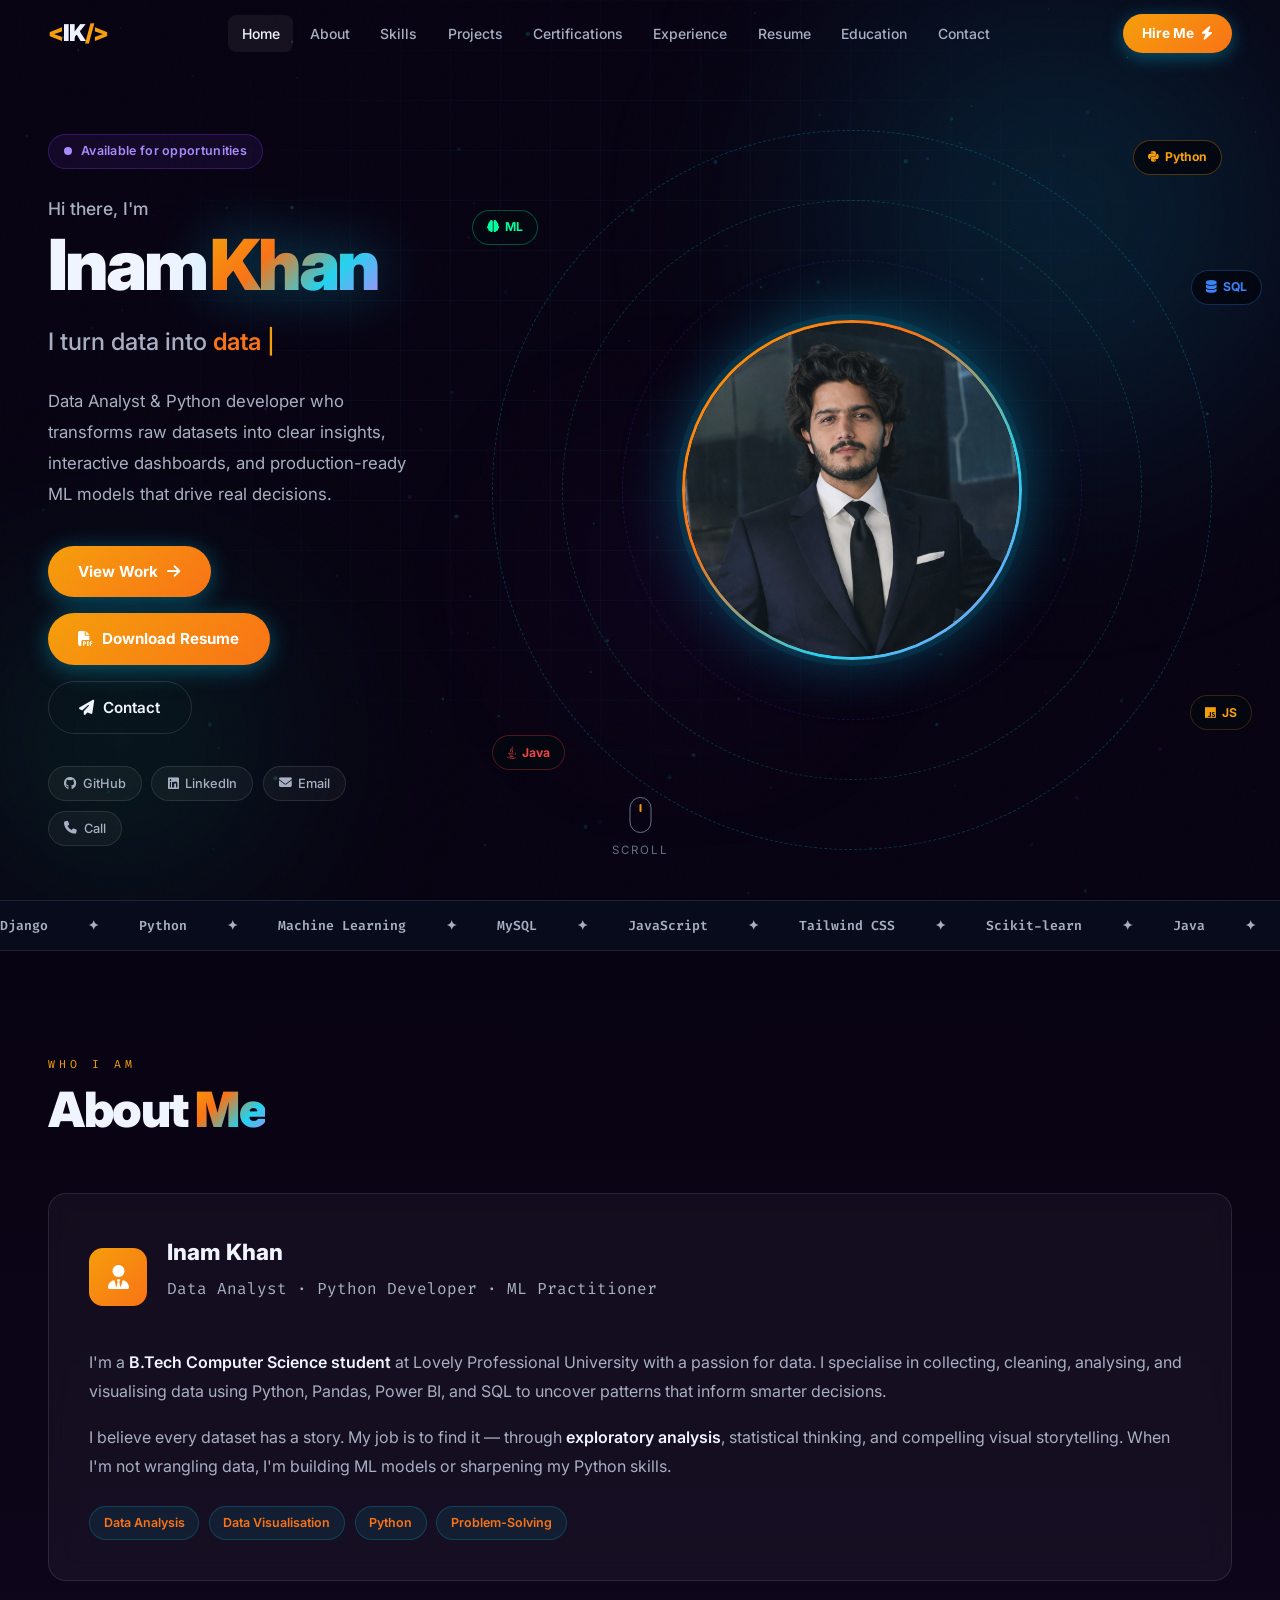
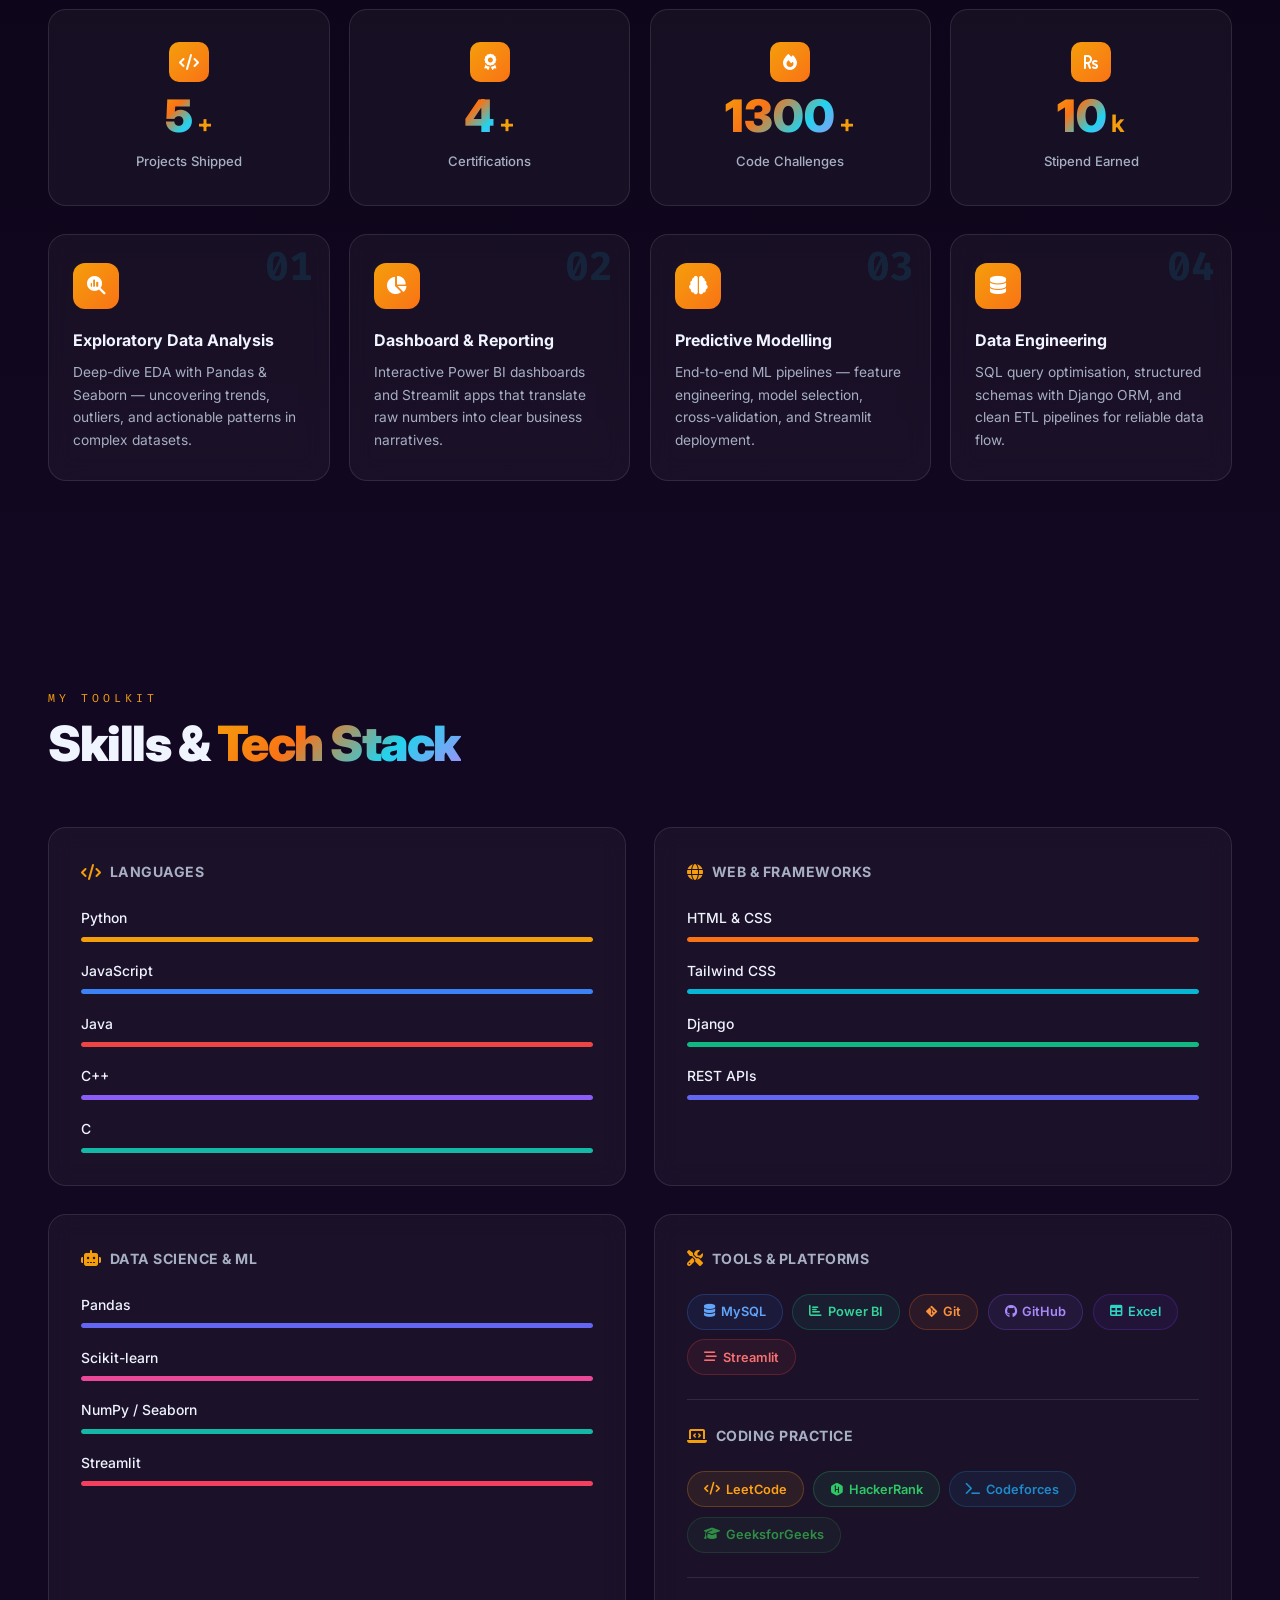
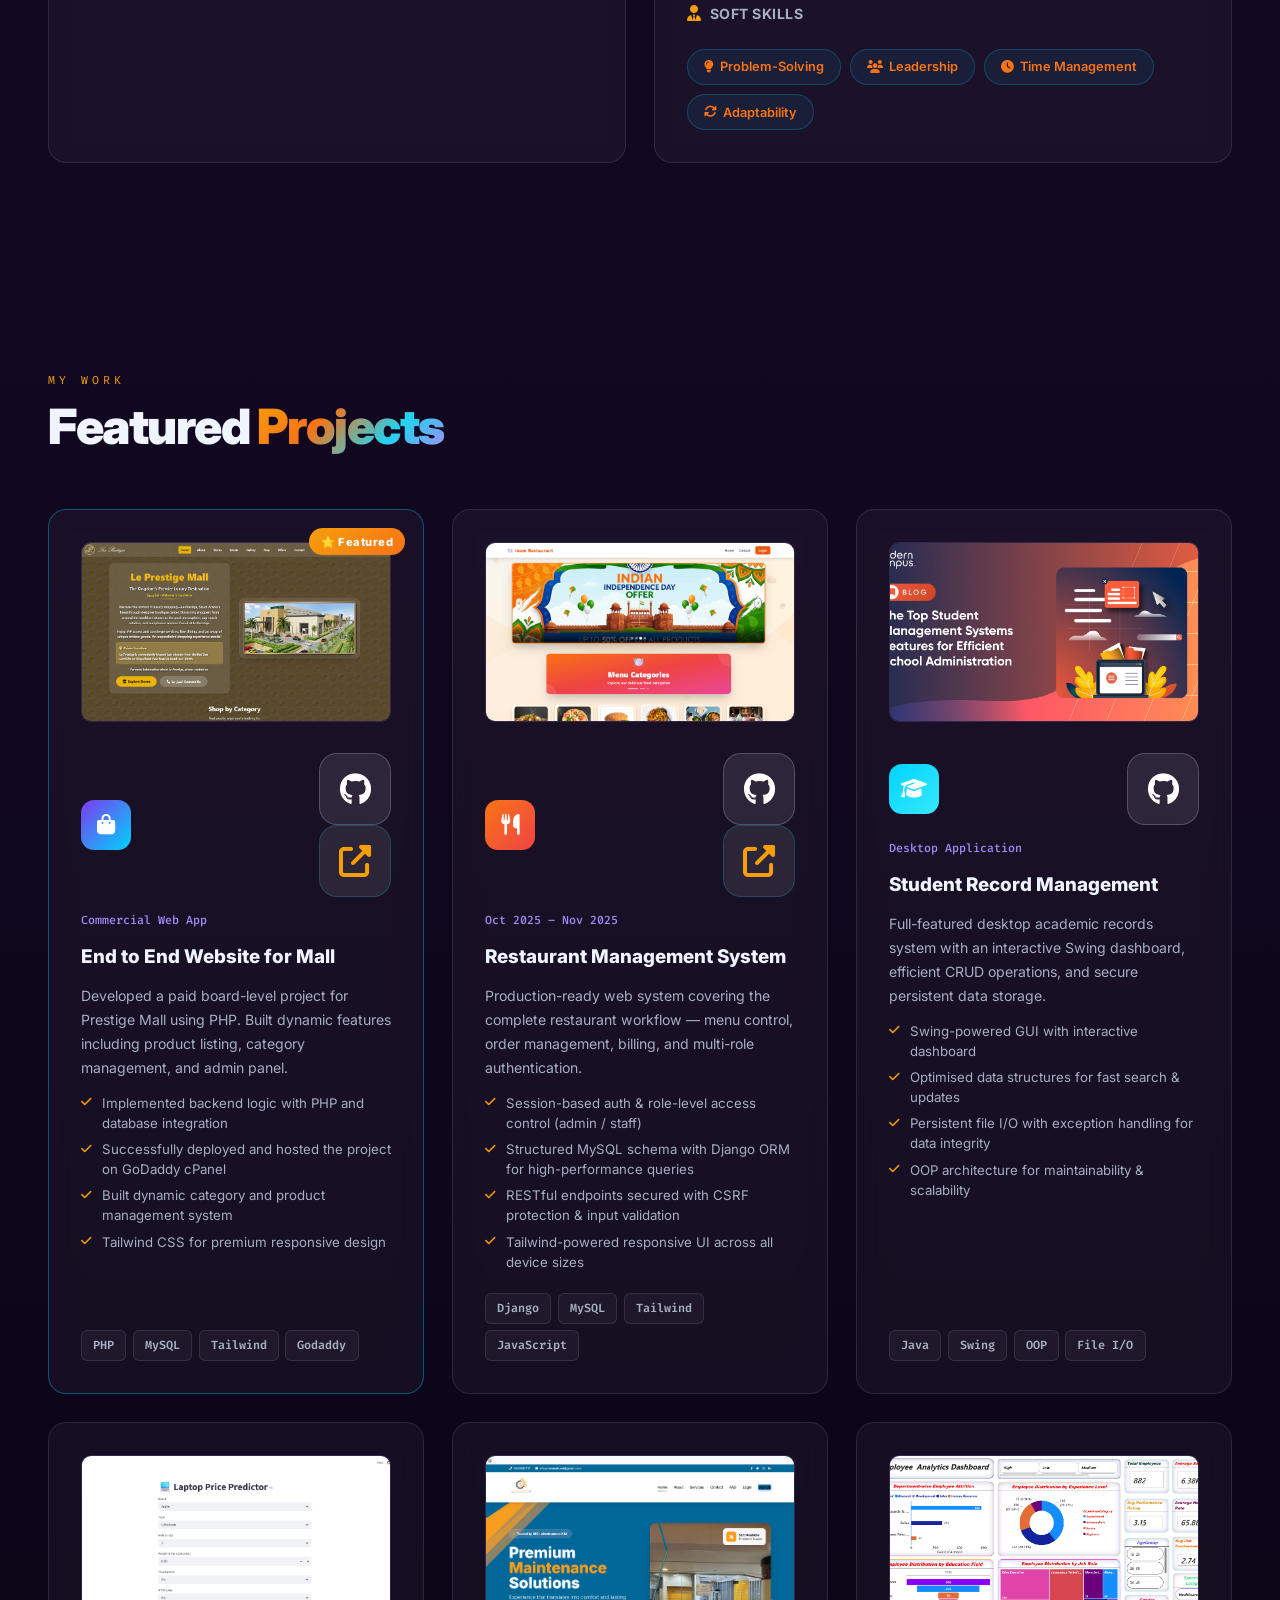
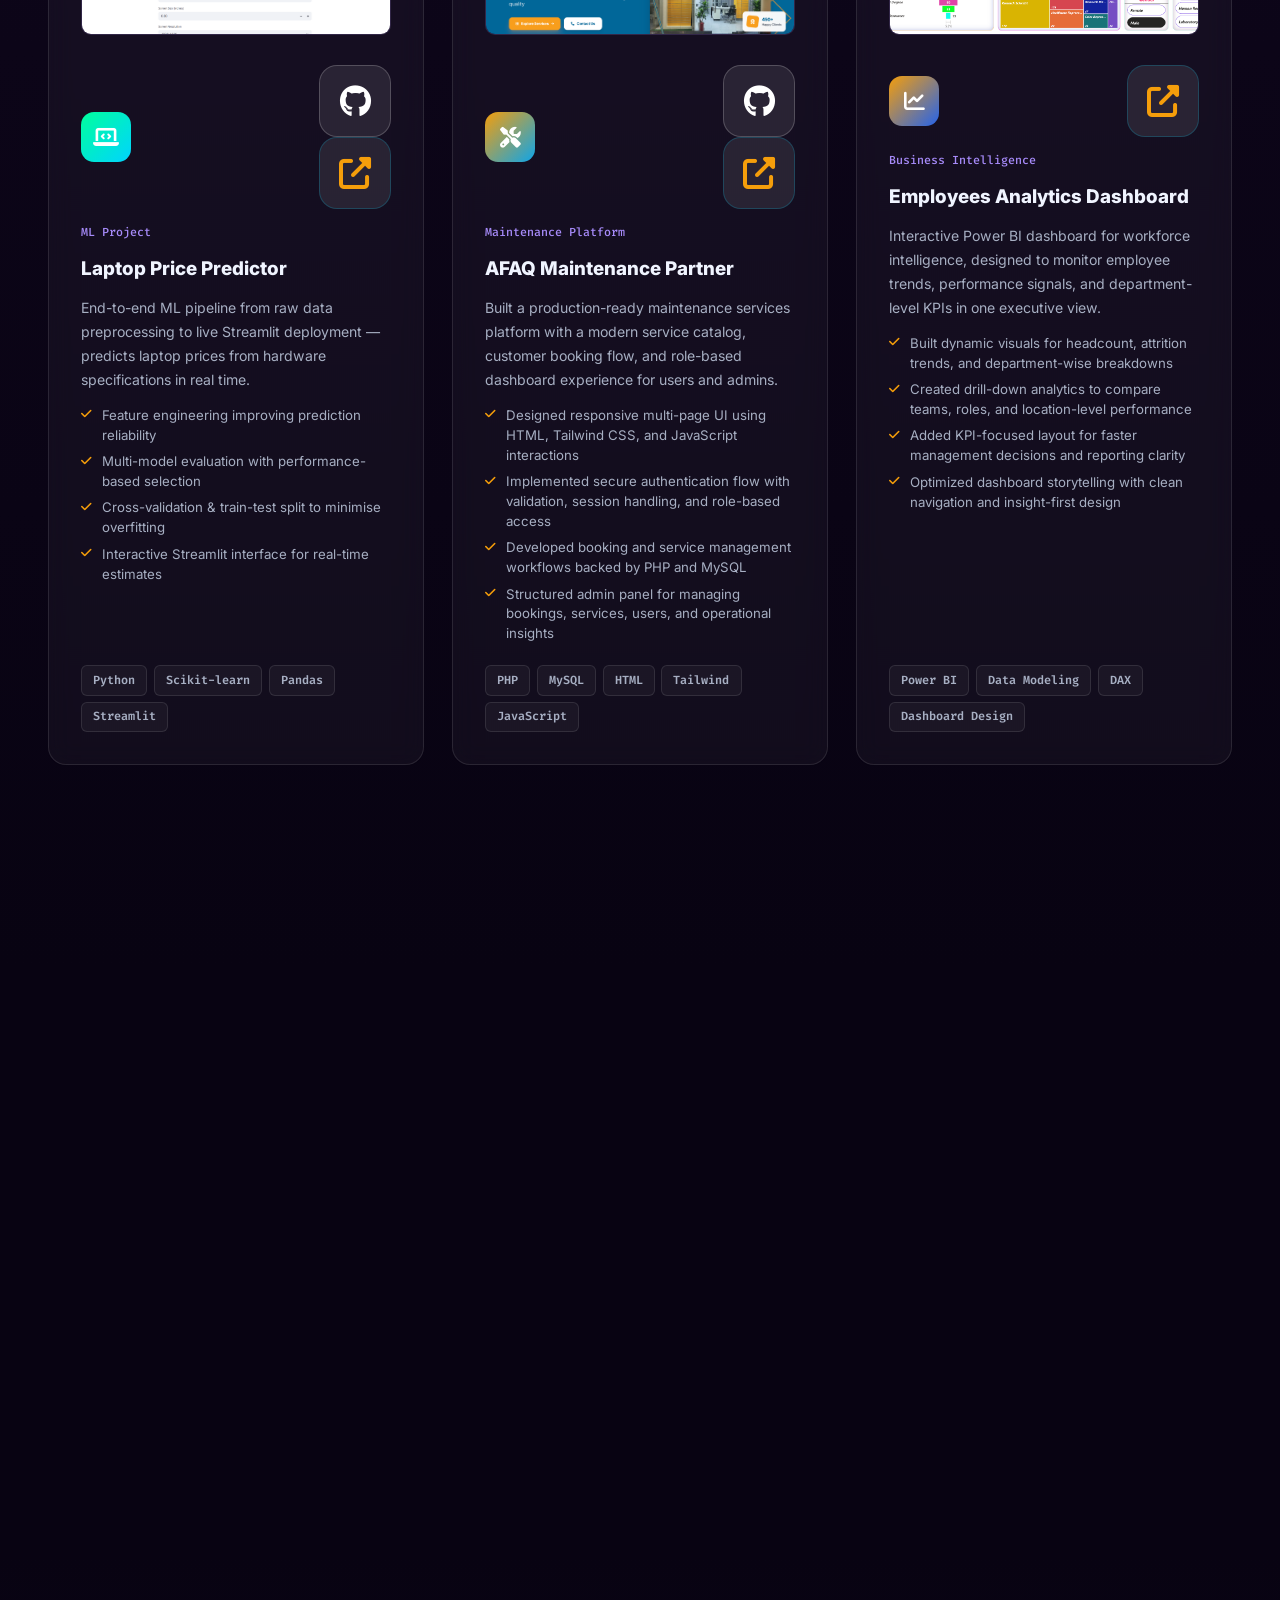
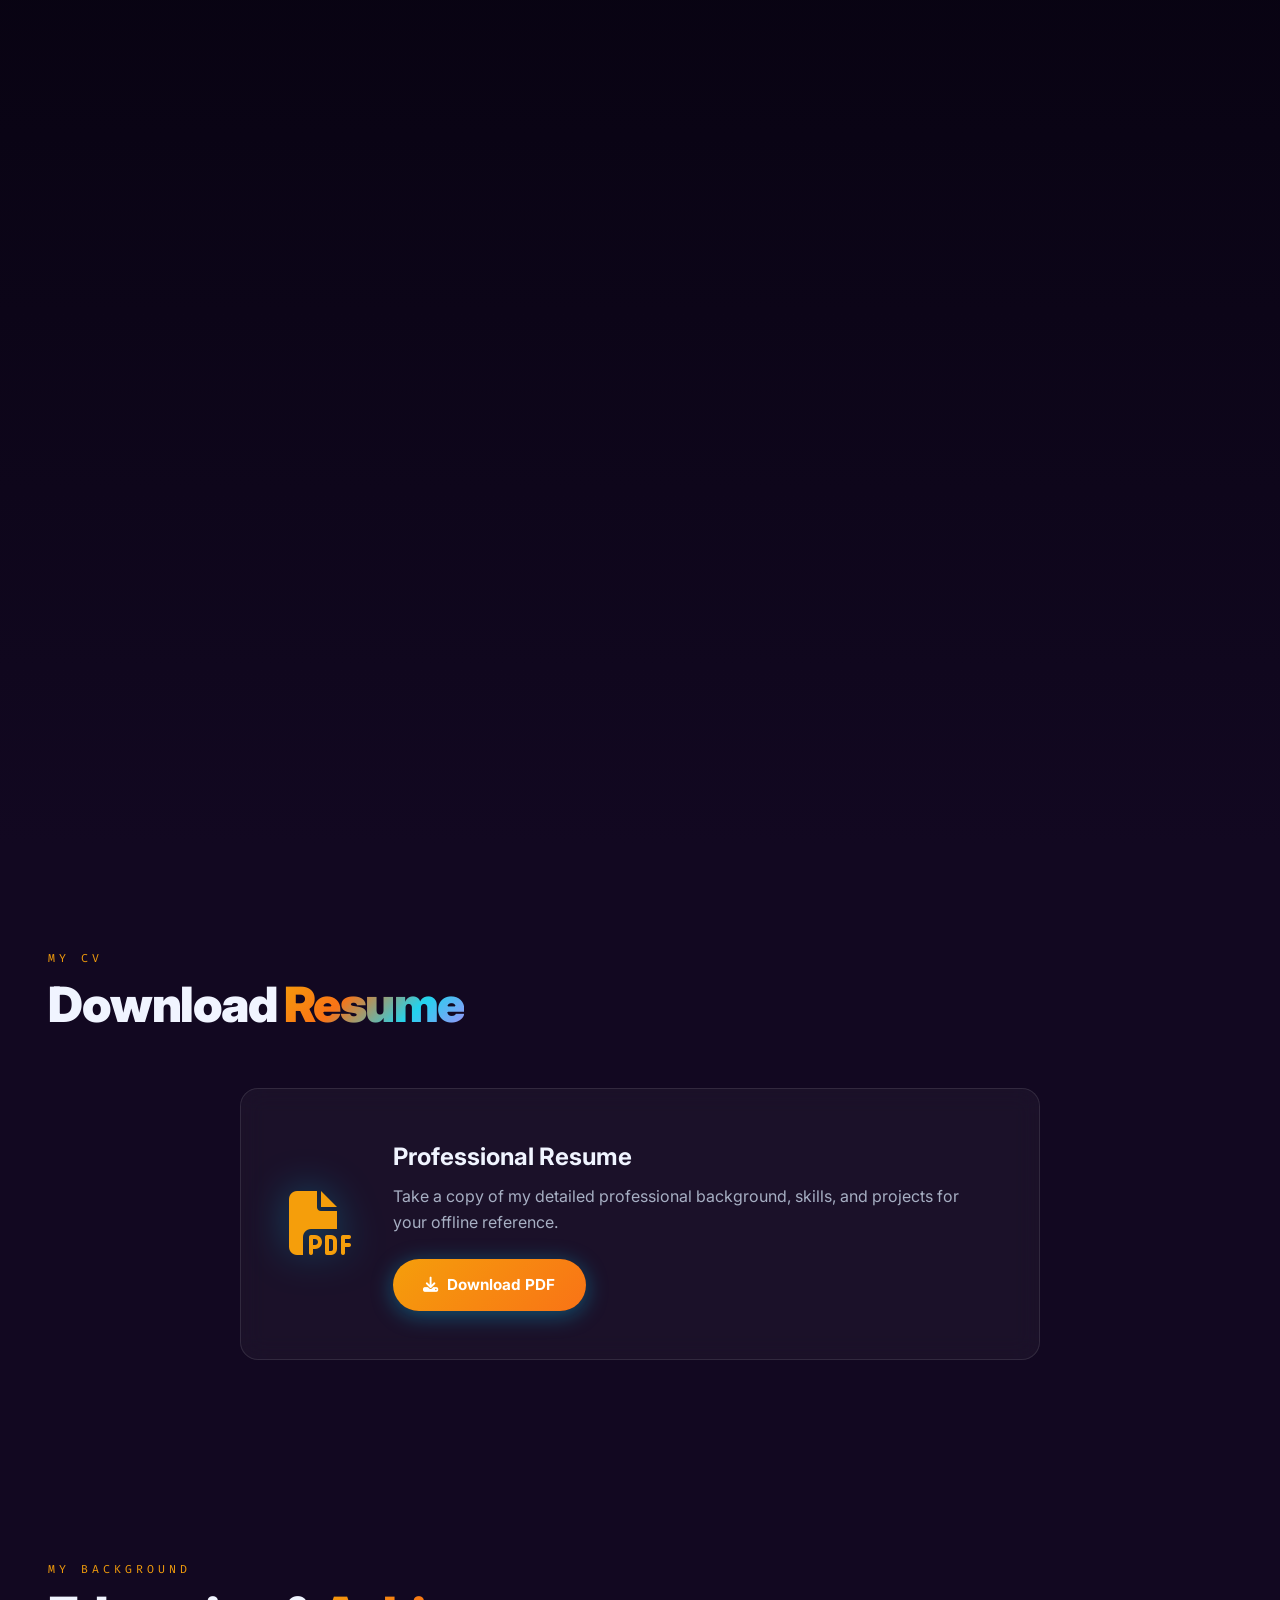
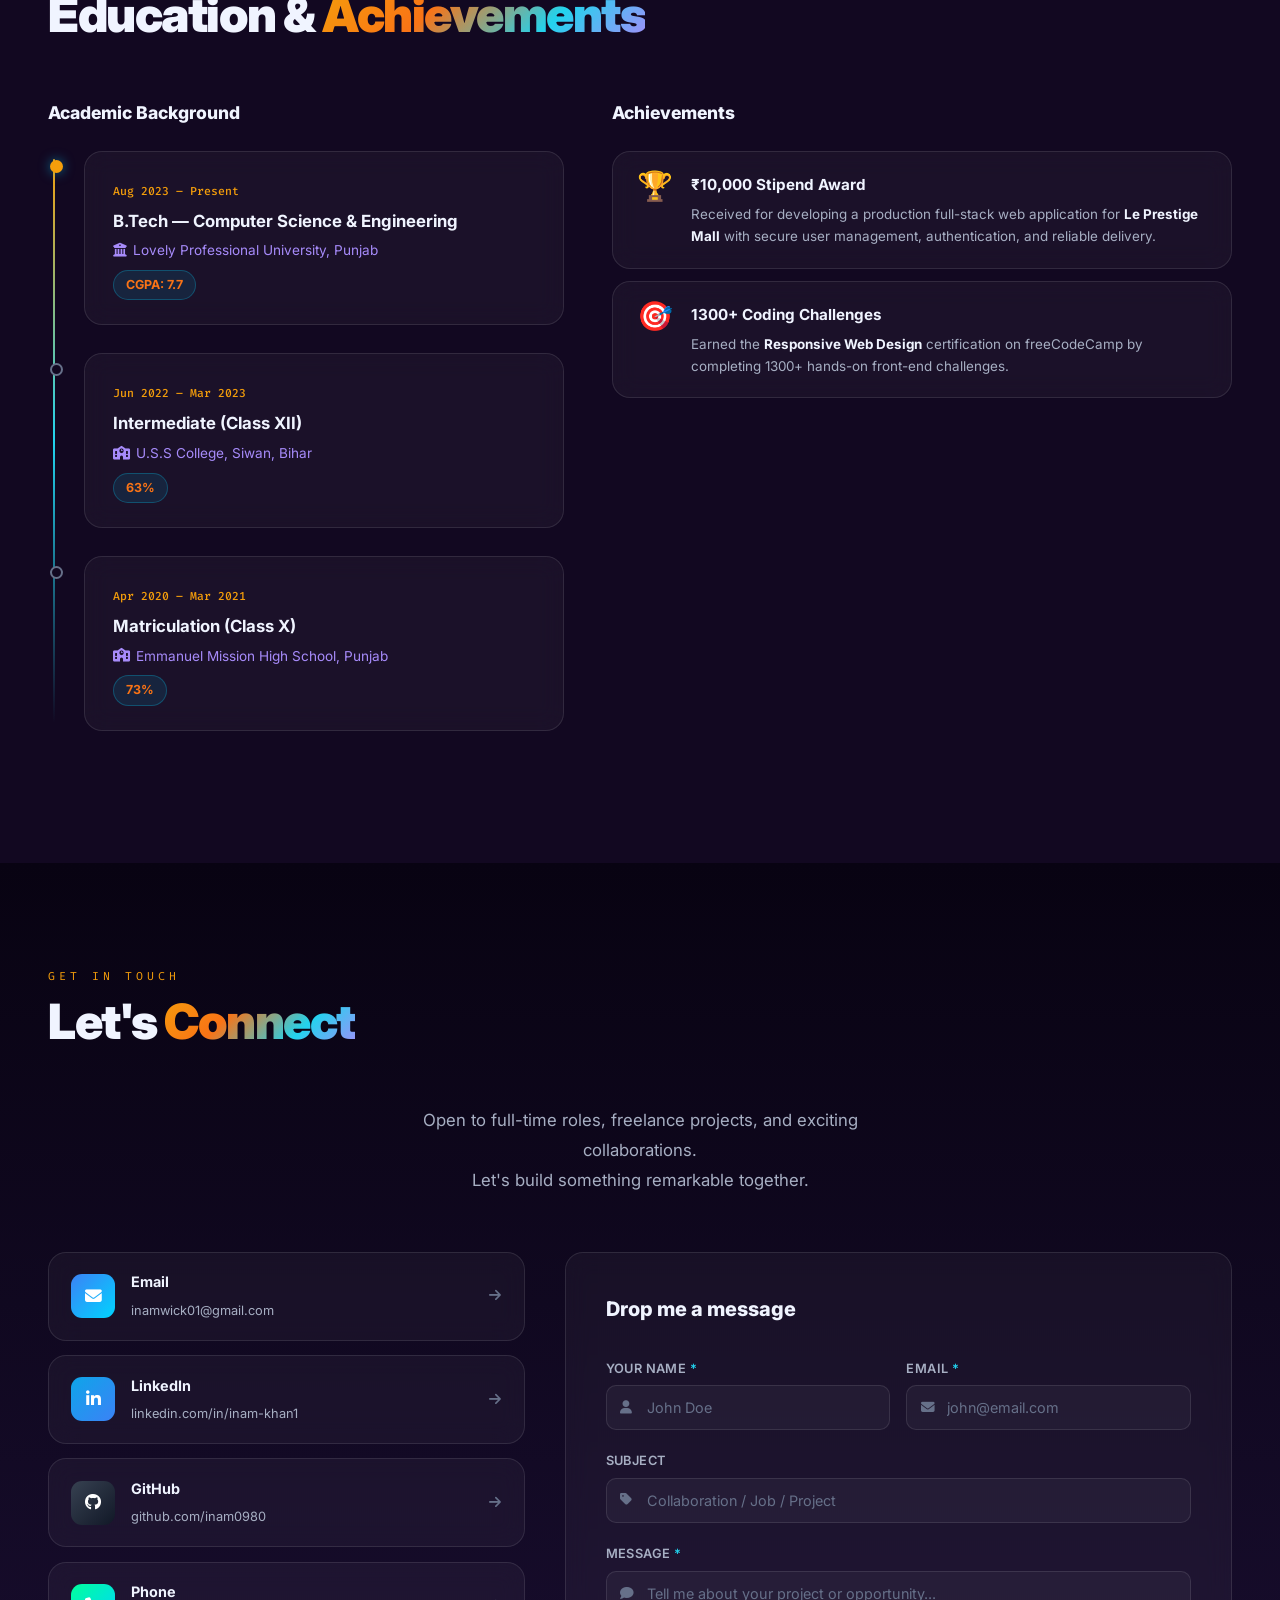
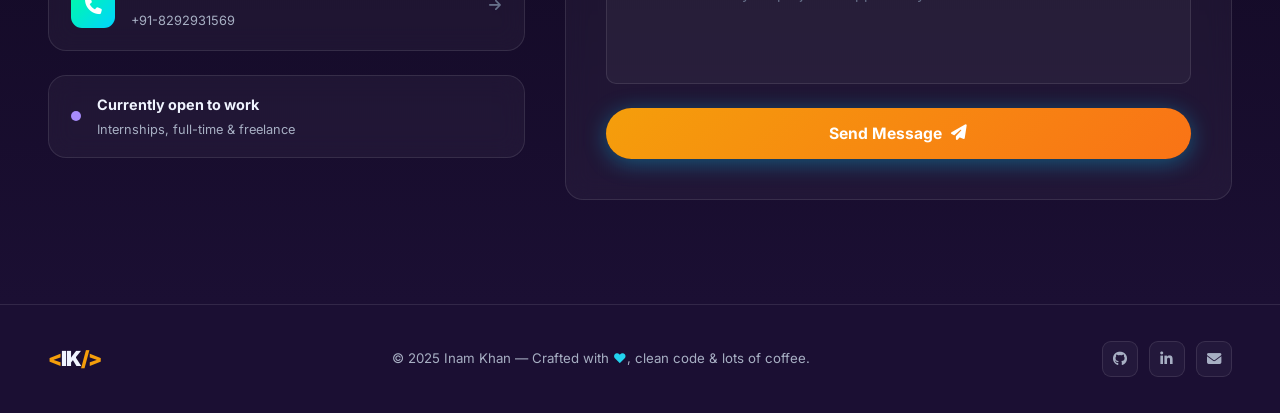
==== index.html @ 1fb95ab7 "iann" ====
<!DOCTYPE html>
<html lang="en">
<head>
  <meta charset="UTF-8">
  <meta name="viewport" content="width=device-width, initial-scale=1.0">
  <title>Inam Khan — Data Analyst & Python Developer</title>
  <link rel="stylesheet" href="style.css">
  <link rel="preconnect" href="https://fonts.googleapis.com">
  <link href="https://fonts.googleapis.com/css2?family=Inter:wght@300;400;500;600;700;800;900&family=Fira+Code:wght@400;500;600&display=swap" rel="stylesheet">
  <link rel="stylesheet" href="https://cdnjs.cloudflare.com/ajax/libs/font-awesome/6.5.0/css/all.min.css">
</head>
<body>

<!-- ░░ NOISE OVERLAY ░░ -->
<div class="noise"></div>

<!-- ░░ CUSTOM CURSOR ░░ -->
<div id="cursorDot"></div>
<div id="cursorRing"></div>

<!-- ░░ PROGRESS BAR ░░ -->
<div class="scroll-progress" id="scrollProgress"></div>

<!-- ░░ CANVAS ░░ -->
<canvas id="bg-canvas"></canvas>

<!-- ░░ NAV ░░ -->
<nav class="nav" id="nav">
  <div class="nav-wrap">
    <a href="#home" class="nav-logo">
      <span class="bracket">&lt;</span>IK<span class="bracket">/&gt;</span>
    </a>
    <div class="nav-center" id="navCenter">
      <a href="#home"      class="nl">Home</a>
      <a href="#about"     class="nl">About</a>
      <a href="#skills"    class="nl">Skills</a>
      <a href="#projects"  class="nl">Projects</a>
      <a href="#certifications" class="nl">Certifications</a>
      <a href="#experience" class="nl">Experience</a>
      <a href="#resume"     class="nl">Resume</a>
      <a href="#education"  class="nl">Education</a>
      <a href="#contact"   class="nl">Contact</a>
    </div>
    <a href="mailto:inamwick01@gmail.com" class="nav-hire magnetic">Hire Me <i class="fas fa-bolt"></i></a>
    <button class="burger" id="burger" aria-label="Menu">
      <span></span><span></span><span></span>
    </button>
  </div>
</nav>

<!-- ░░░░░░░░░░░░  HERO  ░░░░░░░░░░░░ -->
<section id="home" class="hero">
  <div class="hero-grid-overlay"></div>

  <!-- Orbs -->
  <div class="orb orb-1"></div>
  <div class="orb orb-2"></div>
  <div class="orb orb-3"></div>

  <div class="hero-wrap">
    <div class="hero-left">
      <!-- Available badge -->
      <div class="avail-badge slide-up" style="--d:0.1s">
        <span class="avail-dot"></span> Available for opportunities
      </div>

      <div class="hero-name-wrap slide-up" style="--d:0.25s">
        <span class="hero-hi">Hi there, I'm</span>
        <h1 class="hero-name">
          <span class="char-reveal">Inam</span>
          <span class="char-reveal accent-name"> Khan</span>
        </h1>
      </div>

      <div class="typewriter-wrap slide-up" style="--d:0.4s">
        <span class="tw-prefix">I turn data into</span>
        <span class="tw-word" id="twWord"></span>
        <span class="tw-cursor">|</span>
      </div>

      <p class="hero-sub slide-up" style="--d:0.55s">
        Data Analyst &amp; Python developer who transforms raw datasets into clear insights, interactive dashboards, and production-ready ML models that drive real decisions.
      </p>

      <div class="hero-btns slide-up" style="--d:0.7s">
        <a href="#projects" class="btn-primary magnetic">
          <span>View Work</span>
          <i class="fas fa-arrow-right"></i>
        </a>
        <a href="resume.pdf" target="_blank" class="btn-primary magnetic">
          <i class="fas fa-file-pdf"></i>
          <span>Download Resume</span>
        </a>
        <a href="#contact" class="btn-ghost magnetic">
          <i class="fas fa-paper-plane"></i>
          <span>Contact</span>
        </a>
      </div>

      <div class="hero-pills slide-up" style="--d:0.85s">
        <a href="https://github.com/inam0980" target="_blank" class="pill magnetic"><i class="fab fa-github"></i> GitHub</a>
        <a href="https://www.linkedin.com/in/inam-khan1/" target="_blank" class="pill magnetic"><i class="fab fa-linkedin"></i> LinkedIn</a>
        <a href="mailto:inamwick01@gmail.com" class="pill magnetic"><i class="fas fa-envelope"></i> Email</a>
        <a href="tel:+918292931569" class="pill magnetic"><i class="fas fa-phone"></i> Call</a>
      </div>
    </div>

    <div class="hero-right slide-up" style="--d:0.4s">
      <div class="avatar-shell">
        <!-- Rotating dashed rings -->
        <div class="av-ring r1"></div>
        <div class="av-ring r2"></div>
        <div class="av-ring r3"></div>
        <!-- Glow blob -->
        <div class="av-glow"></div>
        <!-- Avatar circle -->
        <div class="av-circle">
          <img src="images/profile.png" alt="Inam Khan">
        </div>
        <!-- Floating chips -->
        <div class="chip c1"><i class="fab fa-python"></i> Python</div>
        <div class="chip c2"><i class="fas fa-database"></i> SQL</div>
        <div class="chip c3"><i class="fab fa-js"></i> JS</div>
        <div class="chip c4"><i class="fas fa-brain"></i> ML</div>
        <div class="chip c5"><i class="fab fa-java"></i> Java</div>
      </div>
    </div>
  </div>

  <div class="hero-scroll">
    <div class="mouse-icon"><div class="mouse-dot"></div></div>
    <span>Scroll</span>
  </div>
</section>

<!-- ░░░░░░░░░░░░  MARQUEE  ░░░░░░░░░░░░ -->
<div class="marquee-strip">
  <div class="marquee-track">
    <span>Django</span><span>&#10022;</span>
    <span>Python</span><span>&#10022;</span>
    <span>Machine Learning</span><span>&#10022;</span>
    <span>MySQL</span><span>&#10022;</span>
    <span>JavaScript</span><span>&#10022;</span>
    <span>Tailwind CSS</span><span>&#10022;</span>
    <span>Scikit-learn</span><span>&#10022;</span>
    <span>Java</span><span>&#10022;</span>
    <span>Pandas</span><span>&#10022;</span>
    <span>Power BI</span><span>&#10022;</span>
    <span>C++</span><span>&#10022;</span>
    <span>Streamlit</span><span>&#10022;</span>
    <span>Django</span><span>&#10022;</span>
    <span>Python</span><span>&#10022;</span>
    <span>Machine Learning</span><span>&#10022;</span>
    <span>MySQL</span><span>&#10022;</span>
    <span>JavaScript</span><span>&#10022;</span>
    <span>Tailwind CSS</span><span>&#10022;</span>
    <span>Scikit-learn</span><span>&#10022;</span>
    <span>Java</span><span>&#10022;</span>
    <span>Pandas</span><span>&#10022;</span>
    <span>Power BI</span><span>&#10022;</span>
  </div>
</div>

<!-- ░░░░░░░░░░░░  ABOUT  ░░░░░░░░░░░░ -->
<section id="about" class="section about">
  <div class="container">
    <div class="sec-tag reveal">WHO I AM</div>
    <h2 class="sec-title reveal">About <span class="g-text">Me</span></h2>

    <div class="about-layout">
      <div class="about-bio glass reveal">
        <div class="bio-header">
          <div class="bio-avatar"><i class="fas fa-user-tie"></i></div>
          <div>
            <h3>Inam Khan</h3>
            <p class="bio-role">Data Analyst · Python Developer · ML Practitioner</p>
          </div>
        </div>
        <p>I'm a <strong>B.Tech Computer Science student</strong> at Lovely Professional University with a passion for data. I specialise in collecting, cleaning, analysing, and visualising data using Python, Pandas, Power BI, and SQL to uncover patterns that inform smarter decisions.</p>
        <p>I believe every dataset has a story. My job is to find it — through <strong>exploratory analysis</strong>, statistical thinking, and compelling visual storytelling. When I'm not wrangling data, I'm building ML models or sharpening my Python skills.</p>
        <div class="bio-tags">
          <span>Data Analysis</span><span>Data Visualisation</span><span>Python</span><span>Problem-Solving</span>
        </div>
      </div>

      <div class="stats-wrap reveal">
        <div class="stat-card sc1">
          <div class="sc-icon"><i class="fas fa-code"></i></div>
          <div class="sc-num" data-target="5">0</div>
          <div class="sc-suffix">+</div>
          <div class="sc-label">Projects Shipped</div>
        </div>
        <div class="stat-card sc2">
          <div class="sc-icon"><i class="fas fa-award"></i></div>
          <div class="sc-num" data-target="4">0</div>
          <div class="sc-suffix">+</div>
          <div class="sc-label">Certifications</div>
        </div>
        <div class="stat-card sc3">
          <div class="sc-icon"><i class="fas fa-fire"></i></div>
          <div class="sc-num" data-target="1300">0</div>
          <div class="sc-suffix">+</div>
          <div class="sc-label">Code Challenges</div>
        </div>
        <div class="stat-card sc4">
          <div class="sc-icon"><i class="fas fa-rupee-sign"></i></div>
          <div class="sc-num" data-target="10">0</div>
          <div class="sc-suffix">k</div>
          <div class="sc-label">Stipend Earned</div>
        </div>
      </div>

      <div class="services reveal">
        <div class="service-card glass">
          <div class="svc-num">01</div>
          <div class="svc-icon"><i class="fas fa-magnifying-glass-chart"></i></div>
          <h4>Exploratory Data Analysis</h4>
          <p>Deep-dive EDA with Pandas &amp; Seaborn — uncovering trends, outliers, and actionable patterns in complex datasets.</p>
        </div>
        <div class="service-card glass">
          <div class="svc-num">02</div>
          <div class="svc-icon"><i class="fas fa-chart-pie"></i></div>
          <h4>Dashboard &amp; Reporting</h4>
          <p>Interactive Power BI dashboards and Streamlit apps that translate raw numbers into clear business narratives.</p>
        </div>
        <div class="service-card glass">
          <div class="svc-num">03</div>
          <div class="svc-icon"><i class="fas fa-brain"></i></div>
          <h4>Predictive Modelling</h4>
          <p>End-to-end ML pipelines — feature engineering, model selection, cross-validation, and Streamlit deployment.</p>
        </div>
        <div class="service-card glass">
          <div class="svc-num">04</div>
          <div class="svc-icon"><i class="fas fa-database"></i></div>
          <h4>Data Engineering</h4>
          <p>SQL query optimisation, structured schemas with Django ORM, and clean ETL pipelines for reliable data flow.</p>
        </div>
      </div>
    </div>
  </div>
</section>

<!-- ░░░░░░░░░░░░  SKILLS  ░░░░░░░░░░░░ -->
<section id="skills" class="section skills">
  <div class="container">
    <div class="sec-tag reveal">MY TOOLKIT</div>
    <h2 class="sec-title reveal">Skills &amp; <span class="g-text">Tech Stack</span></h2>

    <div class="skills-grid">
      <!-- Languages -->
      <div class="skill-panel glass reveal">
        <div class="sp-head"><i class="fas fa-code"></i> Languages</div>
        <div class="bar-list">
          <div class="bar-row" data-pct="100" data-color="#f59e0b">
            <div class="br-meta"><span>Python</span></div>
            <div class="br-track"><div class="br-fill"></div></div>
          </div>
          <div class="bar-row" data-pct="100" data-color="#3b82f6">
            <div class="br-meta"><span>JavaScript</span></div>
            <div class="br-track"><div class="br-fill"></div></div>
          </div>
          <div class="bar-row" data-pct="100" data-color="#ef4444">
            <div class="br-meta"><span>Java</span></div>
            <div class="br-track"><div class="br-fill"></div></div>
          </div>
          <div class="bar-row" data-pct="100" data-color="#8b5cf6">
            <div class="br-meta"><span>C++</span></div>
            <div class="br-track"><div class="br-fill"></div></div>
          </div>
          <div class="bar-row" data-pct="100" data-color="#14b8a6">
            <div class="br-meta"><span>C</span></div>
            <div class="br-track"><div class="br-fill"></div></div>
          </div>
        </div>
      </div>

      <!-- Web -->
      <div class="skill-panel glass reveal">
        <div class="sp-head"><i class="fas fa-globe"></i> Web &amp; Frameworks</div>
        <div class="bar-list">
          <div class="bar-row" data-pct="100" data-color="#f97316">
            <div class="br-meta"><span>HTML &amp; CSS</span></div>
            <div class="br-track"><div class="br-fill"></div></div>
          </div>
          <div class="bar-row" data-pct="100" data-color="#06b6d4">
            <div class="br-meta"><span>Tailwind CSS</span></div>
            <div class="br-track"><div class="br-fill"></div></div>
          </div>
          <div class="bar-row" data-pct="100" data-color="#10b981">
            <div class="br-meta"><span>Django</span></div>
            <div class="br-track"><div class="br-fill"></div></div>
          </div>
          <div class="bar-row" data-pct="100" data-color="#6366f1">
            <div class="br-meta"><span>REST APIs</span></div>
            <div class="br-track"><div class="br-fill"></div></div>
          </div>
        </div>
      </div>

      <!-- ML -->
      <div class="skill-panel glass reveal">
        <div class="sp-head"><i class="fas fa-robot"></i> Data Science &amp; ML</div>
        <div class="bar-list">
          <div class="bar-row" data-pct="100" data-color="#6366f1">
            <div class="br-meta"><span>Pandas</span></div>
            <div class="br-track"><div class="br-fill"></div></div>
          </div>
          <div class="bar-row" data-pct="100" data-color="#ec4899">
            <div class="br-meta"><span>Scikit-learn</span></div>
            <div class="br-track"><div class="br-fill"></div></div>
          </div>
          <div class="bar-row" data-pct="100" data-color="#14b8a6">
            <div class="br-meta"><span>NumPy / Seaborn</span></div>
            <div class="br-track"><div class="br-fill"></div></div>
          </div>
          <div class="bar-row" data-pct="100" data-color="#f43f5e">
            <div class="br-meta"><span>Streamlit</span></div>
            <div class="br-track"><div class="br-fill"></div></div>
          </div>
        </div>
      </div>

      <!-- Tools + Platforms -->
      <div class="skill-panel glass reveal tags-panel">
        <div class="sp-head"><i class="fas fa-tools"></i> Tools &amp; Platforms</div>
        <div class="tag-cloud">
          <span class="tag t-blue"><i class="fas fa-database"></i> MySQL</span>
          <span class="tag t-green"><i class="fas fa-chart-bar"></i> Power BI</span>
          <span class="tag t-orange"><i class="fab fa-git-alt"></i> Git</span>
          <span class="tag t-purple"><i class="fab fa-github"></i> GitHub</span>
          <span class="tag t-teal"><i class="fas fa-table"></i> Excel</span>
          <span class="tag t-red"><i class="fas fa-stream"></i> Streamlit</span>
        </div>
        <div class="sp-divider"></div>
        <div class="sp-head"><i class="fas fa-laptop-code"></i> Coding Practice</div>
        <div class="tag-cloud">
          <a href="https://leetcode.com/u/inampathan0000000/" target="_blank" rel="noopener noreferrer" class="tag t-leetcode"><i class="fas fa-code"></i> LeetCode</a>
          <a href="https://www.hackerrank.com/profile/inampathan000001" target="_blank" rel="noopener noreferrer" class="tag t-hackerrank"><i class="fab fa-hackerrank"></i> HackerRank</a>
          <a href="https://codeforces.com/profile/inampathan0000000" target="_blank" rel="noopener noreferrer" class="tag t-codeforces"><i class="fas fa-terminal"></i> Codeforces</a>
          <a href="https://www.geeksforgeeks.org/profile/inampathaqgrl" target="_blank" rel="noopener noreferrer" class="tag t-gfg"><i class="fas fa-graduation-cap"></i> GeeksforGeeks</a>
        </div>
        <div class="sp-divider"></div>
        <div class="sp-head"><i class="fas fa-user-tie"></i> Soft Skills</div>
        <div class="tag-cloud">
          <span class="tag t-soft"><i class="fas fa-lightbulb"></i> Problem-Solving</span>
          <span class="tag t-soft"><i class="fas fa-users"></i> Leadership</span>
          <span class="tag t-soft"><i class="fas fa-clock"></i> Time Management</span>
          <span class="tag t-soft"><i class="fas fa-sync-alt"></i> Adaptability</span>
        </div>
      </div>
    </div>
  </div>
</section>

<!-- ░░░░░░░░░░░░  PROJECTS  ░░░░░░░░░░░░ -->
<section id="projects" class="section projects">
  <div class="container">
    <div class="sec-tag reveal">MY WORK</div>
    <h2 class="sec-title reveal">Featured <span class="g-text">Projects</span></h2>

    <div class="proj-grid">

      <!-- Project 1: Le Prestige Mall -->
      <div class="proj-card glass featured reveal">
        <div class="feat-ribbon">&#11088; Featured</div>
        <div class="proj-img">
          <img src="projects/le_prestige_mall.png" alt="Le Prestige Mall">
        </div>
        <div class="proj-top">
          <div class="proj-icon" style="background: linear-gradient(135deg, #7c3aed, #00d4ff);"><i class="fas fa-shopping-bag"></i></div>
          <div class="proj-links">
            <a href="https://github.com/inam0980/Le-Prestigemall" target="_blank" class="proj-link-btn btn-github magnetic" title="View Code"><i class="fab fa-github"></i></a>
            <a href="https://leprestigemall.com/" target="_blank" class="proj-link-btn btn-live magnetic" title="Live Demo"><i class="fas fa-external-link-alt"></i></a>
          </div>
        </div>
        <div class="proj-tag-date">Commercial Web App</div>
        <h3 class="proj-title">End to End Website for Mall</h3>
        <p class="proj-desc">Developed a paid board-level project for Prestige Mall using PHP. Built dynamic features including product listing, category management, and admin panel.</p>
        <ul class="proj-feats">
          <li><i class="fas fa-check"></i> Implemented backend logic with PHP and database integration</li>
          <li><i class="fas fa-check"></i> Successfully deployed and hosted the project on GoDaddy cPanel</li>
          <li><i class="fas fa-check"></i> Built dynamic category and product management system</li>
          <li><i class="fas fa-check"></i> Tailwind CSS for premium responsive design</li>
        </ul>
        <div class="proj-stack">
          <span>PHP</span><span>MySQL</span><span>Tailwind</span><span>Godaddy</span>
        </div>
      </div>

      <!-- Project 2 -->
      <div class="proj-card glass reveal">
        <div class="proj-img">
          <img src="projects/restaurant_management.png" alt="Restaurant Management System">
        </div>
        <div class="proj-top">
          <div class="proj-icon pi-1"><i class="fas fa-utensils"></i></div>
          <div class="proj-links">
            <a href="https://github.com/inam0980/Django--Restro---psql" target="_blank" class="proj-link-btn btn-github magnetic" title="View Code"><i class="fab fa-github"></i></a>
            <a href="https://inam0980.pythonanywhere.com/" target="_blank" class="proj-link-btn btn-live magnetic" title="Live Demo"><i class="fas fa-external-link-alt"></i></a>
          </div>
        </div>
        <div class="proj-tag-date">Oct 2025 – Nov 2025</div>
        <h3 class="proj-title">Restaurant Management System</h3>
        <p class="proj-desc">Production-ready web system covering the complete restaurant workflow — menu control, order management, billing, and multi-role authentication.</p>
        <ul class="proj-feats">
          <li><i class="fas fa-check"></i> Session-based auth &amp; role-level access control (admin / staff)</li>
          <li><i class="fas fa-check"></i> Structured MySQL schema with Django ORM for high-performance queries</li>
          <li><i class="fas fa-check"></i> RESTful endpoints secured with CSRF protection &amp; input validation</li>
          <li><i class="fas fa-check"></i> Tailwind-powered responsive UI across all device sizes</li>
        </ul>
        <div class="proj-stack">
          <span>Django</span><span>MySQL</span><span>Tailwind</span><span>JavaScript</span>
        </div>
      </div>

      <!-- Project 3 -->
      <div class="proj-card glass reveal">
        <div class="proj-img">
          <img src="projects/student_record.png" alt="Student Record Management System">
        </div>
        <div class="proj-top">
          <div class="proj-icon pi-2"><i class="fas fa-graduation-cap"></i></div>
          <div class="proj-links">
            <a href="https://github.com/inam0980/Student-Record-Management-System-Using-Java" target="_blank" class="proj-link-btn btn-github magnetic" title="View Code"><i class="fab fa-github"></i></a>
          </div>
        </div>
        <div class="proj-tag-date">Desktop Application</div>
        <h3 class="proj-title">Student Record Management</h3>
        <p class="proj-desc">Full-featured desktop academic records system with an interactive Swing dashboard, efficient CRUD operations, and secure persistent data storage.</p>
        <ul class="proj-feats">
          <li><i class="fas fa-check"></i> Swing-powered GUI with interactive dashboard</li>
          <li><i class="fas fa-check"></i> Optimised data structures for fast search &amp; updates</li>
          <li><i class="fas fa-check"></i> Persistent file I/O with exception handling for data integrity</li>
          <li><i class="fas fa-check"></i> OOP architecture for maintainability &amp; scalability</li>
        </ul>
        <div class="proj-stack">
          <span>Java</span><span>Swing</span><span>OOP</span><span>File I/O</span>
        </div>
      </div>

      <!-- Project 4 -->
      <div class="proj-card glass reveal">
        <div class="proj-img">
          <img src="projects/laptop_price_predictor.png" alt="Laptop Price Predictor">
        </div>
        <div class="proj-top">
          <div class="proj-icon pi-3"><i class="fas fa-laptop-code"></i></div>
          <div class="proj-links">
            <a href="https://github.com/inam0980/Laptop-Price-Predictor" target="_blank" class="proj-link-btn btn-github magnetic" title="View Code"><i class="fab fa-github"></i></a>
            <a href="https://laptop1price1predictor.streamlit.app/" target="_blank" class="proj-link-btn btn-live magnetic" title="Live Demo"><i class="fas fa-external-link-alt"></i></a>
          </div>
        </div>
        <div class="proj-tag-date">ML Project</div>
        <h3 class="proj-title">Laptop Price Predictor</h3>
        <p class="proj-desc">End-to-end ML pipeline from raw data preprocessing to live Streamlit deployment — predicts laptop prices from hardware specifications in real time.</p>
        <ul class="proj-feats">
          <li><i class="fas fa-check"></i> Feature engineering improving prediction reliability</li>
          <li><i class="fas fa-check"></i> Multi-model evaluation with performance-based selection</li>
          <li><i class="fas fa-check"></i> Cross-validation &amp; train-test split to minimise overfitting</li>
          <li><i class="fas fa-check"></i> Interactive Streamlit interface for real-time estimates</li>
        </ul>
        <div class="proj-stack">
          <span>Python</span><span>Scikit-learn</span><span>Pandas</span><span>Streamlit</span>
        </div>
      </div>

      <!-- Project 5 -->
      <div class="proj-card glass reveal">
        <div class="proj-img">
          <img src="projects/afaq_maintenance.png" alt="AFAQ Maintenance Partner">
        </div>
        <div class="proj-top">
          <div class="proj-icon" style="background: linear-gradient(135deg, #f59e0b, #0ea5e9);"><i class="fas fa-screwdriver-wrench"></i></div>
          <div class="proj-links">
            <a href="https://github.com/inam0980/AFAQ-ALSIYANAH-" target="_blank" class="proj-link-btn btn-github magnetic" title="View Code"><i class="fab fa-github"></i></a>
            <a href="https://afaqalsiyanah.com/" target="_blank" class="proj-link-btn btn-live magnetic" title="Live Demo"><i class="fas fa-external-link-alt"></i></a>
          </div>
        </div>
        <div class="proj-tag-date">Maintenance Platform</div>
        <h3 class="proj-title">AFAQ Maintenance Partner</h3>
        <p class="proj-desc">Built a production-ready maintenance services platform with a modern service catalog, customer booking flow, and role-based dashboard experience for users and admins.</p>
        <ul class="proj-feats">
          <li><i class="fas fa-check"></i> Designed responsive multi-page UI using HTML, Tailwind CSS, and JavaScript interactions</li>
          <li><i class="fas fa-check"></i> Implemented secure authentication flow with validation, session handling, and role-based access</li>
          <li><i class="fas fa-check"></i> Developed booking and service management workflows backed by PHP and MySQL</li>
          <li><i class="fas fa-check"></i> Structured admin panel for managing bookings, services, users, and operational insights</li>
        </ul>
        <div class="proj-stack">
          <span>PHP</span><span>MySQL</span><span>HTML</span><span>Tailwind</span><span>JavaScript</span>
        </div>
      </div>

      <!-- Project 6 -->
      <div class="proj-card glass reveal">
        <div class="proj-img">
          <img src="projects/employee_analytics.png" alt="Employees Analytics Dashboard">
        </div>
        <div class="proj-top">
          <div class="proj-icon" style="background: linear-gradient(135deg, #f59e0b, #2563eb);"><i class="fas fa-chart-line"></i></div>
          <div class="proj-links">
            <a href="https://app.powerbi.com/groups/me/reports/e61ce62b-ca5c-4963-99bb-9cf7e737f116/2ce4f5c696d7c8c0c4a8?experience=power-bi" target="_blank" class="proj-link-btn btn-live magnetic" title="View Dashboard"><i class="fas fa-external-link-alt"></i></a>
          </div>
        </div>
        <div class="proj-tag-date">Business Intelligence</div>
        <h3 class="proj-title">Employees Analytics Dashboard</h3>
        <p class="proj-desc">Interactive Power BI dashboard for workforce intelligence, designed to monitor employee trends, performance signals, and department-level KPIs in one executive view.</p>
        <ul class="proj-feats">
          <li><i class="fas fa-check"></i> Built dynamic visuals for headcount, attrition trends, and department-wise breakdowns</li>
          <li><i class="fas fa-check"></i> Created drill-down analytics to compare teams, roles, and location-level performance</li>
          <li><i class="fas fa-check"></i> Added KPI-focused layout for faster management decisions and reporting clarity</li>
          <li><i class="fas fa-check"></i> Optimized dashboard storytelling with clean navigation and insight-first design</li>
        </ul>
        <div class="proj-stack">
          <span>Power BI</span><span>Data Modeling</span><span>DAX</span><span>Dashboard Design</span>
        </div>
      </div>

    </div>

    <div class="proj-cta reveal">
      <a href="https://github.com/inam0980" target="_blank" class="btn-primary magnetic">
        <i class="fab fa-github"></i><span>See All Projects on GitHub</span>
      </a>
    </div>
  </div>
</section>

<!-- ░░░░░░░░░░░░  CERTIFICATIONS  ░░░░░░░░░░░░ -->
<section id="certifications" class="section certifications">
  <div class="container">
    <div class="sec-tag reveal">MY CREDENTIALS</div>
    <h2 class="sec-title reveal">Certifications &amp; <span class="g-text">Awards</span></h2>
    <div class="certs-grid reveal">
      <div class="cert-card glass">
        <div class="cc-icon bg-blue"><i class="fas fa-cloud"></i></div>
        <div class="cc-info">
          <h4>Cloud Computing</h4>
          <span>NPTEL &middot; Jun – Jul 2025</span>
        </div>
        <button type="button" class="cc-proof" data-cert-src="certificate/cloud_computing.png" aria-label="View Cloud Computing certificate">
          <img src="certificate/cloud_computing.png" alt="Cloud Computing certificate" class="cc-cert-img">
        </button>
        <span class="cc-badge">NPTEL</span>
      </div>
      <div class="cert-card glass">
        <div class="cc-icon bg-green"><i class="fab fa-google"></i></div>
        <div class="cc-info">
          <h4>Bits &amp; Bytes of Networking</h4>
          <span>Google / Coursera &middot; Oct 2024</span>
        </div>
        <button type="button" class="cc-proof" data-cert-src="certificate/bits_bytes.png" aria-label="View Bits and Bytes certificate">
          <img src="certificate/bits_bytes.png" alt="Bits and Bytes of Networking certificate" class="cc-cert-img">
        </button>
        <span class="cc-badge">Google</span>
      </div>
      <div class="cert-card glass">
        <div class="cc-icon bg-orange"><i class="fas fa-code"></i></div>
        <div class="cc-info">
          <h4>C Programming</h4>
          <span>CSE Pathshala &middot; Sep 2024</span>
        </div>
        <button type="button" class="cc-proof" data-cert-src="certificate/c_programming.png" aria-label="View C Programming certificate">
          <img src="certificate/c_programming.png" alt="C Programming Certificate from CSE Pathshala" class="cc-cert-img">
        </button>
        <span class="cc-badge">CSE</span>
      </div>
      <div class="cert-card glass">
        <div class="cc-icon bg-pink"><i class="fas fa-mobile-screen"></i></div>
        <div class="cc-info">
          <h4>Responsive Web Design</h4>
          <span>freeCodeCamp &middot; 1300+ Challenges</span>
        </div>
        <button type="button" class="cc-proof" data-cert-src="certificate/responsive_web.png" aria-label="View Responsive Web Design certificate">
          <img src="certificate/responsive_web.png" alt="Responsive Web Design certificate" class="cc-cert-img">
        </button>
        <span class="cc-badge">fCC</span>
      </div>
      <div class="cert-card glass">
        <div class="cc-icon bg-purple"><i class="fas fa-sitemap"></i></div>
        <div class="cc-info">
          <h4>Fundamentals of Data Structures</h4>
          <span>LPU &middot; May – Jun 2025</span>
        </div>
        <button type="button" class="cc-proof" data-cert-src="certificate/data_structures.png" aria-label="View Data Structures certificate">
          <img src="certificate/data_structures.png" alt="Fundamentals of Data Structures certificate" class="cc-cert-img">
        </button>
        <span class="cc-badge">LPU</span>
      </div>
    </div>
  </div>
</section>

<!-- ░░░░░░░░░░░░  EXPERIENCE  ░░░░░░░░░░░░ -->
<section id="experience" class="section experience">
  <div class="container">
    <div class="sec-tag reveal">MY JOURNEY</div>
    <h2 class="sec-title reveal">Work <span class="g-text">Experience</span></h2>

    <div class="exp-timeline reveal">
      <div class="exp-item glass">
        <div class="exp-header">
          <div class="exp-dot"></div>
          <div class="exp-title-wrap">
            <h3 class="exp-role">Application Developer</h3>
            <div class="exp-meta">
              <span class="exp-company"><i class="fas fa-building"></i> Alkawthar International Schools</span>
              <span class="exp-loc"><i class="fas fa-map-marker-alt"></i> Jeddah, Saudi Arabia (Remote)</span>
              <span class="exp-date"><i class="fas fa-calendar-alt"></i> Present</span>
            </div>
          </div>
        </div>
        <div class="exp-body">
          <p>Leading the development of educational and commercial web applications, focusing on scalable architecture and user-centric design.</p>
          <ul class="exp-projects">
            <li>
              <strong>Le Prestige Mall:</strong> 
              <a href="https://leprestigemall.com/" target="_blank">leprestigemall.com <i class="fas fa-external-link-alt"></i></a>
              <p>Developed a production full-stack web application with secure auth and reliable delivery systems.</p>
            </li>
            <li>
              <strong>Afaq Al-siyanah:</strong> 
              <a href="https://afaqalsiyanah.com/about.php" target="_blank">afaqalsiyanah.com <i class="fas fa-external-link-alt"></i></a>
              <p>Architected and deployed a professional corporate platform for maintenance services.</p>
            </li>
            <li>
              <strong>School Management System:</strong>
              <span class="badge-status">In-Progress</span>
              <p>Designing an end-to-end management portal for Alkawthar International Schools.</p>
            </li>
          </ul>
        </div>
      </div>
    </div>
  </div>
</section>

<!-- ░░░░░░░░░░░░  RESUME  ░░░░░░░░░░░░ -->
<section id="resume" class="section resume-sec">
  <div class="container">
    <div class="sec-tag reveal">MY CV</div>
    <h2 class="sec-title reveal">Download <span class="g-text">Resume</span></h2>
    
    <div class="resume-card glass reveal">
      <div class="rc-icon"><i class="fas fa-file-pdf"></i></div>
      <div class="rc-info">
        <h3>Professional Resume</h3>
        <p>Take a copy of my detailed professional background, skills, and projects for your offline reference.</p>
        <a href="resume.pdf" target="_blank" class="btn-primary magnetic">
          <i class="fas fa-download"></i> <span>Download PDF</span>
        </a>
      </div>
    </div>
  </div>
</section>


<!-- ░░░░░░░░░░░░  EDUCATION  ░░░░░░░░░░░░ -->
<section id="education" class="section education">
  <div class="container">
    <div class="sec-tag reveal">MY BACKGROUND</div>
    <h2 class="sec-title reveal">Education &amp; <span class="g-text">Achievements</span></h2>

    <div class="edu-layout">

      <!-- Timeline -->
      <div class="edu-timeline reveal">
        <h3 class="sub-h">Academic Background</h3>

        <div class="tl">
          <div class="tl-line"></div>

          <div class="tl-entry active-entry">
            <div class="tl-node"></div>
            <div class="tl-body glass">
              <span class="tl-period">Aug 2023 – Present</span>
              <h4>B.Tech — Computer Science &amp; Engineering</h4>
              <p class="tl-place"><i class="fas fa-university"></i> Lovely Professional University, Punjab</p>
              <div class="tl-grade-pill">CGPA: 7.7</div>
            </div>
          </div>

          <div class="tl-entry">
            <div class="tl-node"></div>
            <div class="tl-body glass">
              <span class="tl-period">Jun 2022 – Mar 2023</span>
              <h4>Intermediate (Class XII)</h4>
              <p class="tl-place"><i class="fas fa-school"></i> U.S.S College, Siwan, Bihar</p>
              <div class="tl-grade-pill">63%</div>
            </div>
          </div>

          <div class="tl-entry">
            <div class="tl-node"></div>
            <div class="tl-body glass">
              <span class="tl-period">Apr 2020 – Mar 2021</span>
              <h4>Matriculation (Class X)</h4>
              <p class="tl-place"><i class="fas fa-school"></i> Emmanuel Mission High School, Punjab</p>
              <div class="tl-grade-pill">73%</div>
            </div>
          </div>
        </div>
      </div>

      <!-- Achievements -->
      <div class="certs-col reveal">
        <h3 class="sub-h">Achievements</h3>
        <div class="ach-list">
          <div class="ach-item glass">
            <div class="ach-emoji">&#127942;</div>
            <div>
              <h4>&#8377;10,000 Stipend Award</h4>
              <p>Received for developing a production full-stack web application for <strong>Le Prestige Mall</strong> with secure user management, authentication, and reliable delivery.</p>
            </div>
          </div>
          <div class="ach-item glass">
            <div class="ach-emoji">&#127919;</div>
            <div>
              <h4>1300+ Coding Challenges</h4>
              <p>Earned the <strong>Responsive Web Design</strong> certification on freeCodeCamp by completing 1300+ hands-on front-end challenges.</p>
            </div>
          </div>
        </div>
      </div>


    </div>
  </div>
</section>

<!-- ░░░░░░░░░░░░  CONTACT  ░░░░░░░░░░░░ -->
<section id="contact" class="section contact">
  <div class="container">
    <div class="sec-tag reveal">GET IN TOUCH</div>
    <h2 class="sec-title reveal">Let's <span class="g-text">Connect</span></h2>
    <p class="contact-lead reveal">Open to full-time roles, freelance projects, and exciting collaborations.<br>Let's build something remarkable together.</p>

    <div class="contact-layout">

      <div class="contact-left reveal">
        <div class="contact-links">
          <a href="mailto:inamwick01@gmail.com" class="cl-item glass magnetic">
            <div class="cl-icon bg-blue"><i class="fas fa-envelope"></i></div>
            <div class="cl-text"><h4>Email</h4><span>inamwick01@gmail.com</span></div>
            <i class="fas fa-arrow-right cl-arrow"></i>
          </a>
          <a href="https://www.linkedin.com/in/inam-khan1/" target="_blank" class="cl-item glass magnetic">
            <div class="cl-icon bg-linkedin"><i class="fab fa-linkedin-in"></i></div>
            <div class="cl-text"><h4>LinkedIn</h4><span>linkedin.com/in/inam-khan1</span></div>
            <i class="fas fa-arrow-right cl-arrow"></i>
          </a>
          <a href="https://github.com/inam0980" target="_blank" class="cl-item glass magnetic">
            <div class="cl-icon bg-dark"><i class="fab fa-github"></i></div>
            <div class="cl-text"><h4>GitHub</h4><span>github.com/inam0980</span></div>
            <i class="fas fa-arrow-right cl-arrow"></i>
          </a>
          <a href="tel:+918292931569" class="cl-item glass magnetic">
            <div class="cl-icon bg-green"><i class="fas fa-phone"></i></div>
            <div class="cl-text"><h4>Phone</h4><span>+91-8292931569</span></div>
            <i class="fas fa-arrow-right cl-arrow"></i>
          </a>
        </div>

        <div class="contact-status glass">
          <div class="cs-dot"></div>
          <div>
            <p class="cs-title">Currently open to work</p>
            <p class="cs-sub">Internships, full-time &amp; freelance</p>
          </div>
        </div>
      </div>

      <div class="contact-right reveal">
        <form class="cf glass" id="contactForm" novalidate>
          <h3>Drop me a message</h3>
          <div class="cf-row">
            <div class="cf-field">
              <label>Your Name <span>*</span></label>
              <div class="cf-input-wrap">
                <i class="fas fa-user"></i>
                <input type="text" id="cfName" placeholder="John Doe" autocomplete="off">
              </div>
            </div>
            <div class="cf-field">
              <label>Email <span>*</span></label>
              <div class="cf-input-wrap">
                <i class="fas fa-envelope"></i>
                <input type="email" id="cfEmail" placeholder="john@email.com" autocomplete="off">
              </div>
            </div>
          </div>
          <div class="cf-field">
            <label>Subject</label>
            <div class="cf-input-wrap">
              <i class="fas fa-tag"></i>
              <input type="text" id="cfSubject" placeholder="Collaboration / Job / Project" autocomplete="off">
            </div>
          </div>
          <div class="cf-field">
            <label>Message <span>*</span></label>
            <div class="cf-input-wrap ta">
              <i class="fas fa-comment"></i>
              <textarea id="cfMessage" rows="5" placeholder="Tell me about your project or opportunity..."></textarea>
            </div>
          </div>
          <button type="submit" class="cf-submit btn-primary magnetic">
            <span>Send Message</span><i class="fas fa-paper-plane"></i>
          </button>
          <div class="cf-status" id="cfStatus"></div>
        </form>
      </div>

    </div>
  </div>
</section>

<!-- ░░ FOOTER ░░ -->
<footer class="footer">
  <div class="footer-wrap">
    <div class="ft-logo">
      <span class="bracket">&lt;</span>IK<span class="bracket">/&gt;</span>
    </div>
    <p class="ft-copy">&copy; 2025 Inam Khan &mdash; Crafted with <span class="heart">&#9829;</span>, clean code &amp; lots of coffee.</p>
    <div class="ft-social">
      <a href="https://github.com/inam0980" target="_blank" class="magnetic"><i class="fab fa-github"></i></a>
      <a href="https://www.linkedin.com/in/inam-khan1/" target="_blank" class="magnetic"><i class="fab fa-linkedin-in"></i></a>
      <a href="mailto:inamwick01@gmail.com" class="magnetic"><i class="fas fa-envelope"></i></a>
    </div>
  </div>
</footer>

<button class="back-top" id="backTop" aria-label="Back to top"><i class="fas fa-chevron-up"></i></button>

<div class="cert-modal" id="certModal" aria-hidden="true" role="dialog" aria-label="Certificate preview">
  <button class="cert-modal-close" id="certModalClose" aria-label="Close certificate preview">
    <span aria-hidden="true">&times;</span>
  </button>
  <img id="certModalImage" class="cert-modal-image" alt="Certificate preview">
</div>

<script src="script.js"></script>
</body>
</html>
---- style.css ----
/* =============================================
   INAM KHAN PORTFOLIO — ADVANCED STYLESHEET
   ============================================= */

/* ---------- TOKENS ---------- */
:root {
  --bg:       #080312;
  --bg2:      #120821;
  --bg3:      #1b0f33;
  --glass:    rgba(255,255,255,0.04);
  --glass-b:  rgba(255,255,255,0.085);
  --border:   rgba(255,255,255,0.10);
  --border-h: rgba(249,115,22,0.58);

  --p:        #f59e0b;
  --p-l:      #f97316;
  --pk:       #22d3ee;
  --teal:     #a78bfa;

  --g-main:   linear-gradient(135deg,#f59e0b 0%,#f97316 35%,#22d3ee 70%,#a78bfa 100%);
  --g-12:     linear-gradient(135deg,#f59e0b,#f97316);
  --g-23:     linear-gradient(135deg,#22d3ee,#a78bfa);

  --text:     #f0f4ff;
  --muted:    #a7afc3;
  --dim:      #667089;

  --radius:   18px;
  --r-sm:     10px;
  --r-pill:   100px;

  --glow:     0 0 42px rgba(249,115,22,0.24);
  --shadow:   0 24px 64px rgba(0,0,0,0.5);

  --ff:       'Inter', sans-serif;
  --mono:     'Fira Code', monospace;
}

/* ---------- BASE ---------- */
*, *::before, *::after { margin:0; padding:0; box-sizing:border-box; }
html { scroll-behavior:smooth; font-size:16px; }
body {
  font-family: var(--ff);
  background: var(--bg);
  color: var(--text);
  overflow-x: hidden;
  line-height: 1.65;
}
body.modal-open { overflow: hidden; }
a { text-decoration:none; color:inherit; }
ul { list-style:none; }
button { font-family:inherit; cursor:pointer; }

/* Scrollbar */
::-webkit-scrollbar { width:5px; }
::-webkit-scrollbar-track { background:var(--bg); }
::-webkit-scrollbar-thumb { background:var(--p); border-radius:3px; }

/* ---------- NOISE ---------- */
.noise {
  position: fixed; inset:0; z-index: 9999; pointer-events:none;
  background-image: url("data:image/svg+xml,%3Csvg viewBox='0 0 256 256' xmlns='http://www.w3.org/2000/svg'%3E%3Cfilter id='noise'%3E%3CfeTurbulence type='fractalNoise' baseFrequency='0.9' numOctaves='4' stitchTiles='stitch'/%3E%3C/filter%3E%3Crect width='100%25' height='100%25' filter='url(%23noise)' opacity='0.04'/%3E%3C/svg%3E");
  opacity: 0.35; mix-blend-mode: overlay;
}

/* ---------- SCROLL PROGRESS ---------- */
.scroll-progress {
  position:fixed; top:0; left:0; height:2.5px; width:0%;
  background: var(--g-main); z-index:9000; transition:width .05s;
}

/* ---------- CURSOR ---------- */
#cursorDot {
  width:7px; height:7px; background:var(--p); border-radius:50%;
  position:fixed; top:0; left:0; pointer-events:none; z-index:9998;
  transform:translate(-50%,-50%); transition:transform .08s;
}
#cursorRing {
  width:38px; height:38px; border:1.5px solid rgba(0,212,255,.5);
  border-radius:50%; position:fixed; top:0; left:0; pointer-events:none;
  z-index:9997; transform:translate(-50%,-50%);
  transition:width .3s, height .3s, border-color .3s;
}
#cursorRing.expand { width:60px; height:60px; border-color:var(--p); }
@media(hover:none) { #cursorDot,#cursorRing { display:none; } }

/* ---------- PRELOADER ---------- */
.preloader {
  position:fixed; inset:0; background:var(--bg);
  z-index:10000; display:flex; align-items:center; justify-content:center;
  transition: opacity .6s ease, visibility .6s;
}
.preloader.out { opacity:0; visibility:hidden; }
.pre-content { text-align:center; }
.pre-logo { width:100px; height:100px; margin-bottom:2rem; }
.pre-circle {
  fill:none; stroke:url(#pg); stroke-width:3;
  stroke-dasharray:283; stroke-dashoffset:283;
  animation: circleAnim 1.8s ease forwards;
}
@keyframes circleAnim { to { stroke-dashoffset:0; } }
.pre-text {
  font-family:var(--ff); font-size:28px; font-weight:900;
  fill:url(#pg2);
}
.pre-bar {
  width:220px; height:2px; background:var(--border);
  border-radius:2px; overflow:hidden; margin:0 auto 1rem;
}
.pre-bar-fill {
  height:100%; background:var(--g-main);
  border-radius:2px; width:0; transition:width .05s;
}
.pre-percent { font-size:.8rem; color:var(--muted); font-family:var(--mono); }

/* ---------- BG CANVAS ---------- */
#bg-canvas {
  position:fixed; inset:0; z-index:0;
  pointer-events:none; opacity:.35;
}

/* ---------- NAV ---------- */
.nav {
  position:fixed; top:0; left:0; right:0; z-index:1000;
  padding:.9rem 0; transition:all .35s ease;
}
.nav.glassy {
  background:rgba(4,6,15,0.82);
  backdrop-filter:blur(24px) saturate(180%);
  border-bottom:1px solid var(--border);
  box-shadow:0 4px 30px rgba(0,0,0,.35);
  padding:.7rem 0;
}
.nav-wrap {
  max-width:1240px; margin:0 auto; padding:0 1.75rem;
  display:flex; align-items:center; gap:1.5rem;
}
.nav-logo {
  font-size:1.45rem; font-weight:900; letter-spacing:-1px;
  white-space:nowrap; flex-shrink:0;
}
.bracket { color:var(--p); }
.nav-center {
  display:flex; gap:.2rem; margin:0 auto;
}
.nl {
  padding:.45rem .85rem; border-radius:8px;
  font-size:.875rem; font-weight:500; color:var(--muted);
  transition:all .2s; white-space:nowrap;
}
.nl:hover, .nl.on { color:var(--text); background:rgba(255,255,255,.06); }
.nav-hire {
  display:inline-flex; align-items:center; gap:.4rem;
  padding:.5rem 1.2rem; border-radius:var(--r-pill);
  background:var(--g-12); color:#fff; font-size:.85rem;
  font-weight:700; white-space:nowrap; flex-shrink:0;
  box-shadow:0 4px 18px rgba(0,212,255,.35);
  transition:all .3s;
}
.nav-hire:hover { transform:translateY(-2px); box-shadow:0 8px 28px rgba(0,212,255,.5); }
.burger {
  display:none; flex-direction:column; gap:5px;
  background:none; border:none; padding:.25rem; flex-shrink:0;
}
.burger span {
  width:22px; height:2px; background:var(--text);
  border-radius:2px; transition:all .3s;
}

/* ---------- HERO ---------- */
.hero {
  min-height:100vh; display:flex; flex-direction:column;
  justify-content:center; position:relative; overflow:hidden; padding-top:5rem;
}
.hero-grid-overlay {
  position:absolute; inset:0; z-index:0;
  background-image:
    linear-gradient(rgba(0,212,255,.04) 1px, transparent 1px),
    linear-gradient(90deg, rgba(0,212,255,.04) 1px, transparent 1px);
  background-size:50px 50px;
  mask-image:radial-gradient(ellipse 70% 80% at 50% 40%, black 30%, transparent 70%);
}
.orb {
  position:absolute; border-radius:50%;
  filter:blur(90px); pointer-events:none; z-index:0;
}
.orb-1 {
  width:700px; height:700px;
  background:radial-gradient(circle, rgba(0,212,255,.18) 0%, transparent 70%);
  top:-15%; right:-10%; animation:drift1 12s ease-in-out infinite;
}
.orb-2 {
  width:500px; height:500px;
  background:radial-gradient(circle, rgba(0,255,157,.13) 0%, transparent 70%);
  bottom:-10%; left:-10%; animation:drift2 15s ease-in-out infinite;
}
.orb-3 {
  width:350px; height:350px;
  background:radial-gradient(circle, rgba(124,58,237,.10) 0%, transparent 70%);
  top:45%; left:40%; animation:drift3 10s ease-in-out infinite;
}
@keyframes drift1 { 0%,100%{transform:translate(0,0) scale(1)} 50%{transform:translate(-40px,30px) scale(1.05)} }
@keyframes drift2 { 0%,100%{transform:translate(0,0) scale(1)} 50%{transform:translate(30px,-25px) scale(1.08)} }
@keyframes drift3 { 0%,100%{transform:translate(0,0) scale(1)} 50%{transform:translate(-20px,20px) scale(.95)} }

.hero-wrap {
  max-width:1240px; margin:0 auto; padding:0 1.75rem;
  display:grid; grid-template-columns:1.1fr 0.9fr;
  align-items:center; gap:3rem; position:relative; z-index:1; width:100%;
}
.hero-left { display:flex; flex-direction:column; }

/* slide-up entrance */
.slide-up { opacity:0; transform:translateY(30px); animation:slideUp .7s ease forwards; animation-delay:var(--d,0s); }
@keyframes slideUp { to { opacity:1; transform:none; } }

.avail-badge {
  display:inline-flex; align-items:center; gap:.55rem;
  padding:.38rem .95rem; border-radius:var(--r-pill);
  background:rgba(124,58,237,.1); border:1px solid rgba(124,58,237,.3);
  font-size:.78rem; color:var(--teal); font-weight:600;
  letter-spacing:.3px; width:fit-content; margin-bottom:1.6rem;
}
.avail-dot {
  width:8px; height:8px; background:var(--teal); border-radius:50%;
  animation:blink 2s infinite;
}
@keyframes blink { 0%,100%{box-shadow:0 0 0 0 rgba(124,58,237,.5)} 50%{box-shadow:0 0 0 6px rgba(124,58,237,0)} }

.hero-hi {
  display:block; font-size:1.1rem; color:var(--muted);
  font-weight:500; margin-bottom:.3rem;
}
.hero-name {
  font-size:clamp(3rem,5.5vw,5.5rem); font-weight:900;
  line-height:1.05; letter-spacing:-3px; margin-bottom:1.25rem;
  display:flex; flex-wrap:wrap; gap:.25rem; align-items:baseline;
}
.accent-name {
  background:var(--g-main); -webkit-background-clip:text;
  -webkit-text-fill-color:transparent; background-clip:text;
  display:inline; filter:drop-shadow(0 0 30px rgba(0,212,255,.4));
}
.typewriter-wrap {
  font-size:clamp(1.1rem,2vw,1.5rem); color:var(--muted);
  font-weight:500; margin-bottom:1.5rem; min-height:2.2rem;
}
.tw-prefix { color:var(--muted); }
.tw-word { color:var(--p-l); font-weight:600; }
.tw-cursor { color:var(--p); animation:cur .7s step-end infinite; }
@keyframes cur { 0%,100%{opacity:1} 50%{opacity:0} }

.hero-sub {
  font-size:1.05rem; color:var(--muted); line-height:1.85;
  max-width:530px; margin-bottom:2.25rem;
}
.hero-btns { display:flex; gap:1rem; margin-bottom:2rem; flex-wrap:wrap; }
.hero-pills { display:flex; gap:.6rem; flex-wrap:wrap; }
.pill {
  display:inline-flex; align-items:center; gap:.4rem;
  padding:.38rem .95rem; border-radius:var(--r-pill);
  background:var(--glass); border:1px solid var(--border);
  font-size:.8rem; font-weight:500; color:var(--muted);
  backdrop-filter:blur(6px); transition:all .25s;
}
.pill:hover { border-color:var(--p); color:var(--p); background:rgba(0,212,255,.07); }

/* Buttons */
.btn-primary {
  display:inline-flex; align-items:center; gap:.55rem;
  padding:.82rem 1.9rem; border-radius:var(--r-pill);
  background:var(--g-12); color:#fff; font-weight:700; font-size:.95rem;
  border:none; transition:all .3s;
  box-shadow:0 4px 22px rgba(0,212,255,.35);
}
.btn-primary:hover { transform:translateY(-3px); box-shadow:0 10px 35px rgba(0,212,255,.55); }
.btn-ghost {
  display:inline-flex; align-items:center; gap:.55rem;
  padding:.82rem 1.9rem; border-radius:var(--r-pill);
  border:1.5px solid rgba(255,255,255,.12); color:var(--text);
  font-weight:600; font-size:.95rem; background:transparent;
  backdrop-filter:blur(6px); transition:all .3s;
}
.btn-ghost:hover { border-color:var(--p); background:rgba(0,212,255,.08); transform:translateY(-3px); }

/* Avatar */
.hero-right { display:flex; align-items:center; justify-content:center; }
.avatar-shell {
  position:relative; width:760px; height:760px;
  display:flex; align-items:center; justify-content:center;
}
.av-ring {
  position:absolute; border-radius:50%;
  border:1px dashed;
}
.r1 { width:720px; height:720px; border-color:rgba(0,212,255,.25); animation:spin 25s linear infinite; }
.r2 { width:580px; height:580px; border-color:rgba(0,255,157,.2); animation:spin 18s linear infinite reverse; }
.r3 { width:460px; height:460px; border-color:rgba(124,58,237,.18); animation:spin 12s linear infinite; }
@keyframes spin { to { transform:rotate(360deg); } }
.av-glow {
  position:absolute; width:320px; height:320px;
  background:radial-gradient(circle, rgba(0,212,255,.35) 0%, transparent 70%);
  border-radius:50%; filter:blur(20px);
  animation:glowPulse 3s ease-in-out infinite;
}
@keyframes glowPulse { 0%,100%{transform:scale(1)} 50%{transform:scale(1.3)} }
.av-circle {
  width:340px; height:340px;
  border-radius:50%; overflow:hidden;
  position:relative; z-index:1;
  border:3px solid transparent;
  background:
    linear-gradient(var(--bg),var(--bg)) padding-box,
    var(--g-main) border-box;
  box-shadow:0 0 60px rgba(0,212,255,.35), 0 0 0 6px rgba(0,212,255,.08);
}
.av-circle img {
  width:100%; height:100%; object-fit:cover; object-position:top;
  border-radius:50%; display:block;
}
.chip {
  position:absolute; display:flex; align-items:center; gap:.35rem;
  padding:.4rem .9rem; border-radius:var(--r-pill);
  background:rgba(4,6,15,.88); border:1px solid var(--border);
  font-size:.76rem; font-weight:700; backdrop-filter:blur(12px);
  white-space:nowrap; z-index:2;
}
.c1 { top:30px;  right:10px;  color:#f59e0b; border-color:rgba(245,158,11,.3); animation:chipFloat 3s ease-in-out infinite; }
.c2 { top:160px; right:-30px; color:#3b82f6; border-color:rgba(59,130,246,.3);  animation:chipFloat 3.5s ease-in-out infinite .5s; }
.c3 { bottom:140px; right:-20px; color:#f59e0b; border-color:rgba(245,158,11,.2); animation:chipFloat 4s ease-in-out infinite 1s; }
.c4 { top:100px; left:0px;  color:#00ff9d; border-color:rgba(0,255,157,.3);   animation:chipFloat 2.8s ease-in-out infinite 1.5s; }
.c5 { bottom:100px; left:20px; color:#ef4444; border-color:rgba(239,68,68,.3);   animation:chipFloat 3.2s ease-in-out infinite 0.8s; }
@keyframes chipFloat { 0%,100%{transform:translateY(0)} 50%{transform:translateY(-9px)} }

.hero-scroll {
  display:flex; flex-direction:column; align-items:center; gap:.5rem;
  position:absolute; bottom:2.5rem; left:50%; transform:translateX(-50%);
  color:var(--dim); font-size:.72rem; letter-spacing:2px; text-transform:uppercase;
  z-index:1;
}
.mouse-icon {
  width:22px; height:36px; border:1.5px solid var(--dim);
  border-radius:11px; display:flex; justify-content:center; padding-top:6px;
}
.mouse-dot {
  width:2px; height:8px; background:var(--p);
  border-radius:2px; animation:mdrop 2s ease infinite;
}
@keyframes mdrop { 0%{opacity:1;transform:none} 100%{opacity:0;transform:translateY(12px)} }

/* ---------- MARQUEE ---------- */
.marquee-strip {
  overflow:hidden; border-top:1px solid var(--border);
  border-bottom:1px solid var(--border);
  background:rgba(0,212,255,.04); padding:.85rem 0;
  position:relative; z-index:1;
}
.marquee-track {
  display:flex; gap:2.5rem; width:max-content;
  animation:marquee 30s linear infinite;
}
.marquee-track span {
  font-size:.82rem; font-weight:600; color:var(--muted);
  font-family:var(--mono); white-space:nowrap;
}
@keyframes marquee { from{transform:translateX(0)} to{transform:translateX(-50%)} }

/* ---------- SECTIONS ---------- */
.section { padding:6.5rem 0; position:relative; z-index:1; }
.container { max-width:1240px; margin:0 auto; padding:0 1.75rem; }
.sec-tag {
  font-family:var(--mono); font-size:.72rem; color:var(--p);
  letter-spacing:4px; text-transform:uppercase; margin-bottom:.6rem;
  opacity:.8;
}
.sec-title {
  font-size:clamp(2rem,3.8vw,3.2rem); font-weight:900;
  letter-spacing:-1.5px; margin-bottom:3.5rem; line-height:1.1;
}
.g-text {
  background:var(--g-main); -webkit-background-clip:text;
  -webkit-text-fill-color:transparent; background-clip:text;
}

/* Glass surface */
.glass {
  background:var(--glass);
  border:1px solid var(--border);
  border-radius:var(--radius);
  backdrop-filter:blur(12px);
  transition:border-color .3s, box-shadow .3s, transform .3s;
}
.glass:hover { border-color:var(--border-h); box-shadow:var(--glow); }

/* Reveal */
.reveal { opacity:0; transform:translateY(36px); transition:opacity .7s ease, transform .7s ease; }
.reveal.in { opacity:1; transform:none; }

/* ---------- ABOUT ---------- */
.about { background:linear-gradient(180deg, var(--bg) 0%, var(--bg2) 100%); }
.about-layout { display:grid; gap:1.75rem; }

/* Bio */
.about-bio { padding:2.5rem; }
.bio-header { display:flex; align-items:center; gap:1.25rem; margin-bottom:1.75rem; }
.bio-avatar {
  width:58px; height:58px; border-radius:14px;
  background:var(--g-12); display:flex; align-items:center;
  justify-content:center; font-size:1.5rem; color:#fff; flex-shrink:0;
}
.bio-header h3 { font-size:1.4rem; font-weight:800; margin-bottom:.2rem; }
.bio-role { font-size:.85rem; color:var(--muted); font-family:var(--mono); }
.about-bio p { color:var(--muted); font-size:1rem; line-height:1.85; margin-bottom:1rem; }
.about-bio strong { color:var(--text); font-weight:600; }
.bio-tags { display:flex; flex-wrap:wrap; gap:.6rem; margin-top:1.5rem; }
.bio-tags span {
  padding:.35rem .85rem; background:rgba(0,212,255,.08);
  border:1px solid rgba(0,212,255,.2); border-radius:var(--r-pill);
  font-size:.78rem; font-weight:600; color:var(--p-l);
}

/* Stats */
.stats-wrap { display:grid; grid-template-columns:repeat(4,1fr); gap:1.2rem; }
.stat-card {
  background:var(--glass); border:1px solid var(--border); border-radius:var(--radius);
  padding:2rem 1.2rem; text-align:center; position:relative; overflow:hidden;
  transition:all .3s;
}
.stat-card::after {
  content:''; position:absolute; inset:0;
  background:var(--g-main); opacity:0; transition:opacity .3s;
}
.stat-card:hover { transform:translateY(-7px); border-color:var(--border-h); box-shadow:var(--glow); }
.stat-card:hover::after { opacity:.04; }
.sc-icon {
  width:40px; height:40px; border-radius:10px; margin:0 auto .75rem;
  background:var(--g-12); display:flex; align-items:center; justify-content:center;
  font-size:1rem; color:#fff; position:relative; z-index:1;
}
.sc-num {
  font-size:2.8rem; font-weight:900; display:inline;
  background:var(--g-main); -webkit-background-clip:text;
  -webkit-text-fill-color:transparent; background-clip:text;
  line-height:1; position:relative; z-index:1;
}
.sc-suffix { display:inline; font-size:1.5rem; font-weight:700; color:var(--p); position:relative; z-index:1; }
.sc-label { font-size:.82rem; color:var(--muted); margin-top:.5rem; font-weight:500; position:relative; z-index:1; }

/* Services */
.services { display:grid; grid-template-columns:repeat(4,1fr); gap:1.2rem; }
.service-card {
  padding:1.75rem 1.5rem; position:relative; overflow:hidden;
}
.service-card:hover { transform:translateY(-6px); }
.svc-num {
  font-family:var(--mono); font-size:2.5rem; font-weight:700;
  color:rgba(0,212,255,.1); position:absolute; top:.75rem; right:1rem;
  line-height:1;
}
.svc-icon {
  width:46px; height:46px; border-radius:12px; background:var(--g-12);
  display:flex; align-items:center; justify-content:center;
  font-size:1.15rem; color:#fff; margin-bottom:1.1rem;
}
.service-card h4 { font-size:1rem; font-weight:700; margin-bottom:.5rem; }
.service-card p { font-size:.86rem; color:var(--muted); line-height:1.65; }

/* ---------- SKILLS ---------- */
.skills { background:var(--bg2); }
.skills-grid {
  display:grid;
  grid-template-columns:repeat(2,1fr);
  gap:1.75rem;
}
.skill-panel { padding:2rem; }
.sp-head {
  display:flex; align-items:center; gap:.5rem;
  font-size:.88rem; font-weight:700; color:var(--muted);
  text-transform:uppercase; letter-spacing:.5px; margin-bottom:1.5rem;
}
.sp-head i { color:var(--p); font-size:1rem; }
.bar-list { display:flex; flex-direction:column; gap:1.15rem; }
.br-meta {
  display:flex; justify-content:space-between;
  font-size:.87rem; font-weight:500; margin-bottom:.4rem;
}
.br-pct { color:var(--muted); font-family:var(--mono); font-size:.8rem; }
.br-track {
  height:5px; background:rgba(255,255,255,.05);
  border-radius:3px; overflow:hidden;
}
.br-fill {
  height:100%; width:0%; border-radius:3px;
  background:var(--bar-color, var(--p));
  transition:width 1.3s cubic-bezier(.4,0,.2,1);
  box-shadow:0 0 8px var(--bar-color, var(--p));
}
.sp-divider { height:1px; background:var(--border); margin:1.5rem 0; }
.tag-cloud { display:flex; flex-wrap:wrap; gap:.6rem; }
.tag {
  display:inline-flex; align-items:center; gap:.35rem;
  padding:.4rem 1rem; border-radius:var(--r-pill);
  font-size:.8rem; font-weight:600; transition:all .2s; cursor:default;
}
.t-blue  { background:rgba(59,130,246,.08); border:1px solid rgba(59,130,246,.25); color:#60a5fa; }
.t-green { background:rgba(16,185,129,.08); border:1px solid rgba(16,185,129,.25); color:#34d399; }
.t-orange{ background:rgba(249,115,22,.08); border:1px solid rgba(249,115,22,.25); color:#fb923c; }
.t-purple{ background:rgba(139,92,246,.08); border:1px solid rgba(139,92,246,.25); color:#a78bfa; }
.t-teal  { background:rgba(124,58,237,.08); border:1px solid rgba(124,58,237,.25); color:#2dd4bf; }
.t-red   { background:rgba(239,68,68,.08);  border:1px solid rgba(239,68,68,.25);  color:#f87171; }
.t-soft  { background:rgba(0,212,255,.07); border:1px solid rgba(0,212,255,.22); color:var(--p-l); }
.t-leetcode { background:rgba(255,161,22,.08); border:1px solid rgba(255,161,22,.25); color:#ffa116; }
.t-hackerrank { background:rgba(46,200,102,.08); border:1px solid rgba(46,200,102,.25); color:#2ec866; }
.t-codeforces { background:rgba(31,138,203,.08); border:1px solid rgba(31,138,203,.25); color:#1f8acb; }
.t-gfg { background:rgba(47,141,70,.08); border:1px solid rgba(47,141,70,.25); color:#2f8d46; }
.tag:hover { transform:scale(1.06); filter:brightness(1.2); }

/* ---------- PROJECTS ---------- */
.projects { background:linear-gradient(180deg, var(--bg2) 0%, var(--bg) 100%); }
.proj-img {
  width: 100%;
  height: 180px;
  border-radius: var(--r-sm);
  overflow: hidden;
  margin-bottom: 1rem;
  border: 1px solid var(--border);
  background: var(--bg3);
}
.proj-img img {
  width: 100%;
  height: 100%;
  object-fit: cover;
  transition: transform .5s cubic-bezier(.4, 0, .2, 1);
}
.proj-card:hover .proj-img img {
  transform: scale(1.08);
}
.proj-grid { display:grid; grid-template-columns:repeat(3,1fr); gap:1.75rem; margin-bottom:3rem; }
.proj-card {
  padding:2rem; display:flex; flex-direction:column; gap:.9rem;
  position:relative; overflow:hidden; transition:all .35s;
}
.proj-card::before {
  content:''; position:absolute; inset:-1px; border-radius:var(--radius);
  background:var(--g-main); opacity:0; z-index:-1; transition:opacity .35s;
}
.proj-card:hover { transform:translateY(-10px) scale(1.01); border-color:transparent; }
.proj-card:hover::before { opacity:.12; }
.featured { border-color:rgba(0,212,255,.35); }
.feat-ribbon {
  position:absolute; top:1.1rem; right:1.1rem;
  background:var(--g-12); color:#fff; font-size:.7rem;
  font-weight:800; padding:.28rem .75rem; border-radius:var(--r-pill);
  letter-spacing:.5px;
}
.proj-top { display:flex; justify-content:space-between; align-items:center; }
.proj-icon {
  width:50px; height:50px; border-radius:13px;
  display:flex; align-items:center; justify-content:center;
  font-size:1.3rem; color:#fff;
}
.pi-1 { background:linear-gradient(135deg,#f97316,#ef4444); }
.pi-2 { background:linear-gradient(135deg,#00d4ff,#38e8ff); }
.pi-3 { background:linear-gradient(135deg,#00ff9d,#00d4ff); }
.proj-link-btn {
  width:72px; height:72px; background:var(--glass-b);
  border:1px solid var(--border); border-radius:18px;
  display:flex; align-items:center; justify-content:center;
  font-size:2rem; transition:all .3s cubic-bezier(.4, 0, .2, 1);
}
.proj-link-btn:hover { transform: translateY(-5px); }
.btn-github { color: #fff; border-color: rgba(255,255,255,0.2); }
.btn-github:hover { border-color: #fff; background: rgba(255,255,255,0.15); box-shadow: 0 5px 20px rgba(255,255,255,0.15); }
.btn-live { color: var(--p); border-color: rgba(0,212,255,0.2); }
.btn-live:hover { border-color: var(--p); background: rgba(0,212,255,0.15); box-shadow: 0 5px 20px rgba(0,212,255,0.25); }
.proj-tag-date { font-family:var(--mono); font-size:.73rem; color:var(--teal); font-weight:500; }
.proj-title { font-size:1.18rem; font-weight:800; line-height:1.3; }
.proj-desc { font-size:.88rem; color:var(--muted); line-height:1.7; }
.proj-feats { display:flex; flex-direction:column; gap:.4rem; flex:1; }
.proj-feats li {
  display:flex; gap:.6rem; align-items:flex-start;
  font-size:.83rem; color:var(--muted); line-height:1.5;
}
.proj-feats li i { color:var(--p); margin-top:.15rem; font-size:.75rem; flex-shrink:0; }
.proj-stack { display:flex; flex-wrap:wrap; gap:.4rem; margin-top:.4rem; }
.proj-stack span {
  padding:.28rem .7rem; background:rgba(255,255,255,.04);
  border:1px solid var(--border); border-radius:6px;
  font-size:.74rem; font-weight:600; color:var(--muted);
  font-family:var(--mono);
}
.proj-cta { text-align:center; }

/* ---------- EDUCATION ---------- */
.education { background:var(--bg2); }
.edu-layout { display:grid; grid-template-columns:1fr 1.2fr; gap:3rem; }
.sub-h { font-size:1.1rem; font-weight:800; margin-bottom:1.5rem; }

/* ---------- EXPERIENCE ---------- */
.experience { background: linear-gradient(180deg, var(--bg) 0%, var(--bg2) 100%); }
.exp-timeline { position: relative; padding-left: 2rem; border-left: 2px solid var(--border); margin-left: 1rem; }
.exp-item { padding: 2rem; position: relative; margin-bottom: 2rem; }
.exp-dot {
  position: absolute; left: -2.35rem; top: 2.5rem;
  width: 14px; height: 14px; border-radius: 50%;
  background: var(--p); box-shadow: 0 0 15px var(--p);
  border: 3px solid var(--bg);
}
.exp-header { margin-bottom: 1.5rem; }
.exp-role { font-size: 1.4rem; font-weight: 800; margin-bottom: 0.5rem; }
.exp-meta { display: flex; gap: 1.5rem; flex-wrap: wrap; font-size: 0.9rem; color: var(--muted); }
.exp-meta i { color: var(--p); margin-right: 0.4rem; }
.exp-body p { color: var(--muted); margin-bottom: 1.5rem; }
.exp-projects { display: flex; flex-direction: column; gap: 1.5rem; }
.exp-projects li { position: relative; padding-left: 1.5rem; }
.exp-projects li::before {
  content: '→'; position: absolute; left: 0; color: var(--p); font-weight: bold;
}
.exp-projects strong { color: var(--text); display: block; margin-bottom: 0.2rem; }
.exp-projects a { color: var(--p-l); font-size: 0.85rem; font-weight: 600; }
.exp-projects a:hover { text-decoration: underline; }
.exp-projects p { font-size: 0.85rem; margin-top: 0.4rem; margin-bottom: 0; }
.badge-status {
  font-size: 0.7rem; padding: 0.2rem 0.6rem; border-radius: var(--r-pill);
  background: rgba(124, 58, 237, 0.1); border: 1px solid rgba(124, 58, 237, 0.3);
  color: var(--teal); font-weight: 700; margin-left: 0.5rem; vertical-align: middle;
}

/* ---------- RESUME SECTION ---------- */
.resume-sec { background: var(--bg2); padding-bottom: 6rem; }
.resume-card {
  display: flex; align-items: center; gap: 2.5rem;
  padding: 3rem; max-width: 800px; margin: 0 auto;
}
.rc-icon {
  font-size: 4rem; color: var(--p);
  filter: drop-shadow(0 0 20px rgba(0,212,255,0.3));
}
.rc-info h3 { font-size: 1.5rem; margin-bottom: 0.5rem; }
.rc-info p { color: var(--muted); margin-bottom: 1.5rem; line-height: 1.6; }
@media(max-width: 640px) {
  .resume-card { flex-direction: column; text-align: center; padding: 2rem; }
}

/* ---------- CERTIFICATIONS ---------- */
.certifications { background: var(--bg); }
.certs-grid {
  display: grid;
  grid-template-columns: repeat(3, 1fr);
  gap: 1.25rem;
}
@media(max-width: 1024px) {
  .certs-grid { grid-template-columns: repeat(2, 1fr); }
}
@media(max-width: 640px) {
  .certs-grid { grid-template-columns: 1fr; }
}

/* Timeline */
.tl { position:relative; padding-left:2.25rem; }
.tl-line {
  position:absolute; left:.3rem; top:.5rem; bottom:.5rem; width:2px;
  background:linear-gradient(180deg,var(--p),var(--pk),transparent);
  border-radius:2px;
}
.tl-entry { position:relative; margin-bottom:1.75rem; }
.tl-node {
  position:absolute; left:-2.1rem; top:.6rem;
  width:13px; height:13px; border-radius:50%;
  background:var(--bg2); border:2px solid var(--dim);
  transition:border-color .3s, background .3s, box-shadow .3s;
}
.active-entry .tl-node {
  background:var(--p); border-color:var(--p);
  box-shadow:0 0 12px rgba(0,212,255,.5);
}
.tl-body { padding:1.5rem 1.75rem; }
.tl-period { font-family:var(--mono); font-size:.72rem; color:var(--p); font-weight:500; }
.tl-body h4 { font-size:1.05rem; font-weight:700; margin:.35rem 0 .25rem; }
.tl-place { font-size:.85rem; color:var(--teal); display:flex; align-items:center; gap:.4rem; margin-bottom:.5rem; }
.tl-grade-pill {
  display:inline-block; padding:.25rem .75rem;
  background:rgba(0,212,255,.1); border:1px solid rgba(0,212,255,.25);
  border-radius:var(--r-pill); font-size:.78rem; font-weight:700; color:var(--p-l);
}

/* Certs */
.cert-cards { display:flex; flex-direction:column; gap:.75rem; }
.cert-card {
  display:flex; align-items:center; gap:1rem;
  padding:1rem 1.25rem;
}
.cc-icon {
  width:40px; height:40px; border-radius:10px; flex-shrink:0;
  display:flex; align-items:center; justify-content:center;
  font-size:.95rem; color:#fff;
}
.bg-blue    { background:linear-gradient(135deg,#3b82f6,#00d4ff); }
.bg-green   { background:linear-gradient(135deg,#00ff9d,#00d4ff); }
.bg-orange  { background:linear-gradient(135deg,#f97316,#f59e0b); }
.bg-pink    { background:linear-gradient(135deg,#00ff9d,#f43f5e); }
.bg-purple  { background:linear-gradient(135deg,#8b5cf6,#00d4ff); }
.bg-linkedin{ background:linear-gradient(135deg,#0ea5e9,#3b82f6); }
.bg-dark    { background:linear-gradient(135deg,#374151,#111827); }
.cc-info { flex:1; min-width:0; }
.cc-info h4 { font-size:.9rem; font-weight:700; white-space:nowrap; overflow:hidden; text-overflow:ellipsis; }
.cc-info span { font-size:.76rem; color:var(--muted); font-family:var(--mono); }
.cc-badge {
  padding:.2rem .55rem; background:rgba(0,212,255,.08);
  border:1px solid rgba(0,212,255,.2); border-radius:5px;
  font-size:.7rem; font-weight:700; color:var(--p-l);
  flex-shrink:0; font-family:var(--mono);
}
.cc-proof {
  flex-shrink: 0;
  display: inline-flex;
  padding: 0;
  background: transparent;
  border-radius: 8px;
  overflow: hidden;
  border: 1px solid var(--border);
  transition: all .25s;
}
.cc-proof:hover {
  border-color: var(--p);
  box-shadow: 0 0 0 3px rgba(0,212,255,.12);
  transform: translateY(-1px);
}
.cc-cert-img {
  width: 64px;
  height: 48px;
  object-fit: cover;
  display: block;
}

.cert-modal {
  position: fixed;
  inset: 0;
  z-index: 12000;
  background: rgba(2,8,16,.88);
  backdrop-filter: blur(8px);
  display: flex;
  align-items: center;
  justify-content: center;
  padding: 1.25rem;
  opacity: 0;
  pointer-events: none;
  transition: opacity .25s ease;
}
.cert-modal.open {
  opacity: 1;
  pointer-events: auto;
}
.cert-modal-image {
  max-width: min(92vw, 980px);
  max-height: 86vh;
  width: auto;
  height: auto;
  border-radius: 14px;
  border: 1px solid var(--border);
  background: var(--bg3);
  box-shadow: 0 28px 70px rgba(0,0,0,.6), 0 0 0 1px rgba(0,212,255,.12);
}
.cert-modal-close {
  position: absolute;
  top: 1rem;
  right: 1rem;
  width: 42px;
  height: 42px;
  border: 1px solid var(--border);
  border-radius: 50%;
  background: rgba(4,6,15,.85);
  color: #fff;
  display: flex;
  align-items: center;
  justify-content: center;
  font-size: 1.65rem;
  line-height: 1;
  font-weight: 700;
  transition: all .2s;
}
.cert-modal-close:hover {
  border-color: var(--p);
  color: var(--p);
  transform: scale(1.06);
}
.ach-list { display:flex; flex-direction:column; gap:.75rem; }
.ach-item {
  display:flex; align-items:flex-start; gap:1.1rem;
  padding:1.25rem 1.5rem;
}
.ach-emoji { font-size:1.8rem; line-height:1; flex-shrink:0; }
.ach-item h4 { font-size:.95rem; font-weight:700; margin-bottom:.4rem; }
.ach-item p { font-size:.84rem; color:var(--muted); line-height:1.65; }
.ach-item strong { color:var(--text); }

/* ---------- CONTACT ---------- */
.contact { background:linear-gradient(180deg,var(--bg) 0%,var(--bg3) 100%); }
.contact-lead {
  text-align:center; color:var(--muted); font-size:1.05rem;
  line-height:1.8; max-width:520px; margin:0 auto 3.5rem;
}
.contact-layout { display:grid; grid-template-columns:1fr 1.4fr; gap:2.5rem; align-items:start; }
.contact-links { display:flex; flex-direction:column; gap:.9rem; margin-bottom:1.5rem; }
.cl-item {
  display:flex; align-items:center; gap:1rem; padding:1.1rem 1.4rem; color:var(--text);
}
.cl-item:hover { transform:translateX(7px); }
.cl-icon {
  width:44px; height:44px; border-radius:11px; flex-shrink:0;
  display:flex; align-items:center; justify-content:center;
  font-size:1.05rem; color:#fff;
}
.cl-text { flex:1; min-width:0; }
.cl-text h4 { font-size:.9rem; font-weight:700; margin-bottom:.1rem; }
.cl-text span { font-size:.8rem; color:var(--muted); }
.cl-arrow { color:var(--dim); transition:all .3s; font-size:.85rem; }
.cl-item:hover .cl-arrow { color:var(--p); transform:translateX(4px); }
.contact-status {
  display:flex; align-items:center; gap:1rem;
  padding:1.1rem 1.4rem;
}
.cs-dot {
  width:10px; height:10px; background:var(--teal); border-radius:50%; flex-shrink:0;
  animation:blink 2s infinite;
}
.cs-title { font-size:.9rem; font-weight:700; }
.cs-sub { font-size:.8rem; color:var(--muted); margin-top:.1rem; }

/* Form */
.cf { padding:2.5rem; }
.cf h3 { font-size:1.25rem; font-weight:800; margin-bottom:2rem; }
.cf-row { display:grid; grid-template-columns:1fr 1fr; gap:1rem; }
.cf-field { display:flex; flex-direction:column; gap:.4rem; margin-bottom:1.25rem; }
.cf-field label {
  font-size:.8rem; font-weight:600; color:var(--muted);
  letter-spacing:.4px; text-transform:uppercase;
}
.cf-field label span { color:var(--pk); }
.cf-input-wrap {
  position:relative; display:flex; align-items:stretch;
}
.cf-input-wrap > i {
  position:absolute; left:.9rem; top:50%; transform:translateY(-50%);
  color:var(--dim); font-size:.85rem; pointer-events:none;
}
.cf-input-wrap.ta > i { top:1rem; transform:none; }
.cf-input-wrap input,
.cf-input-wrap textarea {
  width:100%; padding:.82rem .9rem .82rem 2.5rem;
  background:rgba(255,255,255,.04); border:1px solid var(--border);
  border-radius:var(--r-sm); color:var(--text); font-family:inherit;
  font-size:.9rem; transition:all .3s; outline:none; resize:none;
}
.cf-input-wrap input::placeholder, .cf-input-wrap textarea::placeholder { color:var(--dim); }
.cf-input-wrap input:focus, .cf-input-wrap textarea:focus {
  border-color:var(--p); background:rgba(0,212,255,.05);
  box-shadow:0 0 0 3px rgba(0,212,255,.12);
}
.cf-submit { width:100%; justify-content:center; padding:1rem; font-size:.98rem; margin-top:.25rem; }
.cf-status {
  margin-top:1rem; padding:.7rem 1rem; border-radius:var(--r-sm);
  font-size:.85rem; font-weight:600; display:none;
}
.cf-status.ok  { display:block; background:rgba(16,185,129,.1); border:1px solid rgba(16,185,129,.3); color:#10b981; }
.cf-status.err { display:block; background:rgba(239,68,68,.1);  border:1px solid rgba(239,68,68,.3);  color:#ef4444; }

/* ---------- FOOTER ---------- */
.footer {
  background:var(--bg3); border-top:1px solid var(--border);
  padding:2.25rem 0; position:relative; z-index:1;
}
.footer-wrap {
  max-width:1240px; margin:0 auto; padding:0 1.75rem;
  display:flex; align-items:center; justify-content:space-between;
  gap:1rem; flex-wrap:wrap;
}
.ft-logo { font-size:1.3rem; font-weight:900; letter-spacing:-1px; }
.ft-copy { font-size:.83rem; color:var(--muted); }
.heart { color:var(--pk); }
.ft-social { display:flex; gap:.7rem; }
.ft-social a {
  width:36px; height:36px; border-radius:9px;
  background:var(--glass); border:1px solid var(--border);
  display:flex; align-items:center; justify-content:center;
  color:var(--muted); font-size:.9rem; transition:all .3s;
}
.ft-social a:hover { border-color:var(--p); color:var(--p); transform:translateY(-3px); }

/* ---------- BACK-TOP ---------- */
.back-top {
  position:fixed; bottom:2rem; right:2rem; width:46px; height:46px;
  background:var(--g-12); color:#fff; border:none; border-radius:12px;
  font-size:1rem; display:flex; align-items:center; justify-content:center;
  z-index:900; opacity:0; pointer-events:none; transform:translateY(8px);
  transition:all .3s; box-shadow:0 5px 22px rgba(0,212,255,.35);
}
.back-top.show { opacity:1; pointer-events:auto; transform:none; }
.back-top:hover { transform:translateY(-3px); box-shadow:0 10px 30px rgba(0,212,255,.5); }

/* ---------- MAGNETIC ---------- */
.magnetic { transition:transform .3s ease; }

/* ---------- RESPONSIVE ---------- */
@media(max-width:1100px){
  .services { grid-template-columns:repeat(2,1fr); }
  .skills-grid { grid-template-columns:1fr; }
  .proj-grid { grid-template-columns:repeat(2,1fr); }
  .edu-layout { grid-template-columns:1fr; }
  .contact-layout { grid-template-columns:1fr; }
}
@media(max-width:900px){
  .stats-wrap { grid-template-columns:repeat(2,1fr); }
  .hero-wrap { grid-template-columns:1fr; text-align:center; }
  .hero-right { display:none; }
  .hero-btns,.hero-pills { justify-content:center; }
  .hero-sub { margin:0 auto 2rem; }
  .avail-badge { margin:0 auto 1.6rem; }
  .hero-name-wrap { align-items:center; }
}
@media(max-width:768px){
  .burger { display:flex; }
  .nav-center {
    position:fixed; top:0; right:-100%; width:72%; max-width:300px;
    height:100vh; background:rgba(4,6,15,.96); backdrop-filter:blur(24px);
    flex-direction:column; padding:5.5rem 2rem 2rem;
    border-left:1px solid var(--border); transition:right .35s ease; z-index:999;
  }
  .nav-center.open { right:0; }
  .nl { padding:.7rem 1rem; font-size:1rem; }
  .nav-hire { display:none; }
  .proj-grid { grid-template-columns:1fr; }
  .services { grid-template-columns:1fr 1fr; }
  .cf-row { grid-template-columns:1fr; }
}
@media(max-width:480px){
  .stats-wrap { grid-template-columns:repeat(2,1fr); }
  .footer-wrap { flex-direction:column; text-align:center; }
  .services { grid-template-columns:1fr; }
}
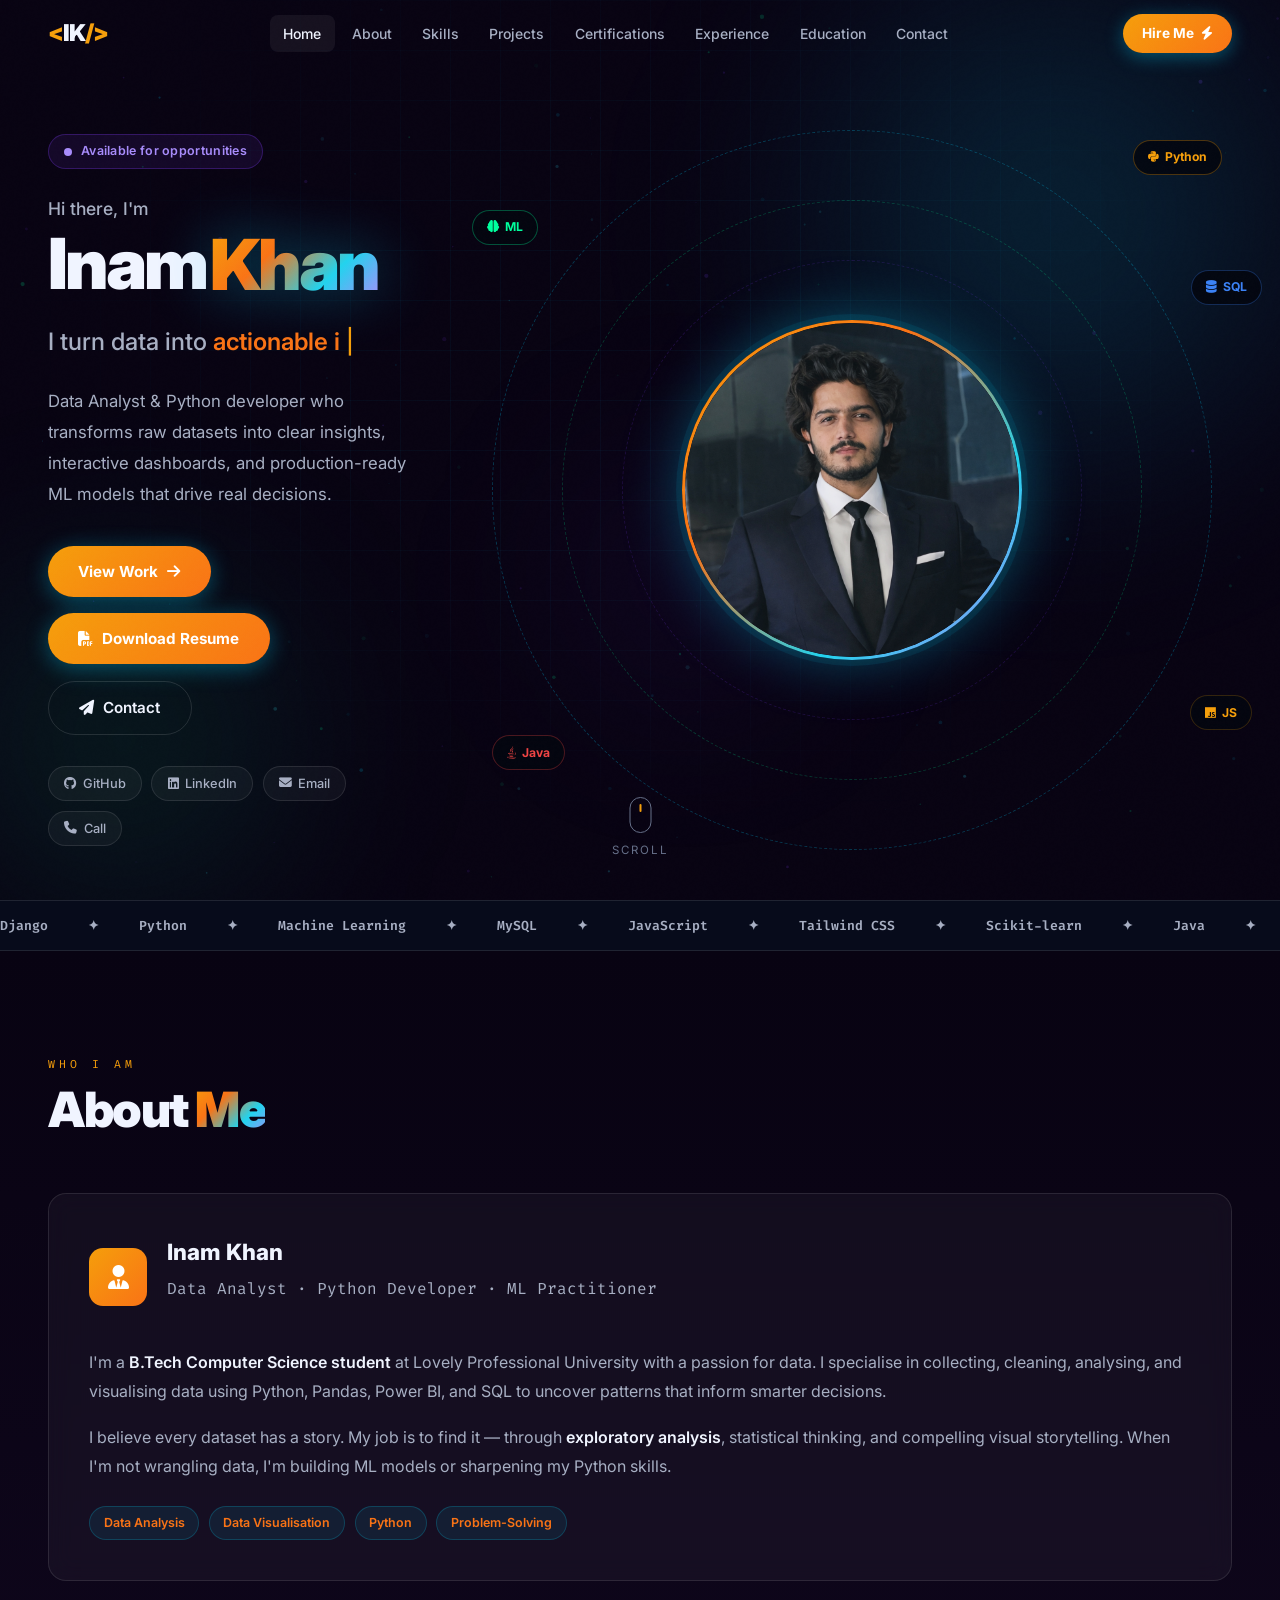
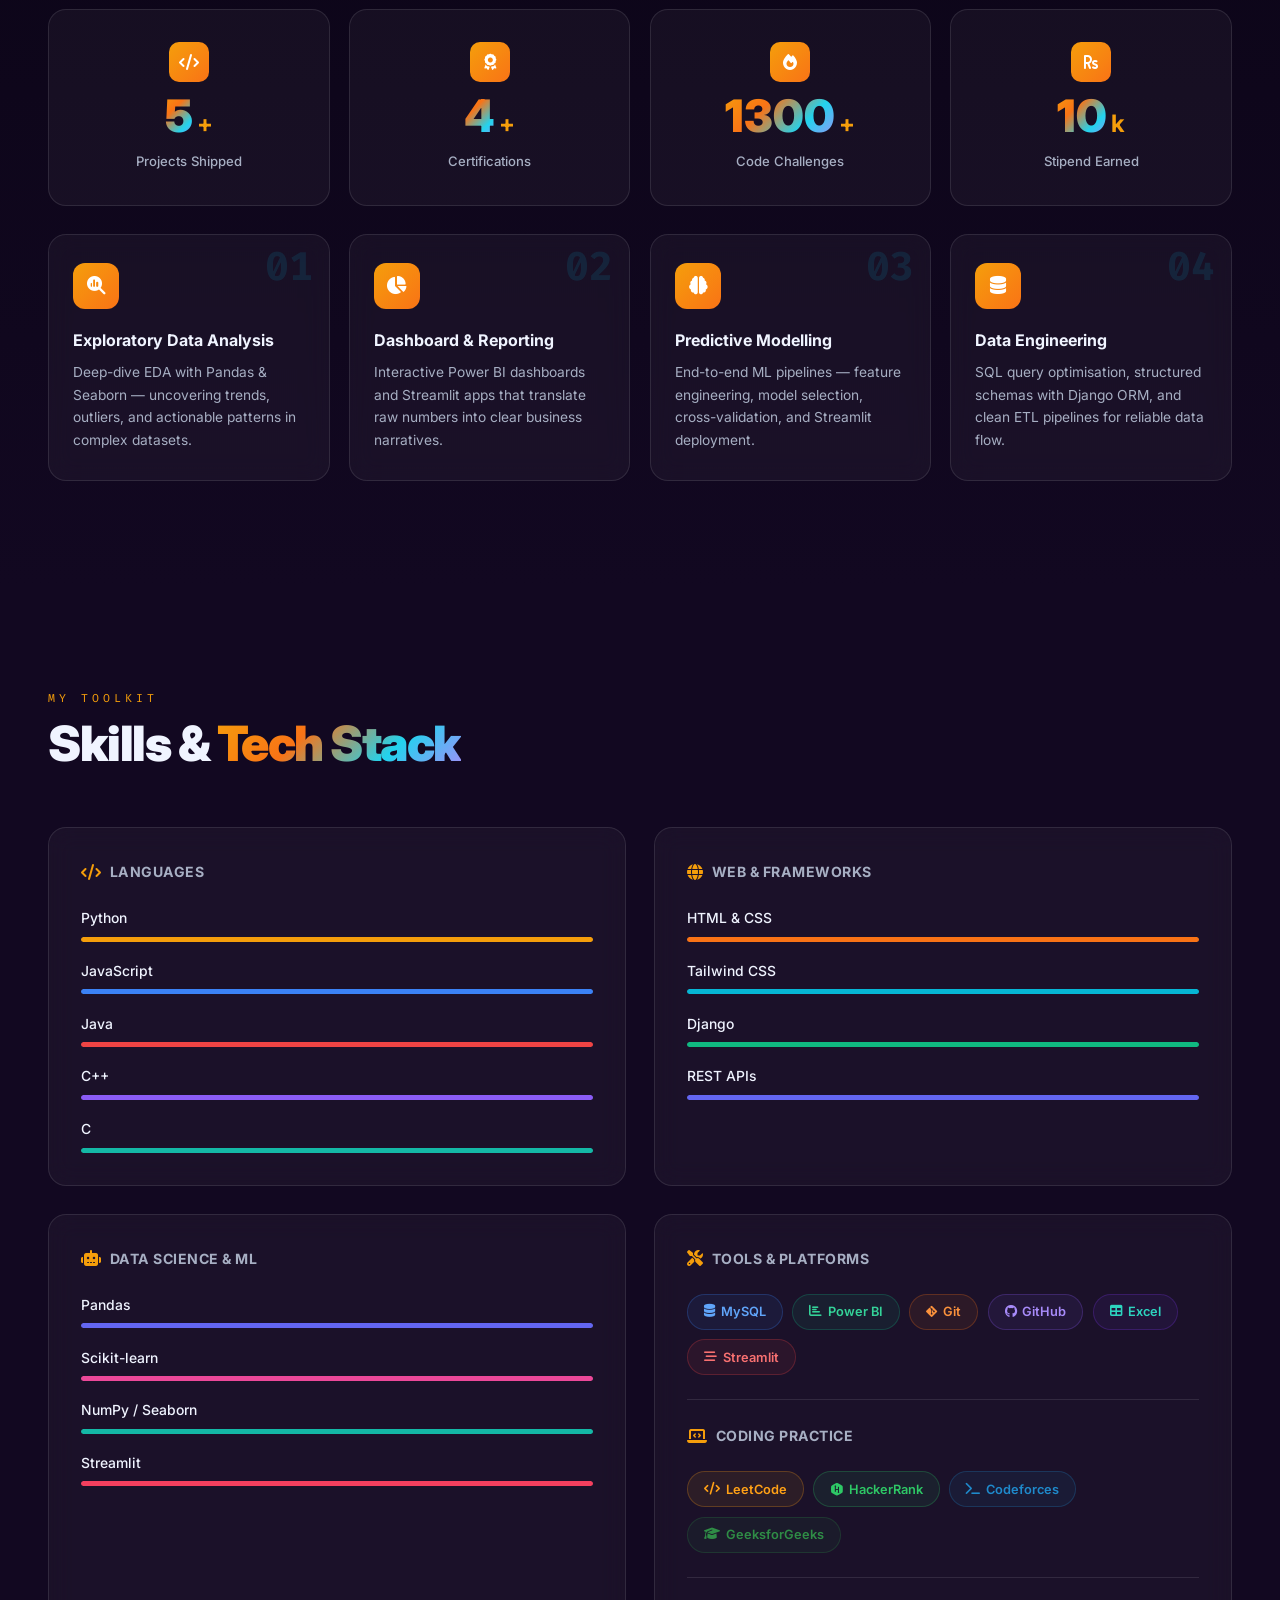
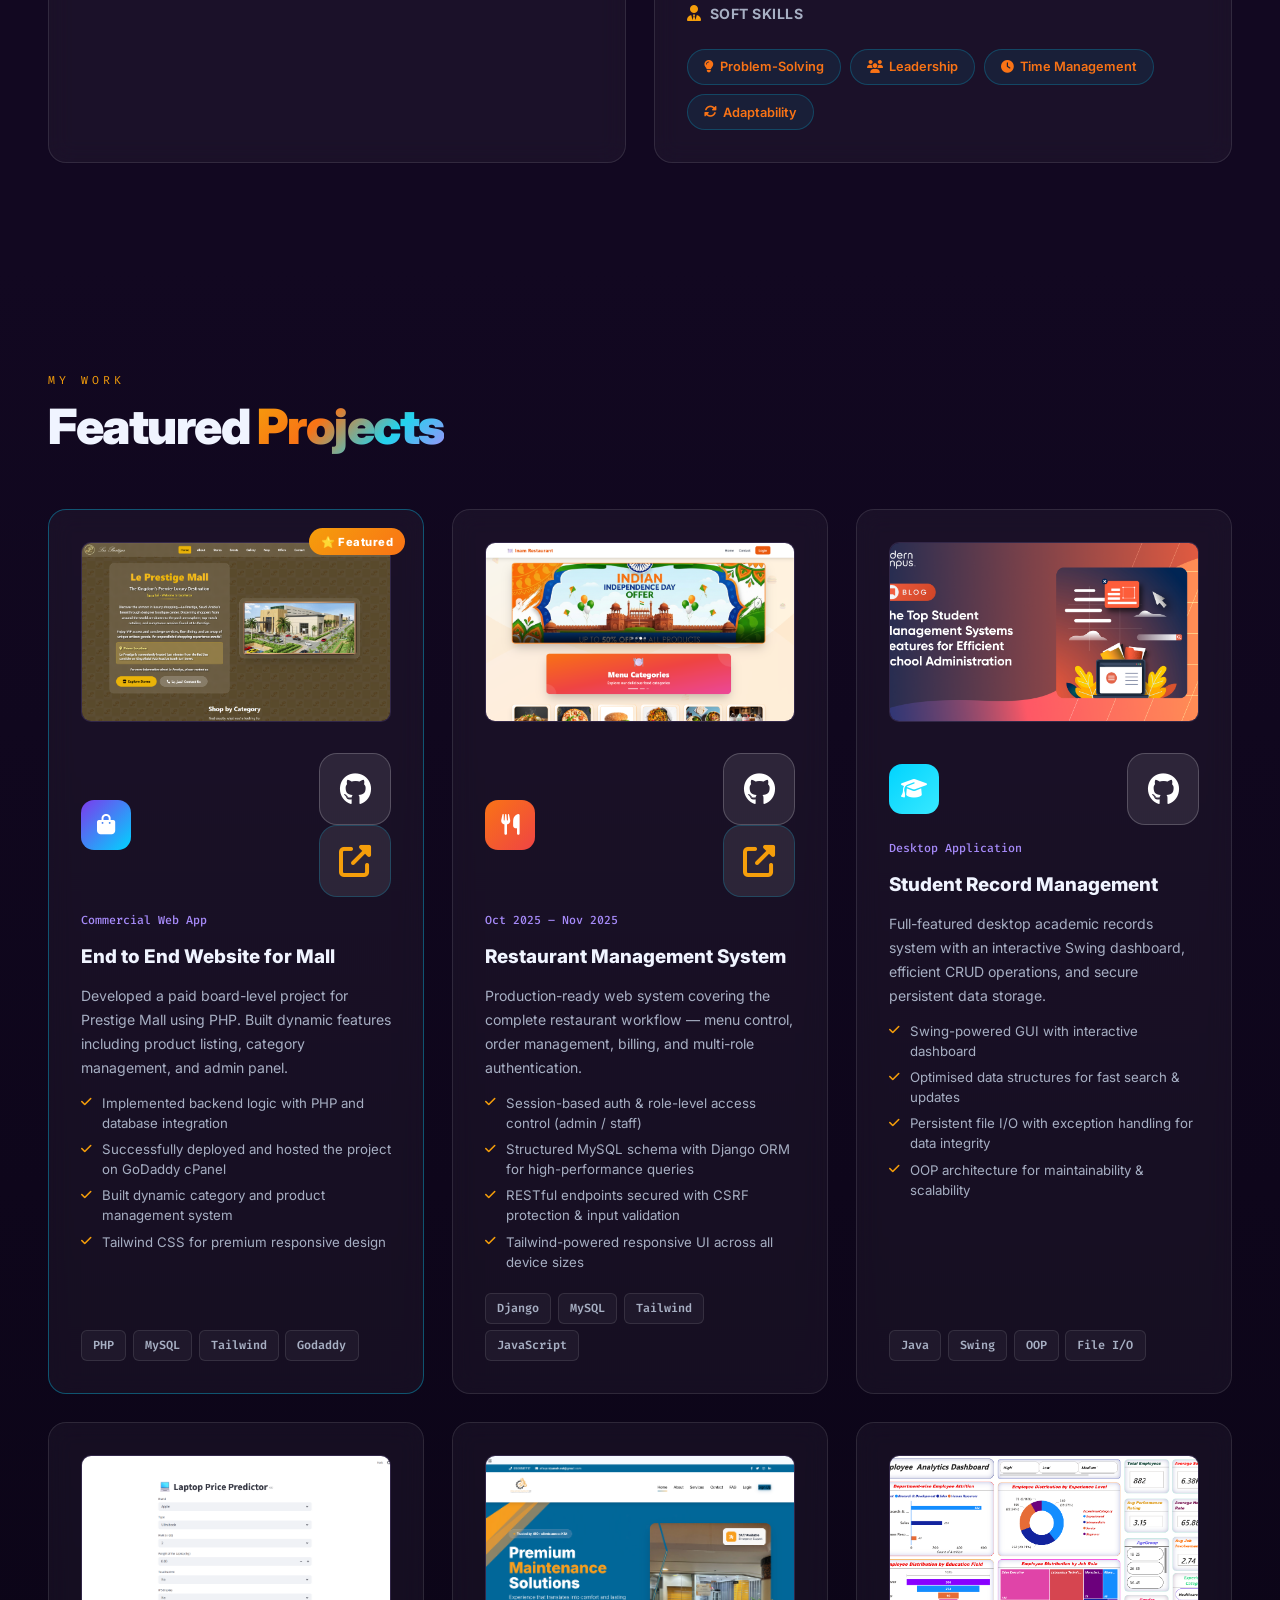
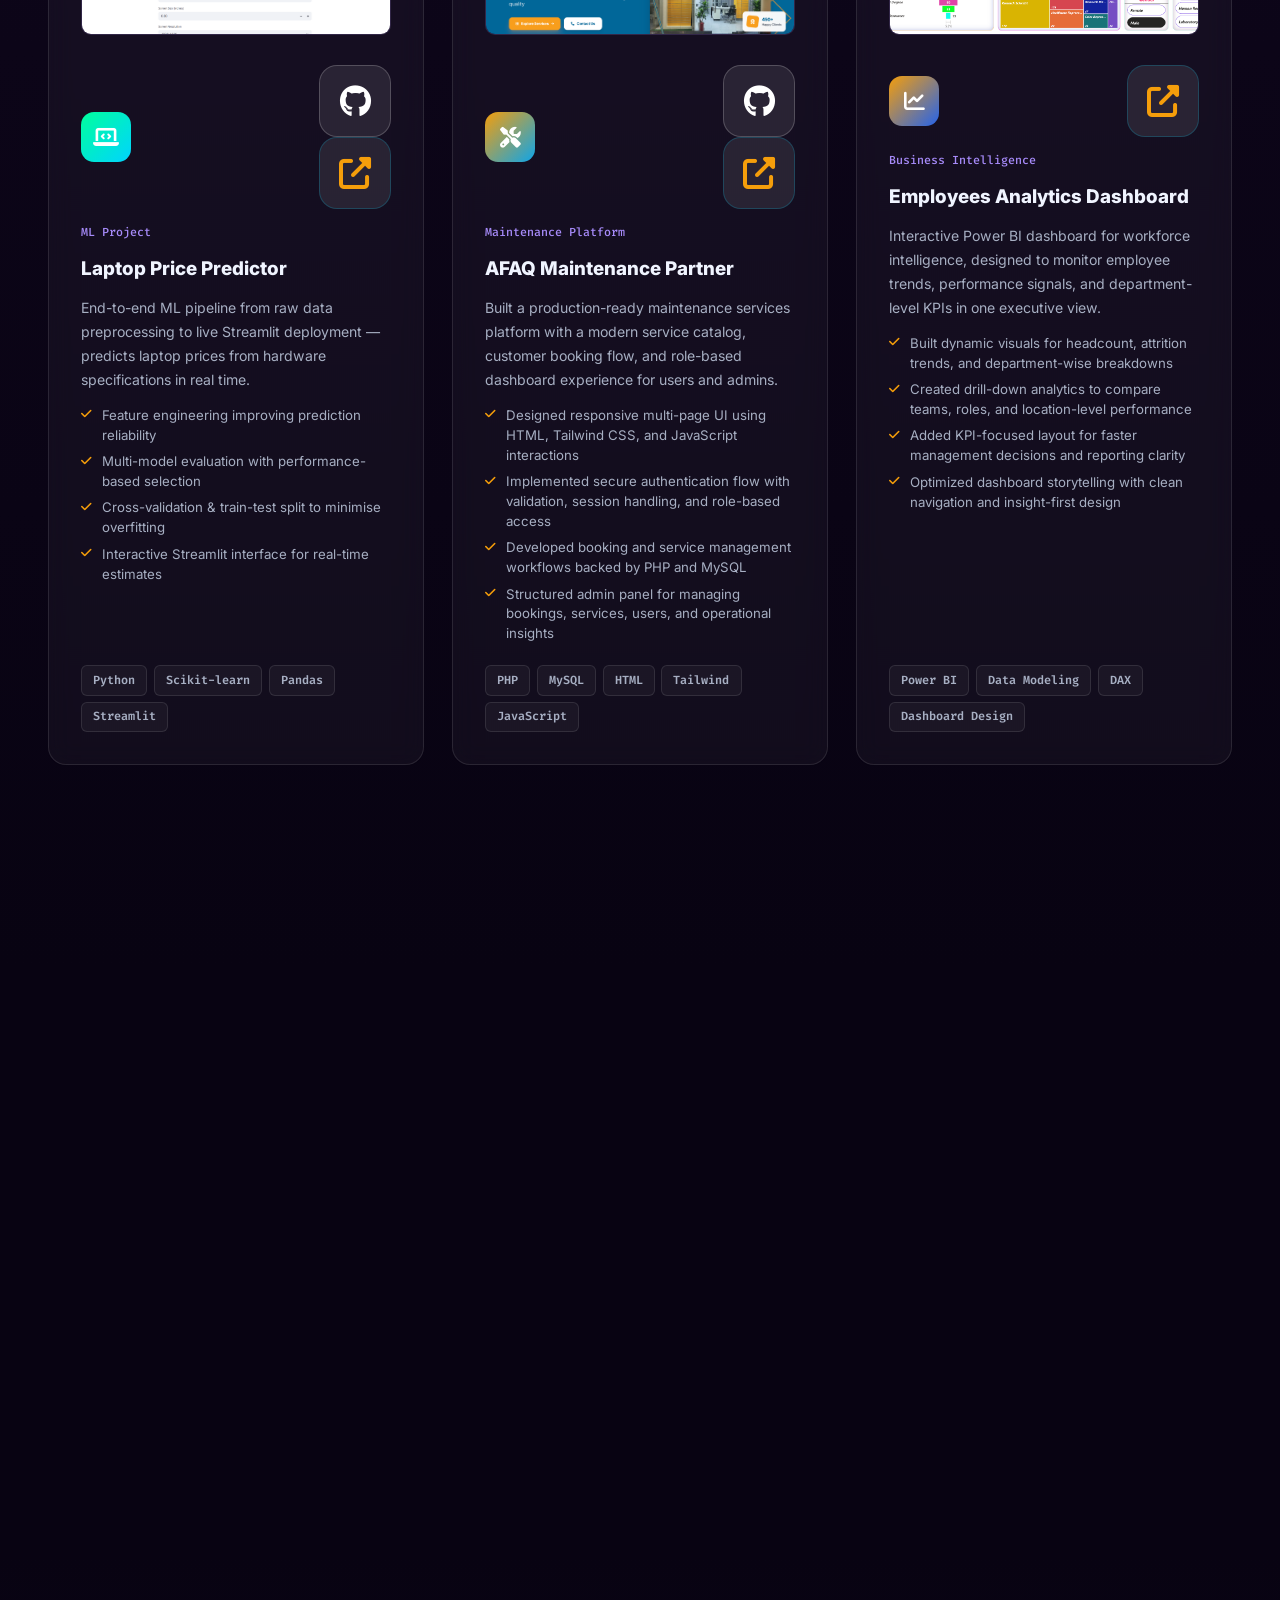
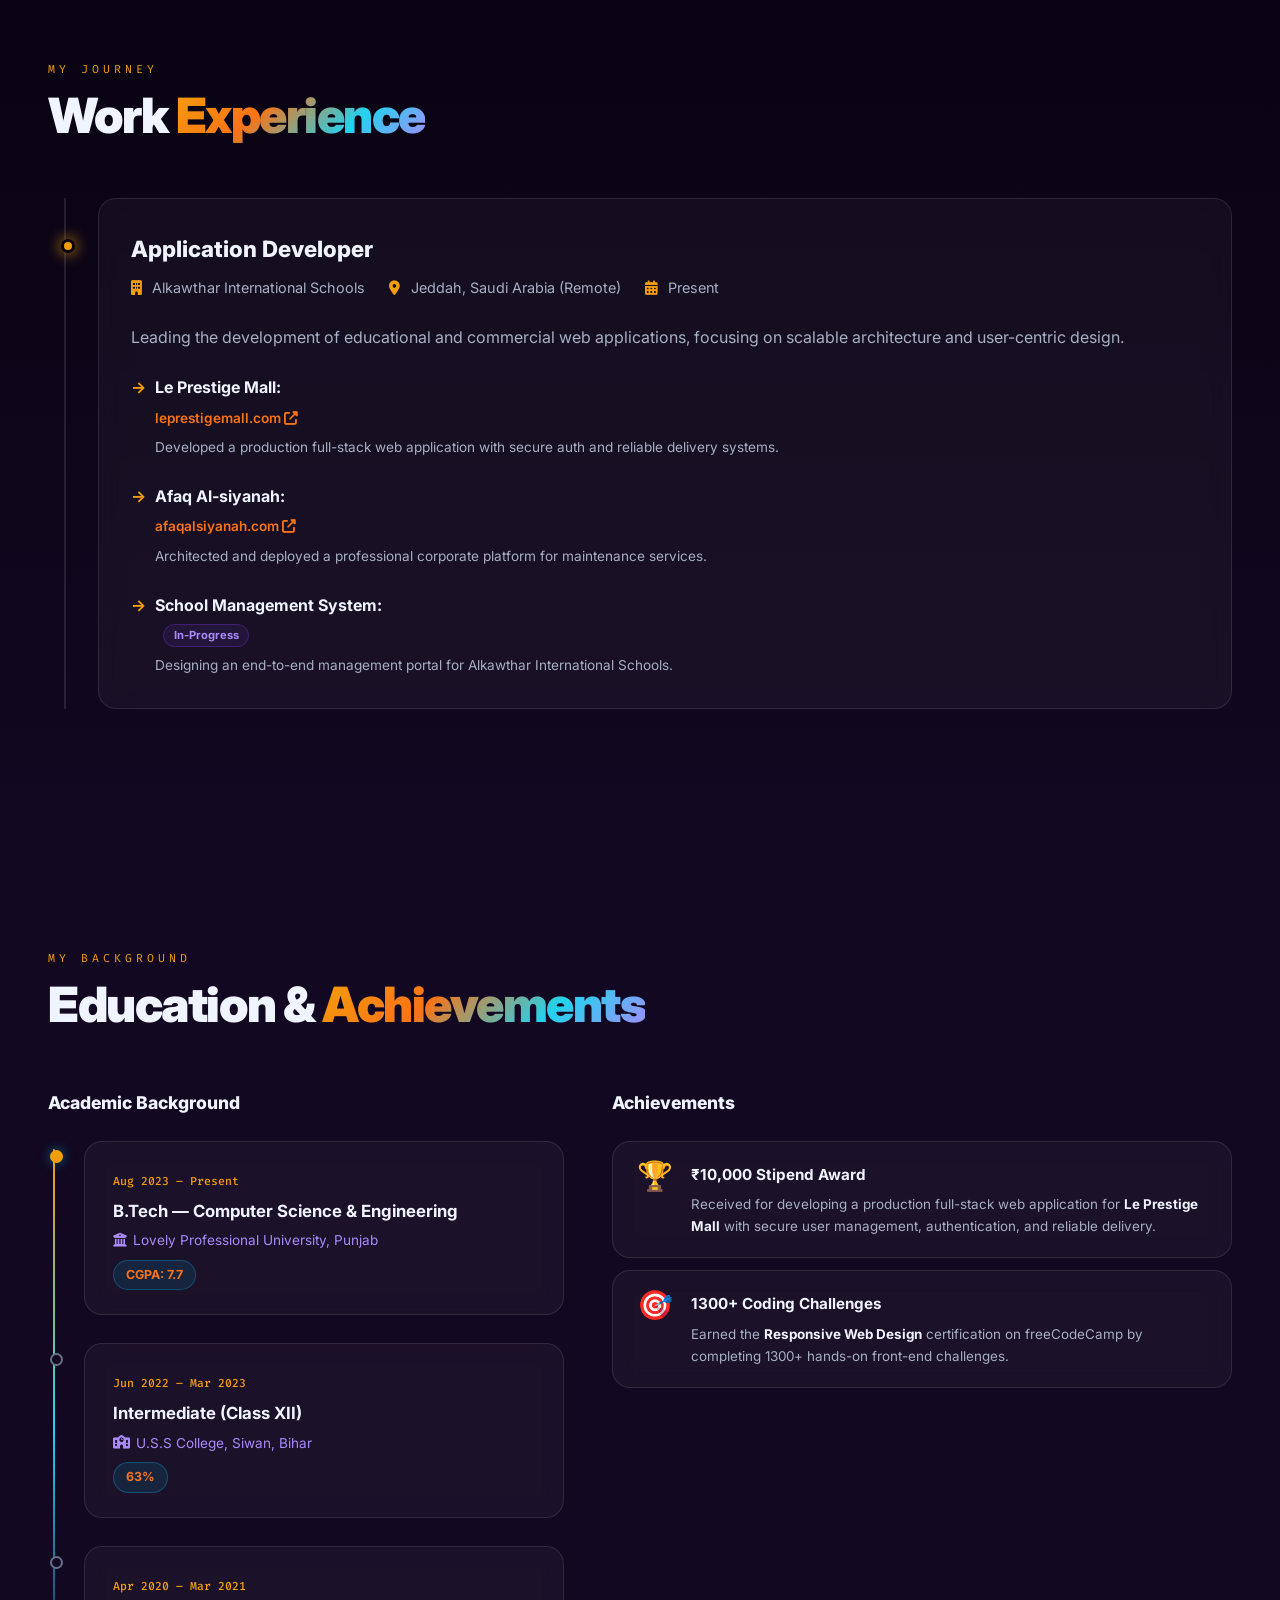
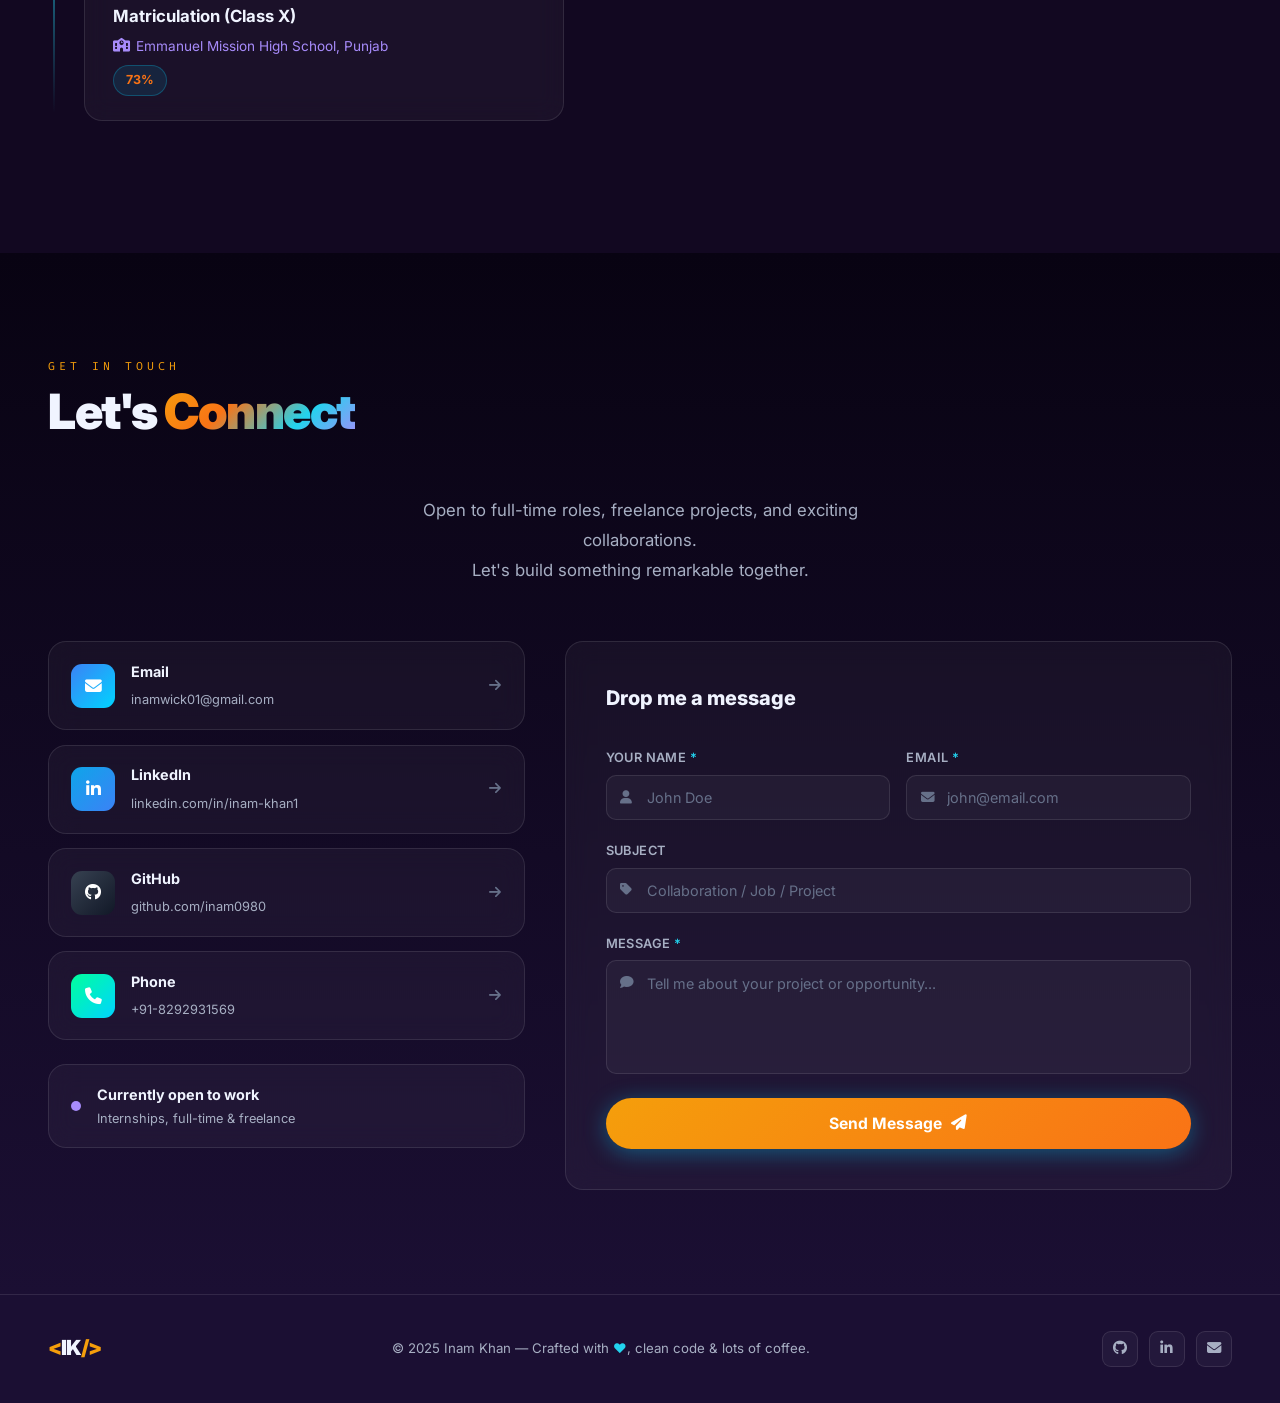
==== commit 4bafcaa9: "inan" ====
--- a/index.html
+++ b/index.html
@@ -37,7 +37,6 @@
       <a href="#projects"  class="nl">Projects</a>
       <a href="#certifications" class="nl">Certifications</a>
       <a href="#experience" class="nl">Experience</a>
-      <a href="#resume"     class="nl">Resume</a>
       <a href="#education"  class="nl">Education</a>
       <a href="#contact"   class="nl">Contact</a>
     </div>
@@ -634,26 +633,6 @@
   </div>
 </section>
 
-<!-- ░░░░░░░░░░░░  RESUME  ░░░░░░░░░░░░ -->
-<section id="resume" class="section resume-sec">
-  <div class="container">
-    <div class="sec-tag reveal">MY CV</div>
-    <h2 class="sec-title reveal">Download <span class="g-text">Resume</span></h2>
-    
-    <div class="resume-card glass reveal">
-      <div class="rc-icon"><i class="fas fa-file-pdf"></i></div>
-      <div class="rc-info">
-        <h3>Professional Resume</h3>
-        <p>Take a copy of my detailed professional background, skills, and projects for your offline reference.</p>
-        <a href="resume.pdf" target="_blank" class="btn-primary magnetic">
-          <i class="fas fa-download"></i> <span>Download PDF</span>
-        </a>
-      </div>
-    </div>
-  </div>
-</section>
-
-
 <!-- ░░░░░░░░░░░░  EDUCATION  ░░░░░░░░░░░░ -->
 <section id="education" class="section education">
   <div class="container">
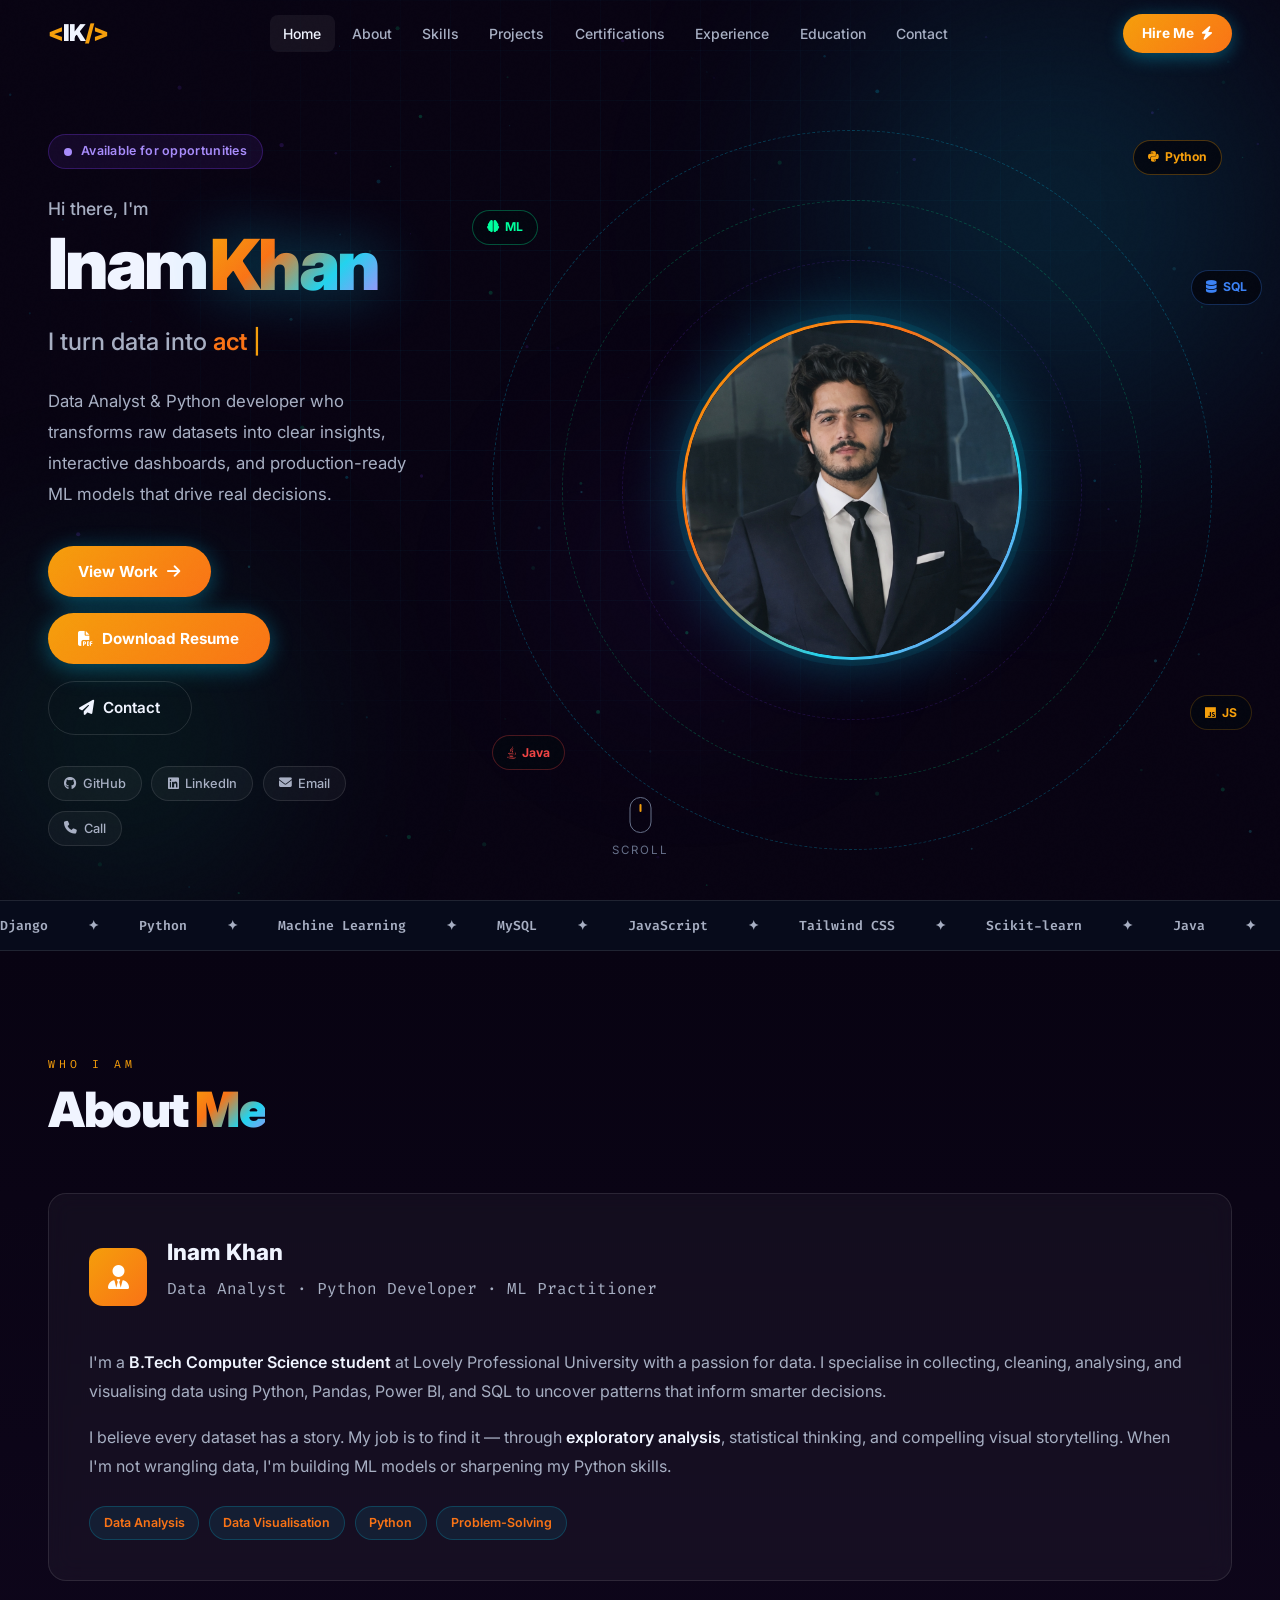
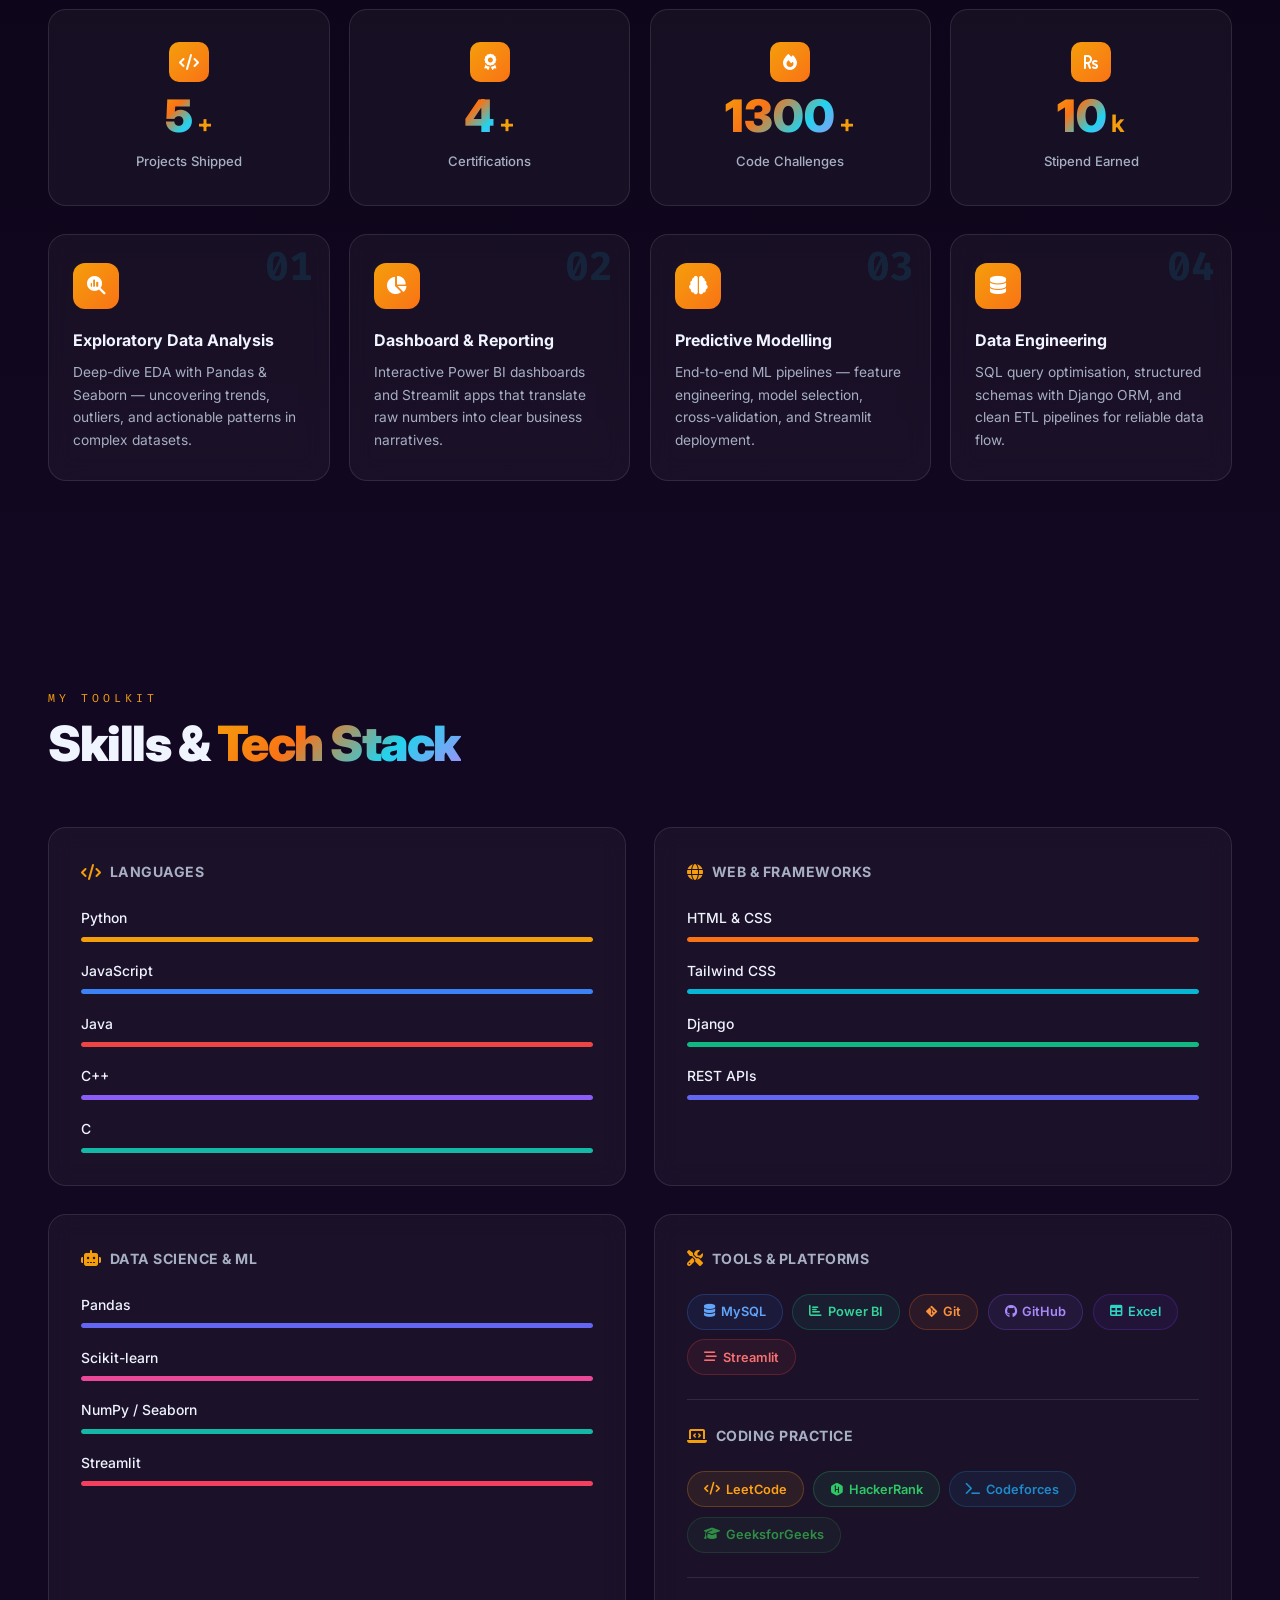
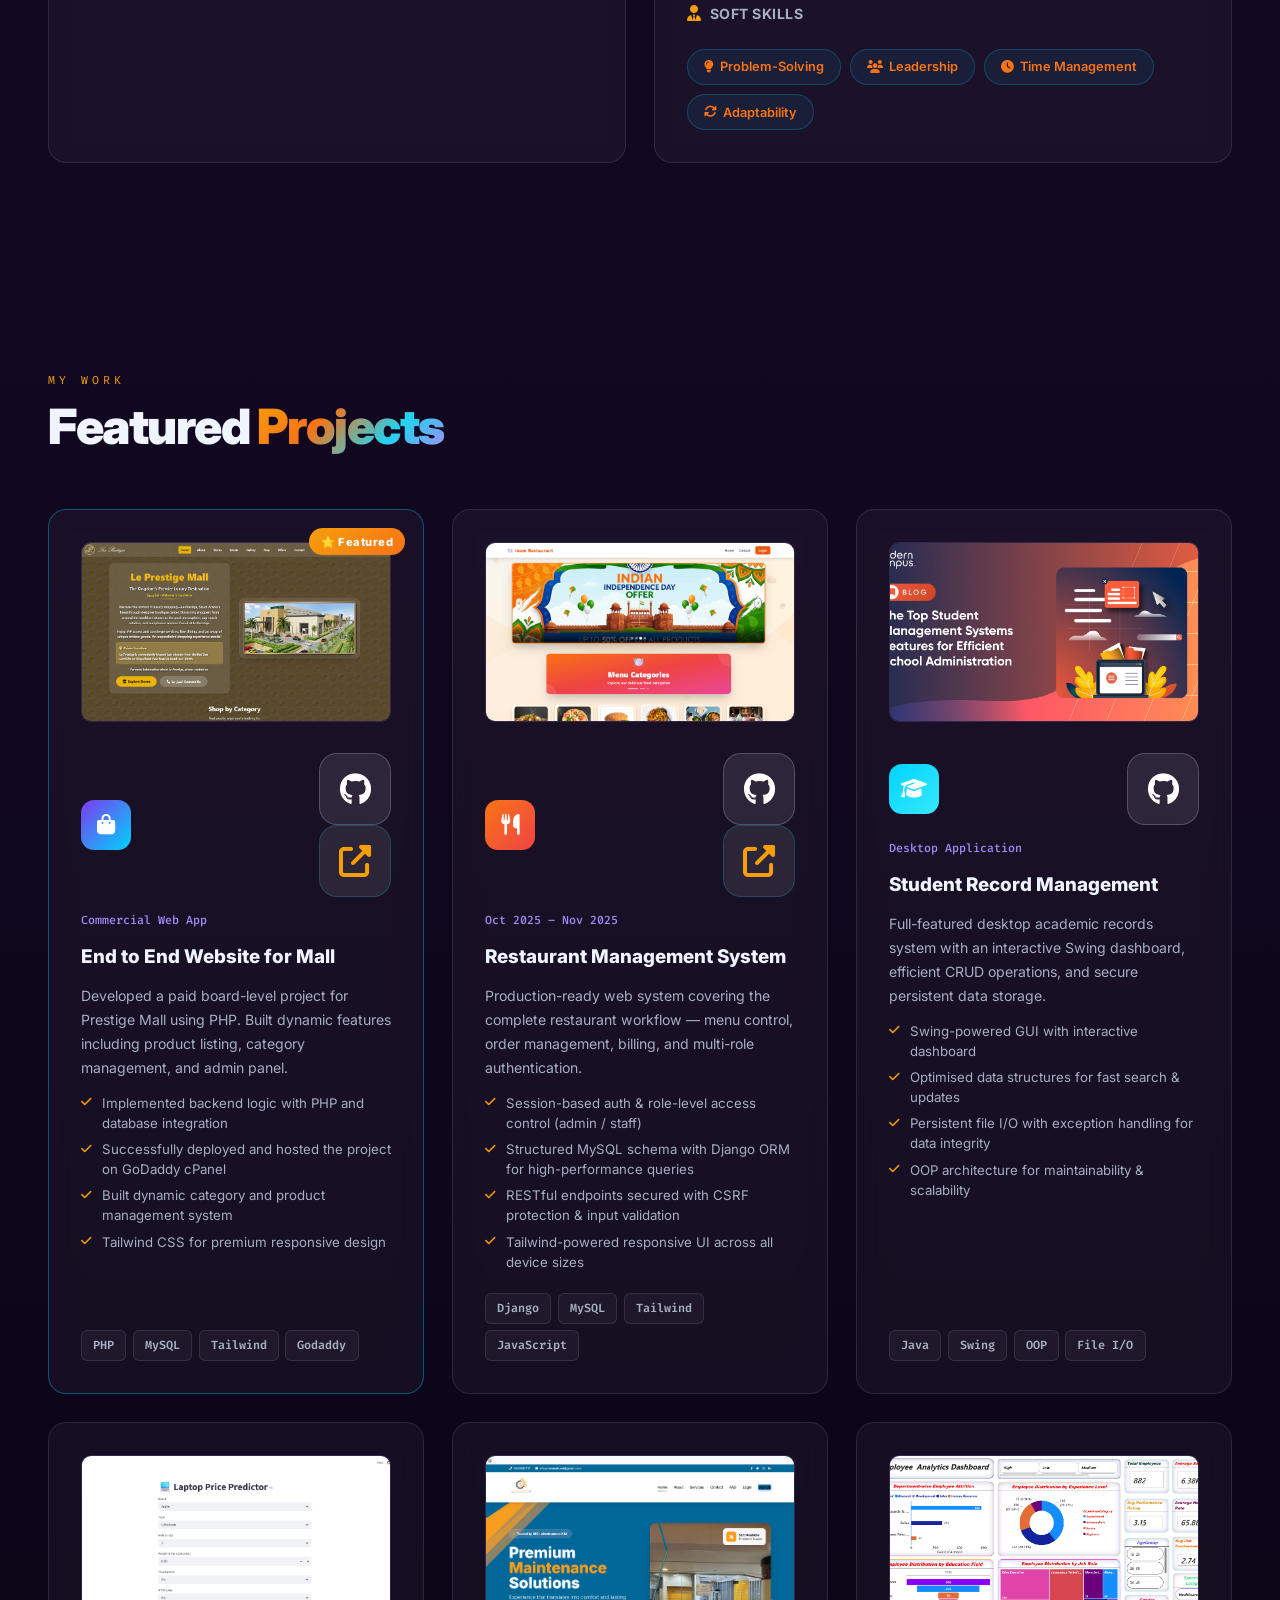
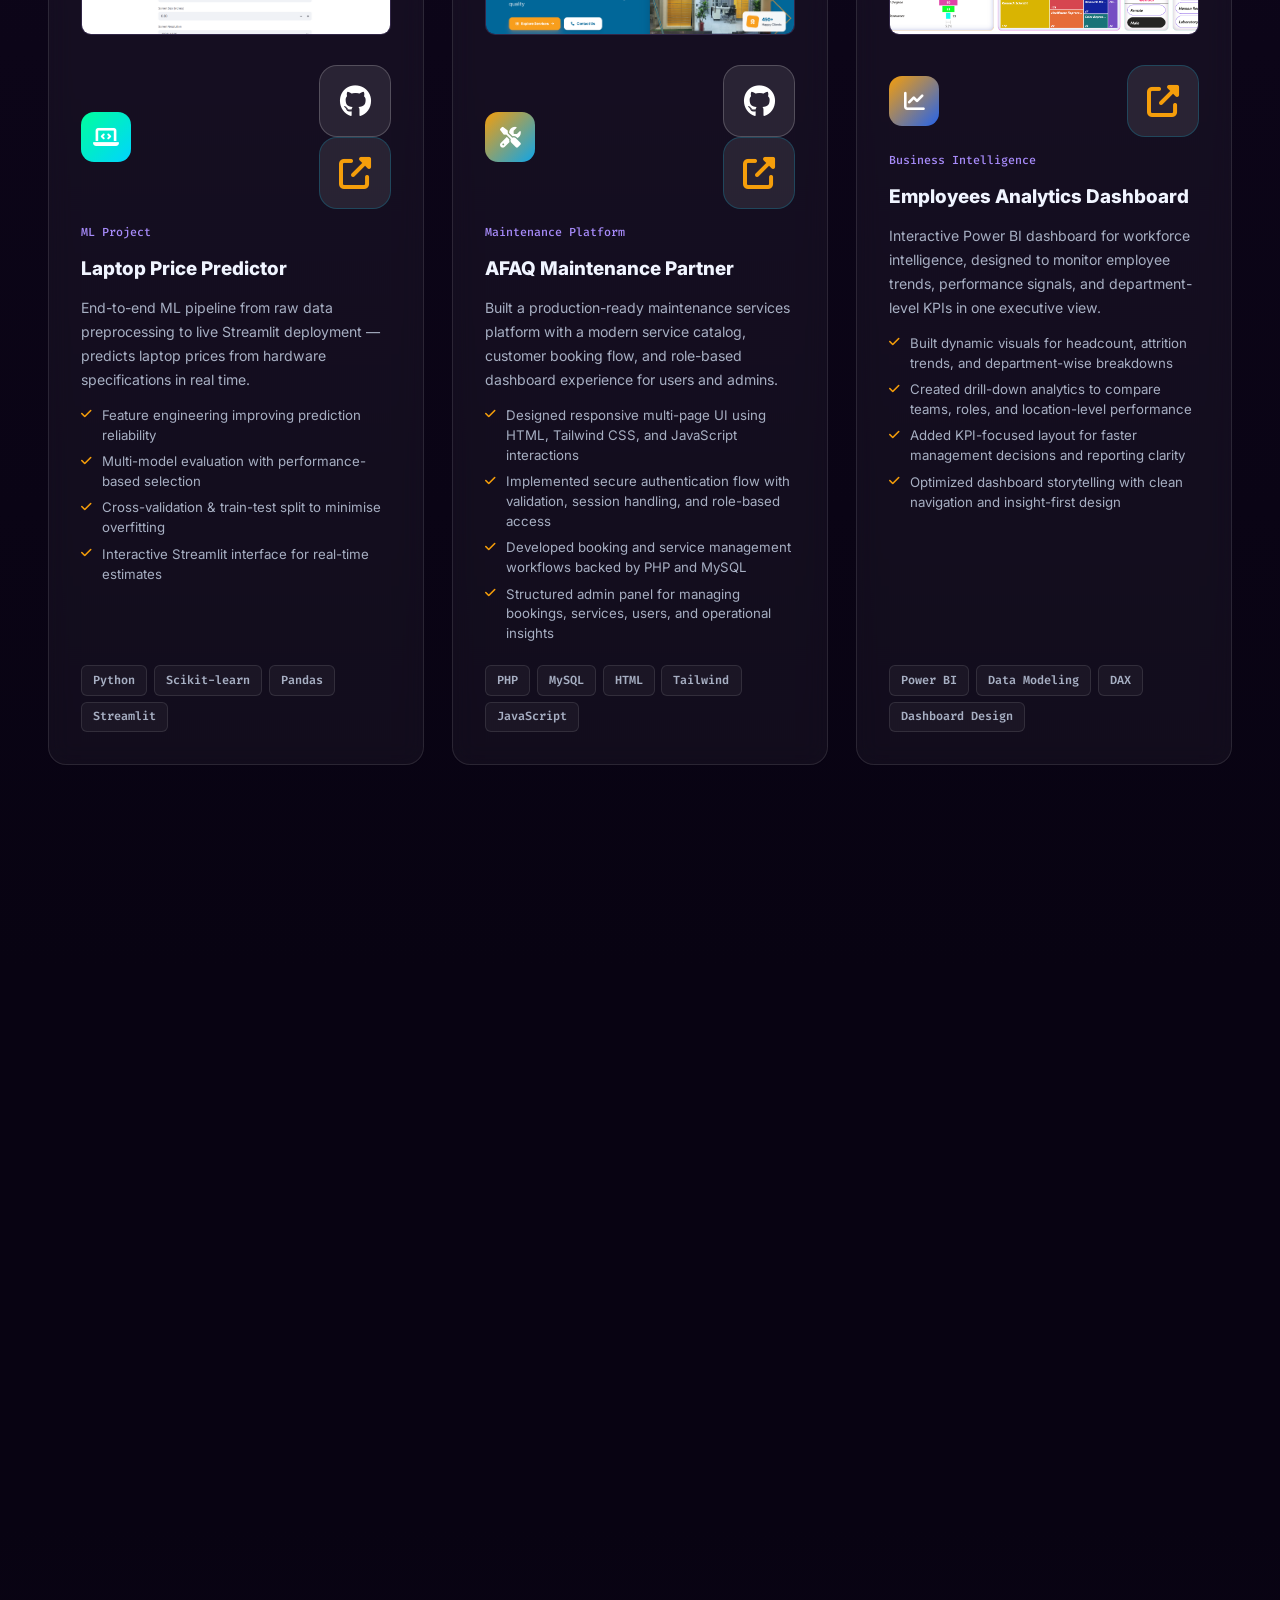
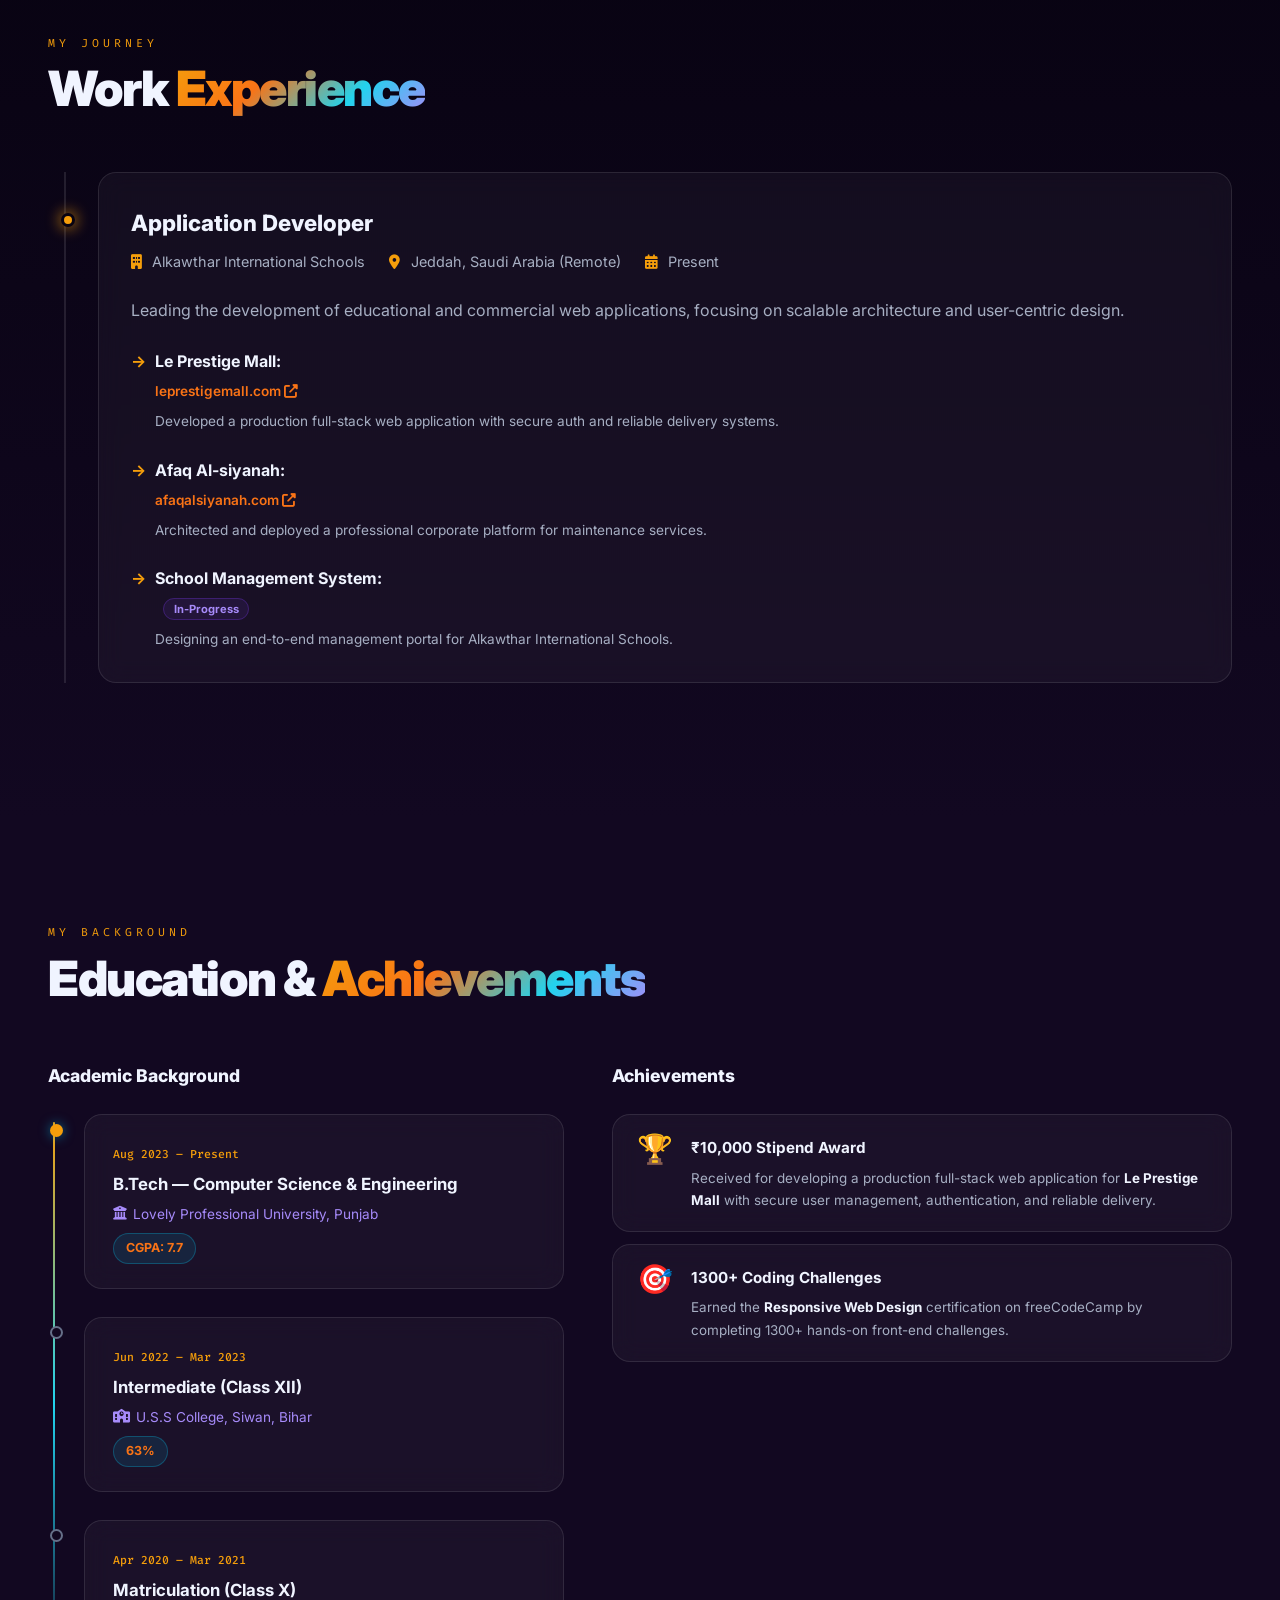
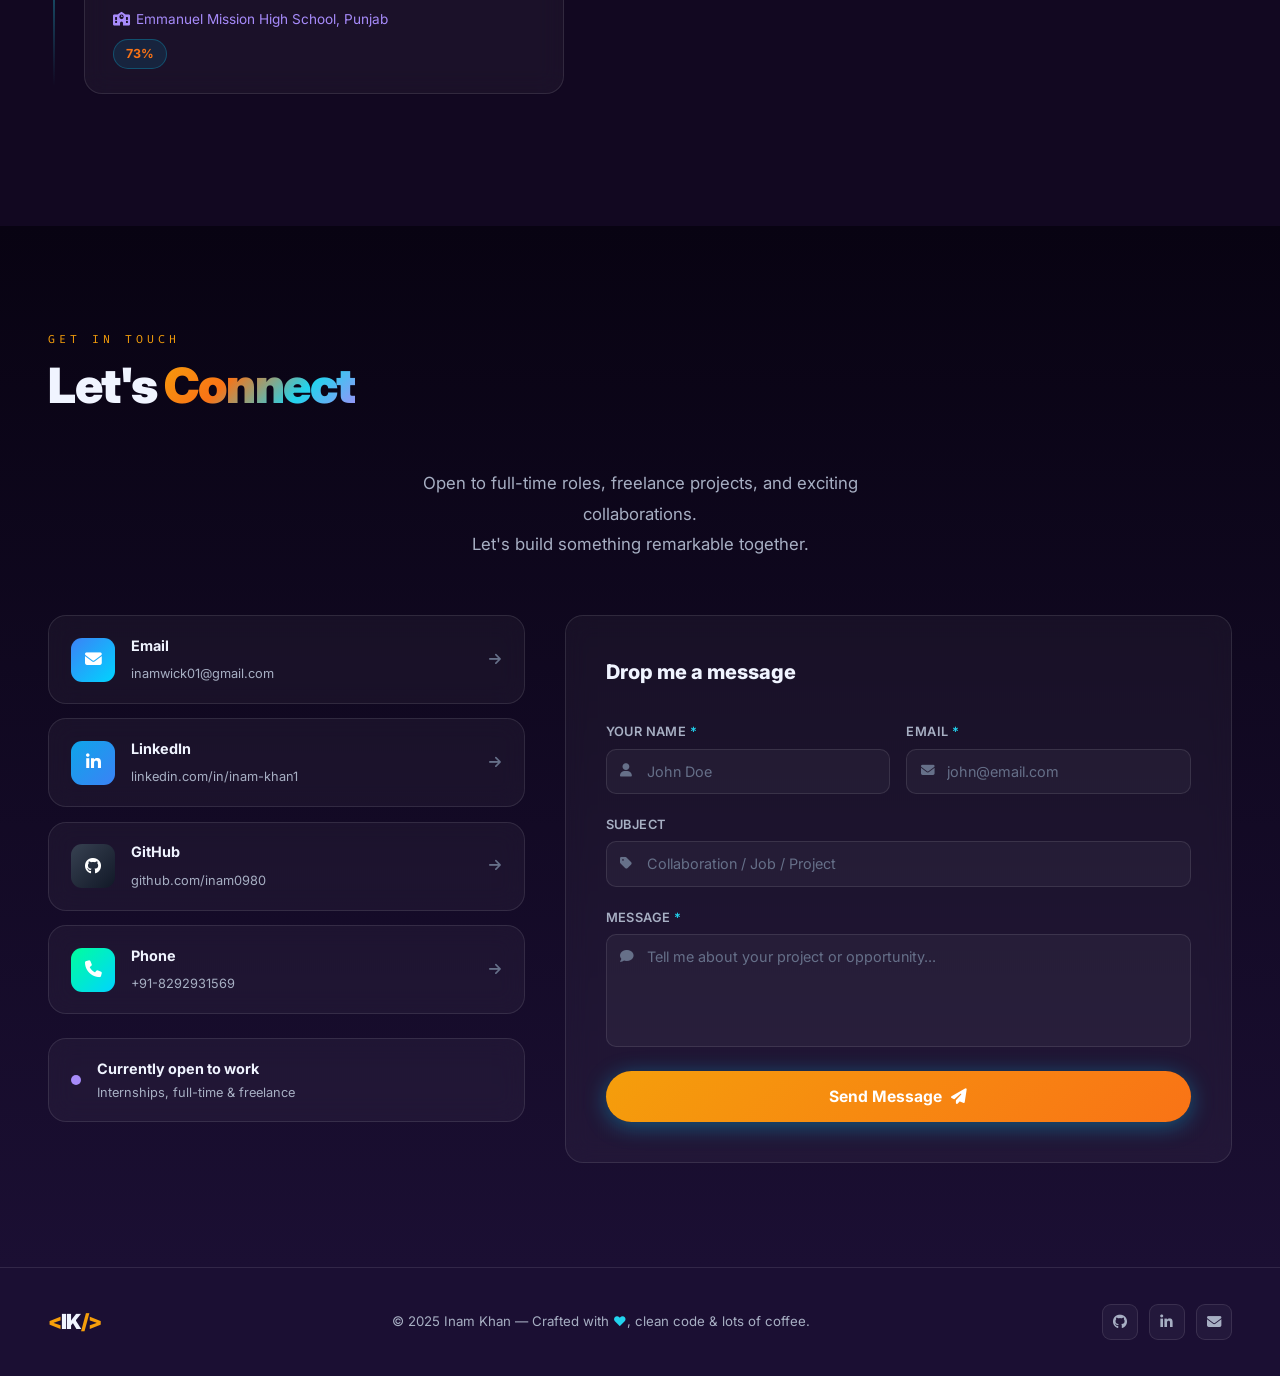
==== commit 6bccf930: "ina" ====
--- a/index.html
+++ b/index.html
@@ -585,6 +585,17 @@
         </button>
         <span class="cc-badge">LPU</span>
       </div>
+      <div class="cert-card glass">
+        <div class="cc-icon bg-gold"><i class="fas fa-chart-line"></i></div>
+        <div class="cc-info">
+          <h4>Quantitative Research Job Simulation</h4>
+          <span>JPMorgan Chase &amp; Co. &middot; 2026</span>
+        </div>
+        <button type="button" class="cc-proof" data-cert-src="certificate/image.png" aria-label="View JPMorgan Chase Quantitative Research certificate">
+          <img src="certificate/image.png" alt="JPMorgan Chase Quantitative Research Job Simulation certificate" class="cc-cert-img">
+        </button>
+        <span class="cc-badge">JPM</span>
+      </div>
     </div>
   </div>
 </section>
--- a/style.css
+++ b/style.css
@@ -700,6 +700,7 @@
 .bg-orange  { background:linear-gradient(135deg,#f97316,#f59e0b); }
 .bg-pink    { background:linear-gradient(135deg,#00ff9d,#f43f5e); }
 .bg-purple  { background:linear-gradient(135deg,#8b5cf6,#00d4ff); }
+.bg-gold    { background:linear-gradient(135deg,#fbbf24,#f59e0b); }
 .bg-linkedin{ background:linear-gradient(135deg,#0ea5e9,#3b82f6); }
 .bg-dark    { background:linear-gradient(135deg,#374151,#111827); }
 .cc-info { flex:1; min-width:0; }
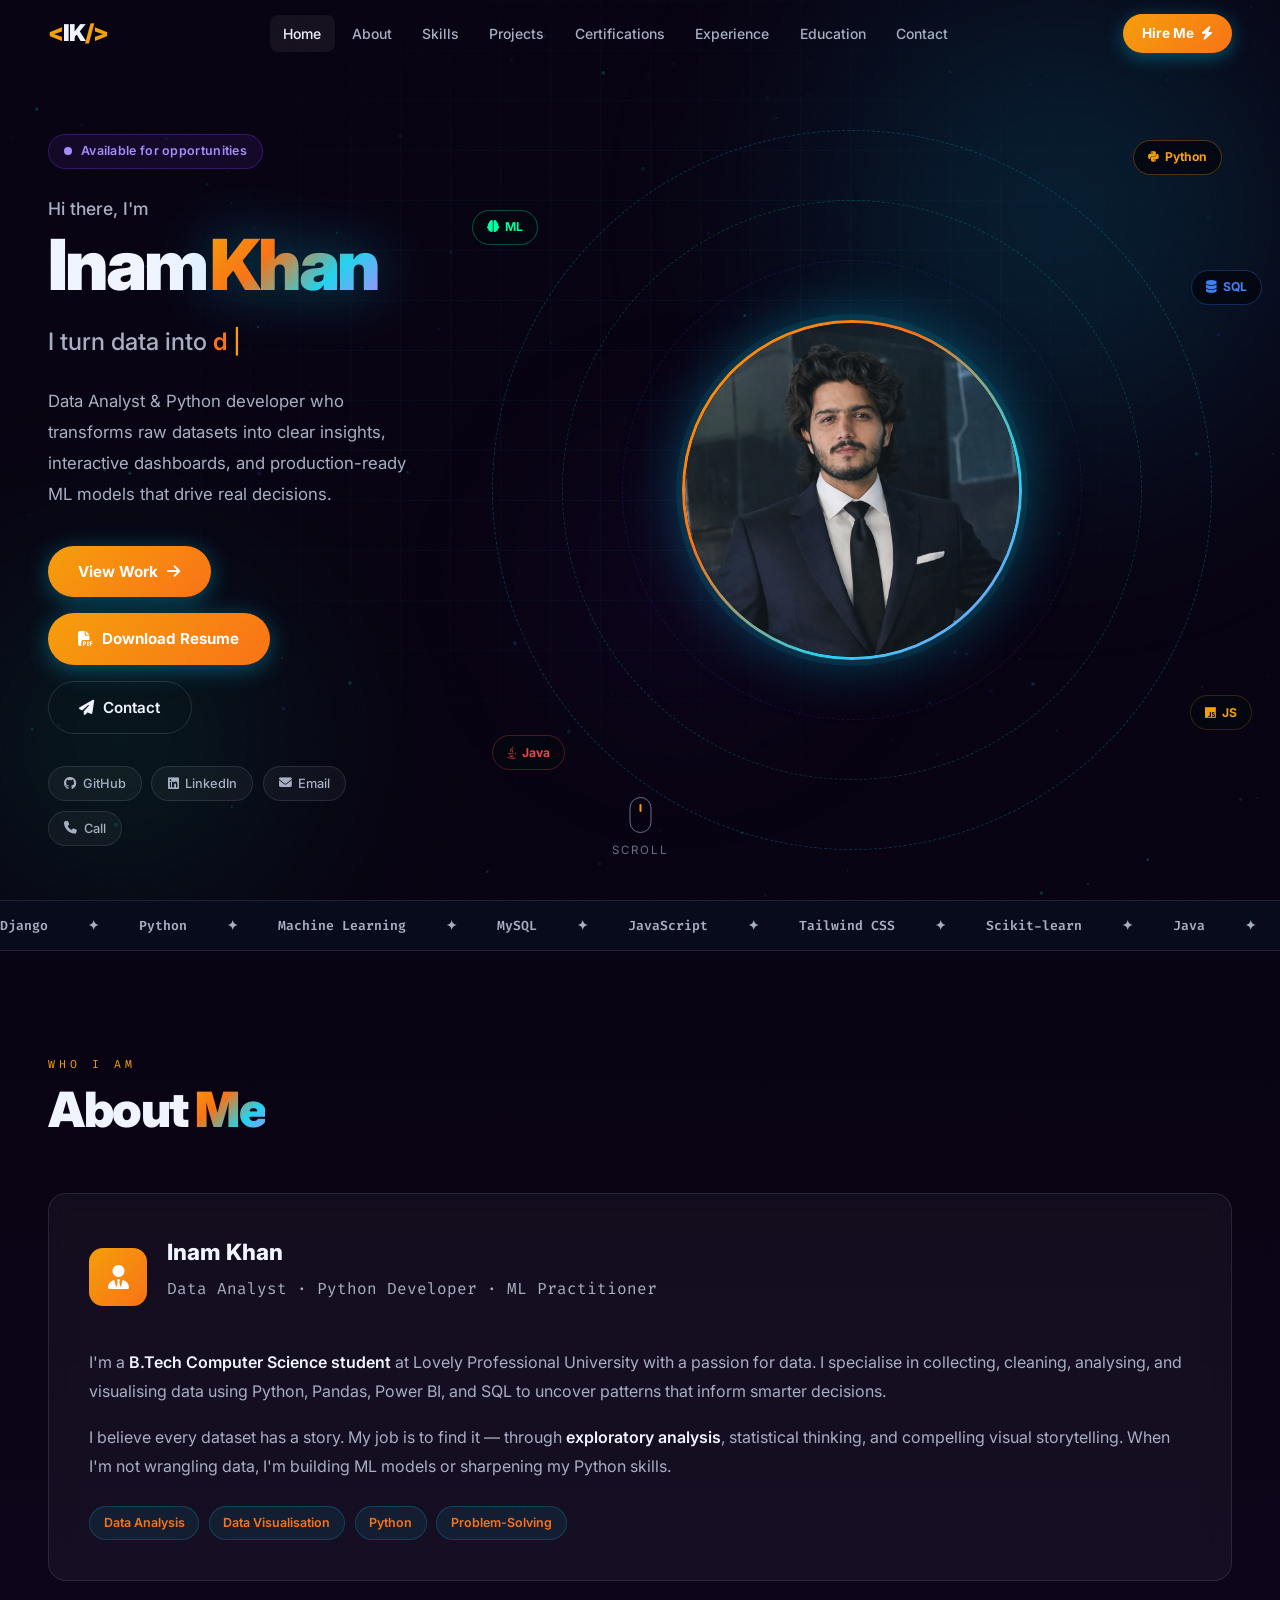
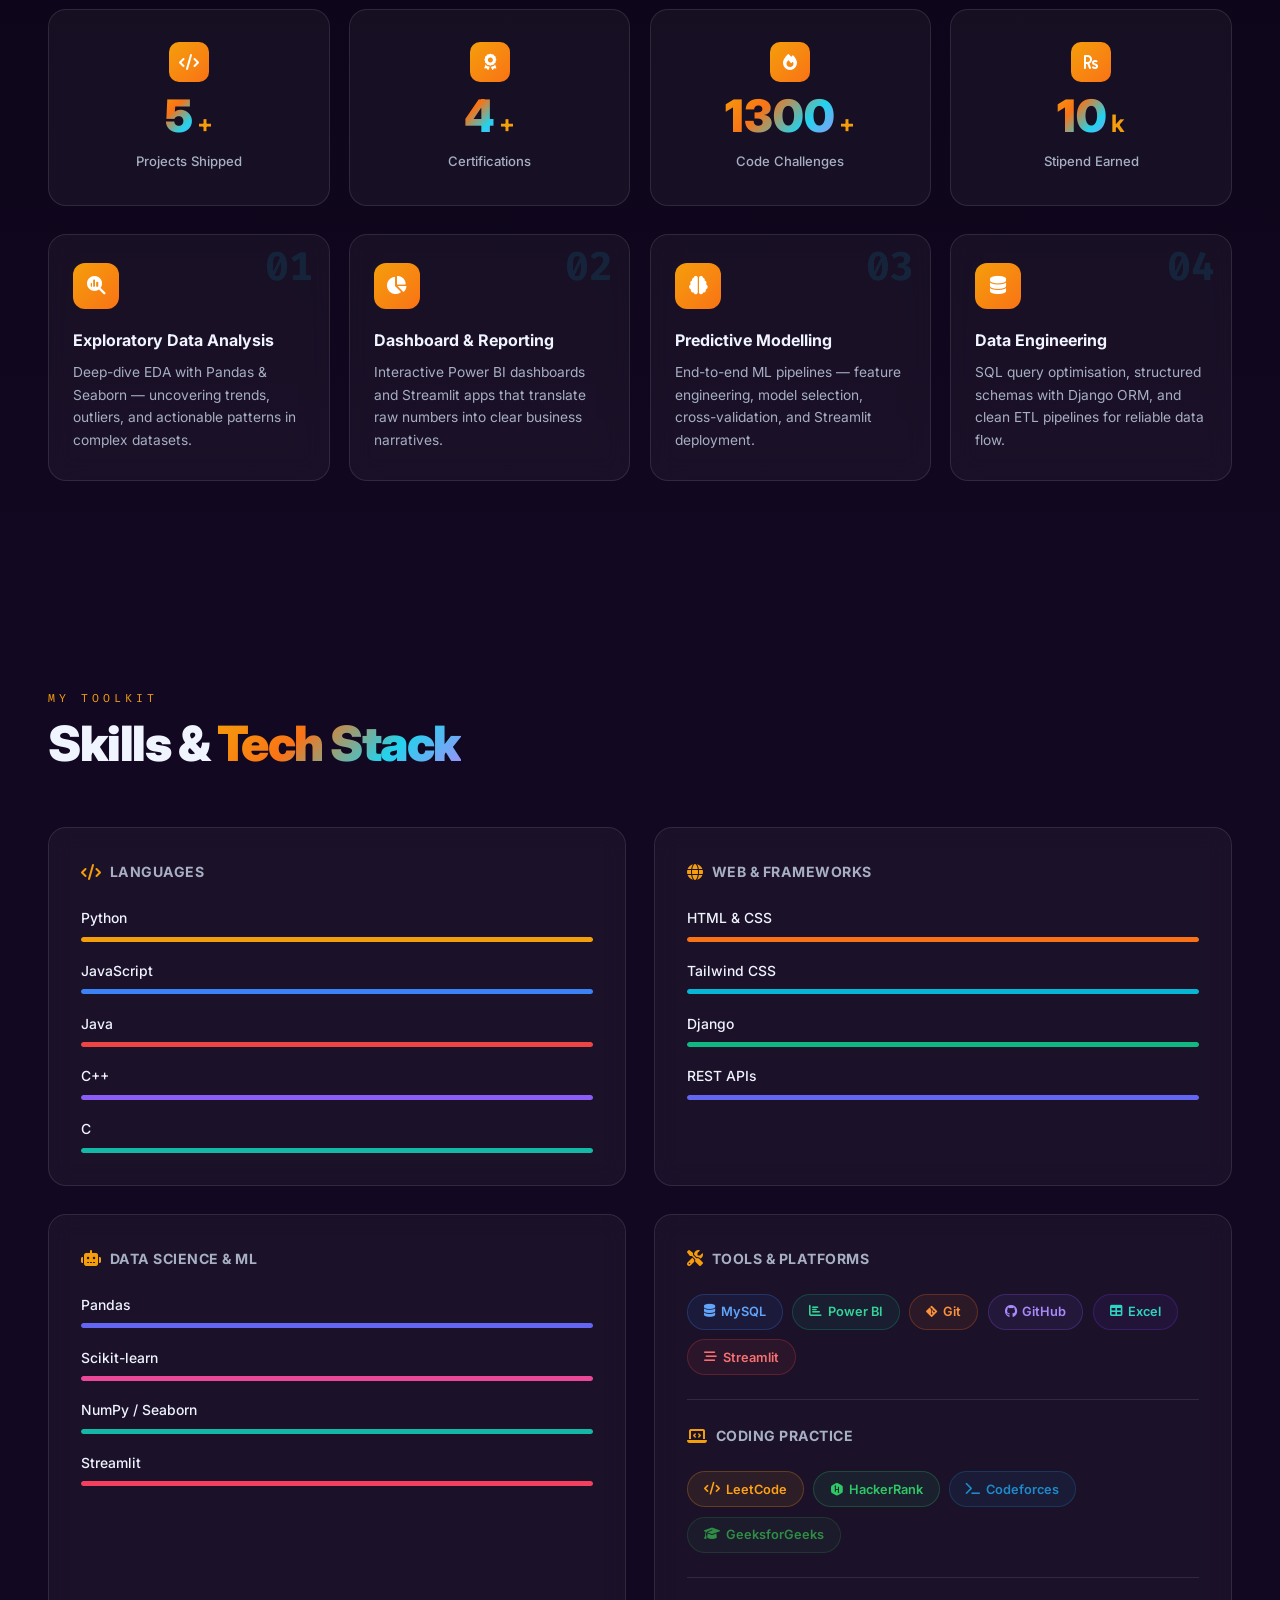
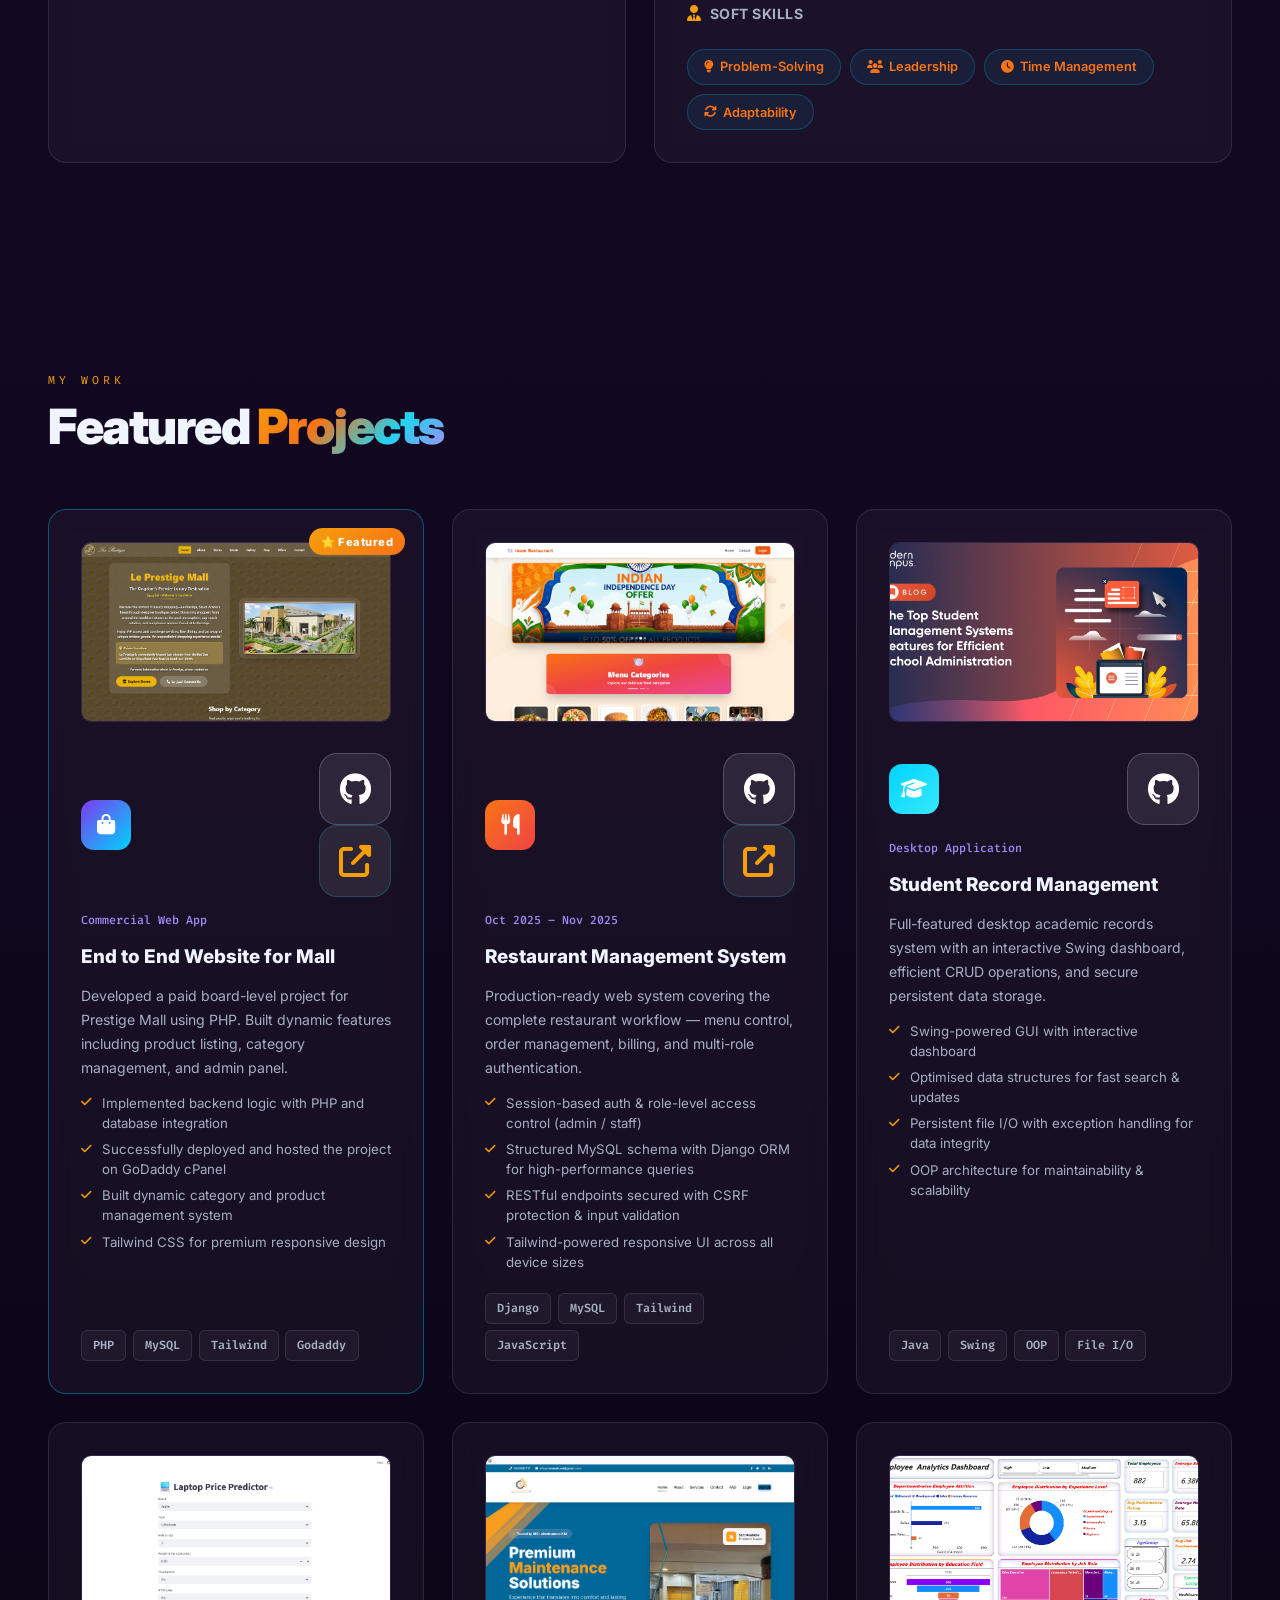
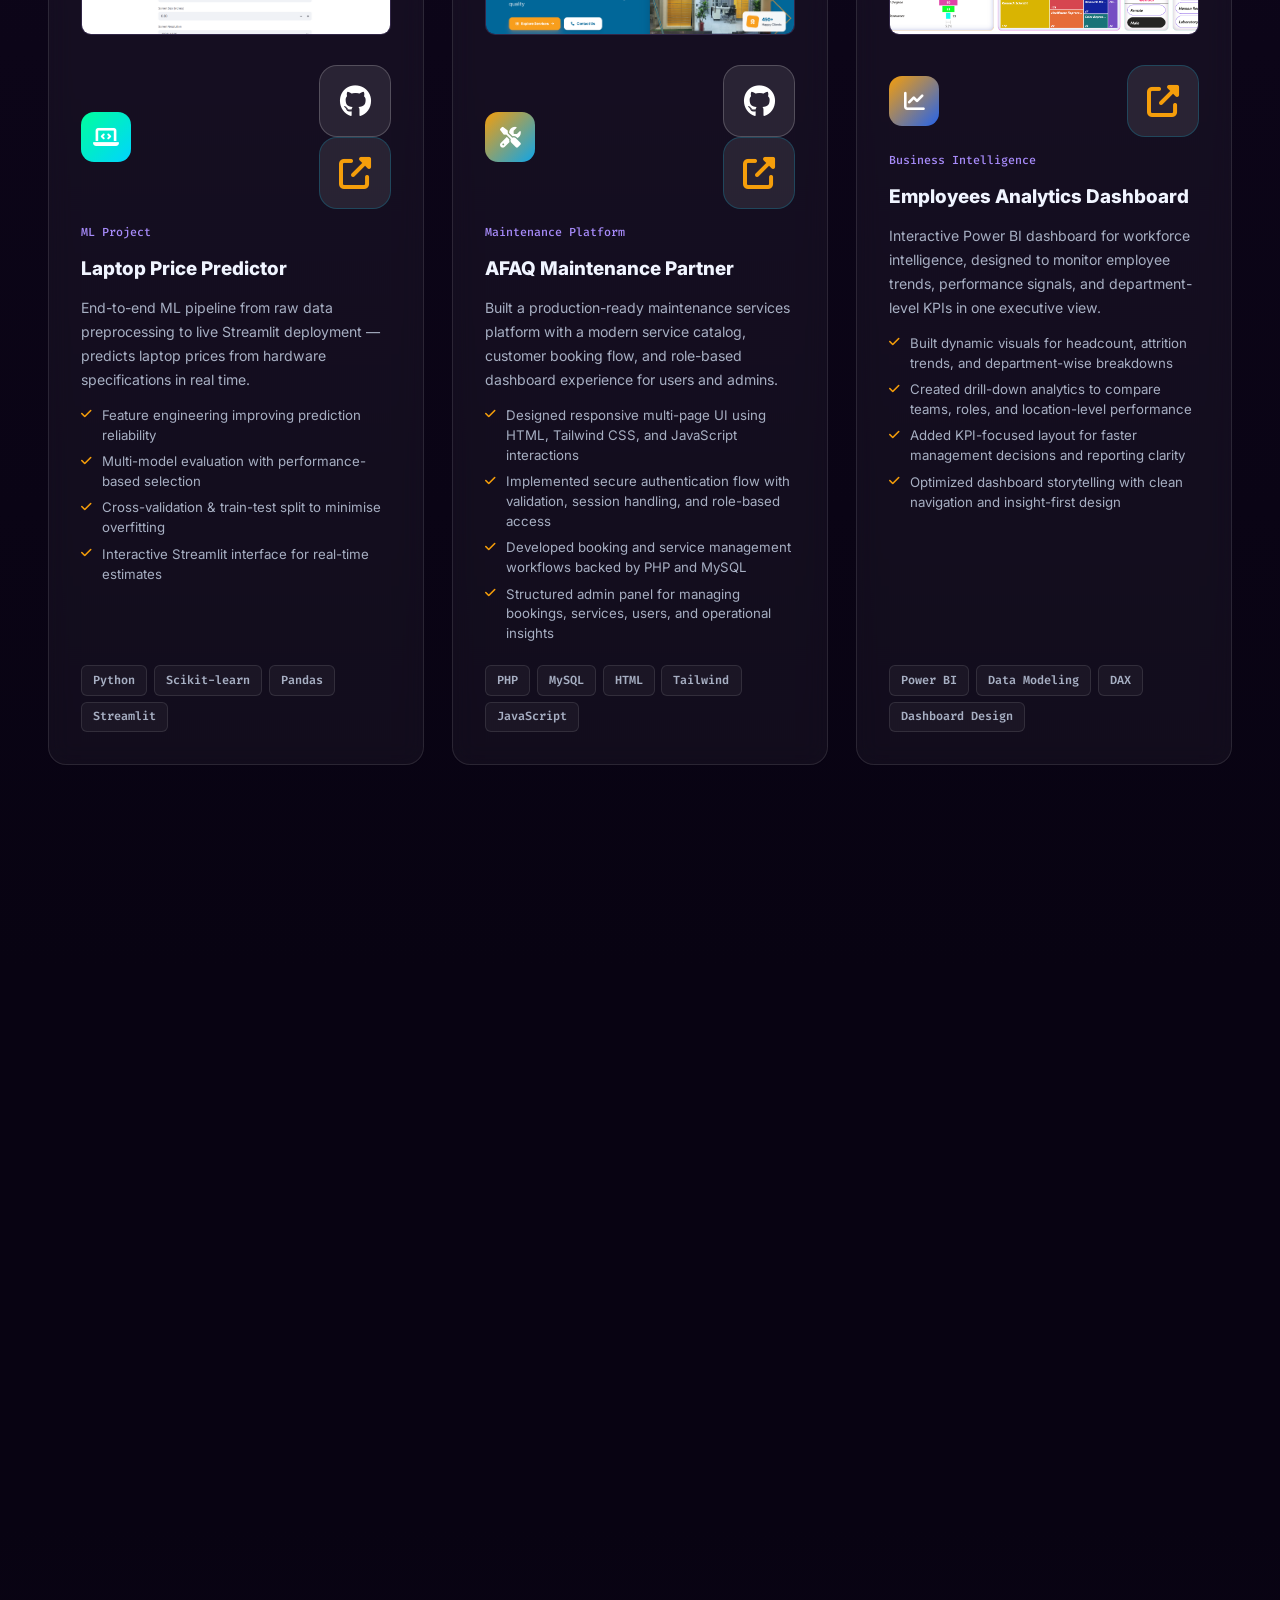
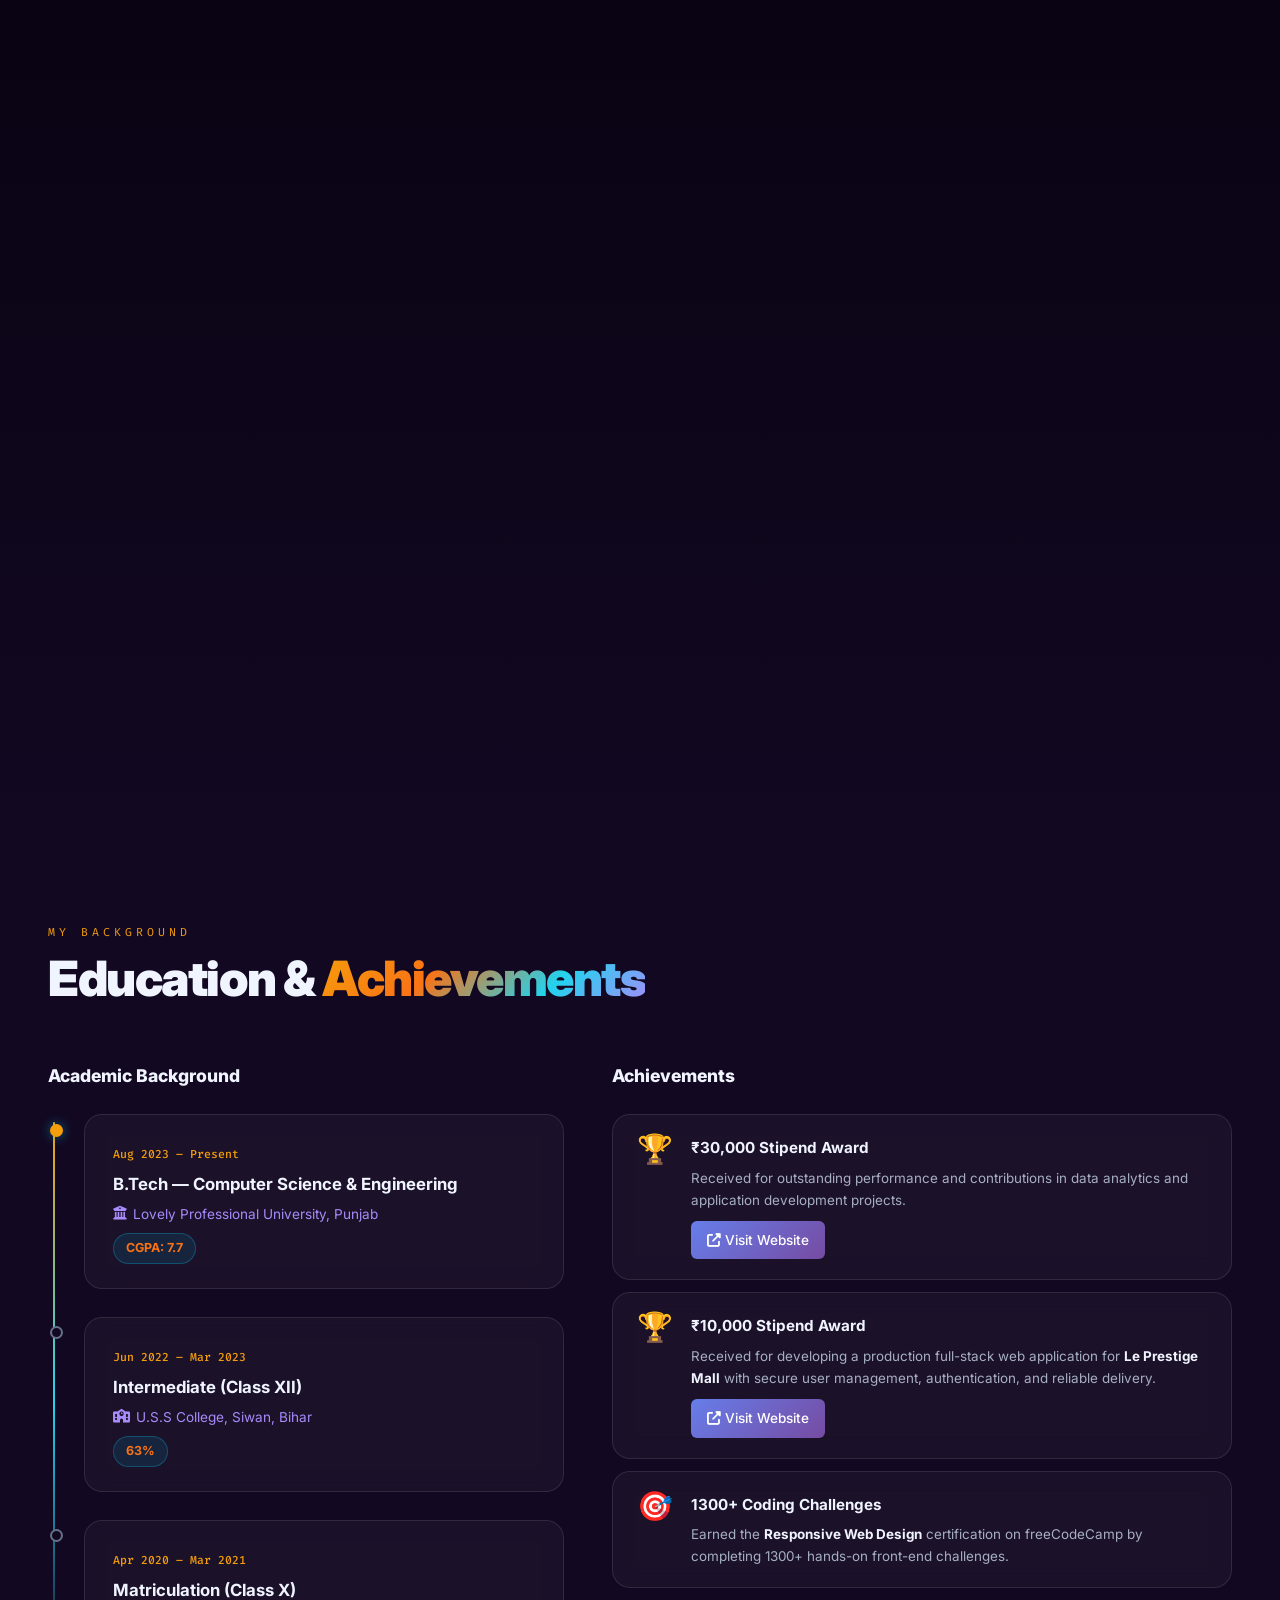
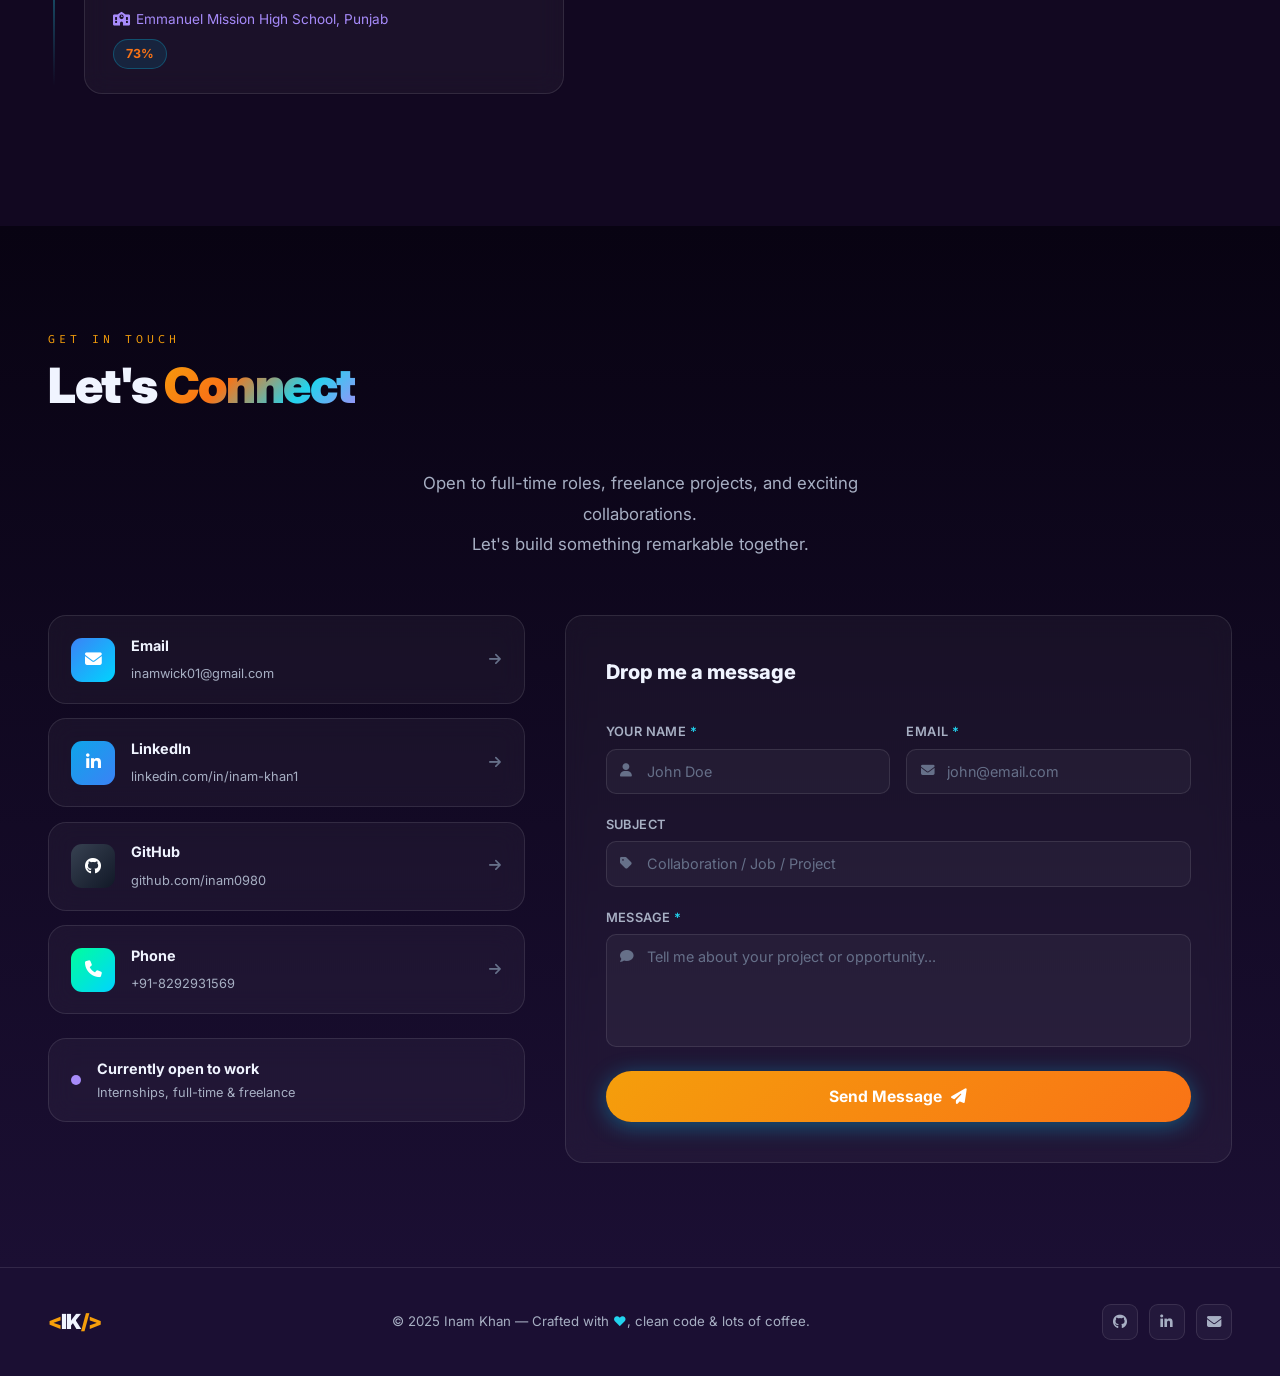
==== commit ed718173: "iann" ====
--- a/index.html
+++ b/index.html
@@ -698,8 +698,21 @@
           <div class="ach-item glass">
             <div class="ach-emoji">&#127942;</div>
             <div>
+              <h4>&#8377;30,000 Stipend Award</h4>
+              <p>Received for outstanding performance and contributions in data analytics and application development projects.</p>
+              <a href="https://afawq.com" target="_blank" class="ach-btn magnetic" style="display: inline-block; margin-top: 10px; padding: 8px 16px; background: linear-gradient(135deg, #667eea, #764ba2); color: white; border-radius: 6px; text-decoration: none; font-size: 0.85em; font-weight: 500; transition: all 0.3s ease;">
+                <i class="fas fa-external-link-alt"></i> Visit Website
+              </a>
+            </div>
+          </div>
+          <div class="ach-item glass">
+            <div class="ach-emoji">&#127942;</div>
+            <div>
               <h4>&#8377;10,000 Stipend Award</h4>
               <p>Received for developing a production full-stack web application for <strong>Le Prestige Mall</strong> with secure user management, authentication, and reliable delivery.</p>
+              <a href="https://leprestigemall.com/" target="_blank" class="ach-btn magnetic" style="display: inline-block; margin-top: 10px; padding: 8px 16px; background: linear-gradient(135deg, #667eea, #764ba2); color: white; border-radius: 6px; text-decoration: none; font-size: 0.85em; font-weight: 500; transition: all 0.3s ease;">
+                <i class="fas fa-external-link-alt"></i> Visit Website
+              </a>
             </div>
           </div>
           <div class="ach-item glass">
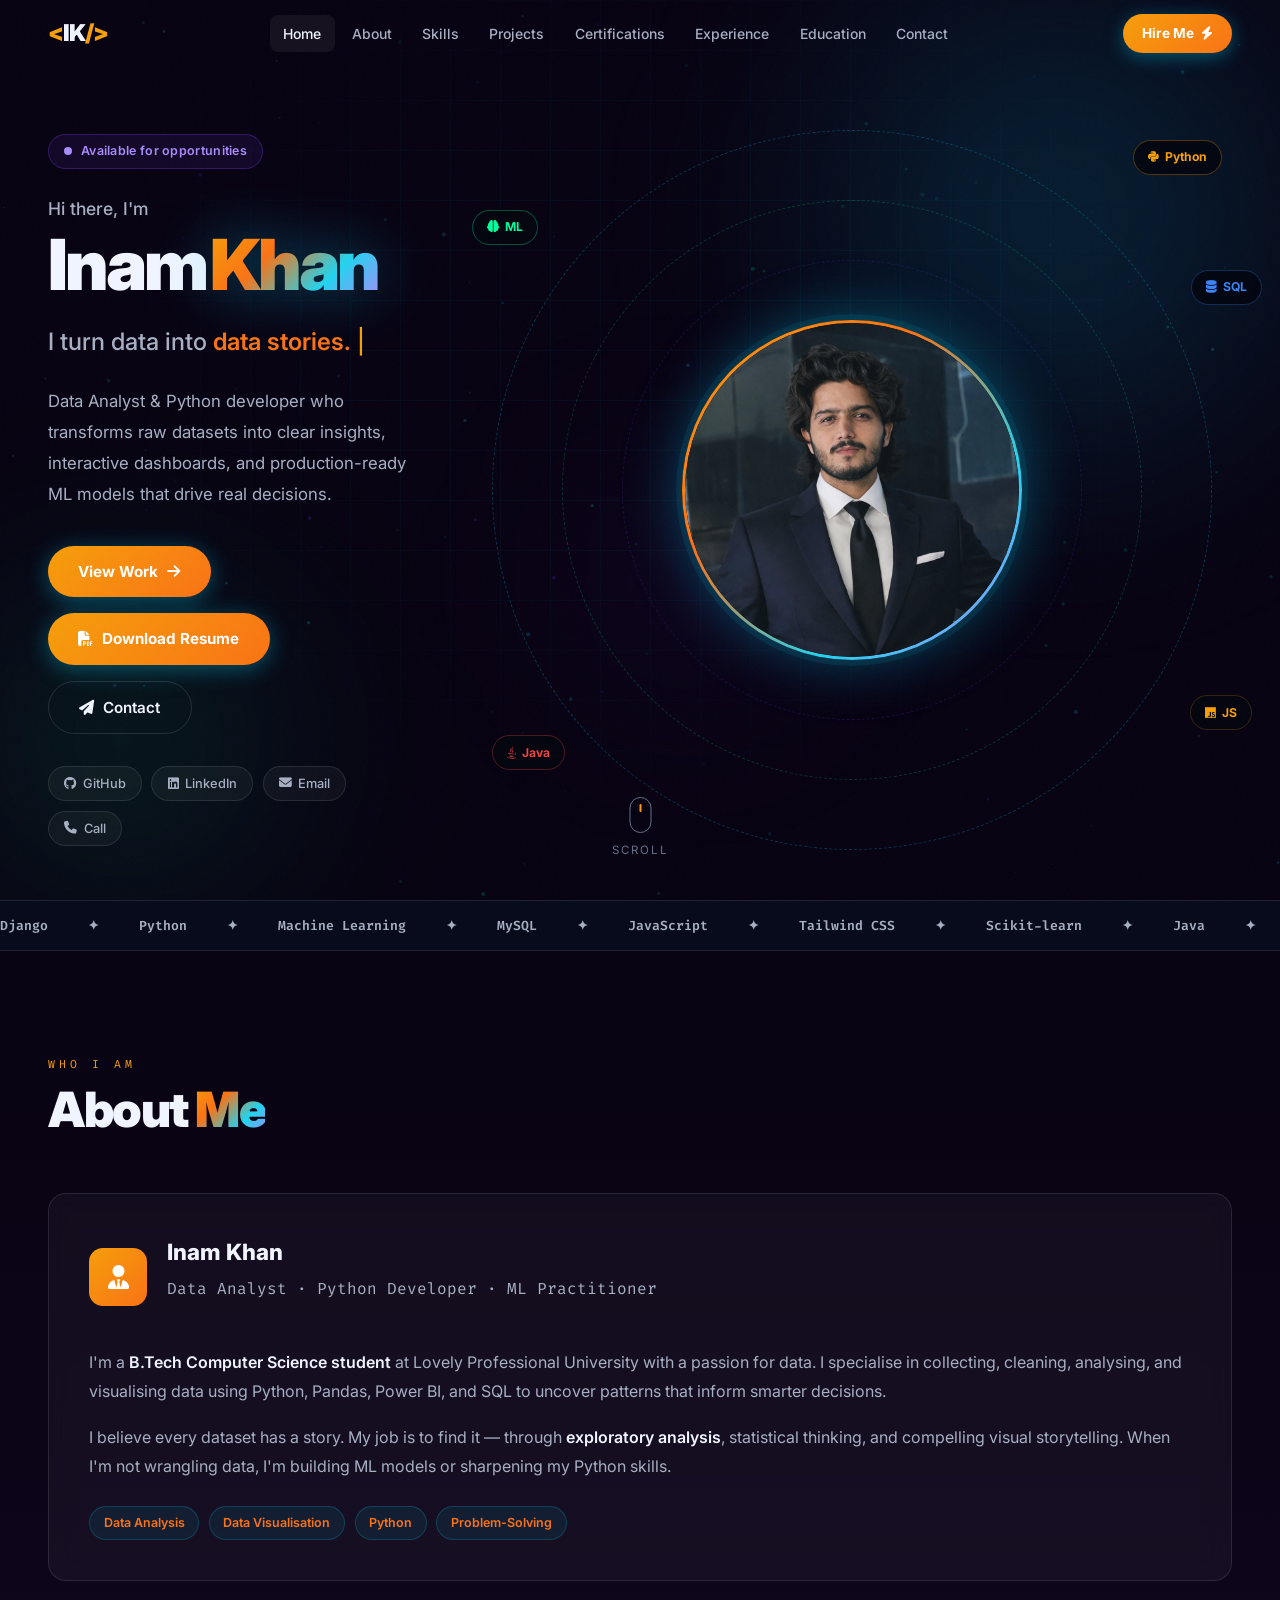
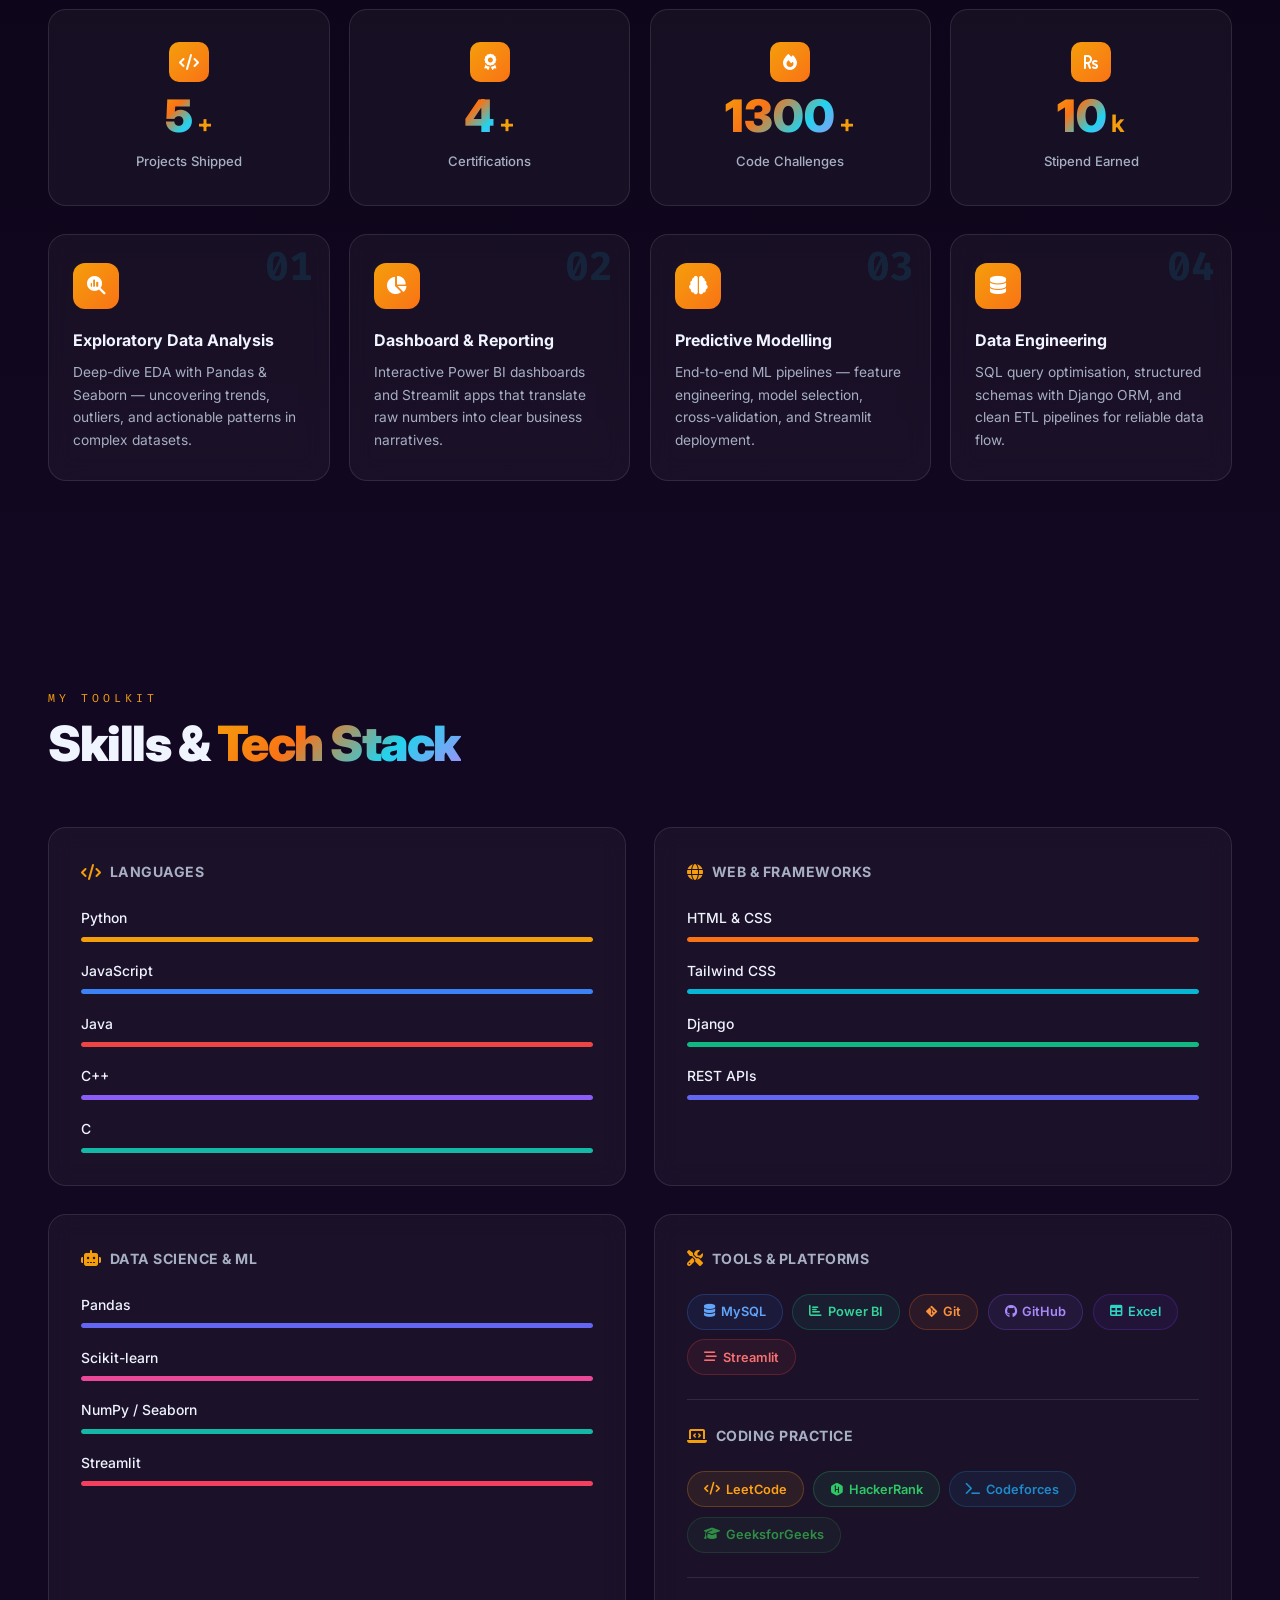
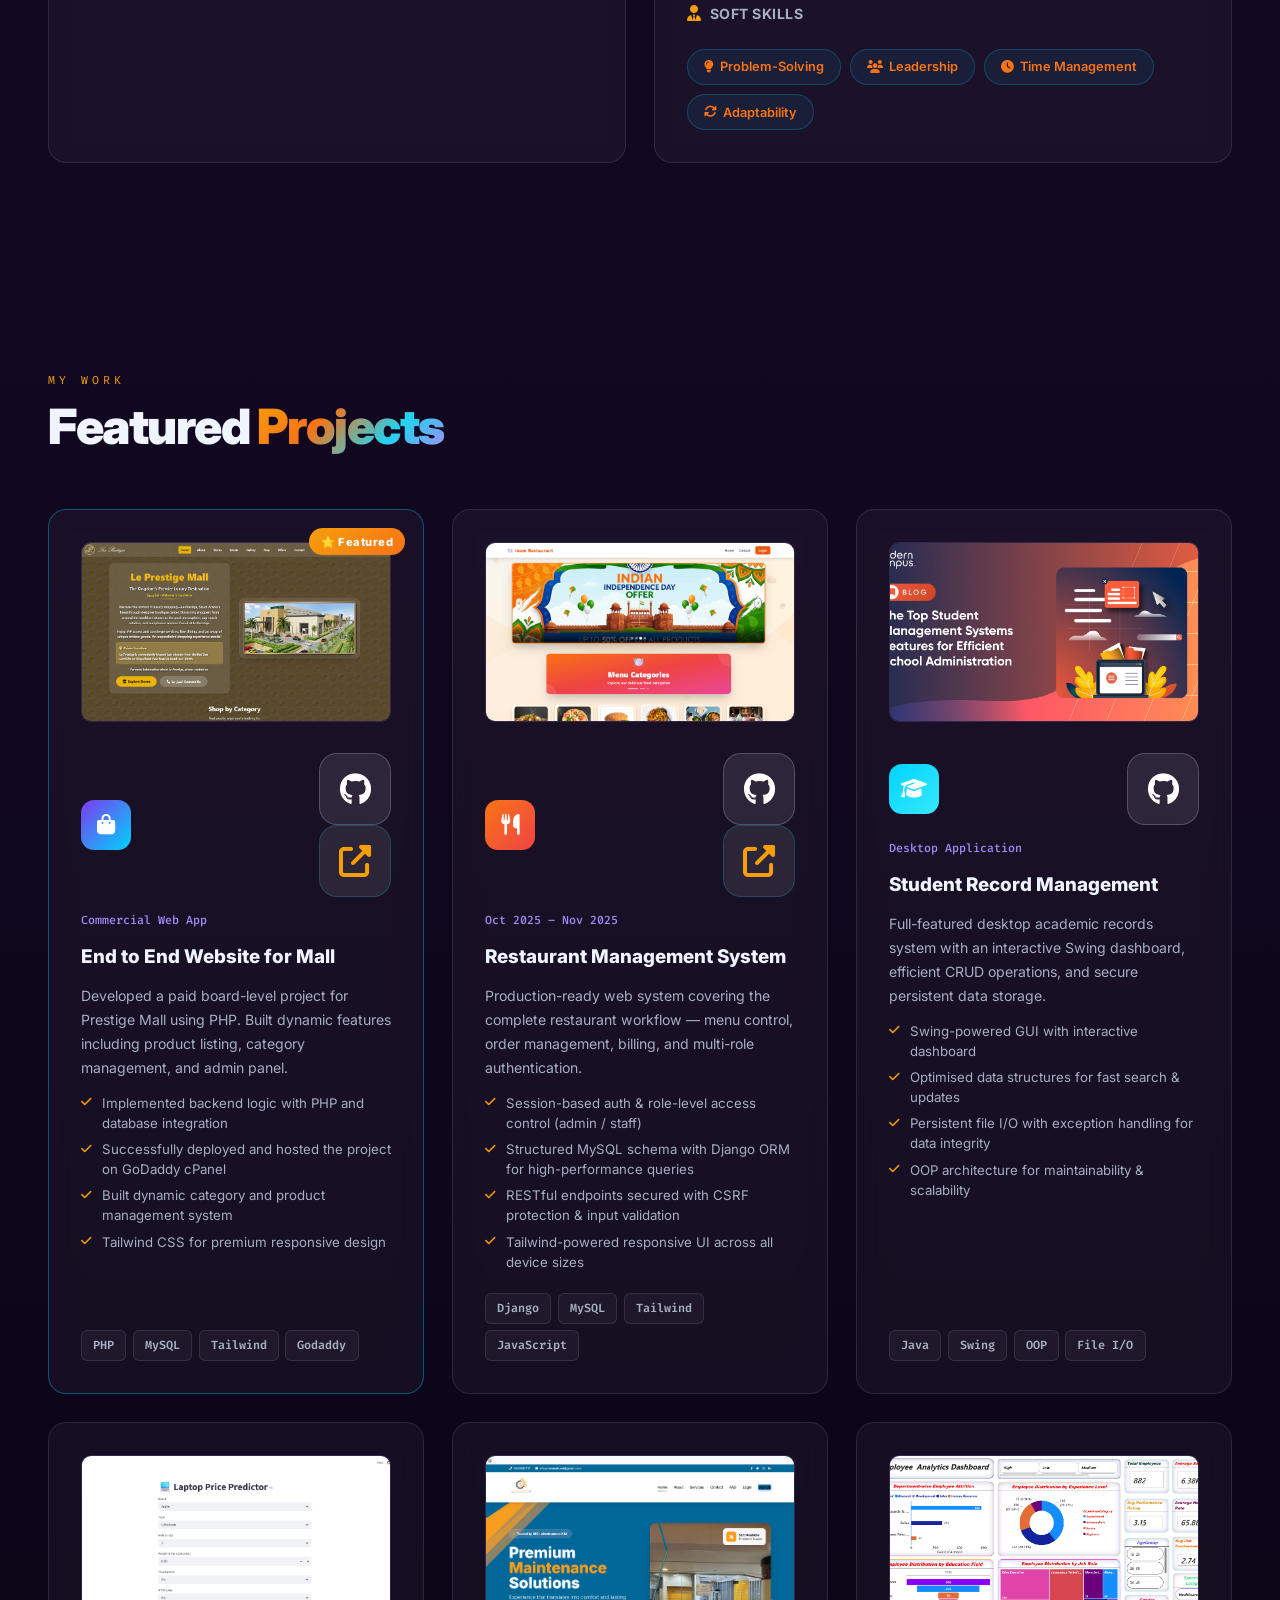
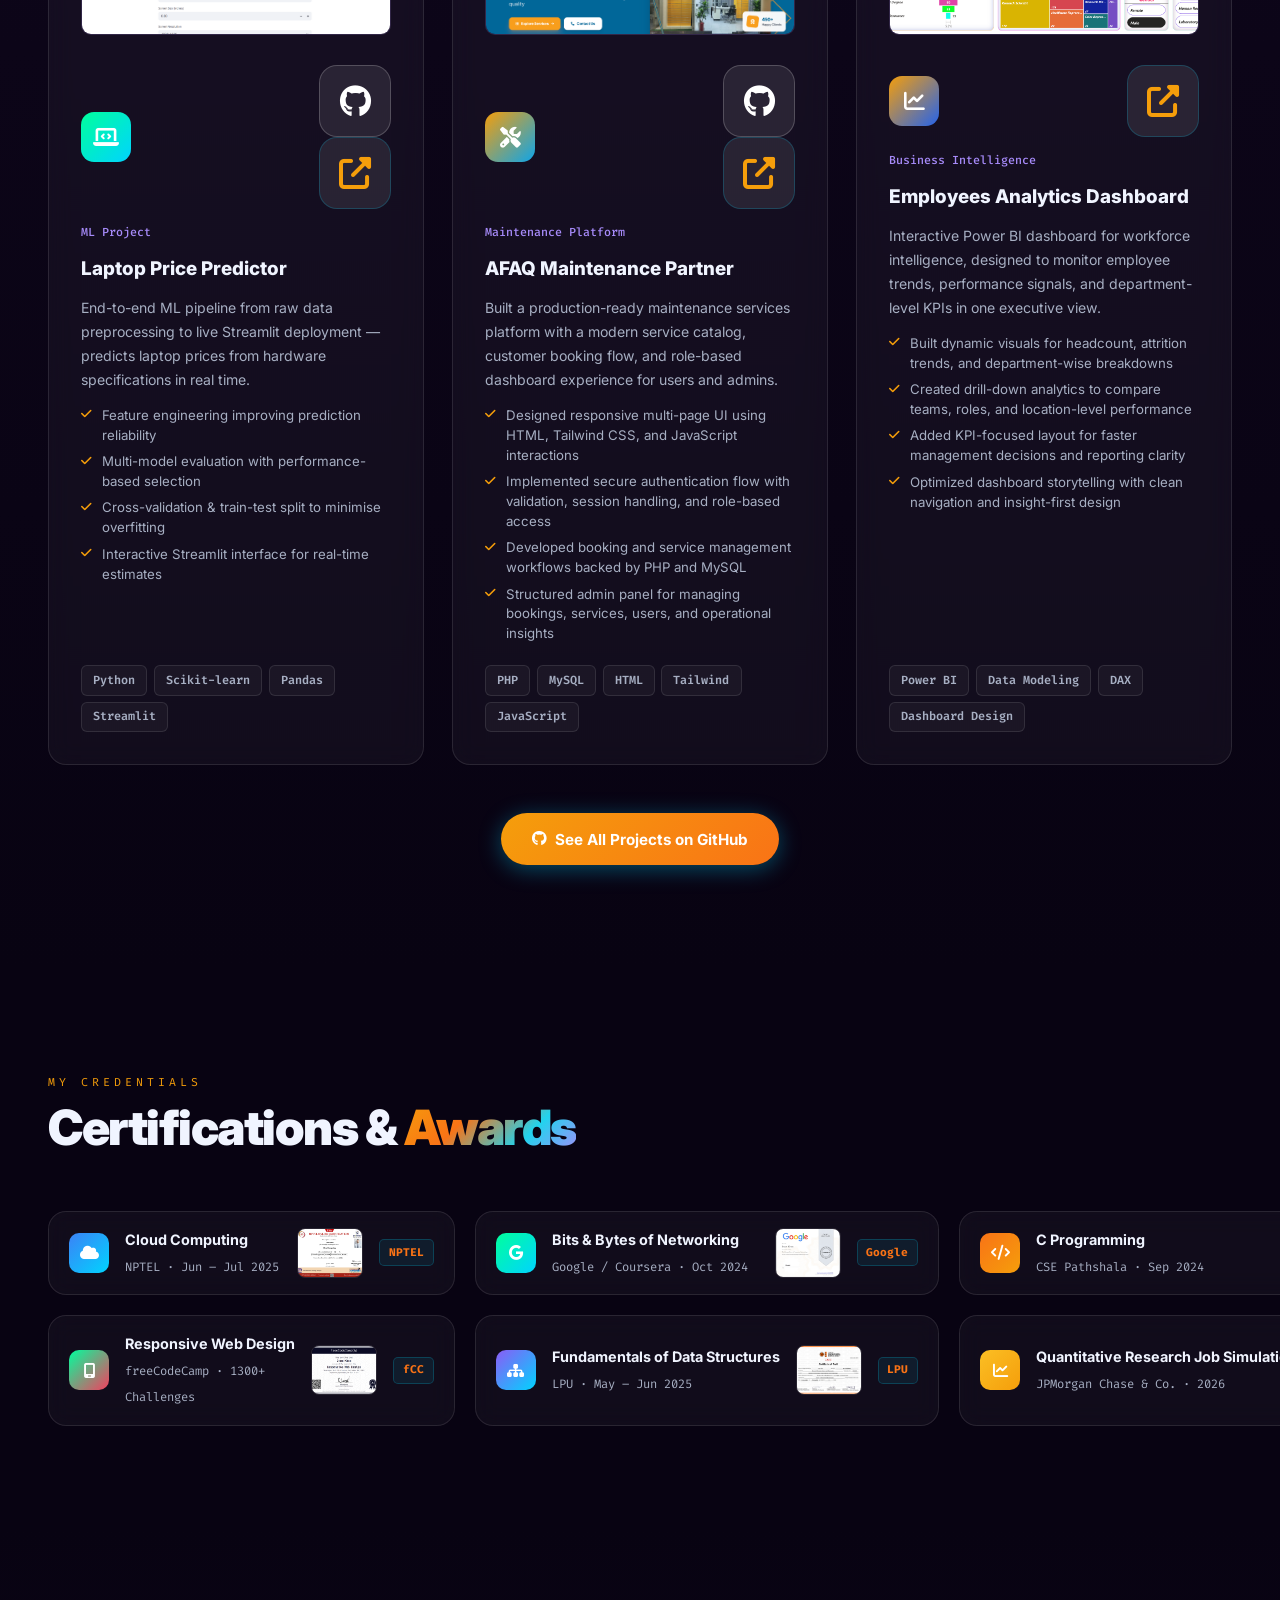
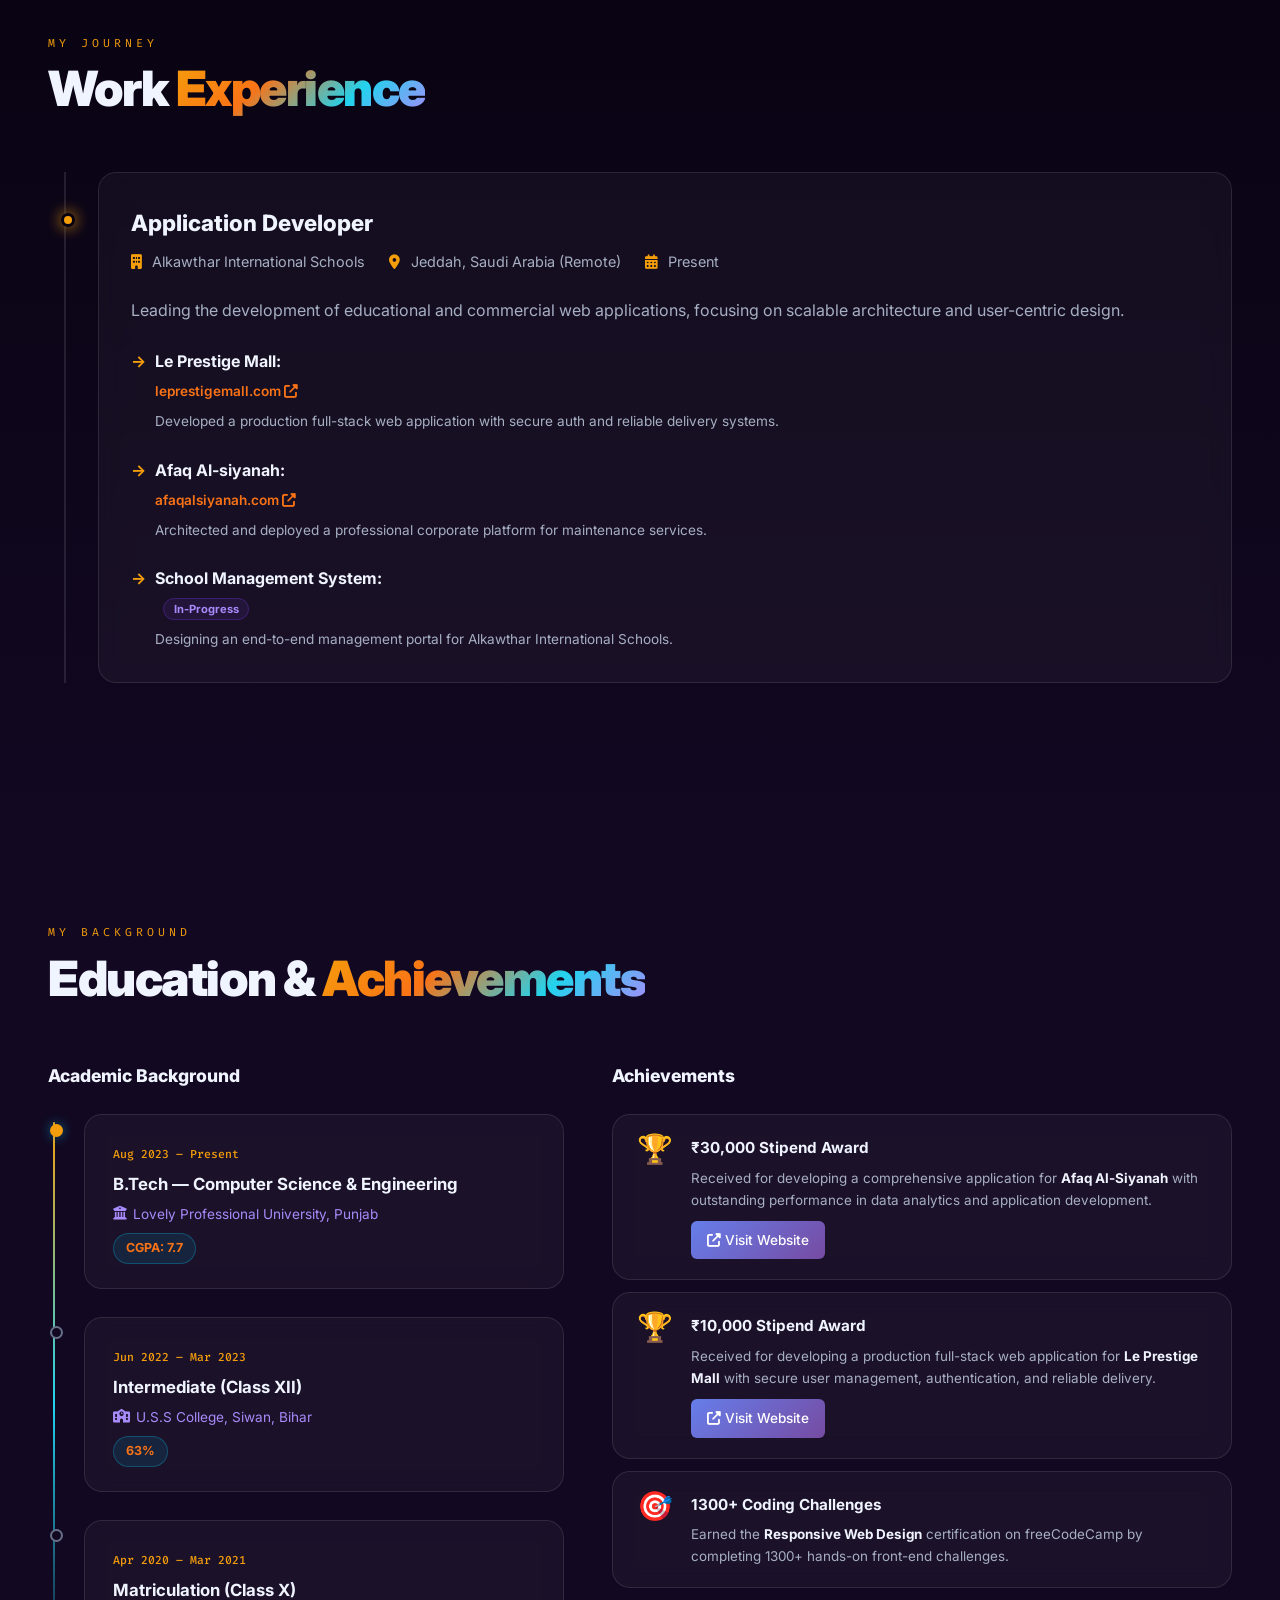
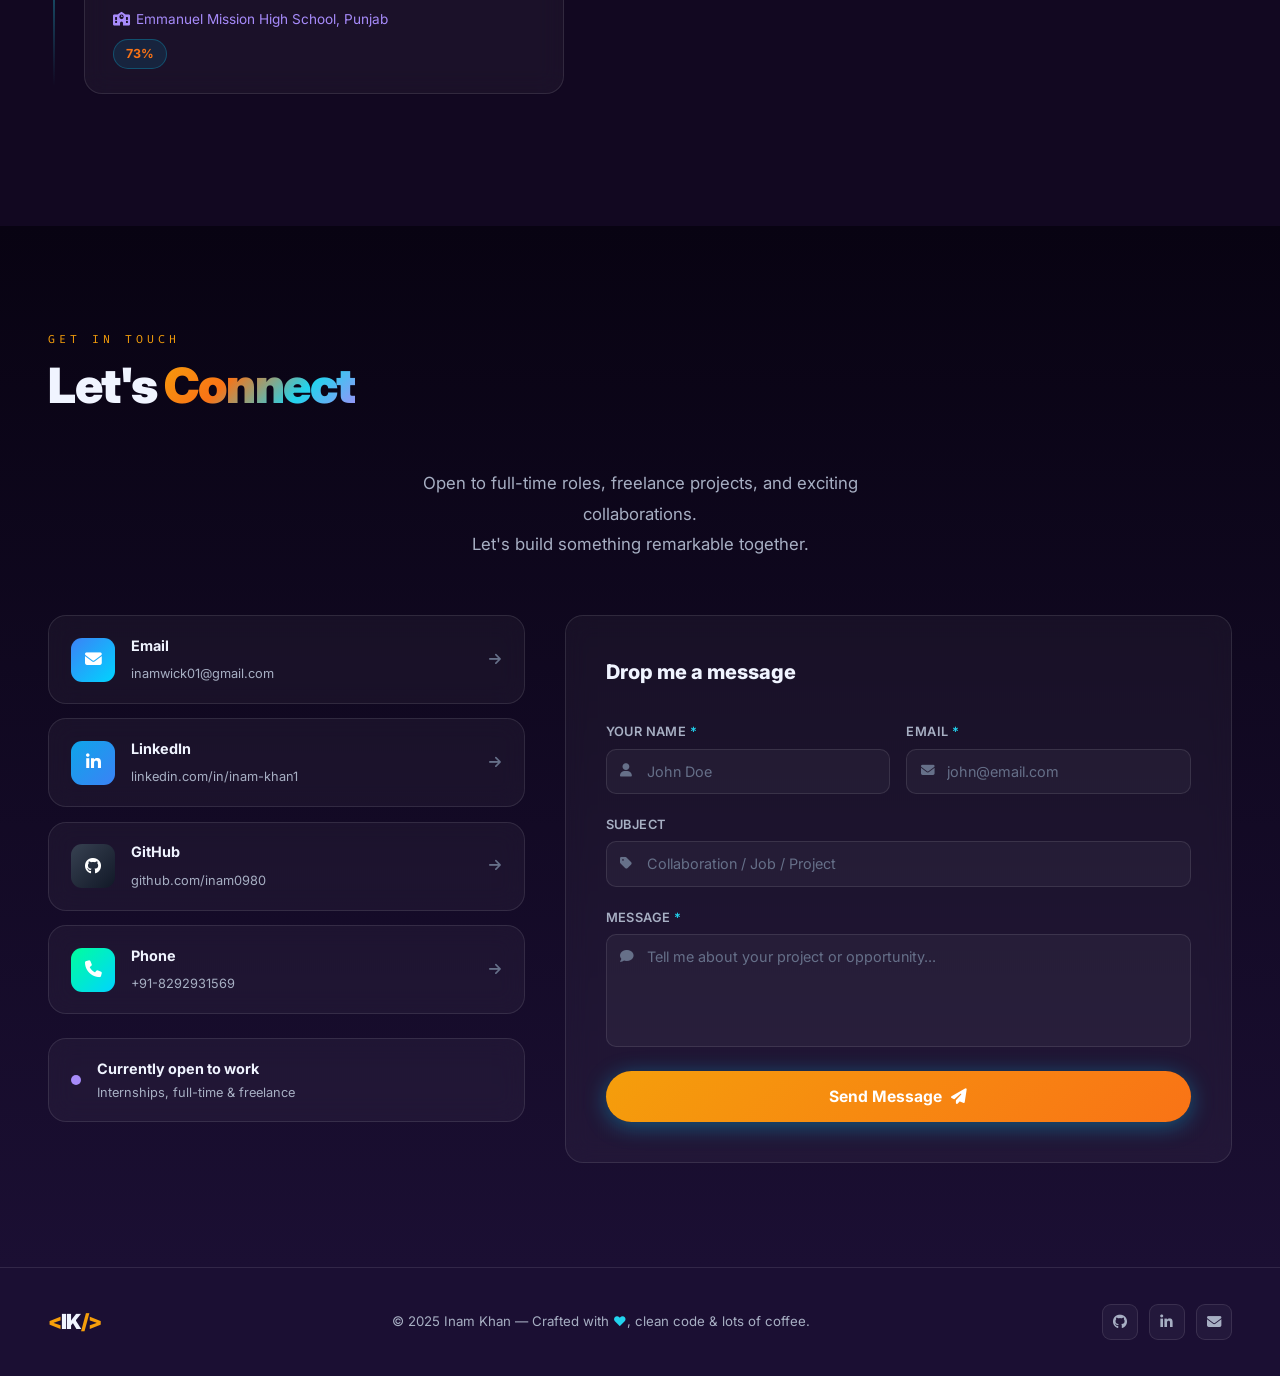
==== commit 8bcc15a2: "kd" ====
--- a/index.html
+++ b/index.html
@@ -699,8 +699,8 @@
             <div class="ach-emoji">&#127942;</div>
             <div>
               <h4>&#8377;30,000 Stipend Award</h4>
-              <p>Received for outstanding performance and contributions in data analytics and application development projects.</p>
-              <a href="https://afawq.com" target="_blank" class="ach-btn magnetic" style="display: inline-block; margin-top: 10px; padding: 8px 16px; background: linear-gradient(135deg, #667eea, #764ba2); color: white; border-radius: 6px; text-decoration: none; font-size: 0.85em; font-weight: 500; transition: all 0.3s ease;">
+              <p>Received for developing a comprehensive application for <strong>Afaq Al-Siyanah</strong> with outstanding performance in data analytics and application development.</p>
+              <a href="https://afaqalsiyanah.com/" target="_blank" class="ach-btn magnetic" style="display: inline-block; margin-top: 10px; padding: 8px 16px; background: linear-gradient(135deg, #667eea, #764ba2); color: white; border-radius: 6px; text-decoration: none; font-size: 0.85em; font-weight: 500; transition: all 0.3s ease;">
                 <i class="fas fa-external-link-alt"></i> Visit Website
               </a>
             </div>
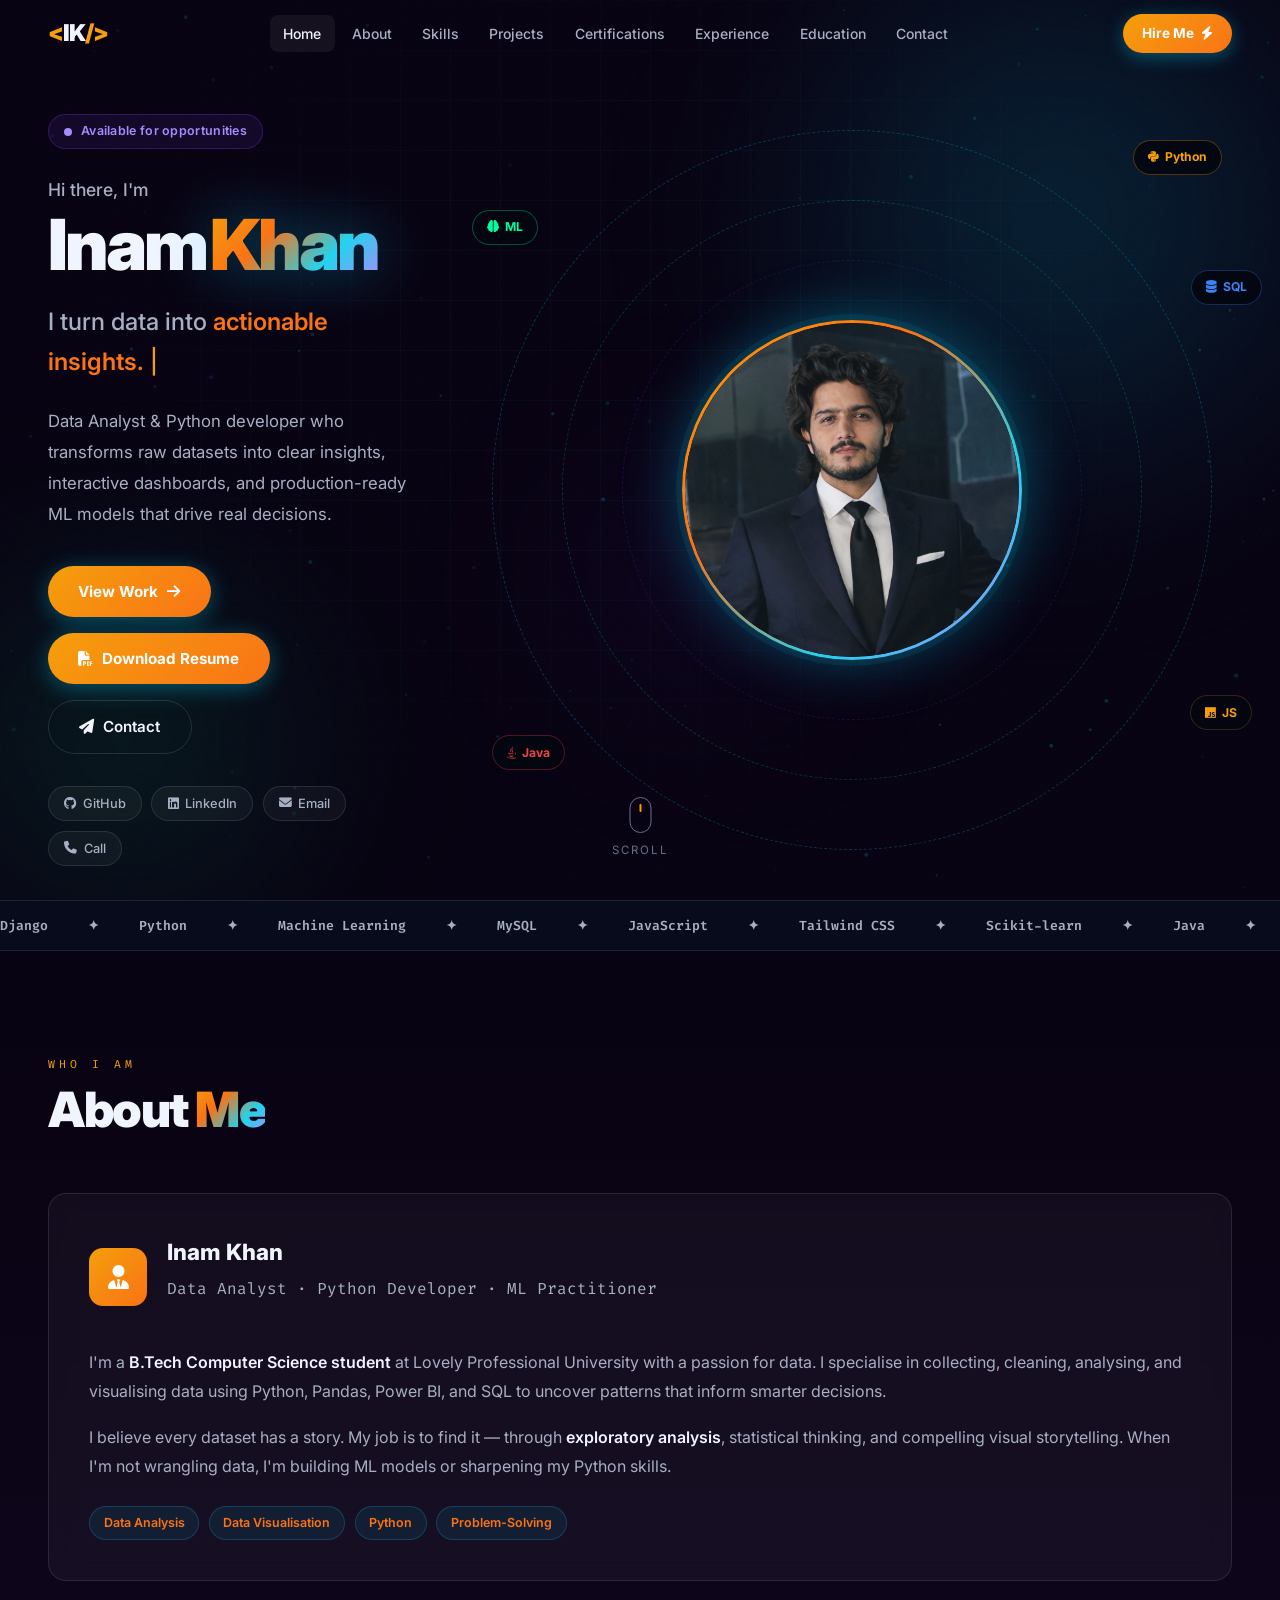
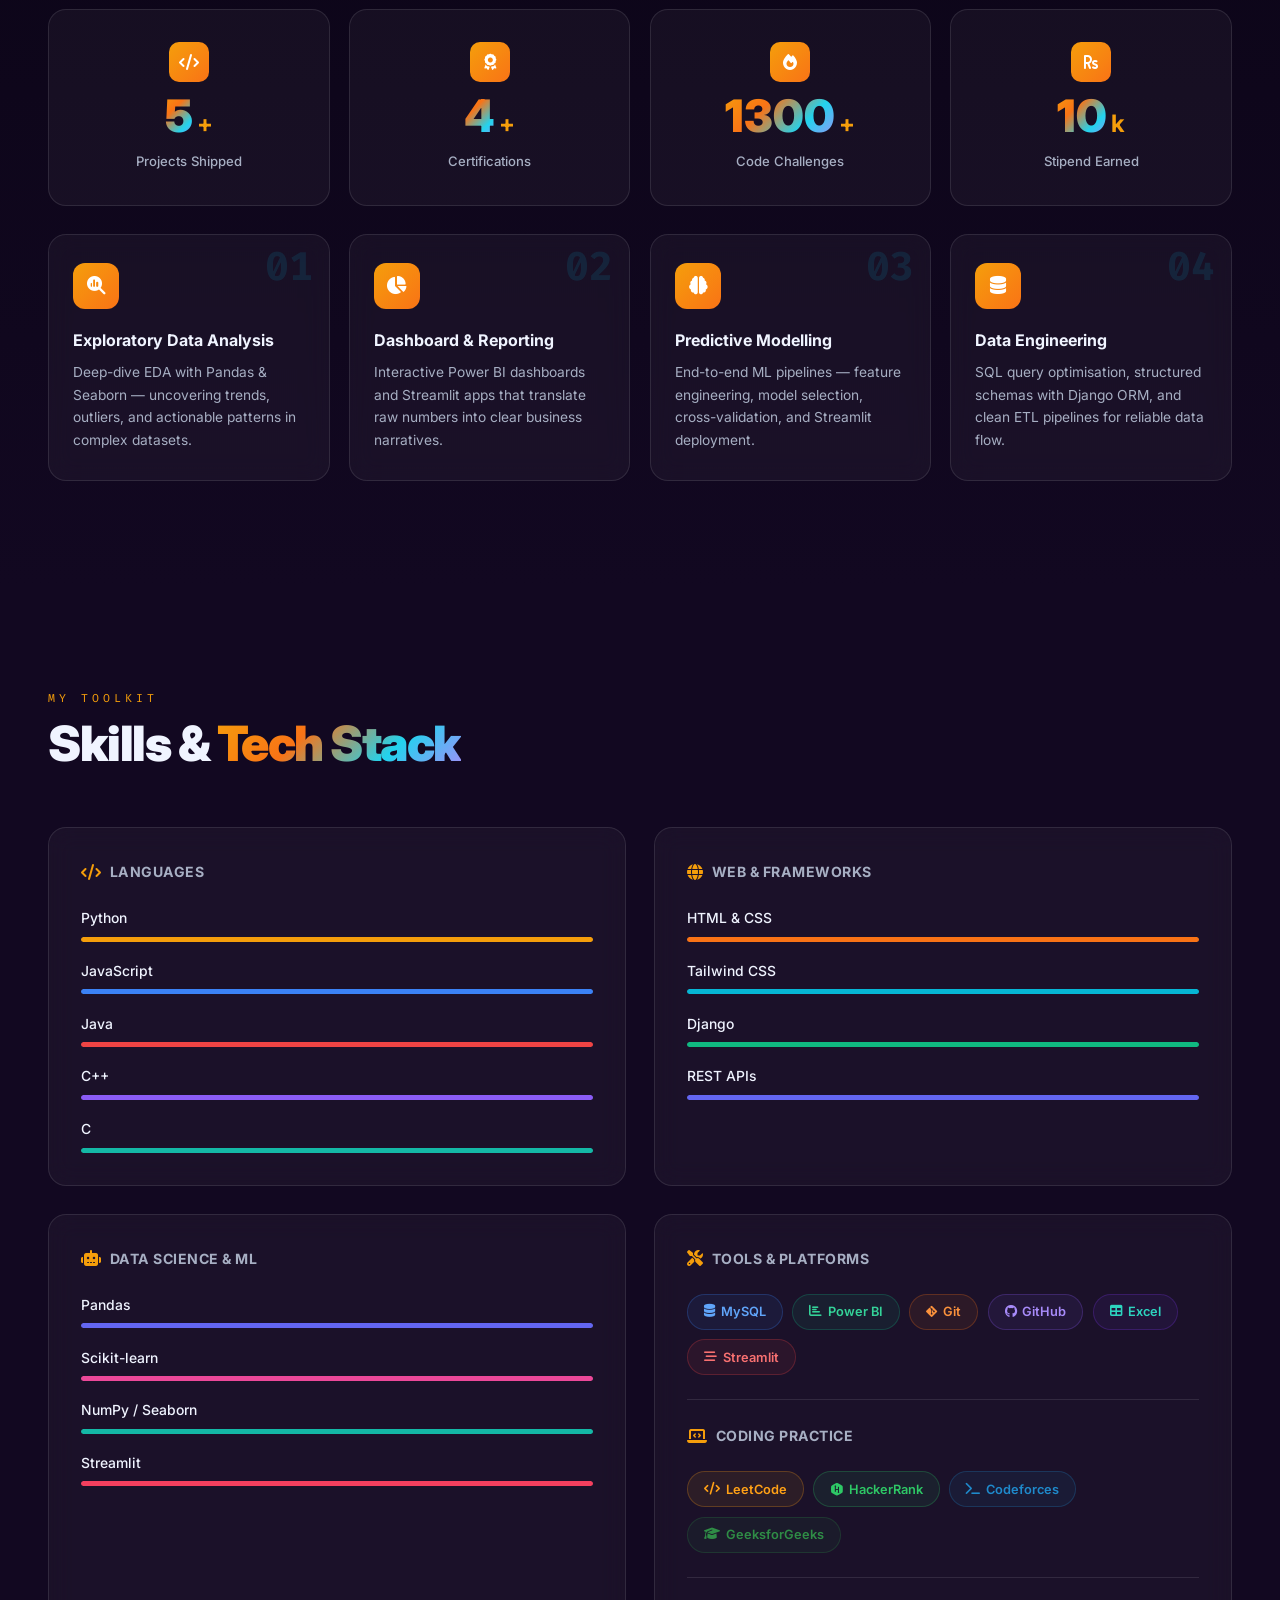
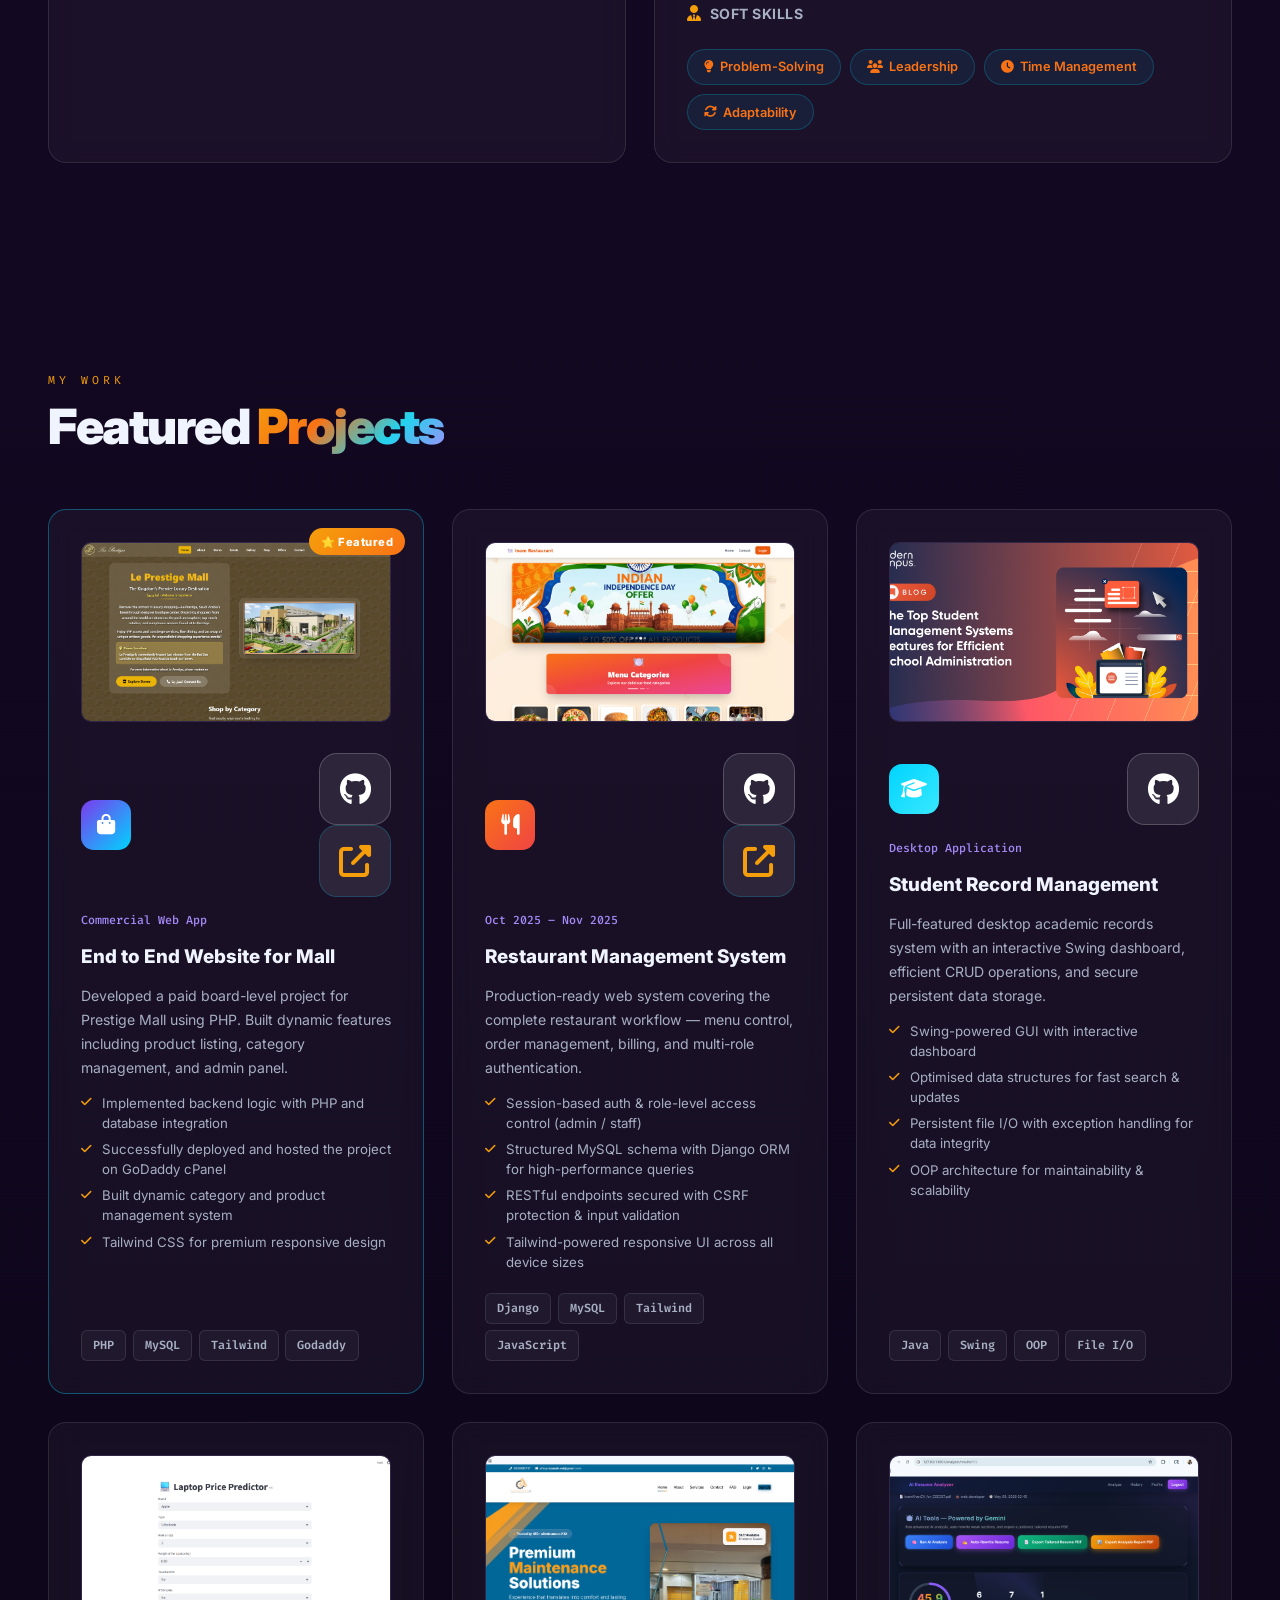
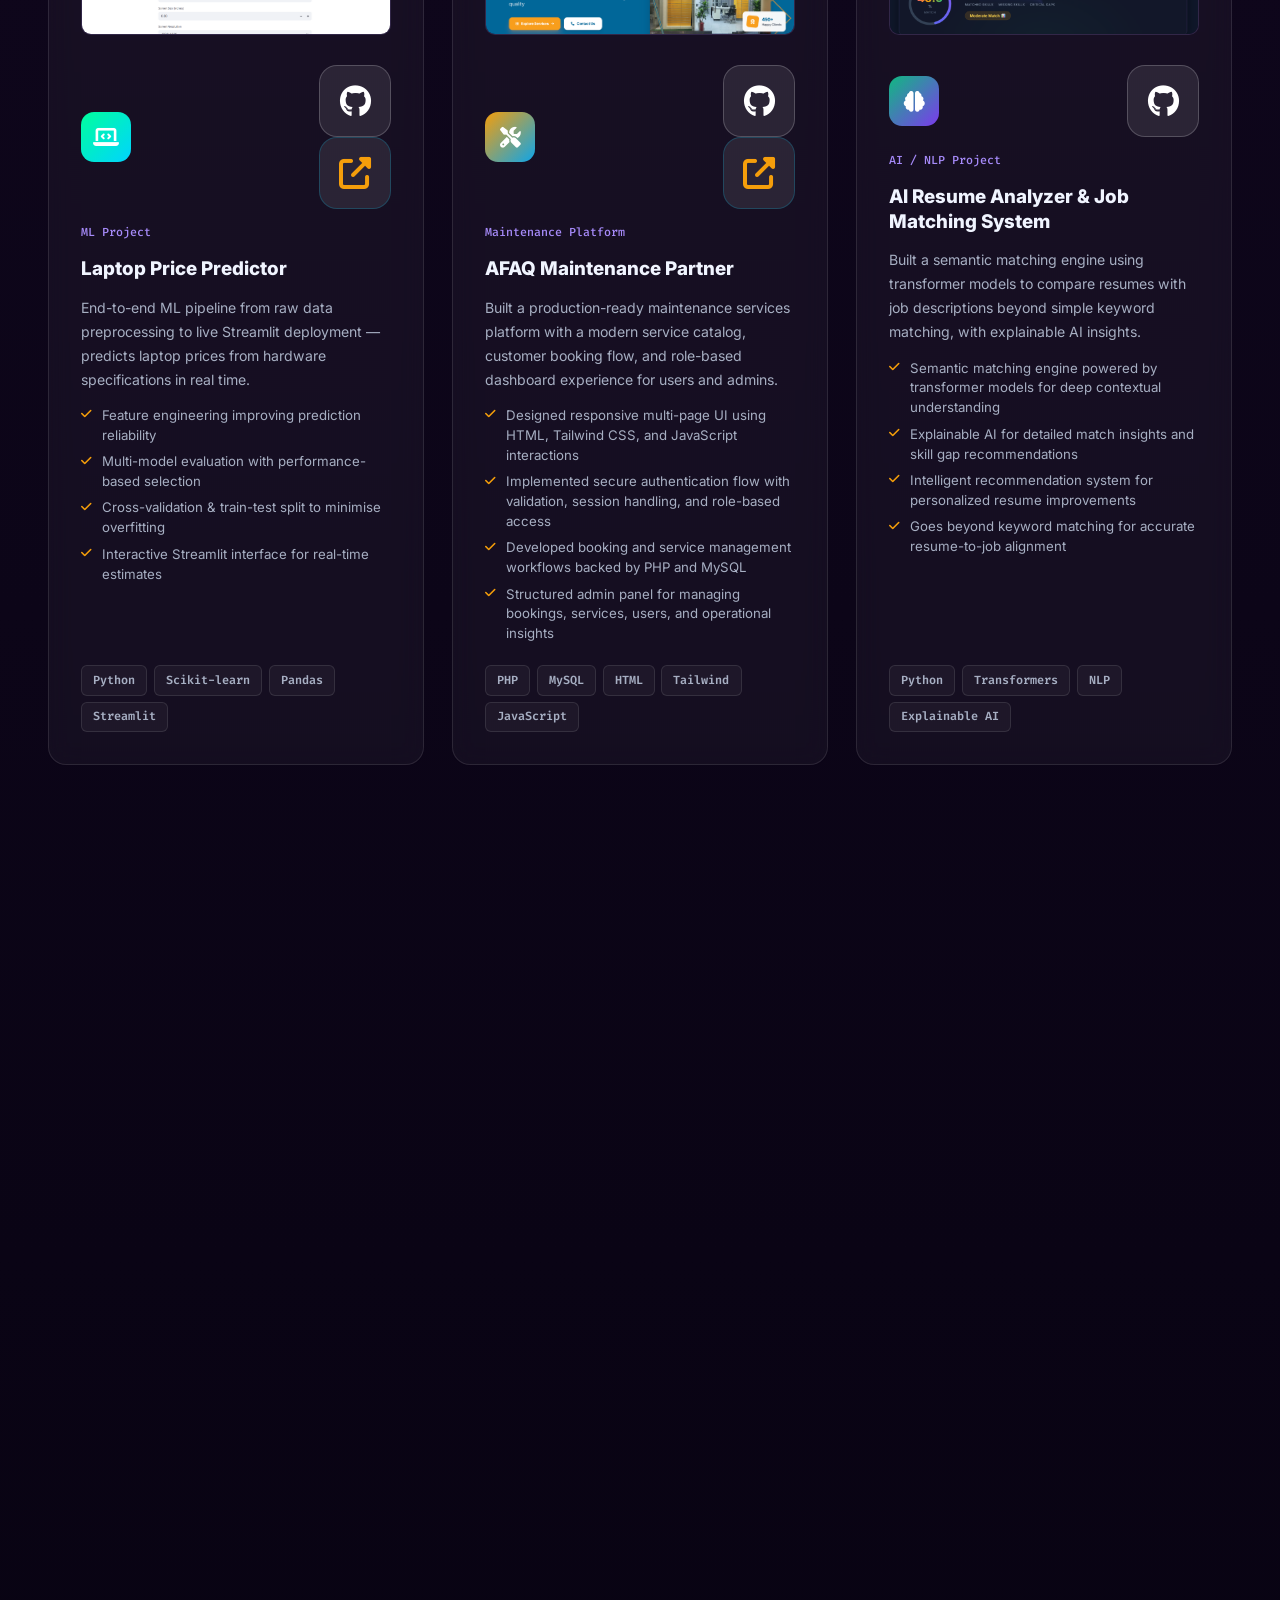
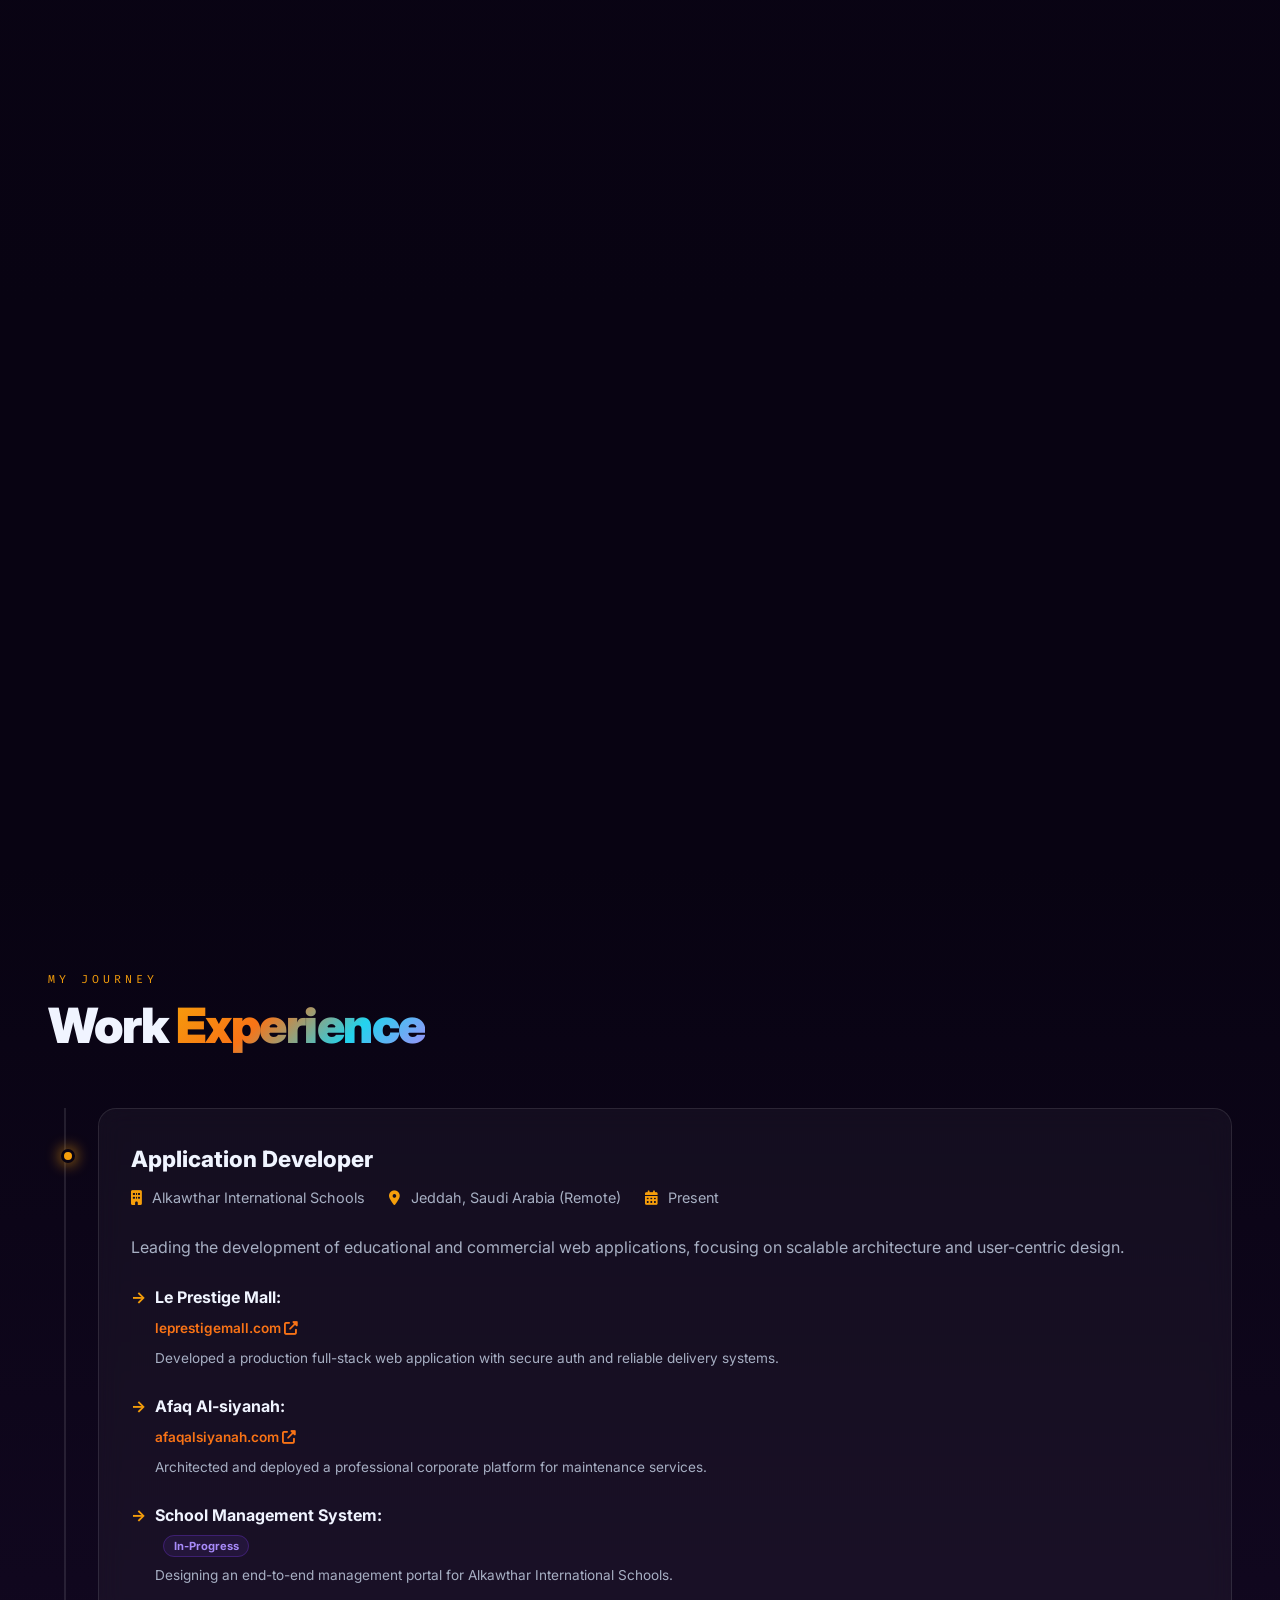
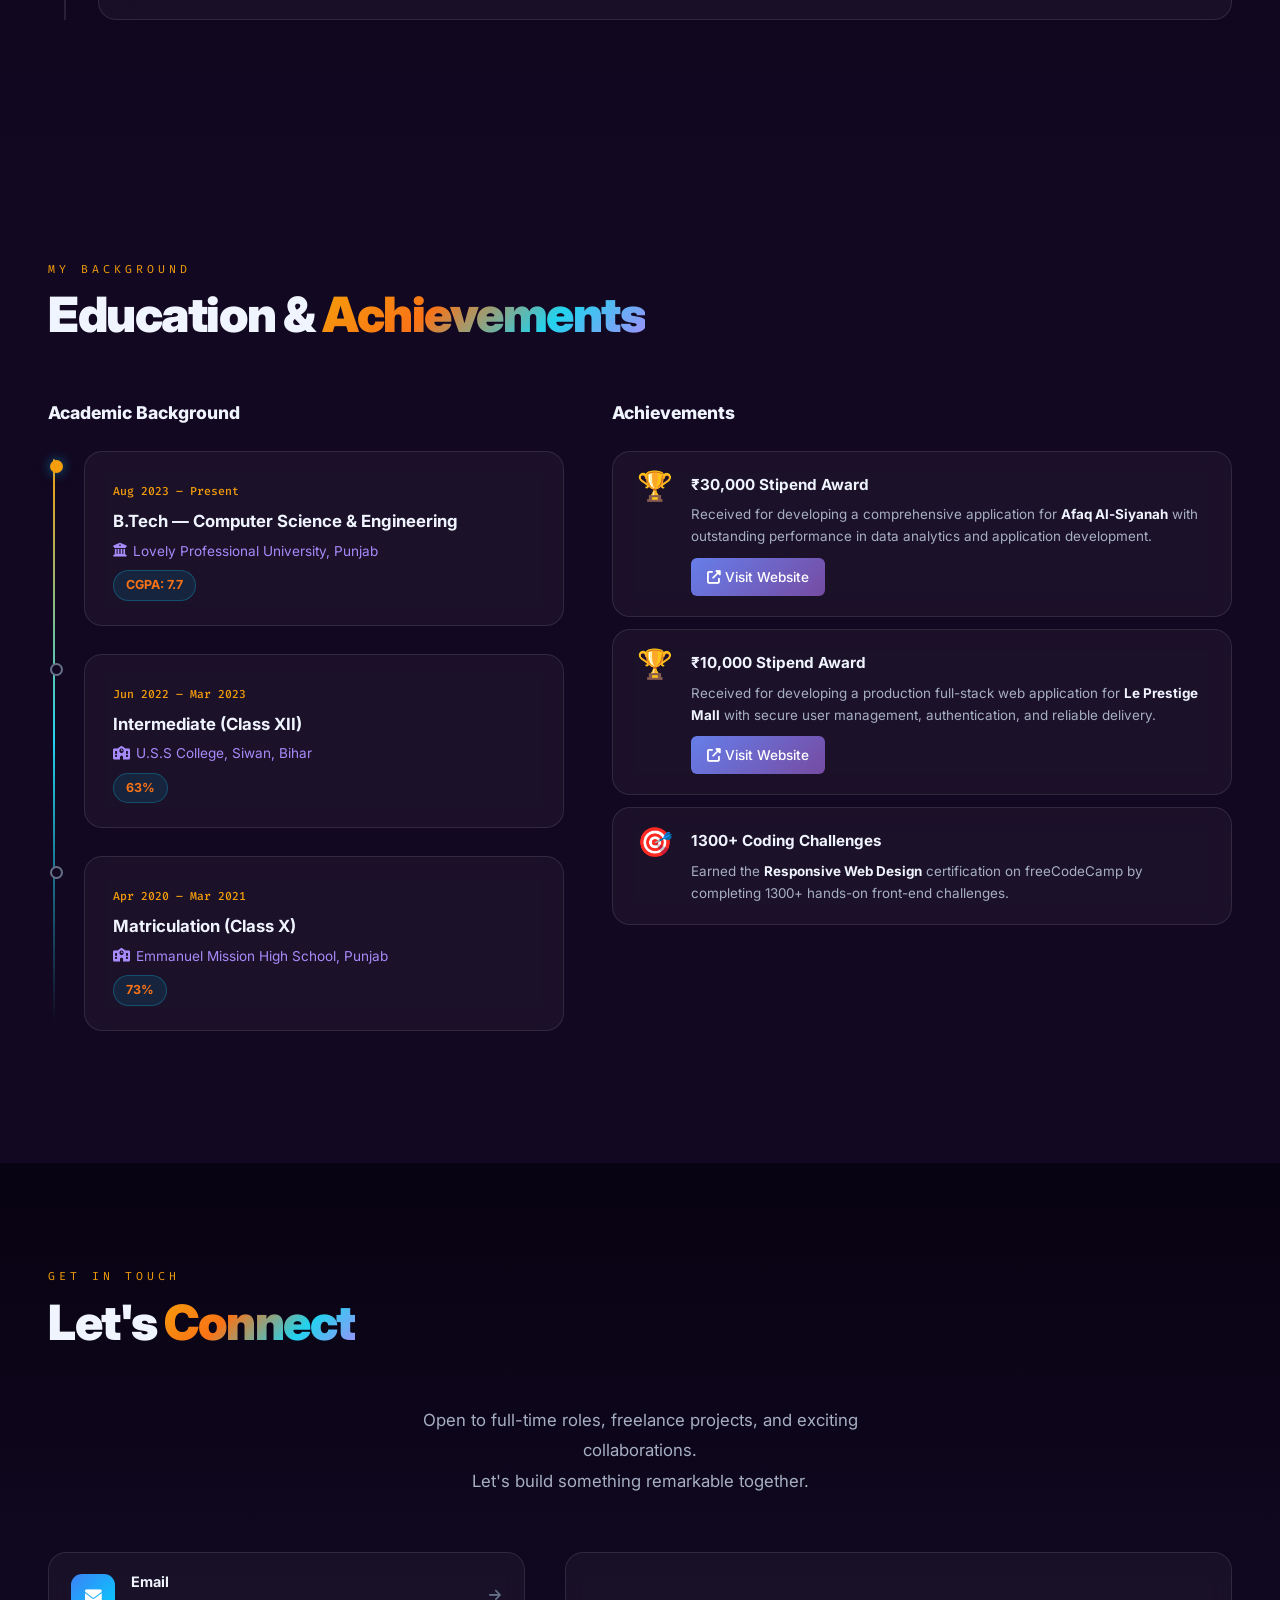
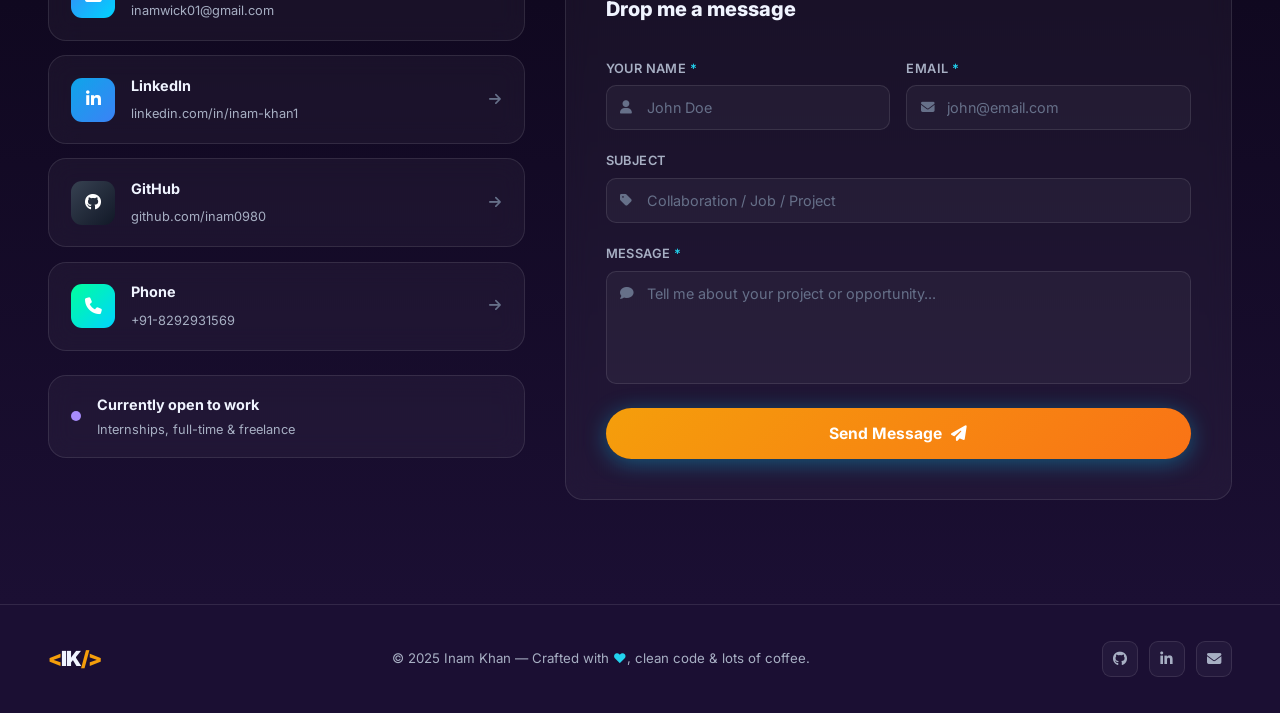
==== commit 57be667a: "Ianm" ====
--- a/index.html
+++ b/index.html
@@ -489,7 +489,58 @@
         </div>
       </div>
 
-      <!-- Project 6 -->
+      <!-- Project 6: AI Resume Analyzer -->
+      <div class="proj-card glass reveal">
+        <div class="proj-img">
+          <img src="projects/image.png" alt="AI Resume Analyzer & Job Matching System">
+        </div>
+        <div class="proj-top">
+          <div class="proj-icon" style="background: linear-gradient(135deg, #10b981, #7c3aed);"><i class="fas fa-brain"></i></div>
+          <div class="proj-links">
+            <a href="https://github.com/inam0980/AI-Resume-Analyzer-Job-Matching-System" target="_blank" class="proj-link-btn btn-github magnetic" title="View Code"><i class="fab fa-github"></i></a>
+          </div>
+        </div>
+        <div class="proj-tag-date">AI / NLP Project</div>
+        <h3 class="proj-title">AI Resume Analyzer &amp; Job Matching System</h3>
+        <p class="proj-desc">Built a semantic matching engine using transformer models to compare resumes with job descriptions beyond simple keyword matching, with explainable AI insights.</p>
+        <ul class="proj-feats">
+          <li><i class="fas fa-check"></i> Semantic matching engine powered by transformer models for deep contextual understanding</li>
+          <li><i class="fas fa-check"></i> Explainable AI for detailed match insights and skill gap recommendations</li>
+          <li><i class="fas fa-check"></i> Intelligent recommendation system for personalized resume improvements</li>
+          <li><i class="fas fa-check"></i> Goes beyond keyword matching for accurate resume-to-job alignment</li>
+        </ul>
+        <div class="proj-stack">
+          <span>Python</span><span>Transformers</span><span>NLP</span><span>Explainable AI</span>
+        </div>
+      </div>
+
+      <!-- Project 7: AI-Powered Online Exam Platform -->
+      <div class="proj-card glass reveal">
+        <div class="proj-img">
+          <img src="projects/image copy.png" alt="AI-Powered Online Exam Platform">
+        </div>
+        <div class="proj-top">
+          <div class="proj-icon" style="background: linear-gradient(135deg, #2563eb, #10b981);"><i class="fas fa-user-shield"></i></div>
+          <div class="proj-links">
+            <a href="https://github.com/inam0980/Exam-Plarform-By-Django" target="_blank" class="proj-link-btn btn-github magnetic" title="View Code"><i class="fab fa-github"></i></a>
+            <a href="https://examinam.pythonanywhere.com/" target="_blank" class="proj-link-btn btn-live magnetic" title="Live Demo"><i class="fas fa-external-link-alt"></i></a>
+          </div>
+        </div>
+        <div class="proj-tag-date">Dec 2025</div>
+        <h3 class="proj-title">AI-Powered Online Exam Platform</h3>
+        <p class="proj-desc">Full-stack online examination system with role-based access control, secure authentication, automated evaluation, and AI-based proctoring features for cheating detection.</p>
+        <ul class="proj-feats">
+          <li><i class="fas fa-check"></i> Role-based access control with secure session-based authentication</li>
+          <li><i class="fas fa-check"></i> Timer-based exams, automated evaluation, and performance analytics dashboard</li>
+          <li><i class="fas fa-check"></i> AI proctoring with tab-switch detection, session monitoring &amp; anomaly detection</li>
+          <li><i class="fas fa-check"></i> Computer vision integration planned for face tracking and cheating detection</li>
+        </ul>
+        <div class="proj-stack">
+          <span>Django</span><span>PostgreSQL</span><span>Tailwind</span><span>JavaScript</span><span>scikit-learn</span><span>OpenCV</span>
+        </div>
+      </div>
+
+      <!-- Project 8 -->
       <div class="proj-card glass reveal">
         <div class="proj-img">
           <img src="projects/employee_analytics.png" alt="Employees Analytics Dashboard">
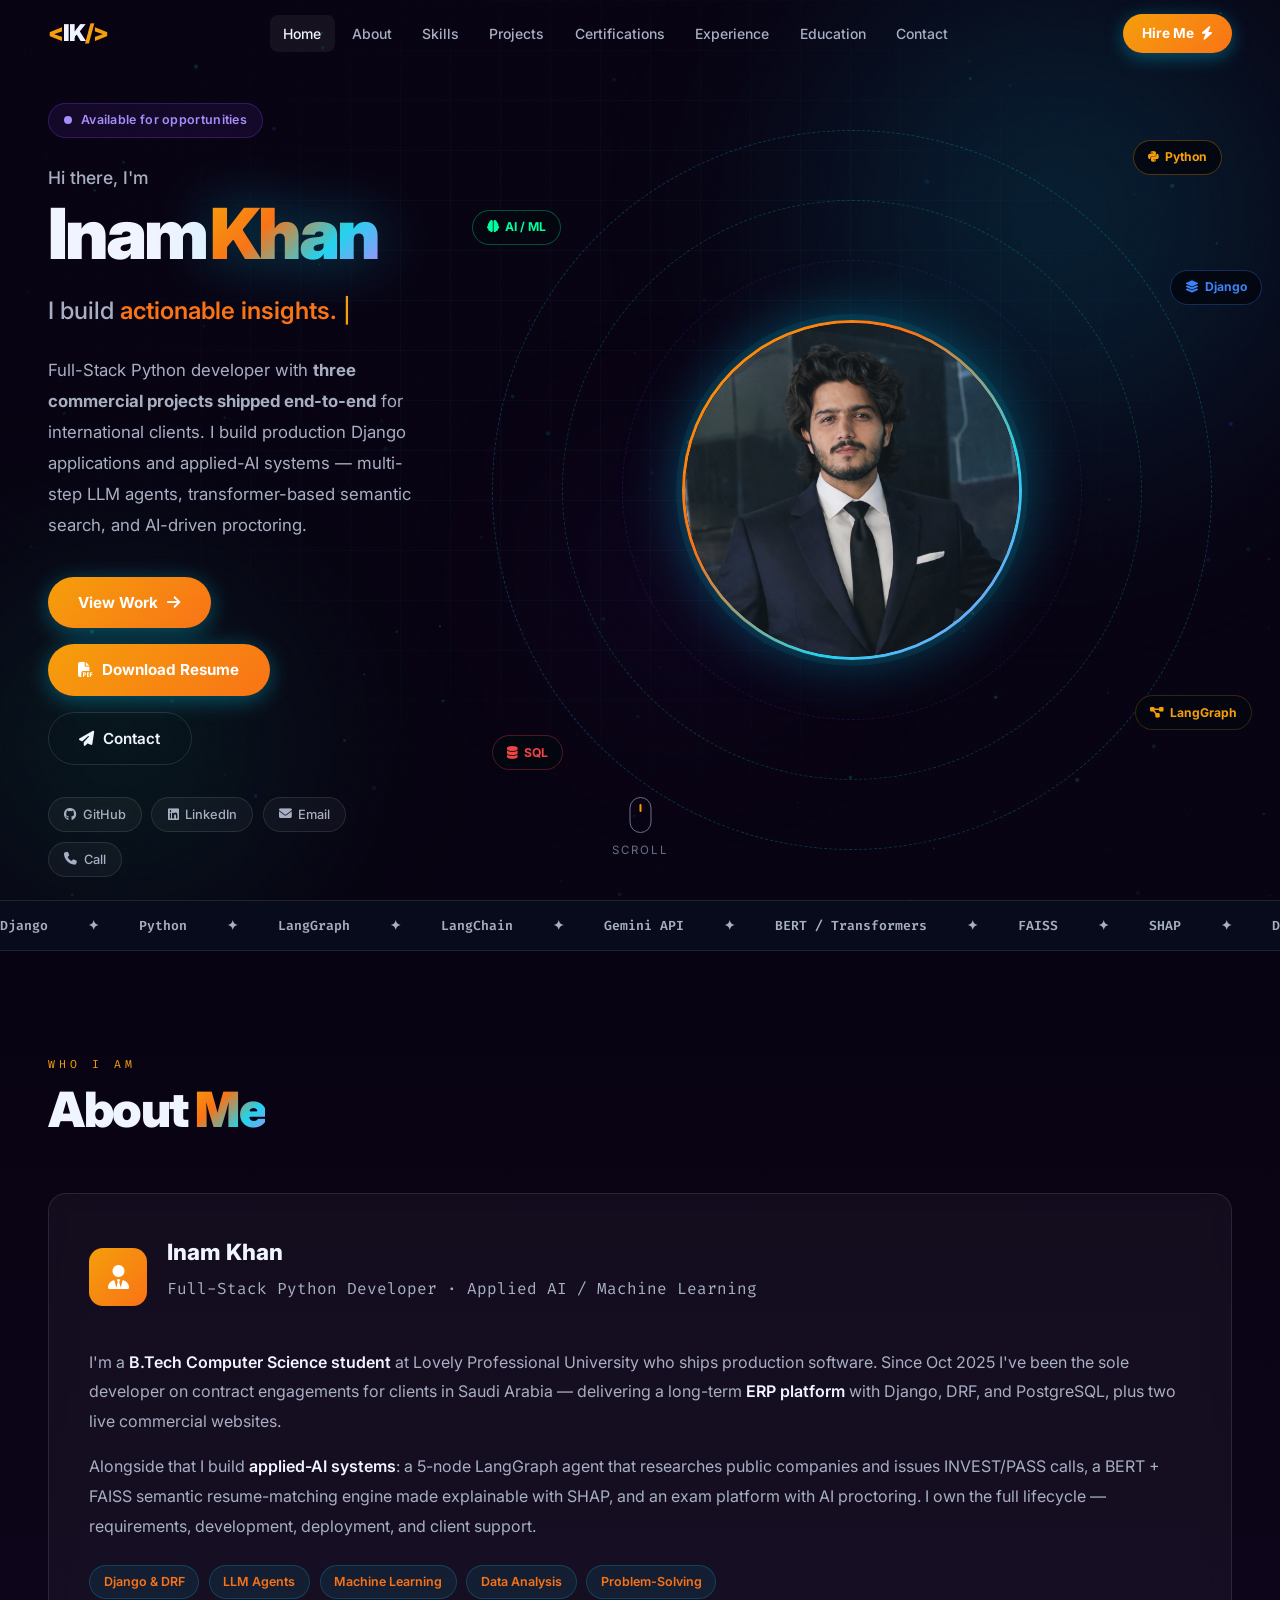
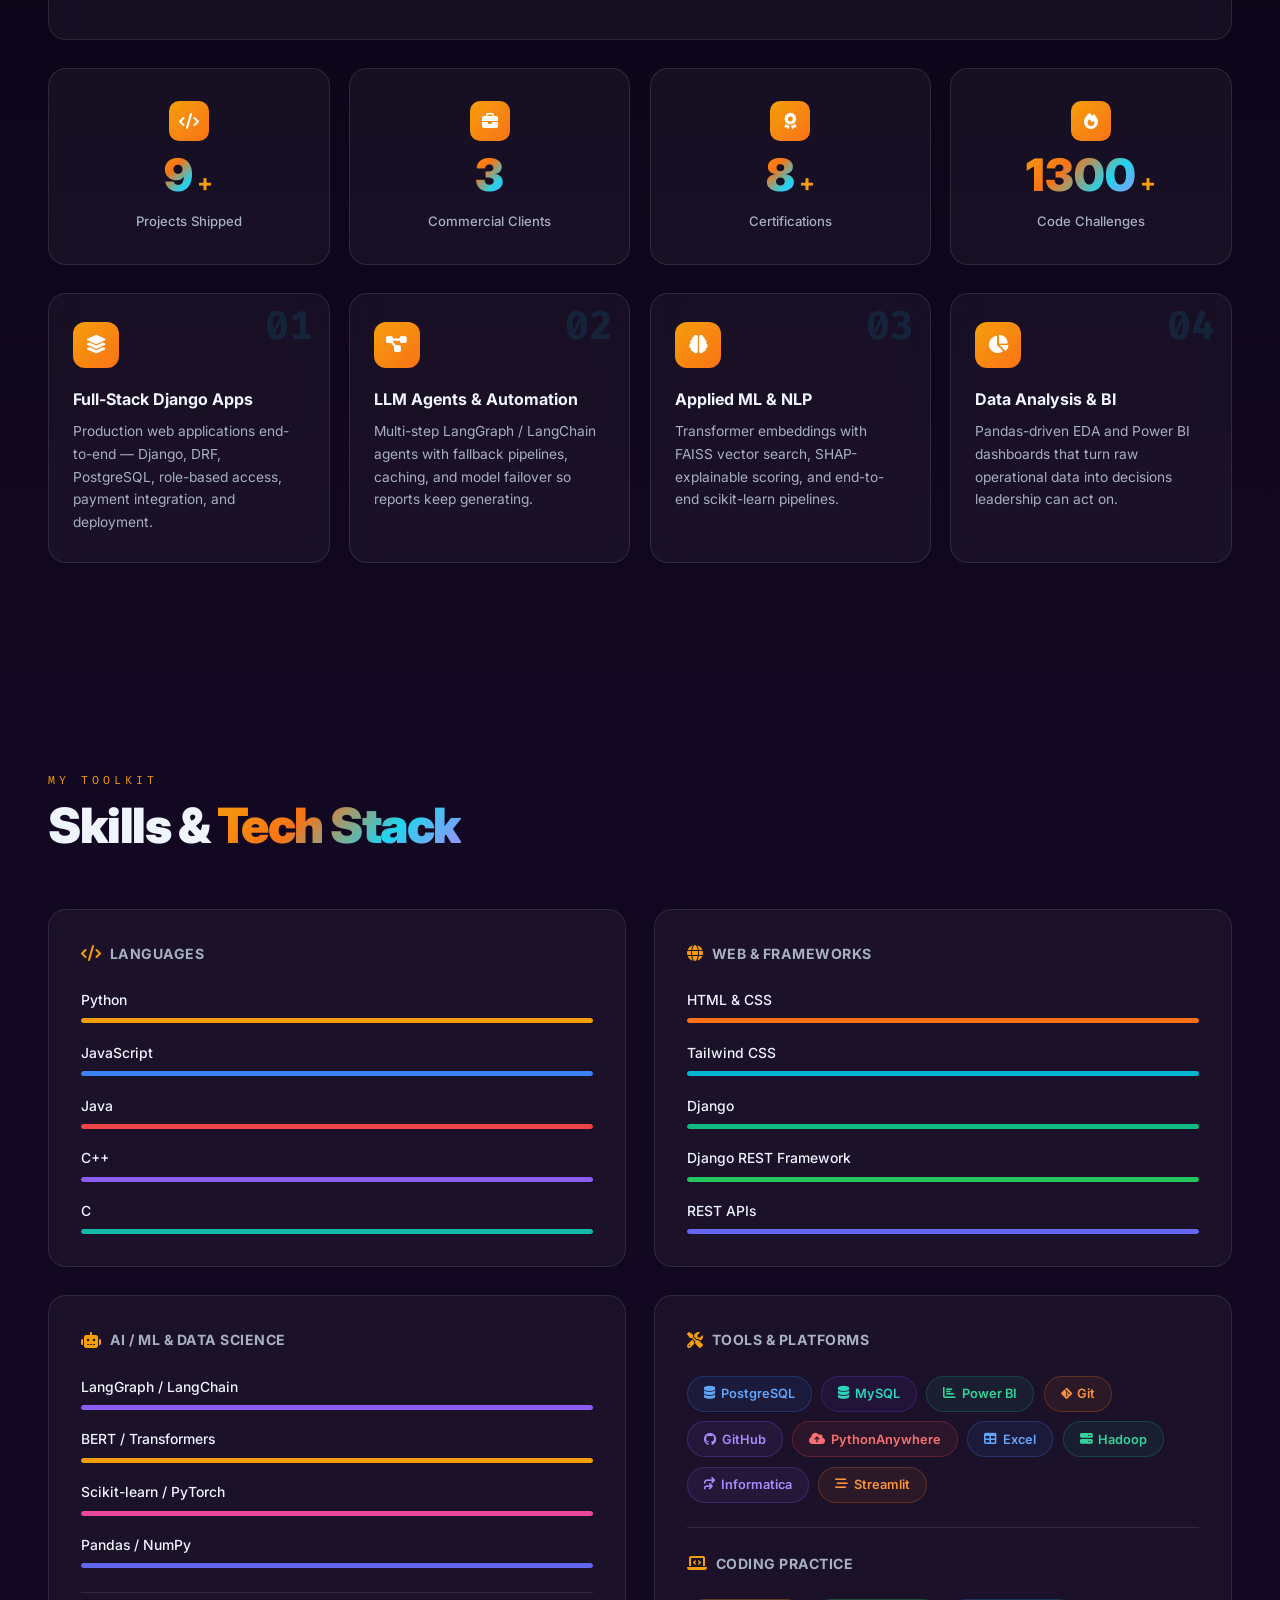
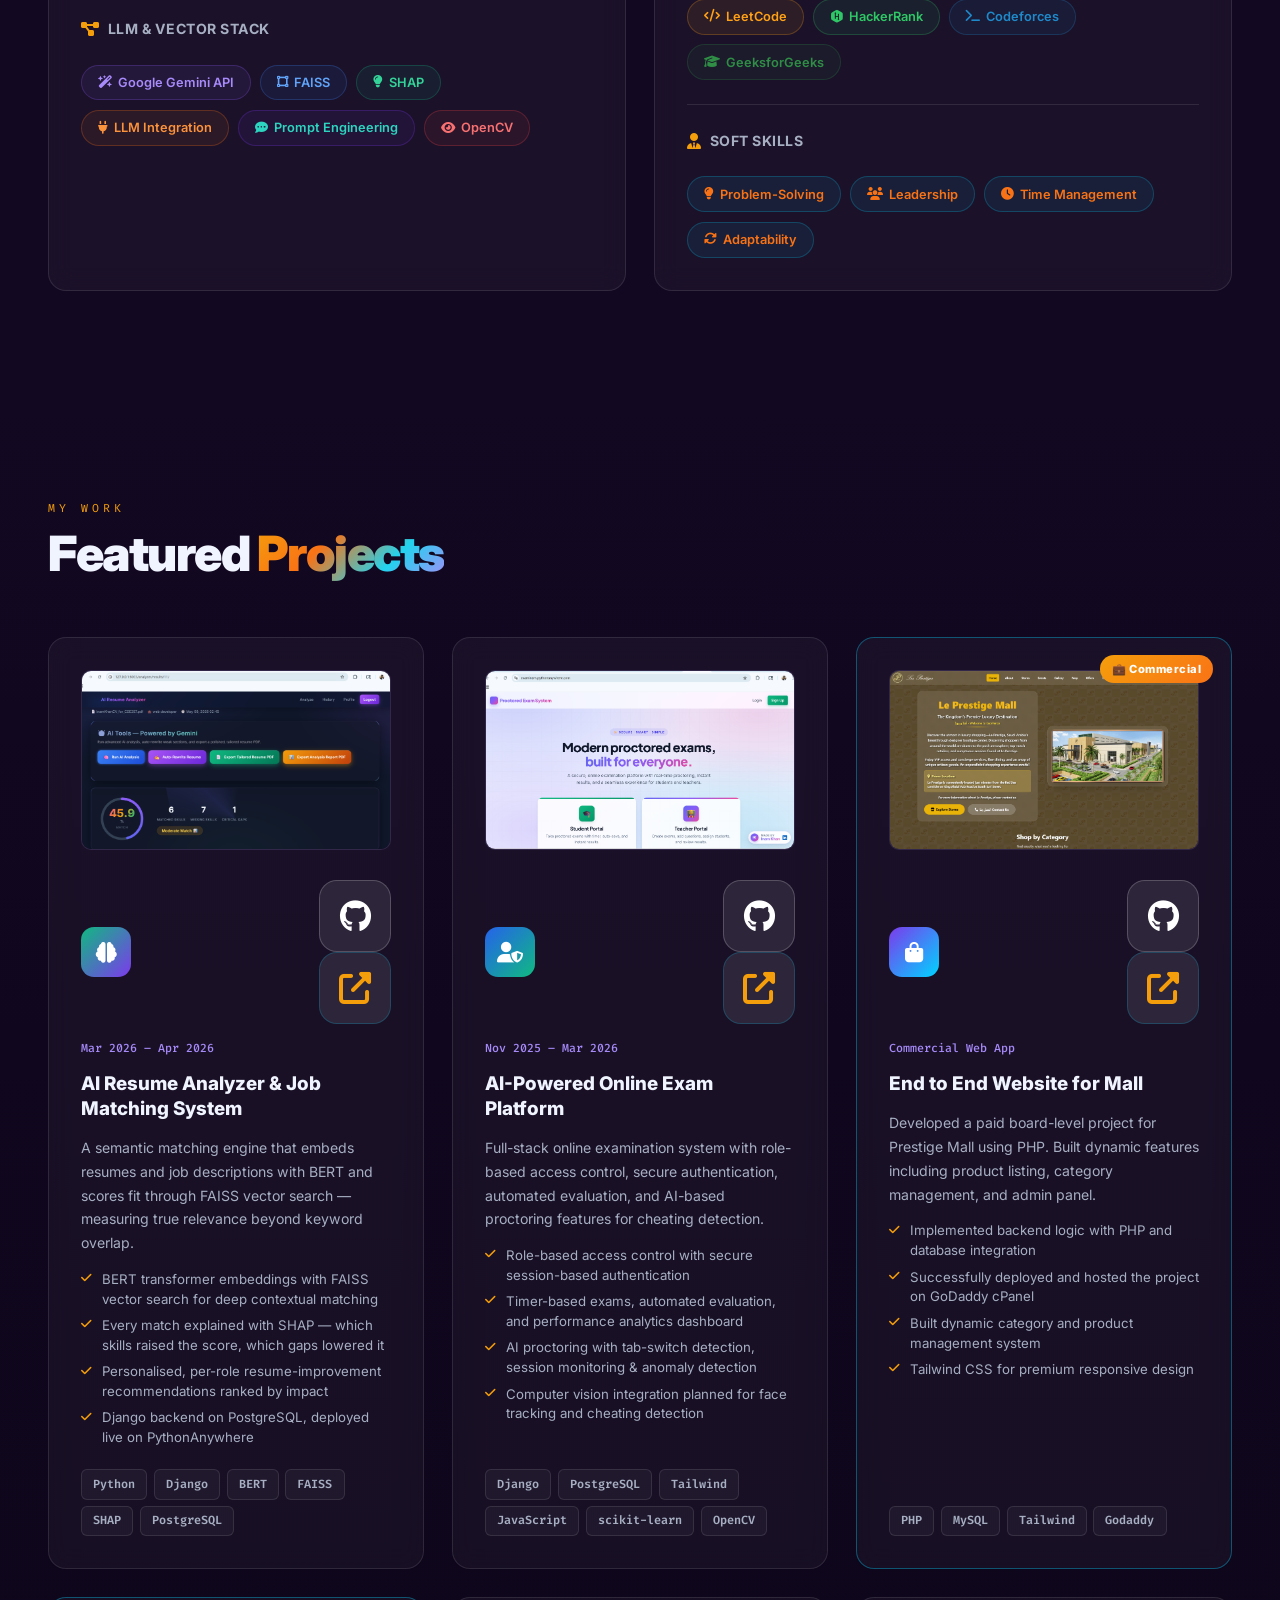
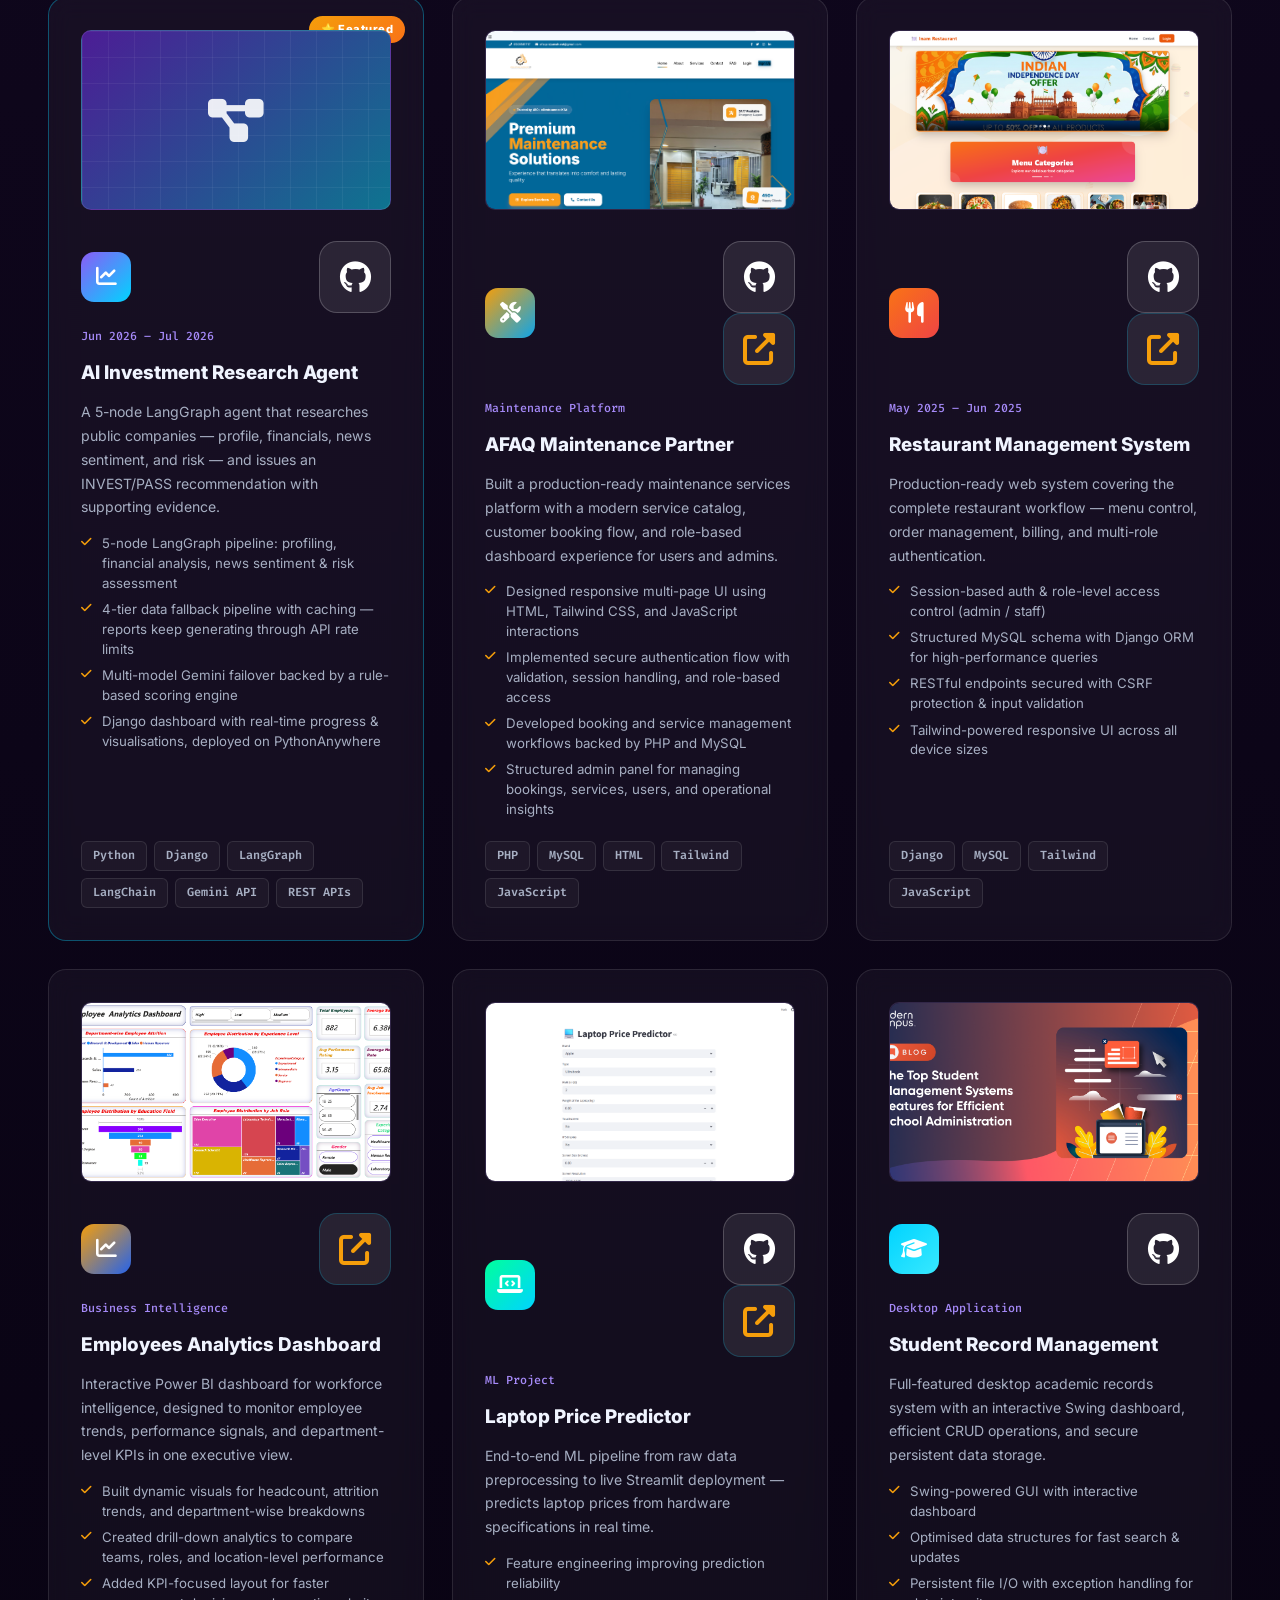
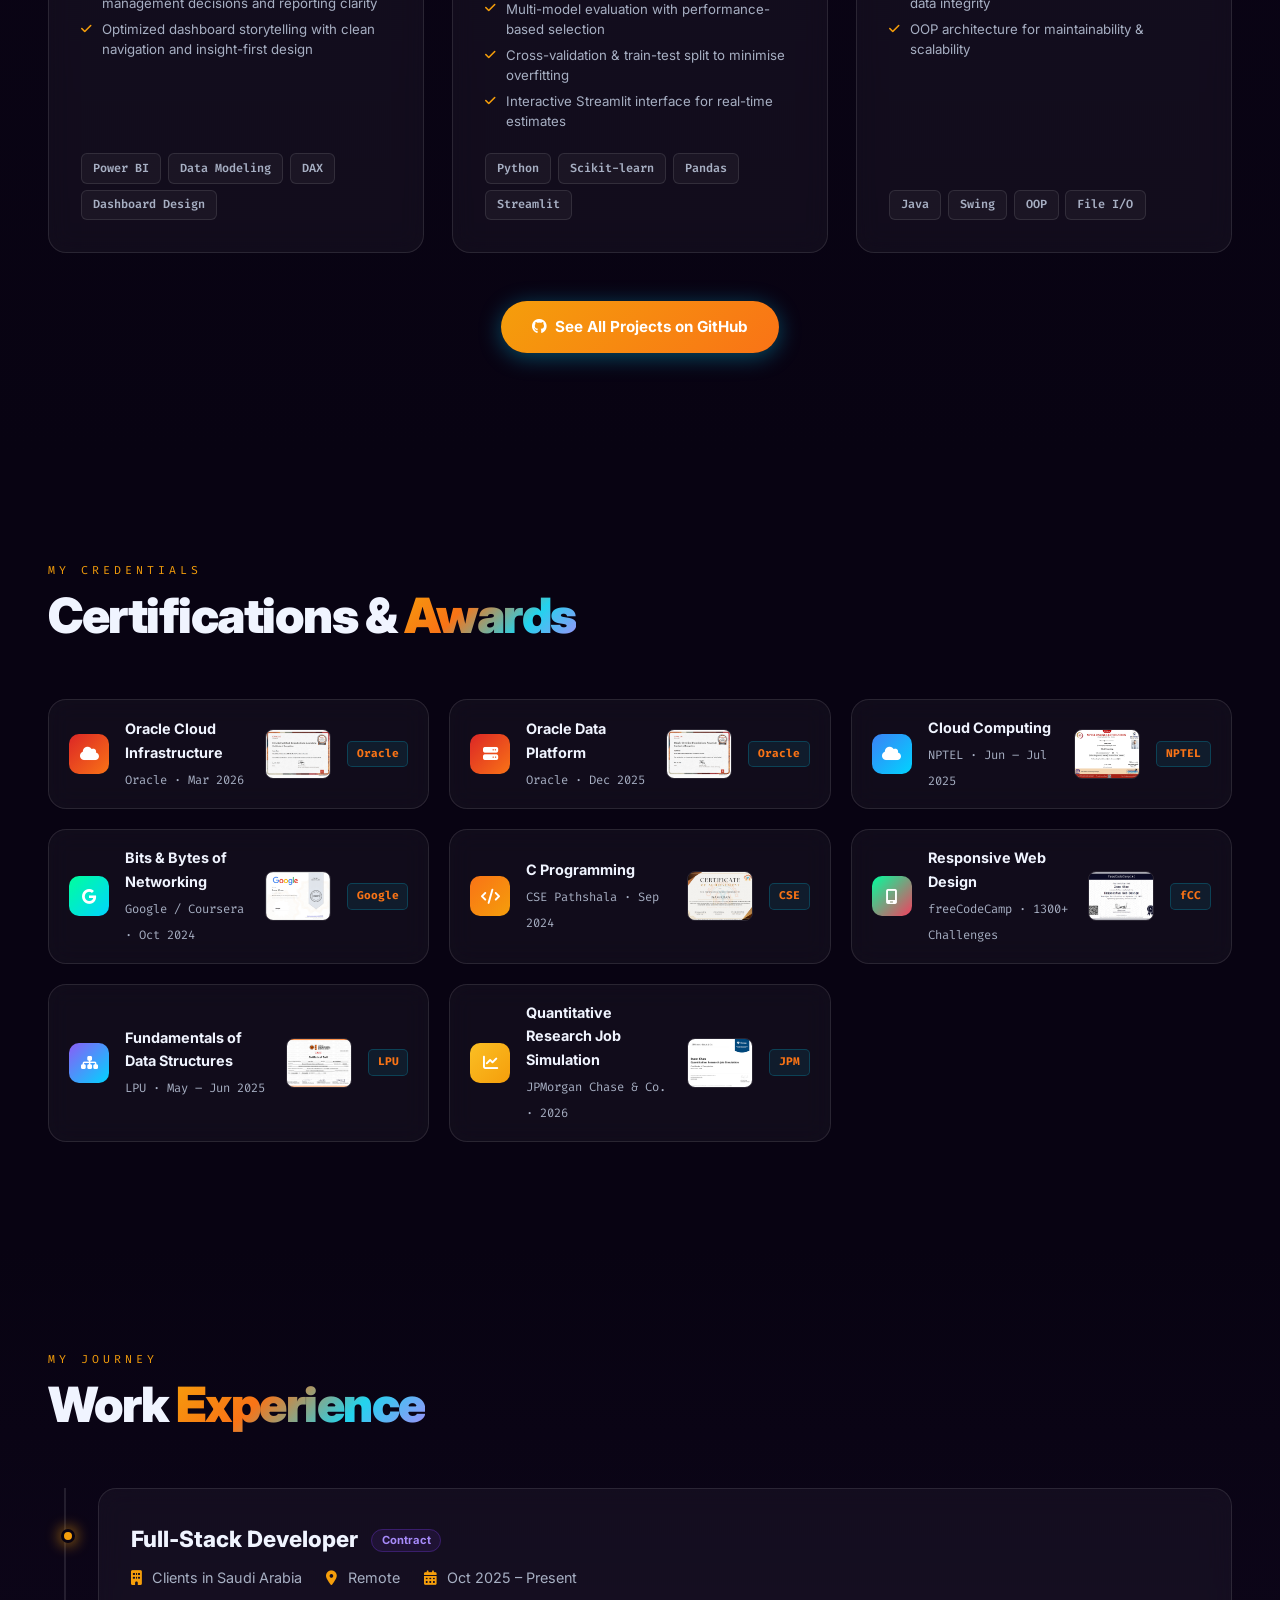
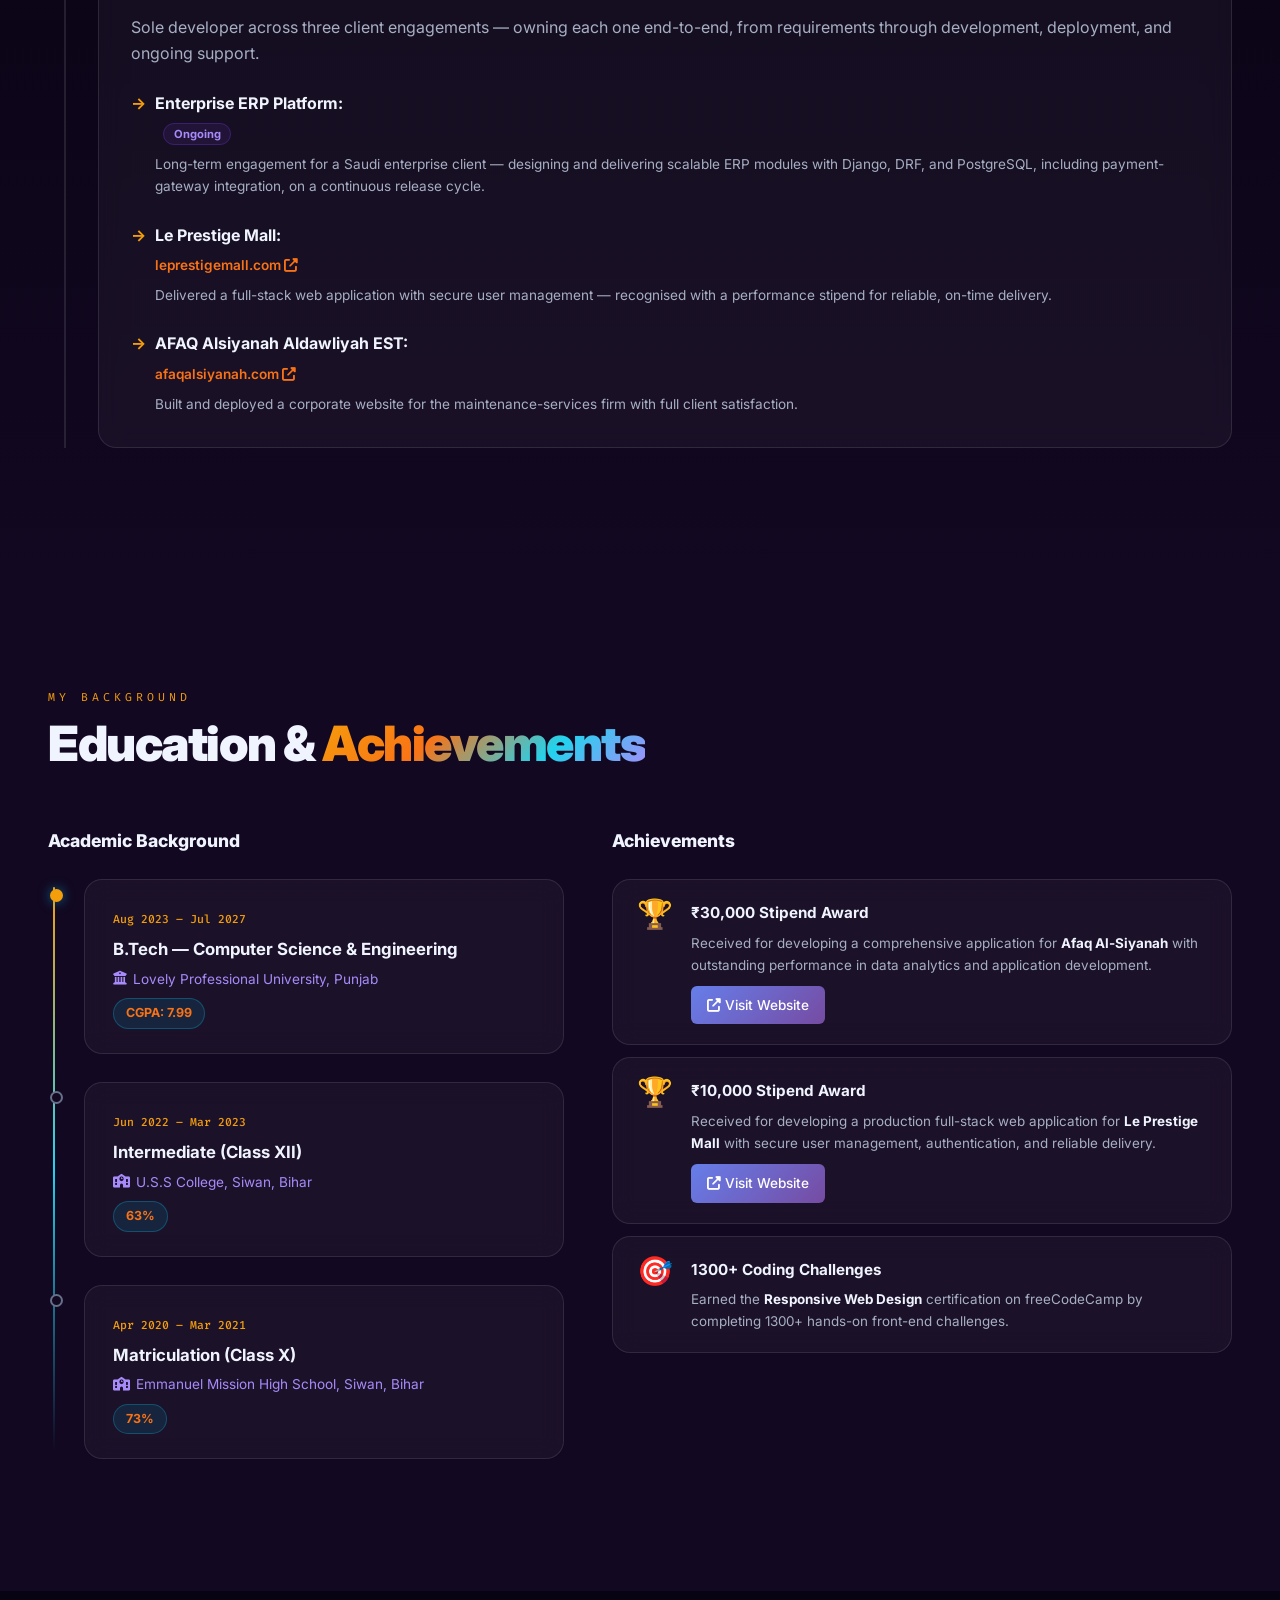
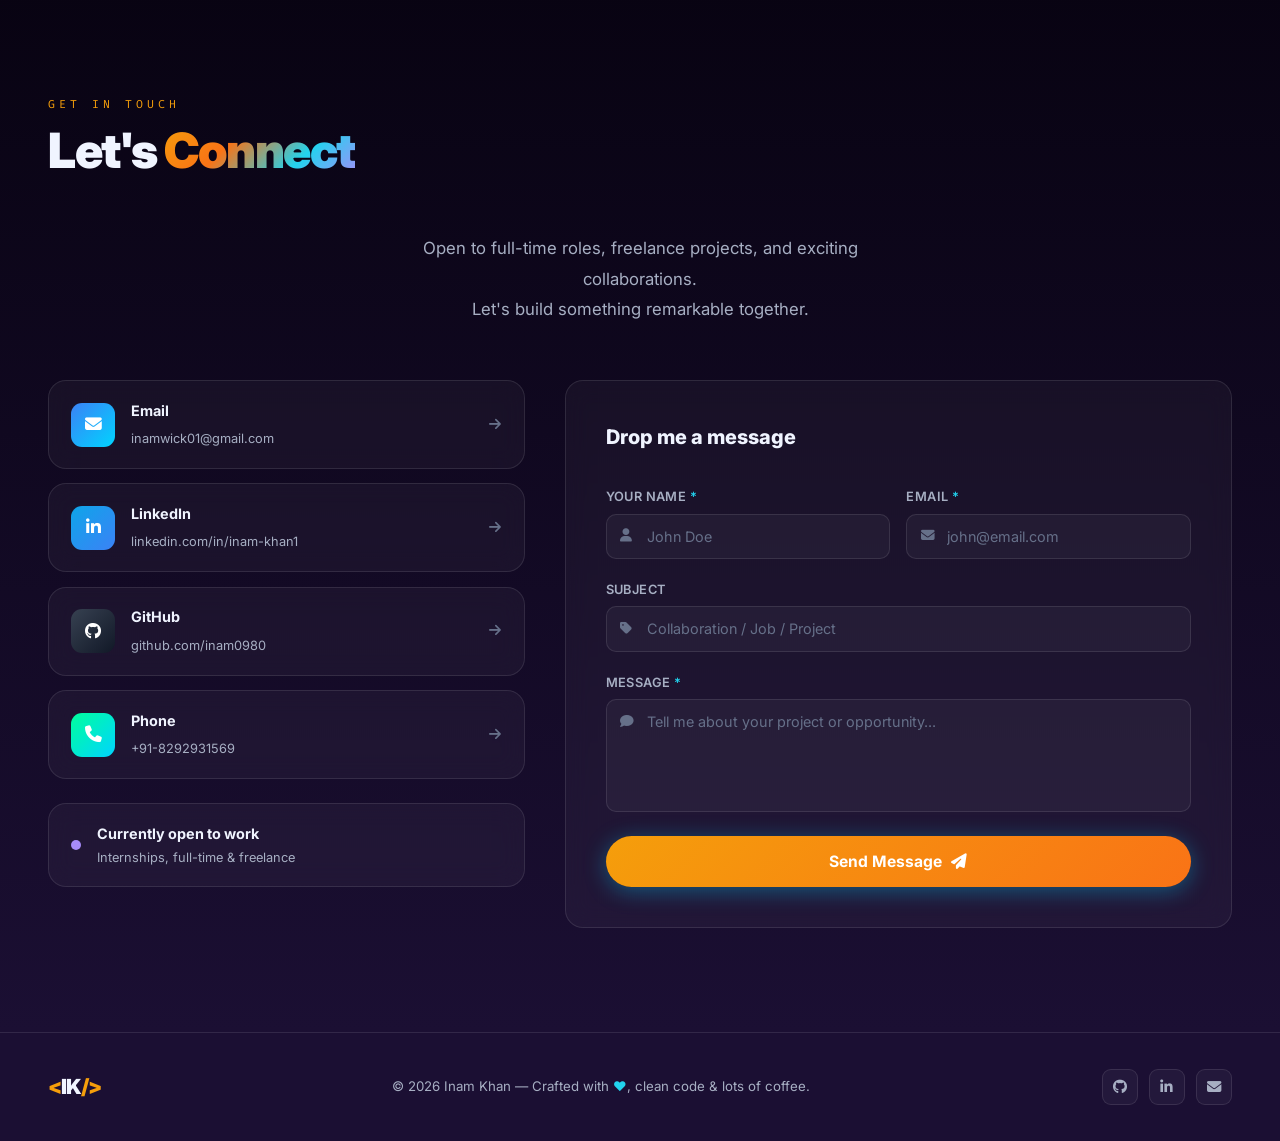
==== commit 1068838a: "II" ====
--- a/index.html
+++ b/index.html
@@ -3,7 +3,8 @@
 <head>
   <meta charset="UTF-8">
   <meta name="viewport" content="width=device-width, initial-scale=1.0">
-  <title>Inam Khan — Data Analyst & Python Developer</title>
+  <title>Inam Khan — Full-Stack Python Developer & Applied AI / ML</title>
+  <meta name="description" content="Inam Khan — Full-Stack Python Developer and Applied AI/ML engineer. Django, LangGraph, LLM agents, transformer-based search. Three commercial projects shipped end-to-end for international clients.">
   <link rel="stylesheet" href="style.css">
   <link rel="preconnect" href="https://fonts.googleapis.com">
   <link href="https://fonts.googleapis.com/css2?family=Inter:wght@300;400;500;600;700;800;900&family=Fira+Code:wght@400;500;600&display=swap" rel="stylesheet">
@@ -72,13 +73,13 @@
       </div>
 
       <div class="typewriter-wrap slide-up" style="--d:0.4s">
-        <span class="tw-prefix">I turn data into</span>
+        <span class="tw-prefix">I build</span>
         <span class="tw-word" id="twWord"></span>
         <span class="tw-cursor">|</span>
       </div>
 
       <p class="hero-sub slide-up" style="--d:0.55s">
-        Data Analyst &amp; Python developer who transforms raw datasets into clear insights, interactive dashboards, and production-ready ML models that drive real decisions.
+        Full-Stack Python developer with <strong>three commercial projects shipped end-to-end</strong> for international clients. I build production Django applications and applied-AI systems — multi-step LLM agents, transformer-based semantic search, and AI-driven proctoring.
       </p>
 
       <div class="hero-btns slide-up" style="--d:0.7s">
@@ -118,10 +119,10 @@
         </div>
         <!-- Floating chips -->
         <div class="chip c1"><i class="fab fa-python"></i> Python</div>
-        <div class="chip c2"><i class="fas fa-database"></i> SQL</div>
-        <div class="chip c3"><i class="fab fa-js"></i> JS</div>
-        <div class="chip c4"><i class="fas fa-brain"></i> ML</div>
-        <div class="chip c5"><i class="fab fa-java"></i> Java</div>
+        <div class="chip c2"><i class="fas fa-layer-group"></i> Django</div>
+        <div class="chip c3"><i class="fas fa-diagram-project"></i> LangGraph</div>
+        <div class="chip c4"><i class="fas fa-brain"></i> AI / ML</div>
+        <div class="chip c5"><i class="fas fa-database"></i> SQL</div>
       </div>
     </div>
   </div>
@@ -137,25 +138,29 @@
   <div class="marquee-track">
     <span>Django</span><span>&#10022;</span>
     <span>Python</span><span>&#10022;</span>
-    <span>Machine Learning</span><span>&#10022;</span>
-    <span>MySQL</span><span>&#10022;</span>
-    <span>JavaScript</span><span>&#10022;</span>
+    <span>LangGraph</span><span>&#10022;</span>
+    <span>LangChain</span><span>&#10022;</span>
+    <span>Gemini API</span><span>&#10022;</span>
+    <span>BERT / Transformers</span><span>&#10022;</span>
+    <span>FAISS</span><span>&#10022;</span>
+    <span>SHAP</span><span>&#10022;</span>
+    <span>Django REST Framework</span><span>&#10022;</span>
+    <span>PostgreSQL</span><span>&#10022;</span>
+    <span>Scikit-learn</span><span>&#10022;</span>
     <span>Tailwind CSS</span><span>&#10022;</span>
-    <span>Scikit-learn</span><span>&#10022;</span>
-    <span>Java</span><span>&#10022;</span>
-    <span>Pandas</span><span>&#10022;</span>
     <span>Power BI</span><span>&#10022;</span>
-    <span>C++</span><span>&#10022;</span>
-    <span>Streamlit</span><span>&#10022;</span>
     <span>Django</span><span>&#10022;</span>
     <span>Python</span><span>&#10022;</span>
-    <span>Machine Learning</span><span>&#10022;</span>
-    <span>MySQL</span><span>&#10022;</span>
-    <span>JavaScript</span><span>&#10022;</span>
+    <span>LangGraph</span><span>&#10022;</span>
+    <span>LangChain</span><span>&#10022;</span>
+    <span>Gemini API</span><span>&#10022;</span>
+    <span>BERT / Transformers</span><span>&#10022;</span>
+    <span>FAISS</span><span>&#10022;</span>
+    <span>SHAP</span><span>&#10022;</span>
+    <span>Django REST Framework</span><span>&#10022;</span>
+    <span>PostgreSQL</span><span>&#10022;</span>
+    <span>Scikit-learn</span><span>&#10022;</span>
     <span>Tailwind CSS</span><span>&#10022;</span>
-    <span>Scikit-learn</span><span>&#10022;</span>
-    <span>Java</span><span>&#10022;</span>
-    <span>Pandas</span><span>&#10022;</span>
     <span>Power BI</span><span>&#10022;</span>
   </div>
 </div>
@@ -172,67 +177,67 @@
           <div class="bio-avatar"><i class="fas fa-user-tie"></i></div>
           <div>
             <h3>Inam Khan</h3>
-            <p class="bio-role">Data Analyst · Python Developer · ML Practitioner</p>
-          </div>
-        </div>
-        <p>I'm a <strong>B.Tech Computer Science student</strong> at Lovely Professional University with a passion for data. I specialise in collecting, cleaning, analysing, and visualising data using Python, Pandas, Power BI, and SQL to uncover patterns that inform smarter decisions.</p>
-        <p>I believe every dataset has a story. My job is to find it — through <strong>exploratory analysis</strong>, statistical thinking, and compelling visual storytelling. When I'm not wrangling data, I'm building ML models or sharpening my Python skills.</p>
+            <p class="bio-role">Full-Stack Python Developer · Applied AI / Machine Learning</p>
+          </div>
+        </div>
+        <p>I'm a <strong>B.Tech Computer Science student</strong> at Lovely Professional University who ships production software. Since Oct 2025 I've been the sole developer on contract engagements for clients in Saudi Arabia — delivering a long-term <strong>ERP platform</strong> with Django, DRF, and PostgreSQL, plus two live commercial websites.</p>
+        <p>Alongside that I build <strong>applied-AI systems</strong>: a 5-node LangGraph agent that researches public companies and issues INVEST/PASS calls, a BERT + FAISS semantic resume-matching engine made explainable with SHAP, and an exam platform with AI proctoring. I own the full lifecycle — requirements, development, deployment, and client support.</p>
         <div class="bio-tags">
-          <span>Data Analysis</span><span>Data Visualisation</span><span>Python</span><span>Problem-Solving</span>
+          <span>Django &amp; DRF</span><span>LLM Agents</span><span>Machine Learning</span><span>Data Analysis</span><span>Problem-Solving</span>
         </div>
       </div>
 
       <div class="stats-wrap reveal">
         <div class="stat-card sc1">
           <div class="sc-icon"><i class="fas fa-code"></i></div>
-          <div class="sc-num" data-target="5">0</div>
+          <div class="sc-num" data-target="9">0</div>
           <div class="sc-suffix">+</div>
           <div class="sc-label">Projects Shipped</div>
         </div>
         <div class="stat-card sc2">
+          <div class="sc-icon"><i class="fas fa-briefcase"></i></div>
+          <div class="sc-num" data-target="3">0</div>
+          <div class="sc-suffix"></div>
+          <div class="sc-label">Commercial Clients</div>
+        </div>
+        <div class="stat-card sc3">
           <div class="sc-icon"><i class="fas fa-award"></i></div>
-          <div class="sc-num" data-target="4">0</div>
+          <div class="sc-num" data-target="8">0</div>
           <div class="sc-suffix">+</div>
           <div class="sc-label">Certifications</div>
         </div>
-        <div class="stat-card sc3">
+        <div class="stat-card sc4">
           <div class="sc-icon"><i class="fas fa-fire"></i></div>
           <div class="sc-num" data-target="1300">0</div>
           <div class="sc-suffix">+</div>
           <div class="sc-label">Code Challenges</div>
         </div>
-        <div class="stat-card sc4">
-          <div class="sc-icon"><i class="fas fa-rupee-sign"></i></div>
-          <div class="sc-num" data-target="10">0</div>
-          <div class="sc-suffix">k</div>
-          <div class="sc-label">Stipend Earned</div>
-        </div>
       </div>
 
       <div class="services reveal">
         <div class="service-card glass">
           <div class="svc-num">01</div>
-          <div class="svc-icon"><i class="fas fa-magnifying-glass-chart"></i></div>
-          <h4>Exploratory Data Analysis</h4>
-          <p>Deep-dive EDA with Pandas &amp; Seaborn — uncovering trends, outliers, and actionable patterns in complex datasets.</p>
+          <div class="svc-icon"><i class="fas fa-layer-group"></i></div>
+          <h4>Full-Stack Django Apps</h4>
+          <p>Production web applications end-to-end — Django, DRF, PostgreSQL, role-based access, payment integration, and deployment.</p>
         </div>
         <div class="service-card glass">
           <div class="svc-num">02</div>
-          <div class="svc-icon"><i class="fas fa-chart-pie"></i></div>
-          <h4>Dashboard &amp; Reporting</h4>
-          <p>Interactive Power BI dashboards and Streamlit apps that translate raw numbers into clear business narratives.</p>
+          <div class="svc-icon"><i class="fas fa-diagram-project"></i></div>
+          <h4>LLM Agents &amp; Automation</h4>
+          <p>Multi-step LangGraph / LangChain agents with fallback pipelines, caching, and model failover so reports keep generating.</p>
         </div>
         <div class="service-card glass">
           <div class="svc-num">03</div>
           <div class="svc-icon"><i class="fas fa-brain"></i></div>
-          <h4>Predictive Modelling</h4>
-          <p>End-to-end ML pipelines — feature engineering, model selection, cross-validation, and Streamlit deployment.</p>
+          <h4>Applied ML &amp; NLP</h4>
+          <p>Transformer embeddings with FAISS vector search, SHAP-explainable scoring, and end-to-end scikit-learn pipelines.</p>
         </div>
         <div class="service-card glass">
           <div class="svc-num">04</div>
-          <div class="svc-icon"><i class="fas fa-database"></i></div>
-          <h4>Data Engineering</h4>
-          <p>SQL query optimisation, structured schemas with Django ORM, and clean ETL pipelines for reliable data flow.</p>
+          <div class="svc-icon"><i class="fas fa-chart-pie"></i></div>
+          <h4>Data Analysis &amp; BI</h4>
+          <p>Pandas-driven EDA and Power BI dashboards that turn raw operational data into decisions leadership can act on.</p>
         </div>
       </div>
     </div>
@@ -289,6 +294,10 @@
             <div class="br-meta"><span>Django</span></div>
             <div class="br-track"><div class="br-fill"></div></div>
           </div>
+          <div class="bar-row" data-pct="100" data-color="#22c55e">
+            <div class="br-meta"><span>Django REST Framework</span></div>
+            <div class="br-track"><div class="br-fill"></div></div>
+          </div>
           <div class="bar-row" data-pct="100" data-color="#6366f1">
             <div class="br-meta"><span>REST APIs</span></div>
             <div class="br-track"><div class="br-fill"></div></div>
@@ -298,24 +307,34 @@
 
       <!-- ML -->
       <div class="skill-panel glass reveal">
-        <div class="sp-head"><i class="fas fa-robot"></i> Data Science &amp; ML</div>
+        <div class="sp-head"><i class="fas fa-robot"></i> AI / ML &amp; Data Science</div>
         <div class="bar-list">
+          <div class="bar-row" data-pct="100" data-color="#8b5cf6">
+            <div class="br-meta"><span>LangGraph / LangChain</span></div>
+            <div class="br-track"><div class="br-fill"></div></div>
+          </div>
+          <div class="bar-row" data-pct="100" data-color="#f59e0b">
+            <div class="br-meta"><span>BERT / Transformers</span></div>
+            <div class="br-track"><div class="br-fill"></div></div>
+          </div>
+          <div class="bar-row" data-pct="100" data-color="#ec4899">
+            <div class="br-meta"><span>Scikit-learn / PyTorch</span></div>
+            <div class="br-track"><div class="br-fill"></div></div>
+          </div>
           <div class="bar-row" data-pct="100" data-color="#6366f1">
-            <div class="br-meta"><span>Pandas</span></div>
-            <div class="br-track"><div class="br-fill"></div></div>
-          </div>
-          <div class="bar-row" data-pct="100" data-color="#ec4899">
-            <div class="br-meta"><span>Scikit-learn</span></div>
-            <div class="br-track"><div class="br-fill"></div></div>
-          </div>
-          <div class="bar-row" data-pct="100" data-color="#14b8a6">
-            <div class="br-meta"><span>NumPy / Seaborn</span></div>
-            <div class="br-track"><div class="br-fill"></div></div>
-          </div>
-          <div class="bar-row" data-pct="100" data-color="#f43f5e">
-            <div class="br-meta"><span>Streamlit</span></div>
-            <div class="br-track"><div class="br-fill"></div></div>
-          </div>
+            <div class="br-meta"><span>Pandas / NumPy</span></div>
+            <div class="br-track"><div class="br-fill"></div></div>
+          </div>
+        </div>
+        <div class="sp-divider"></div>
+        <div class="sp-head"><i class="fas fa-diagram-project"></i> LLM &amp; Vector Stack</div>
+        <div class="tag-cloud">
+          <span class="tag t-purple"><i class="fas fa-wand-magic-sparkles"></i> Google Gemini API</span>
+          <span class="tag t-blue"><i class="fas fa-vector-square"></i> FAISS</span>
+          <span class="tag t-green"><i class="fas fa-lightbulb"></i> SHAP</span>
+          <span class="tag t-orange"><i class="fas fa-plug"></i> LLM Integration</span>
+          <span class="tag t-teal"><i class="fas fa-comment-dots"></i> Prompt Engineering</span>
+          <span class="tag t-red"><i class="fas fa-eye"></i> OpenCV</span>
         </div>
       </div>
 
@@ -323,12 +342,16 @@
       <div class="skill-panel glass reveal tags-panel">
         <div class="sp-head"><i class="fas fa-tools"></i> Tools &amp; Platforms</div>
         <div class="tag-cloud">
-          <span class="tag t-blue"><i class="fas fa-database"></i> MySQL</span>
+          <span class="tag t-blue"><i class="fas fa-database"></i> PostgreSQL</span>
+          <span class="tag t-teal"><i class="fas fa-database"></i> MySQL</span>
           <span class="tag t-green"><i class="fas fa-chart-bar"></i> Power BI</span>
           <span class="tag t-orange"><i class="fab fa-git-alt"></i> Git</span>
           <span class="tag t-purple"><i class="fab fa-github"></i> GitHub</span>
-          <span class="tag t-teal"><i class="fas fa-table"></i> Excel</span>
-          <span class="tag t-red"><i class="fas fa-stream"></i> Streamlit</span>
+          <span class="tag t-red"><i class="fas fa-cloud-arrow-up"></i> PythonAnywhere</span>
+          <span class="tag t-blue"><i class="fas fa-table"></i> Excel</span>
+          <span class="tag t-green"><i class="fas fa-server"></i> Hadoop</span>
+          <span class="tag t-purple"><i class="fas fa-arrows-turn-right"></i> Informatica</span>
+          <span class="tag t-orange"><i class="fas fa-stream"></i> Streamlit</span>
         </div>
         <div class="sp-divider"></div>
         <div class="sp-head"><i class="fas fa-laptop-code"></i> Coding Practice</div>
@@ -359,9 +382,61 @@
 
     <div class="proj-grid">
 
-      <!-- Project 1: Le Prestige Mall -->
+      <!-- Project 1: AI Resume Analyzer -->
+      <div class="proj-card glass reveal">
+        <div class="proj-img">
+          <img src="projects/image.png" alt="AI Resume Analyzer & Job Matching System">
+        </div>
+        <div class="proj-top">
+          <div class="proj-icon" style="background: linear-gradient(135deg, #10b981, #7c3aed);"><i class="fas fa-brain"></i></div>
+          <div class="proj-links">
+            <a href="https://github.com/inam0980/AI-Resume-Analyzer-Job-Matching-System" target="_blank" class="proj-link-btn btn-github magnetic" title="View Code"><i class="fab fa-github"></i></a>
+            <a href="https://inamresume.pythonanywhere.com/" target="_blank" class="proj-link-btn btn-live magnetic" title="Live Demo"><i class="fas fa-external-link-alt"></i></a>
+          </div>
+        </div>
+        <div class="proj-tag-date">Mar 2026 – Apr 2026</div>
+        <h3 class="proj-title">AI Resume Analyzer &amp; Job Matching System</h3>
+        <p class="proj-desc">A semantic matching engine that embeds resumes and job descriptions with BERT and scores fit through FAISS vector search — measuring true relevance beyond keyword overlap.</p>
+        <ul class="proj-feats">
+          <li><i class="fas fa-check"></i> BERT transformer embeddings with FAISS vector search for deep contextual matching</li>
+          <li><i class="fas fa-check"></i> Every match explained with SHAP — which skills raised the score, which gaps lowered it</li>
+          <li><i class="fas fa-check"></i> Personalised, per-role resume-improvement recommendations ranked by impact</li>
+          <li><i class="fas fa-check"></i> Django backend on PostgreSQL, deployed live on PythonAnywhere</li>
+        </ul>
+        <div class="proj-stack">
+          <span>Python</span><span>Django</span><span>BERT</span><span>FAISS</span><span>SHAP</span><span>PostgreSQL</span>
+        </div>
+      </div>
+
+      <!-- Project 2: AI-Powered Online Exam Platform -->
+      <div class="proj-card glass reveal">
+        <div class="proj-img">
+          <img src="projects/image copy.png" alt="AI-Powered Online Exam Platform">
+        </div>
+        <div class="proj-top">
+          <div class="proj-icon" style="background: linear-gradient(135deg, #2563eb, #10b981);"><i class="fas fa-user-shield"></i></div>
+          <div class="proj-links">
+            <a href="https://github.com/inam0980/Exam-Plarform-By-Django" target="_blank" class="proj-link-btn btn-github magnetic" title="View Code"><i class="fab fa-github"></i></a>
+            <a href="https://examinam.pythonanywhere.com/" target="_blank" class="proj-link-btn btn-live magnetic" title="Live Demo"><i class="fas fa-external-link-alt"></i></a>
+          </div>
+        </div>
+        <div class="proj-tag-date">Nov 2025 – Mar 2026</div>
+        <h3 class="proj-title">AI-Powered Online Exam Platform</h3>
+        <p class="proj-desc">Full-stack online examination system with role-based access control, secure authentication, automated evaluation, and AI-based proctoring features for cheating detection.</p>
+        <ul class="proj-feats">
+          <li><i class="fas fa-check"></i> Role-based access control with secure session-based authentication</li>
+          <li><i class="fas fa-check"></i> Timer-based exams, automated evaluation, and performance analytics dashboard</li>
+          <li><i class="fas fa-check"></i> AI proctoring with tab-switch detection, session monitoring &amp; anomaly detection</li>
+          <li><i class="fas fa-check"></i> Computer vision integration planned for face tracking and cheating detection</li>
+        </ul>
+        <div class="proj-stack">
+          <span>Django</span><span>PostgreSQL</span><span>Tailwind</span><span>JavaScript</span><span>scikit-learn</span><span>OpenCV</span>
+        </div>
+      </div>
+
+      <!-- Project 3: Le Prestige Mall -->
       <div class="proj-card glass featured reveal">
-        <div class="feat-ribbon">&#11088; Featured</div>
+        <div class="feat-ribbon">&#128188; Commercial</div>
         <div class="proj-img">
           <img src="projects/le_prestige_mall.png" alt="Le Prestige Mall">
         </div>
@@ -386,7 +461,59 @@
         </div>
       </div>
 
-      <!-- Project 2 -->
+      <!-- Project 4: AI Investment Research Agent -->
+      <div class="proj-card glass featured reveal">
+        <div class="feat-ribbon">&#11088; Featured</div>
+        <div class="proj-img ph ph-agent">
+          <i class="fas fa-diagram-project"></i>
+        </div>
+        <div class="proj-top">
+          <div class="proj-icon" style="background: linear-gradient(135deg, #8b5cf6, #00d4ff);"><i class="fas fa-chart-line"></i></div>
+          <div class="proj-links">
+            <a href="https://github.com/inam0980/LangGraph" target="_blank" class="proj-link-btn btn-github magnetic" title="View Code"><i class="fab fa-github"></i></a>
+          </div>
+        </div>
+        <div class="proj-tag-date">Jun 2026 – Jul 2026</div>
+        <h3 class="proj-title">AI Investment Research Agent</h3>
+        <p class="proj-desc">A 5-node LangGraph agent that researches public companies — profile, financials, news sentiment, and risk — and issues an INVEST/PASS recommendation with supporting evidence.</p>
+        <ul class="proj-feats">
+          <li><i class="fas fa-check"></i> 5-node LangGraph pipeline: profiling, financial analysis, news sentiment &amp; risk assessment</li>
+          <li><i class="fas fa-check"></i> 4-tier data fallback pipeline with caching — reports keep generating through API rate limits</li>
+          <li><i class="fas fa-check"></i> Multi-model Gemini failover backed by a rule-based scoring engine</li>
+          <li><i class="fas fa-check"></i> Django dashboard with real-time progress &amp; visualisations, deployed on PythonAnywhere</li>
+        </ul>
+        <div class="proj-stack">
+          <span>Python</span><span>Django</span><span>LangGraph</span><span>LangChain</span><span>Gemini API</span><span>REST APIs</span>
+        </div>
+      </div>
+
+      <!-- Project 5: AFAQ Maintenance Partner -->
+      <div class="proj-card glass reveal">
+        <div class="proj-img">
+          <img src="projects/afaq_maintenance.png" alt="AFAQ Maintenance Partner">
+        </div>
+        <div class="proj-top">
+          <div class="proj-icon" style="background: linear-gradient(135deg, #f59e0b, #0ea5e9);"><i class="fas fa-screwdriver-wrench"></i></div>
+          <div class="proj-links">
+            <a href="https://github.com/inam0980/AFAQ-ALSIYANAH-" target="_blank" class="proj-link-btn btn-github magnetic" title="View Code"><i class="fab fa-github"></i></a>
+            <a href="https://afaqalsiyanah.com/" target="_blank" class="proj-link-btn btn-live magnetic" title="Live Demo"><i class="fas fa-external-link-alt"></i></a>
+          </div>
+        </div>
+        <div class="proj-tag-date">Maintenance Platform</div>
+        <h3 class="proj-title">AFAQ Maintenance Partner</h3>
+        <p class="proj-desc">Built a production-ready maintenance services platform with a modern service catalog, customer booking flow, and role-based dashboard experience for users and admins.</p>
+        <ul class="proj-feats">
+          <li><i class="fas fa-check"></i> Designed responsive multi-page UI using HTML, Tailwind CSS, and JavaScript interactions</li>
+          <li><i class="fas fa-check"></i> Implemented secure authentication flow with validation, session handling, and role-based access</li>
+          <li><i class="fas fa-check"></i> Developed booking and service management workflows backed by PHP and MySQL</li>
+          <li><i class="fas fa-check"></i> Structured admin panel for managing bookings, services, users, and operational insights</li>
+        </ul>
+        <div class="proj-stack">
+          <span>PHP</span><span>MySQL</span><span>HTML</span><span>Tailwind</span><span>JavaScript</span>
+        </div>
+      </div>
+
+      <!-- Project 6: Restaurant Management System -->
       <div class="proj-card glass reveal">
         <div class="proj-img">
           <img src="projects/restaurant_management.png" alt="Restaurant Management System">
@@ -398,7 +525,7 @@
             <a href="https://inam0980.pythonanywhere.com/" target="_blank" class="proj-link-btn btn-live magnetic" title="Live Demo"><i class="fas fa-external-link-alt"></i></a>
           </div>
         </div>
-        <div class="proj-tag-date">Oct 2025 – Nov 2025</div>
+        <div class="proj-tag-date">May 2025 – Jun 2025</div>
         <h3 class="proj-title">Restaurant Management System</h3>
         <p class="proj-desc">Production-ready web system covering the complete restaurant workflow — menu control, order management, billing, and multi-role authentication.</p>
         <ul class="proj-feats">
@@ -412,7 +539,58 @@
         </div>
       </div>
 
-      <!-- Project 3 -->
+      <!-- Project 7: Employees Analytics Dashboard -->
+      <div class="proj-card glass reveal">
+        <div class="proj-img">
+          <img src="projects/employee_analytics.png" alt="Employees Analytics Dashboard">
+        </div>
+        <div class="proj-top">
+          <div class="proj-icon" style="background: linear-gradient(135deg, #f59e0b, #2563eb);"><i class="fas fa-chart-line"></i></div>
+          <div class="proj-links">
+            <a href="https://app.powerbi.com/groups/me/reports/e61ce62b-ca5c-4963-99bb-9cf7e737f116/2ce4f5c696d7c8c0c4a8?experience=power-bi" target="_blank" class="proj-link-btn btn-live magnetic" title="View Dashboard"><i class="fas fa-external-link-alt"></i></a>
+          </div>
+        </div>
+        <div class="proj-tag-date">Business Intelligence</div>
+        <h3 class="proj-title">Employees Analytics Dashboard</h3>
+        <p class="proj-desc">Interactive Power BI dashboard for workforce intelligence, designed to monitor employee trends, performance signals, and department-level KPIs in one executive view.</p>
+        <ul class="proj-feats">
+          <li><i class="fas fa-check"></i> Built dynamic visuals for headcount, attrition trends, and department-wise breakdowns</li>
+          <li><i class="fas fa-check"></i> Created drill-down analytics to compare teams, roles, and location-level performance</li>
+          <li><i class="fas fa-check"></i> Added KPI-focused layout for faster management decisions and reporting clarity</li>
+          <li><i class="fas fa-check"></i> Optimized dashboard storytelling with clean navigation and insight-first design</li>
+        </ul>
+        <div class="proj-stack">
+          <span>Power BI</span><span>Data Modeling</span><span>DAX</span><span>Dashboard Design</span>
+        </div>
+      </div>
+
+      <!-- Project 8: Laptop Price Predictor -->
+      <div class="proj-card glass reveal">
+        <div class="proj-img">
+          <img src="projects/laptop_price_predictor.png" alt="Laptop Price Predictor">
+        </div>
+        <div class="proj-top">
+          <div class="proj-icon pi-3"><i class="fas fa-laptop-code"></i></div>
+          <div class="proj-links">
+            <a href="https://github.com/inam0980/Laptop-Price-Predictor" target="_blank" class="proj-link-btn btn-github magnetic" title="View Code"><i class="fab fa-github"></i></a>
+            <a href="https://laptop1price1predictor.streamlit.app/" target="_blank" class="proj-link-btn btn-live magnetic" title="Live Demo"><i class="fas fa-external-link-alt"></i></a>
+          </div>
+        </div>
+        <div class="proj-tag-date">ML Project</div>
+        <h3 class="proj-title">Laptop Price Predictor</h3>
+        <p class="proj-desc">End-to-end ML pipeline from raw data preprocessing to live Streamlit deployment — predicts laptop prices from hardware specifications in real time.</p>
+        <ul class="proj-feats">
+          <li><i class="fas fa-check"></i> Feature engineering improving prediction reliability</li>
+          <li><i class="fas fa-check"></i> Multi-model evaluation with performance-based selection</li>
+          <li><i class="fas fa-check"></i> Cross-validation &amp; train-test split to minimise overfitting</li>
+          <li><i class="fas fa-check"></i> Interactive Streamlit interface for real-time estimates</li>
+        </ul>
+        <div class="proj-stack">
+          <span>Python</span><span>Scikit-learn</span><span>Pandas</span><span>Streamlit</span>
+        </div>
+      </div>
+
+      <!-- Project 9: Student Record Management -->
       <div class="proj-card glass reveal">
         <div class="proj-img">
           <img src="projects/student_record.png" alt="Student Record Management System">
@@ -437,134 +615,6 @@
         </div>
       </div>
 
-      <!-- Project 4 -->
-      <div class="proj-card glass reveal">
-        <div class="proj-img">
-          <img src="projects/laptop_price_predictor.png" alt="Laptop Price Predictor">
-        </div>
-        <div class="proj-top">
-          <div class="proj-icon pi-3"><i class="fas fa-laptop-code"></i></div>
-          <div class="proj-links">
-            <a href="https://github.com/inam0980/Laptop-Price-Predictor" target="_blank" class="proj-link-btn btn-github magnetic" title="View Code"><i class="fab fa-github"></i></a>
-            <a href="https://laptop1price1predictor.streamlit.app/" target="_blank" class="proj-link-btn btn-live magnetic" title="Live Demo"><i class="fas fa-external-link-alt"></i></a>
-          </div>
-        </div>
-        <div class="proj-tag-date">ML Project</div>
-        <h3 class="proj-title">Laptop Price Predictor</h3>
-        <p class="proj-desc">End-to-end ML pipeline from raw data preprocessing to live Streamlit deployment — predicts laptop prices from hardware specifications in real time.</p>
-        <ul class="proj-feats">
-          <li><i class="fas fa-check"></i> Feature engineering improving prediction reliability</li>
-          <li><i class="fas fa-check"></i> Multi-model evaluation with performance-based selection</li>
-          <li><i class="fas fa-check"></i> Cross-validation &amp; train-test split to minimise overfitting</li>
-          <li><i class="fas fa-check"></i> Interactive Streamlit interface for real-time estimates</li>
-        </ul>
-        <div class="proj-stack">
-          <span>Python</span><span>Scikit-learn</span><span>Pandas</span><span>Streamlit</span>
-        </div>
-      </div>
-
-      <!-- Project 5 -->
-      <div class="proj-card glass reveal">
-        <div class="proj-img">
-          <img src="projects/afaq_maintenance.png" alt="AFAQ Maintenance Partner">
-        </div>
-        <div class="proj-top">
-          <div class="proj-icon" style="background: linear-gradient(135deg, #f59e0b, #0ea5e9);"><i class="fas fa-screwdriver-wrench"></i></div>
-          <div class="proj-links">
-            <a href="https://github.com/inam0980/AFAQ-ALSIYANAH-" target="_blank" class="proj-link-btn btn-github magnetic" title="View Code"><i class="fab fa-github"></i></a>
-            <a href="https://afaqalsiyanah.com/" target="_blank" class="proj-link-btn btn-live magnetic" title="Live Demo"><i class="fas fa-external-link-alt"></i></a>
-          </div>
-        </div>
-        <div class="proj-tag-date">Maintenance Platform</div>
-        <h3 class="proj-title">AFAQ Maintenance Partner</h3>
-        <p class="proj-desc">Built a production-ready maintenance services platform with a modern service catalog, customer booking flow, and role-based dashboard experience for users and admins.</p>
-        <ul class="proj-feats">
-          <li><i class="fas fa-check"></i> Designed responsive multi-page UI using HTML, Tailwind CSS, and JavaScript interactions</li>
-          <li><i class="fas fa-check"></i> Implemented secure authentication flow with validation, session handling, and role-based access</li>
-          <li><i class="fas fa-check"></i> Developed booking and service management workflows backed by PHP and MySQL</li>
-          <li><i class="fas fa-check"></i> Structured admin panel for managing bookings, services, users, and operational insights</li>
-        </ul>
-        <div class="proj-stack">
-          <span>PHP</span><span>MySQL</span><span>HTML</span><span>Tailwind</span><span>JavaScript</span>
-        </div>
-      </div>
-
-      <!-- Project 6: AI Resume Analyzer -->
-      <div class="proj-card glass reveal">
-        <div class="proj-img">
-          <img src="projects/image.png" alt="AI Resume Analyzer & Job Matching System">
-        </div>
-        <div class="proj-top">
-          <div class="proj-icon" style="background: linear-gradient(135deg, #10b981, #7c3aed);"><i class="fas fa-brain"></i></div>
-          <div class="proj-links">
-            <a href="https://github.com/inam0980/AI-Resume-Analyzer-Job-Matching-System" target="_blank" class="proj-link-btn btn-github magnetic" title="View Code"><i class="fab fa-github"></i></a>
-          </div>
-        </div>
-        <div class="proj-tag-date">AI / NLP Project</div>
-        <h3 class="proj-title">AI Resume Analyzer &amp; Job Matching System</h3>
-        <p class="proj-desc">Built a semantic matching engine using transformer models to compare resumes with job descriptions beyond simple keyword matching, with explainable AI insights.</p>
-        <ul class="proj-feats">
-          <li><i class="fas fa-check"></i> Semantic matching engine powered by transformer models for deep contextual understanding</li>
-          <li><i class="fas fa-check"></i> Explainable AI for detailed match insights and skill gap recommendations</li>
-          <li><i class="fas fa-check"></i> Intelligent recommendation system for personalized resume improvements</li>
-          <li><i class="fas fa-check"></i> Goes beyond keyword matching for accurate resume-to-job alignment</li>
-        </ul>
-        <div class="proj-stack">
-          <span>Python</span><span>Transformers</span><span>NLP</span><span>Explainable AI</span>
-        </div>
-      </div>
-
-      <!-- Project 7: AI-Powered Online Exam Platform -->
-      <div class="proj-card glass reveal">
-        <div class="proj-img">
-          <img src="projects/image copy.png" alt="AI-Powered Online Exam Platform">
-        </div>
-        <div class="proj-top">
-          <div class="proj-icon" style="background: linear-gradient(135deg, #2563eb, #10b981);"><i class="fas fa-user-shield"></i></div>
-          <div class="proj-links">
-            <a href="https://github.com/inam0980/Exam-Plarform-By-Django" target="_blank" class="proj-link-btn btn-github magnetic" title="View Code"><i class="fab fa-github"></i></a>
-            <a href="https://examinam.pythonanywhere.com/" target="_blank" class="proj-link-btn btn-live magnetic" title="Live Demo"><i class="fas fa-external-link-alt"></i></a>
-          </div>
-        </div>
-        <div class="proj-tag-date">Dec 2025</div>
-        <h3 class="proj-title">AI-Powered Online Exam Platform</h3>
-        <p class="proj-desc">Full-stack online examination system with role-based access control, secure authentication, automated evaluation, and AI-based proctoring features for cheating detection.</p>
-        <ul class="proj-feats">
-          <li><i class="fas fa-check"></i> Role-based access control with secure session-based authentication</li>
-          <li><i class="fas fa-check"></i> Timer-based exams, automated evaluation, and performance analytics dashboard</li>
-          <li><i class="fas fa-check"></i> AI proctoring with tab-switch detection, session monitoring &amp; anomaly detection</li>
-          <li><i class="fas fa-check"></i> Computer vision integration planned for face tracking and cheating detection</li>
-        </ul>
-        <div class="proj-stack">
-          <span>Django</span><span>PostgreSQL</span><span>Tailwind</span><span>JavaScript</span><span>scikit-learn</span><span>OpenCV</span>
-        </div>
-      </div>
-
-      <!-- Project 8 -->
-      <div class="proj-card glass reveal">
-        <div class="proj-img">
-          <img src="projects/employee_analytics.png" alt="Employees Analytics Dashboard">
-        </div>
-        <div class="proj-top">
-          <div class="proj-icon" style="background: linear-gradient(135deg, #f59e0b, #2563eb);"><i class="fas fa-chart-line"></i></div>
-          <div class="proj-links">
-            <a href="https://app.powerbi.com/groups/me/reports/e61ce62b-ca5c-4963-99bb-9cf7e737f116/2ce4f5c696d7c8c0c4a8?experience=power-bi" target="_blank" class="proj-link-btn btn-live magnetic" title="View Dashboard"><i class="fas fa-external-link-alt"></i></a>
-          </div>
-        </div>
-        <div class="proj-tag-date">Business Intelligence</div>
-        <h3 class="proj-title">Employees Analytics Dashboard</h3>
-        <p class="proj-desc">Interactive Power BI dashboard for workforce intelligence, designed to monitor employee trends, performance signals, and department-level KPIs in one executive view.</p>
-        <ul class="proj-feats">
-          <li><i class="fas fa-check"></i> Built dynamic visuals for headcount, attrition trends, and department-wise breakdowns</li>
-          <li><i class="fas fa-check"></i> Created drill-down analytics to compare teams, roles, and location-level performance</li>
-          <li><i class="fas fa-check"></i> Added KPI-focused layout for faster management decisions and reporting clarity</li>
-          <li><i class="fas fa-check"></i> Optimized dashboard storytelling with clean navigation and insight-first design</li>
-        </ul>
-        <div class="proj-stack">
-          <span>Power BI</span><span>Data Modeling</span><span>DAX</span><span>Dashboard Design</span>
-        </div>
-      </div>
-
     </div>
 
     <div class="proj-cta reveal">
@@ -582,6 +632,28 @@
     <h2 class="sec-title reveal">Certifications &amp; <span class="g-text">Awards</span></h2>
     <div class="certs-grid reveal">
       <div class="cert-card glass">
+        <div class="cc-icon bg-red"><i class="fas fa-cloud"></i></div>
+        <div class="cc-info">
+          <h4>Oracle Cloud Infrastructure</h4>
+          <span>Oracle &middot; Mar 2026</span>
+        </div>
+        <button type="button" class="cc-proof" data-cert-src="certificate/Ai.png" aria-label="View Oracle Cloud Infrastructure certificate">
+          <img src="certificate/Ai.png" alt="Oracle Cloud Infrastructure certificate" class="cc-cert-img">
+        </button>
+        <span class="cc-badge">Oracle</span>
+      </div>
+      <div class="cert-card glass">
+        <div class="cc-icon bg-red"><i class="fas fa-server"></i></div>
+        <div class="cc-info">
+          <h4>Oracle Data Platform</h4>
+          <span>Oracle &middot; Dec 2025</span>
+        </div>
+        <button type="button" class="cc-proof" data-cert-src="certificate/data.png" aria-label="View Oracle Data Platform certificate">
+          <img src="certificate/data.png" alt="Oracle Data Platform certificate" class="cc-cert-img">
+        </button>
+        <span class="cc-badge">Oracle</span>
+      </div>
+      <div class="cert-card glass">
         <div class="cc-icon bg-blue"><i class="fas fa-cloud"></i></div>
         <div class="cc-info">
           <h4>Cloud Computing</h4>
@@ -662,31 +734,31 @@
         <div class="exp-header">
           <div class="exp-dot"></div>
           <div class="exp-title-wrap">
-            <h3 class="exp-role">Application Developer</h3>
+            <h3 class="exp-role">Full-Stack Developer <span class="badge-status">Contract</span></h3>
             <div class="exp-meta">
-              <span class="exp-company"><i class="fas fa-building"></i> Alkawthar International Schools</span>
-              <span class="exp-loc"><i class="fas fa-map-marker-alt"></i> Jeddah, Saudi Arabia (Remote)</span>
-              <span class="exp-date"><i class="fas fa-calendar-alt"></i> Present</span>
+              <span class="exp-company"><i class="fas fa-building"></i> Clients in Saudi Arabia</span>
+              <span class="exp-loc"><i class="fas fa-map-marker-alt"></i> Remote</span>
+              <span class="exp-date"><i class="fas fa-calendar-alt"></i> Oct 2025 – Present</span>
             </div>
           </div>
         </div>
         <div class="exp-body">
-          <p>Leading the development of educational and commercial web applications, focusing on scalable architecture and user-centric design.</p>
+          <p>Sole developer across three client engagements — owning each one end-to-end, from requirements through development, deployment, and ongoing support.</p>
           <ul class="exp-projects">
             <li>
-              <strong>Le Prestige Mall:</strong> 
-              <a href="https://leprestigemall.com/" target="_blank">leprestigemall.com <i class="fas fa-external-link-alt"></i></a>
-              <p>Developed a production full-stack web application with secure auth and reliable delivery systems.</p>
+              <strong>Enterprise ERP Platform:</strong>
+              <span class="badge-status">Ongoing</span>
+              <p>Long-term engagement for a Saudi enterprise client — designing and delivering scalable ERP modules with Django, DRF, and PostgreSQL, including payment-gateway integration, on a continuous release cycle.</p>
             </li>
             <li>
-              <strong>Afaq Al-siyanah:</strong> 
-              <a href="https://afaqalsiyanah.com/about.php" target="_blank">afaqalsiyanah.com <i class="fas fa-external-link-alt"></i></a>
-              <p>Architected and deployed a professional corporate platform for maintenance services.</p>
+              <strong>Le Prestige Mall:</strong>
+              <a href="https://leprestigemall.com/" target="_blank">leprestigemall.com <i class="fas fa-external-link-alt"></i></a>
+              <p>Delivered a full-stack web application with secure user management — recognised with a performance stipend for reliable, on-time delivery.</p>
             </li>
             <li>
-              <strong>School Management System:</strong>
-              <span class="badge-status">In-Progress</span>
-              <p>Designing an end-to-end management portal for Alkawthar International Schools.</p>
+              <strong>AFAQ Alsiyanah Aldawliyah EST:</strong>
+              <a href="https://afaqalsiyanah.com/about.php" target="_blank">afaqalsiyanah.com <i class="fas fa-external-link-alt"></i></a>
+              <p>Built and deployed a corporate website for the maintenance-services firm with full client satisfaction.</p>
             </li>
           </ul>
         </div>
@@ -713,10 +785,10 @@
           <div class="tl-entry active-entry">
             <div class="tl-node"></div>
             <div class="tl-body glass">
-              <span class="tl-period">Aug 2023 – Present</span>
+              <span class="tl-period">Aug 2023 – Jul 2027</span>
               <h4>B.Tech — Computer Science &amp; Engineering</h4>
               <p class="tl-place"><i class="fas fa-university"></i> Lovely Professional University, Punjab</p>
-              <div class="tl-grade-pill">CGPA: 7.7</div>
+              <div class="tl-grade-pill">CGPA: 7.99</div>
             </div>
           </div>
 
@@ -735,7 +807,7 @@
             <div class="tl-body glass">
               <span class="tl-period">Apr 2020 – Mar 2021</span>
               <h4>Matriculation (Class X)</h4>
-              <p class="tl-place"><i class="fas fa-school"></i> Emmanuel Mission High School, Punjab</p>
+              <p class="tl-place"><i class="fas fa-school"></i> Emmanuel Mission High School, Siwan, Bihar</p>
               <div class="tl-grade-pill">73%</div>
             </div>
           </div>
@@ -873,7 +945,7 @@
     <div class="ft-logo">
       <span class="bracket">&lt;</span>IK<span class="bracket">/&gt;</span>
     </div>
-    <p class="ft-copy">&copy; 2025 Inam Khan &mdash; Crafted with <span class="heart">&#9829;</span>, clean code &amp; lots of coffee.</p>
+    <p class="ft-copy">&copy; 2026 Inam Khan &mdash; Crafted with <span class="heart">&#9829;</span>, clean code &amp; lots of coffee.</p>
     <div class="ft-social">
       <a href="https://github.com/inam0980" target="_blank" class="magnetic"><i class="fab fa-github"></i></a>
       <a href="https://www.linkedin.com/in/inam-khan1/" target="_blank" class="magnetic"><i class="fab fa-linkedin-in"></i></a>
@@ -893,4 +965,4 @@
 
 <script src="script.js"></script>
 </body>
-</html>+</html>
--- a/style.css
+++ b/style.css
@@ -420,7 +420,7 @@
 }
 
 /* Stats */
-.stats-wrap { display:grid; grid-template-columns:repeat(4,1fr); gap:1.2rem; }
+.stats-wrap { display:grid; grid-template-columns:repeat(4,minmax(0,1fr)); gap:1.2rem; }
 .stat-card {
   background:var(--glass); border:1px solid var(--border); border-radius:var(--radius);
   padding:2rem 1.2rem; text-align:center; position:relative; overflow:hidden;
@@ -447,7 +447,7 @@
 .sc-label { font-size:.82rem; color:var(--muted); margin-top:.5rem; font-weight:500; position:relative; z-index:1; }
 
 /* Services */
-.services { display:grid; grid-template-columns:repeat(4,1fr); gap:1.2rem; }
+.services { display:grid; grid-template-columns:repeat(4,minmax(0,1fr)); gap:1.2rem; }
 .service-card {
   padding:1.75rem 1.5rem; position:relative; overflow:hidden;
 }
@@ -535,6 +535,31 @@
 .proj-card:hover .proj-img img {
   transform: scale(1.08);
 }
+/* Placeholder tile for projects that have no screenshot yet */
+.proj-img.ph {
+  display: flex;
+  align-items: center;
+  justify-content: center;
+  position: relative;
+}
+.proj-img.ph::after {
+  content: '';
+  position: absolute;
+  inset: 0;
+  background-image:
+    linear-gradient(rgba(255,255,255,.05) 1px, transparent 1px),
+    linear-gradient(90deg, rgba(255,255,255,.05) 1px, transparent 1px);
+  background-size: 26px 26px;
+}
+.proj-img.ph i {
+  font-size: 3.1rem;
+  color: rgba(255,255,255,.9);
+  position: relative;
+  z-index: 1;
+  transition: transform .5s cubic-bezier(.4, 0, .2, 1);
+}
+.proj-card:hover .proj-img.ph i { transform: scale(1.12); }
+.ph-agent { background: linear-gradient(135deg, #4c1d95, #0e7490); }
 .proj-grid { display:grid; grid-template-columns:repeat(3,1fr); gap:1.75rem; margin-bottom:3rem; }
 .proj-card {
   padding:2rem; display:flex; flex-direction:column; gap:.9rem;
@@ -646,11 +671,12 @@
 .certifications { background: var(--bg); }
 .certs-grid {
   display: grid;
-  grid-template-columns: repeat(3, 1fr);
+  /* minmax(0,1fr) so long cert titles can't blow the tracks past the container */
+  grid-template-columns: repeat(3, minmax(0, 1fr));
   gap: 1.25rem;
 }
 @media(max-width: 1024px) {
-  .certs-grid { grid-template-columns: repeat(2, 1fr); }
+  .certs-grid { grid-template-columns: repeat(2, minmax(0, 1fr)); }
 }
 @media(max-width: 640px) {
   .certs-grid { grid-template-columns: 1fr; }
@@ -701,10 +727,11 @@
 .bg-pink    { background:linear-gradient(135deg,#00ff9d,#f43f5e); }
 .bg-purple  { background:linear-gradient(135deg,#8b5cf6,#00d4ff); }
 .bg-gold    { background:linear-gradient(135deg,#fbbf24,#f59e0b); }
+.bg-red     { background:linear-gradient(135deg,#dc2626,#f97316); }
 .bg-linkedin{ background:linear-gradient(135deg,#0ea5e9,#3b82f6); }
 .bg-dark    { background:linear-gradient(135deg,#374151,#111827); }
 .cc-info { flex:1; min-width:0; }
-.cc-info h4 { font-size:.9rem; font-weight:700; white-space:nowrap; overflow:hidden; text-overflow:ellipsis; }
+.cc-info h4 { font-size:.9rem; font-weight:700; overflow-wrap:anywhere; }
 .cc-info span { font-size:.76rem; color:var(--muted); font-family:var(--mono); }
 .cc-badge {
   padding:.2rem .55rem; background:rgba(0,212,255,.08);
@@ -938,4 +965,84 @@
   .stats-wrap { grid-template-columns:repeat(2,1fr); }
   .footer-wrap { flex-direction:column; text-align:center; }
   .services { grid-template-columns:1fr; }
-}+}
+
+/* ===================================================
+   MOBILE REFINEMENTS — tighter spacing & fluid type
+   so every section reads well on real phones
+   =================================================== */
+
+/* keep anchored sections clear of the fixed nav on jump */
+section[id], .hero { scroll-margin-top:72px; }
+
+/* prevent any stray horizontal scroll on small screens */
+html, body { max-width:100%; }
+
+/* ---- tablets & large phones ---- */
+@media(max-width:768px){
+  .section { padding:4.5rem 0; }
+  .sec-title { margin-bottom:2.25rem; }
+  .hero { padding-top:6.5rem; }
+  .about-bio, .cf { padding:1.75rem; }
+  .proj-card, .exp-item { padding:1.6rem; }
+  .tl-body { padding:1.25rem 1.4rem; }
+  .marquee-track { gap:1.75rem; }
+  .back-top { bottom:1.25rem; right:1.25rem; width:42px; height:42px; }
+}
+
+/* ---- phones ---- */
+@media(max-width:600px){
+  html { font-size:15px; }
+  .nav-wrap,
+  .container,
+  .hero-wrap,
+  .footer-wrap { padding-left:1.15rem; padding-right:1.15rem; }
+
+  .section { padding:3.75rem 0; }
+  .sec-title { margin-bottom:1.9rem; }
+
+  .hero { min-height:auto; padding-top:6rem; padding-bottom:3.5rem; }
+
+  /* left-align hero so it shares one left edge with every section below */
+  .hero-wrap { text-align:left; }
+  .hero-name-wrap { align-items:flex-start; }
+  .hero-name { justify-content:flex-start; letter-spacing:-1.5px; }
+  .avail-badge { margin-left:0; margin-right:auto; }
+  .hero-sub { margin-left:0; margin-right:0; max-width:100%; }
+  .hero-btns, .hero-pills { justify-content:flex-start; }
+  .hero-hi { font-size:1rem; }
+  .hero-sub { font-size:1rem; line-height:1.75; margin-bottom:1.8rem; }
+  .typewriter-wrap { min-height:auto; }
+
+  .hero-btns { gap:.65rem; }
+  .hero-btns .btn-primary,
+  .hero-btns .btn-ghost { flex:1 1 auto; justify-content:center; }
+  .btn-primary, .btn-ghost { padding:.78rem 1.4rem; font-size:.9rem; }
+  .hero-scroll { display:none; }
+
+  .stat-card { padding:1.5rem 1rem; }
+  .service-card { padding:1.5rem 1.25rem; }
+  .about-bio { padding:1.5rem; }
+
+  .tl { padding-left:1.75rem; }
+  .exp-item { padding:1.4rem 1.25rem; }
+  .exp-role { font-size:1.2rem; }
+  .exp-meta { gap:.6rem 1.1rem; }
+
+  .contact-lead { margin-bottom:2.5rem; font-size:1rem; }
+  .cf { padding:1.6rem 1.3rem; }
+  .cl-text span { word-break:break-word; }
+}
+
+/* ---- small phones ---- */
+@media(max-width:400px){
+  .nav-logo { font-size:1.25rem; }
+  .hero-name { font-size:2.55rem; }
+  .sec-title { font-size:1.7rem; }
+  .hero-pills .pill { font-size:.74rem; padding:.34rem .8rem; }
+  .stats-wrap { gap:.8rem; }
+  .stat-card { padding:1.35rem .85rem; }
+  .feat-ribbon { position:static; display:inline-block; margin-bottom:.5rem; }
+}
+/* __DEBUG_REVEAL__ */
+.reveal,.slide-up{opacity:1!important;transform:none!important;animation:none!important;}
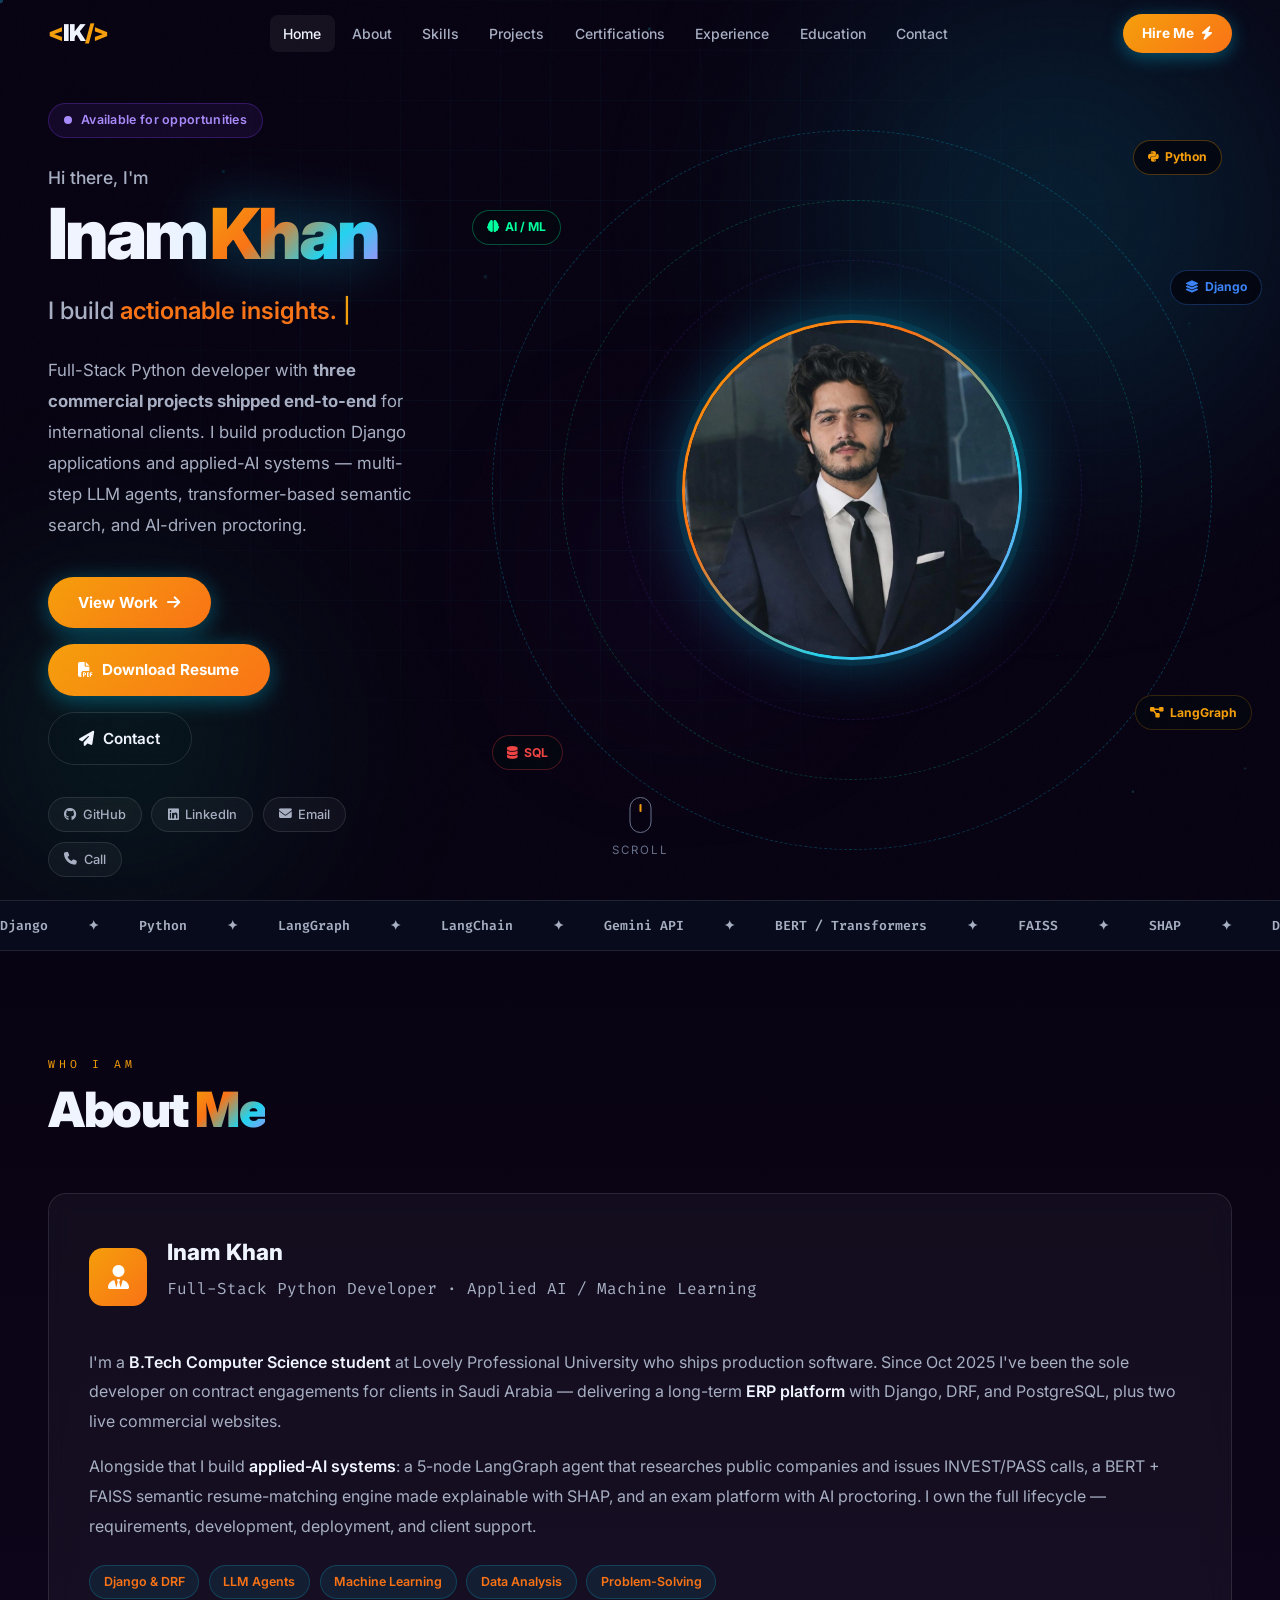
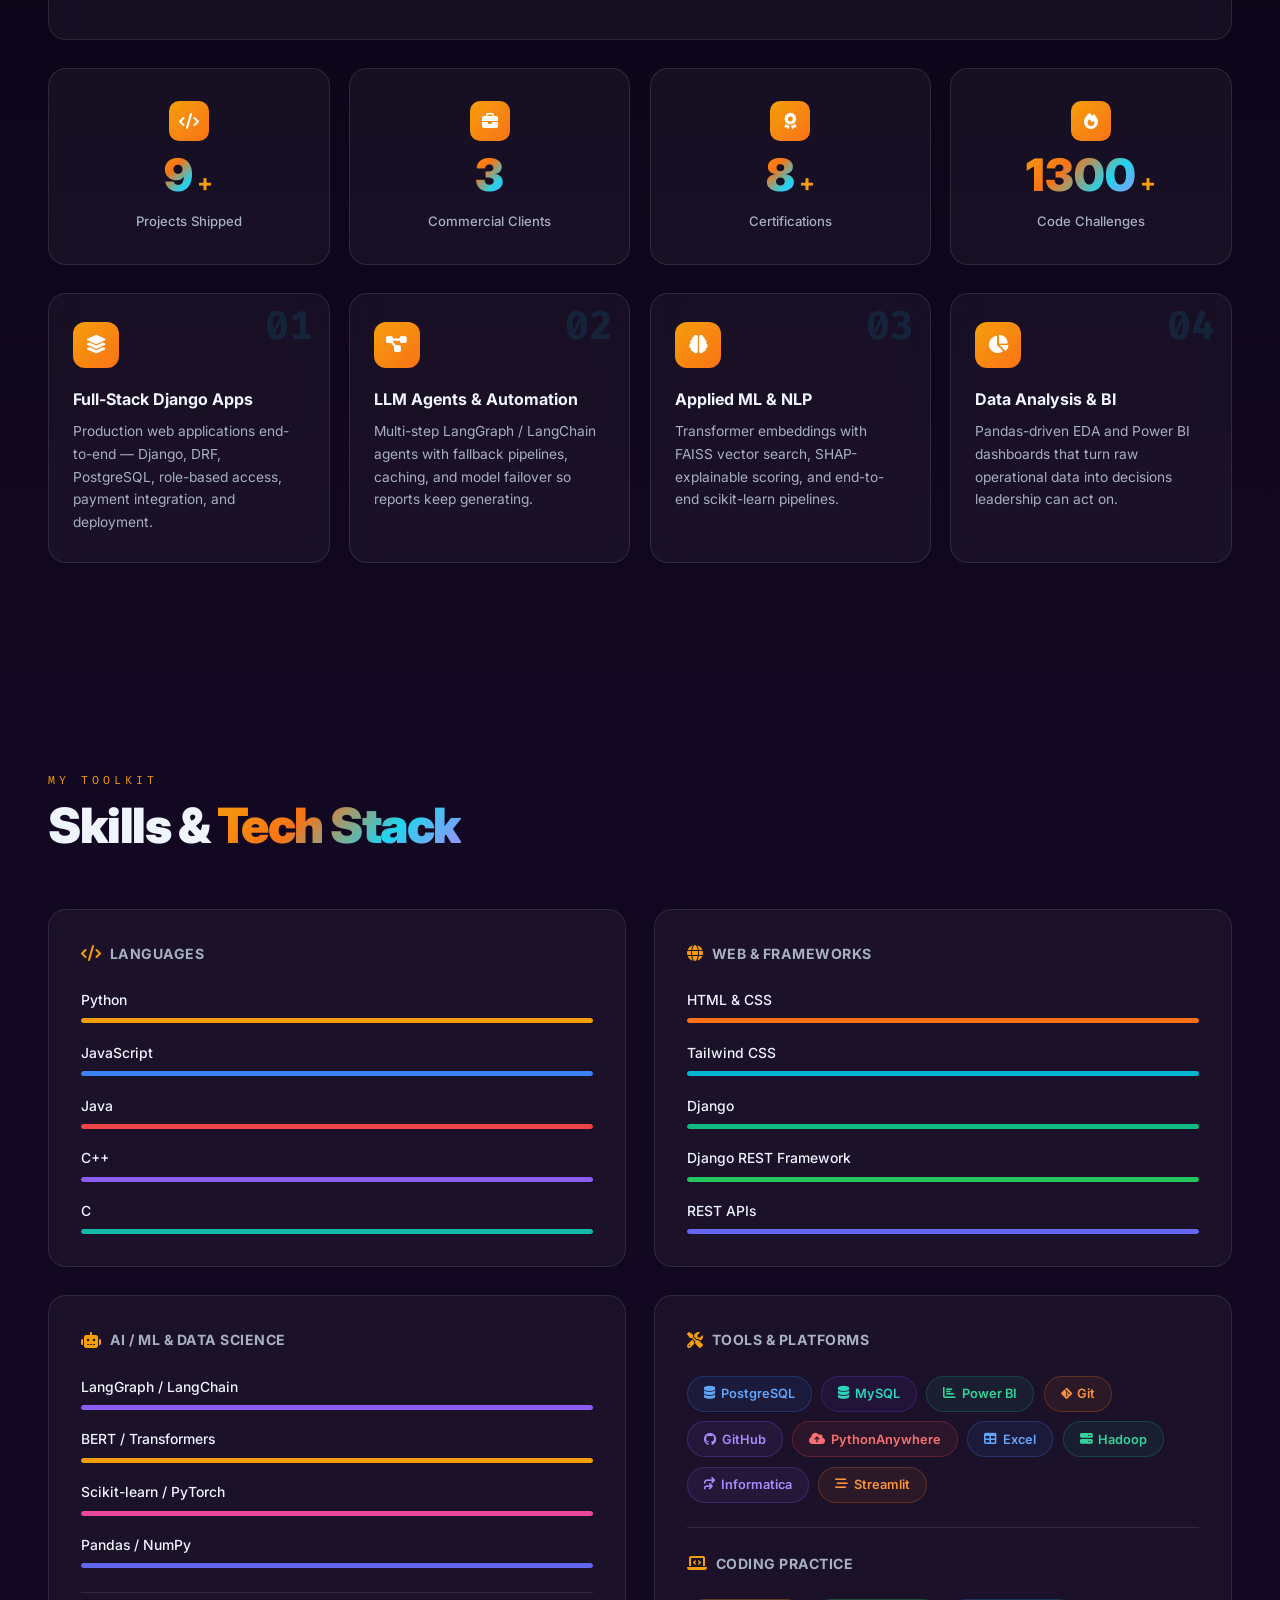
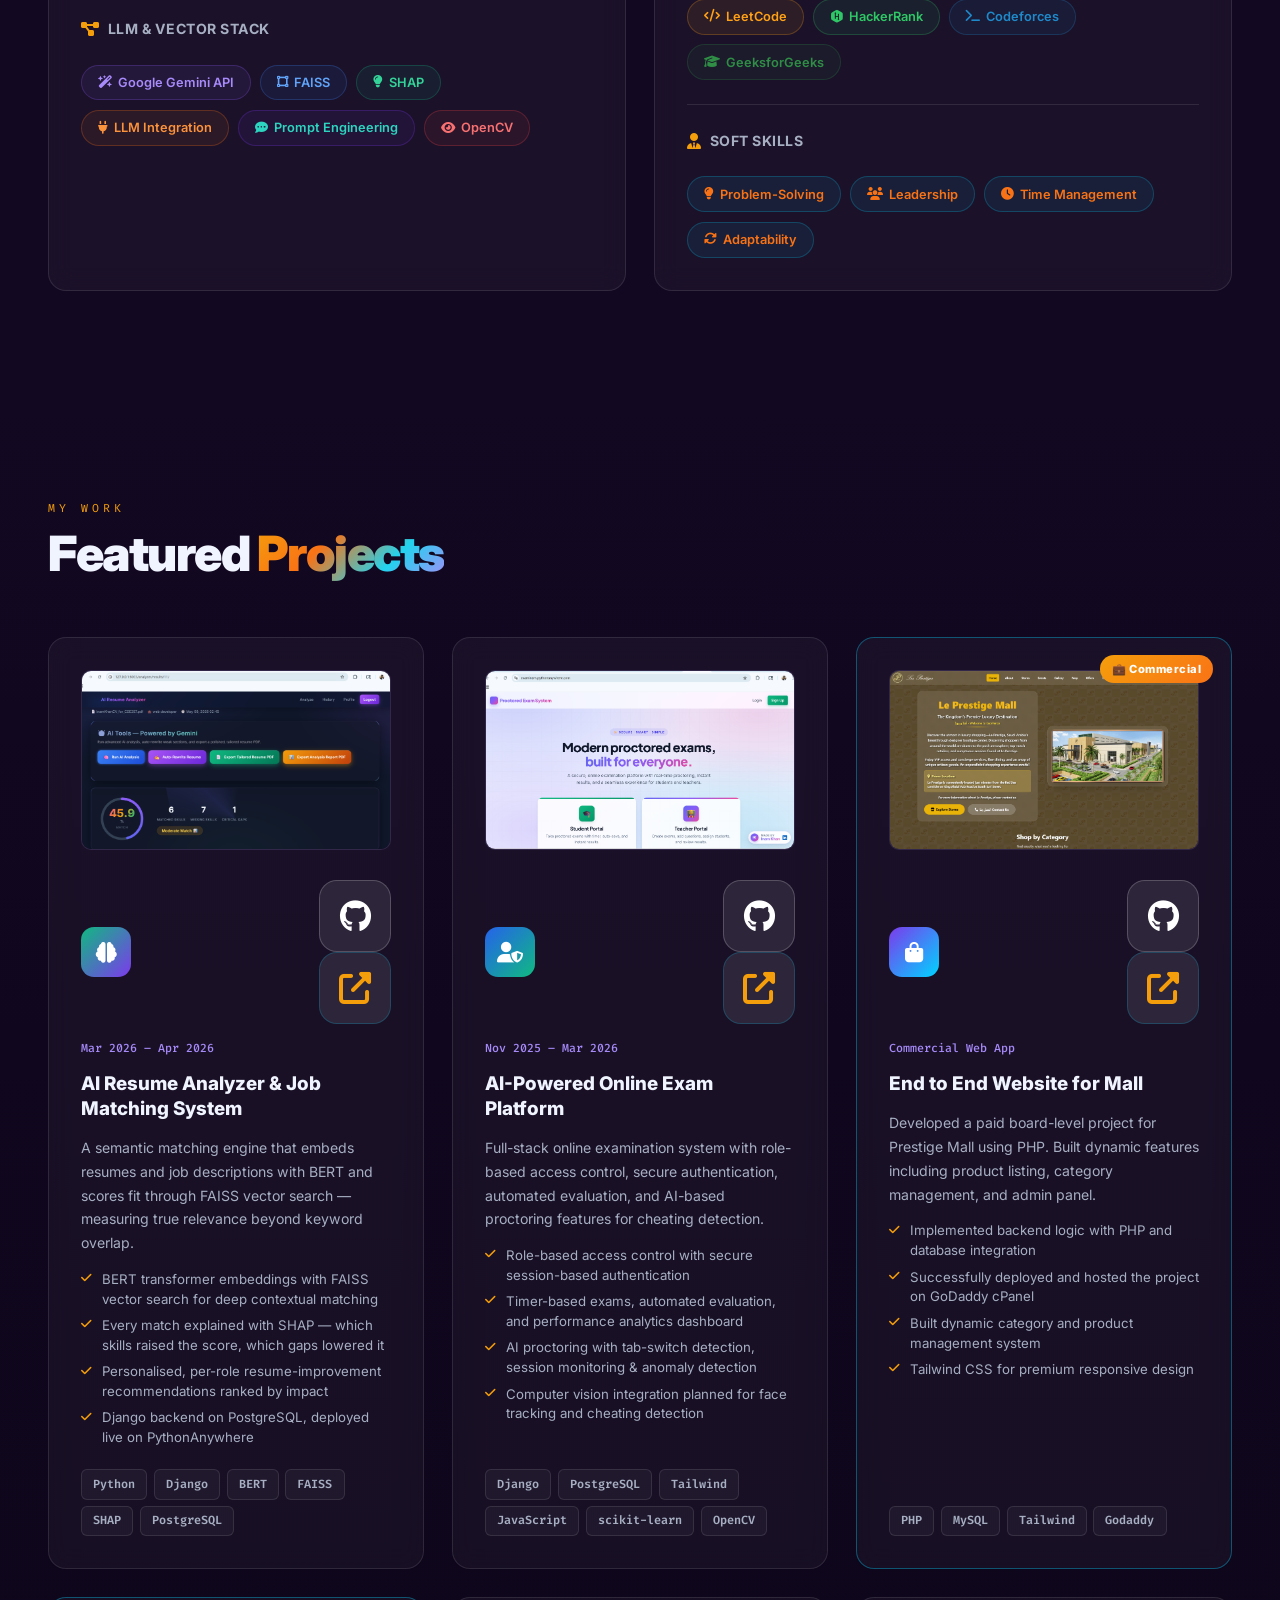
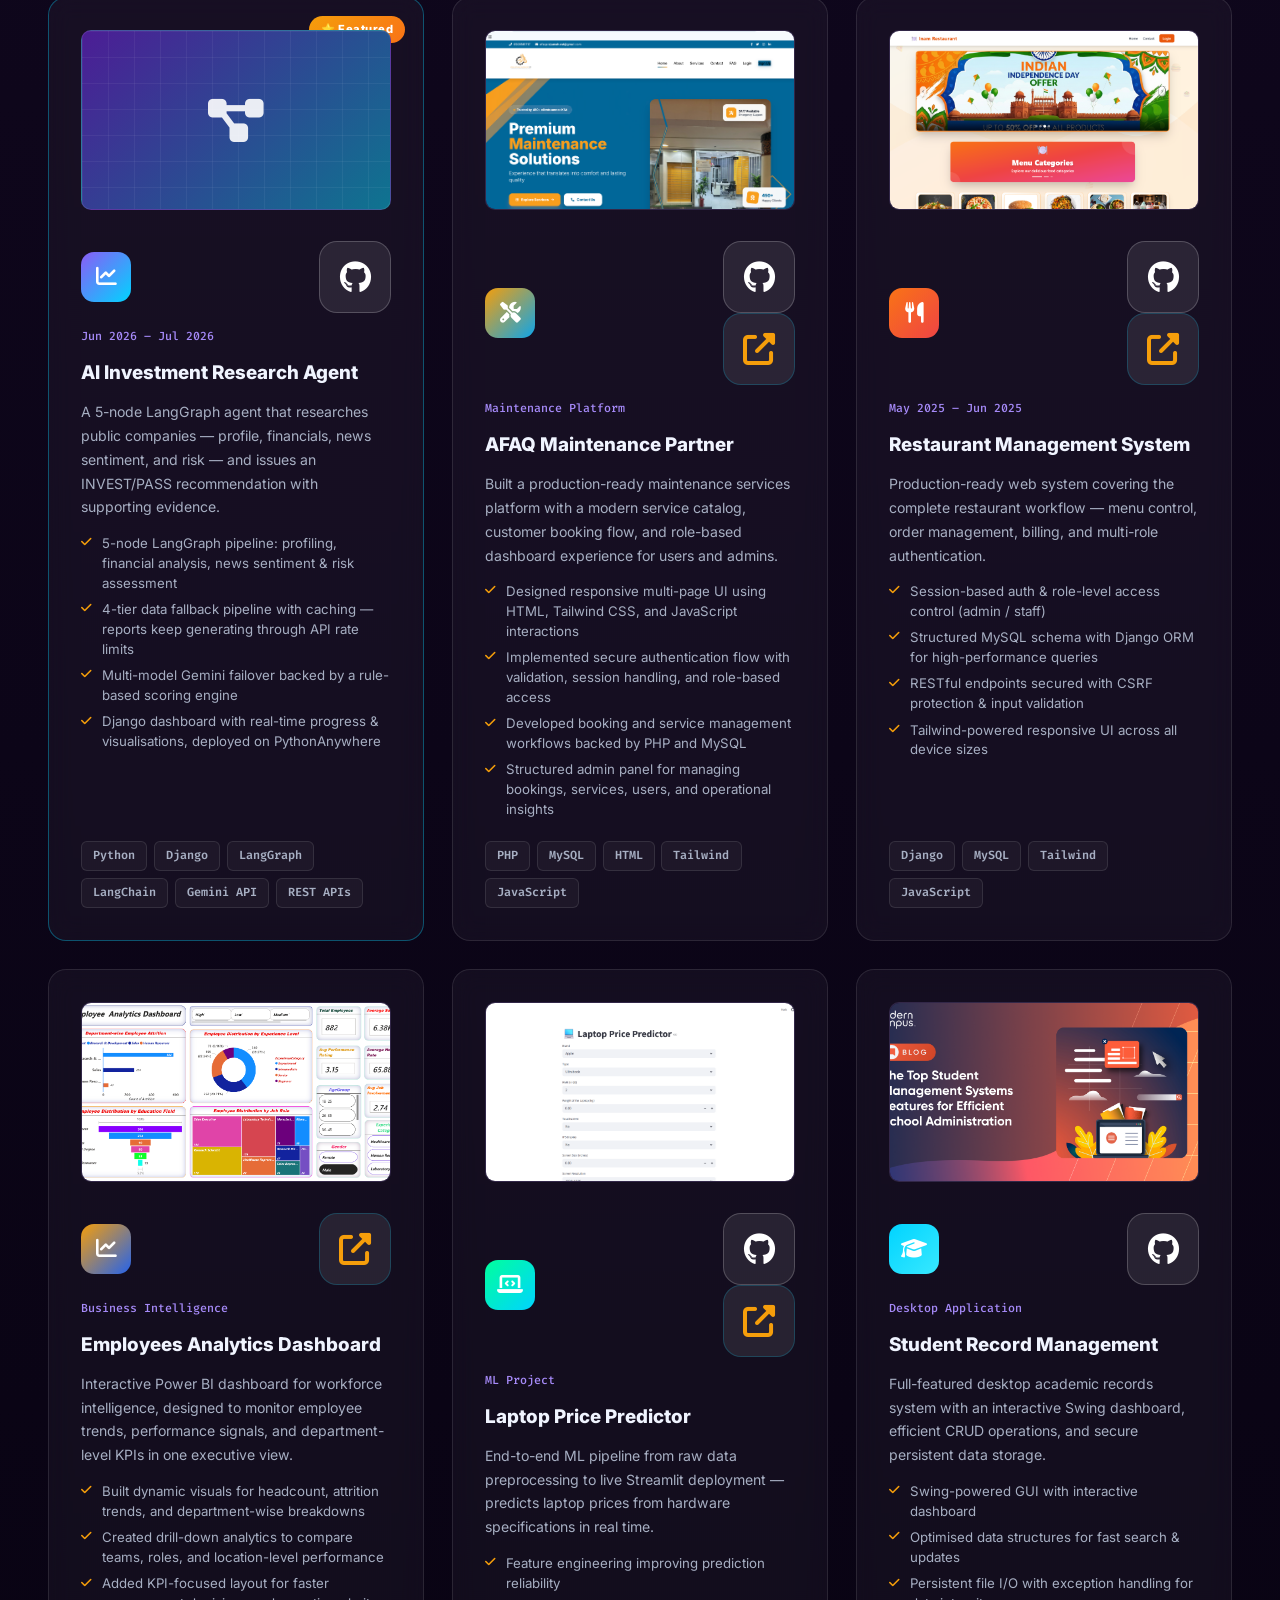
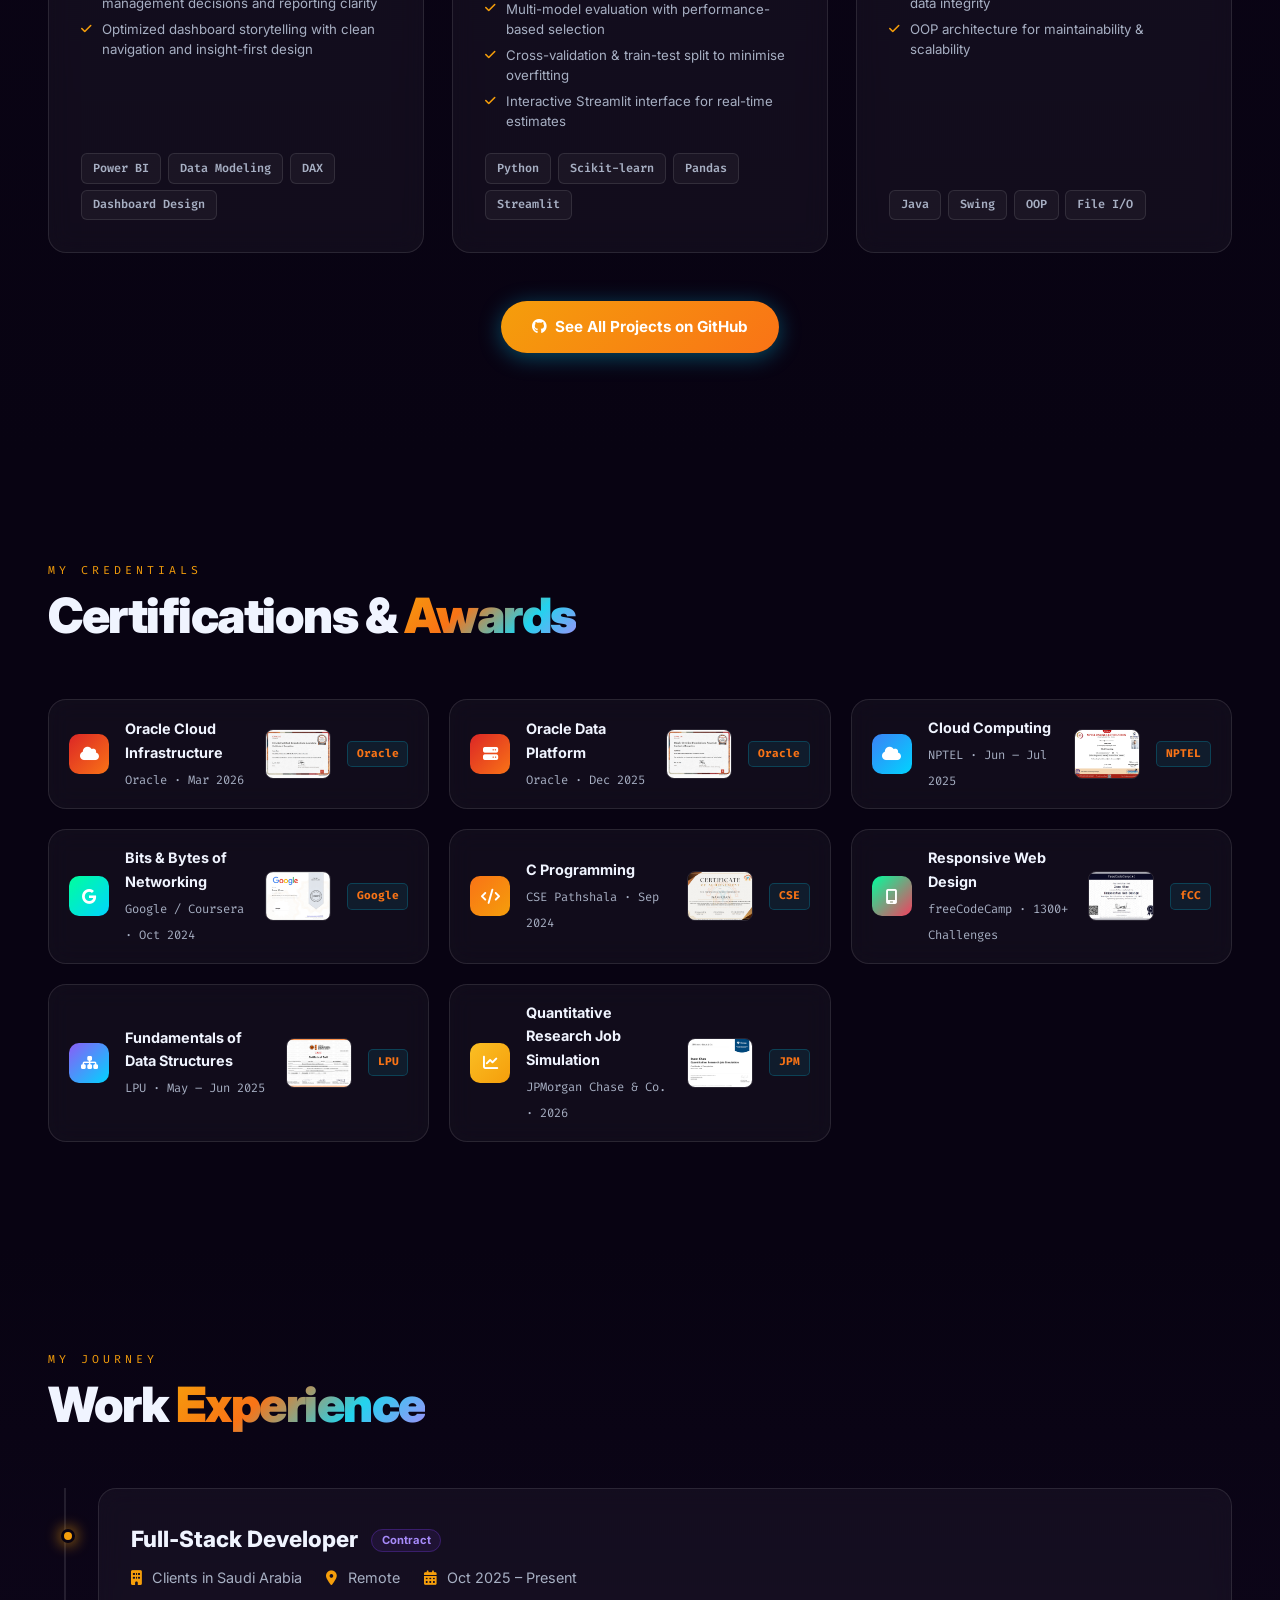
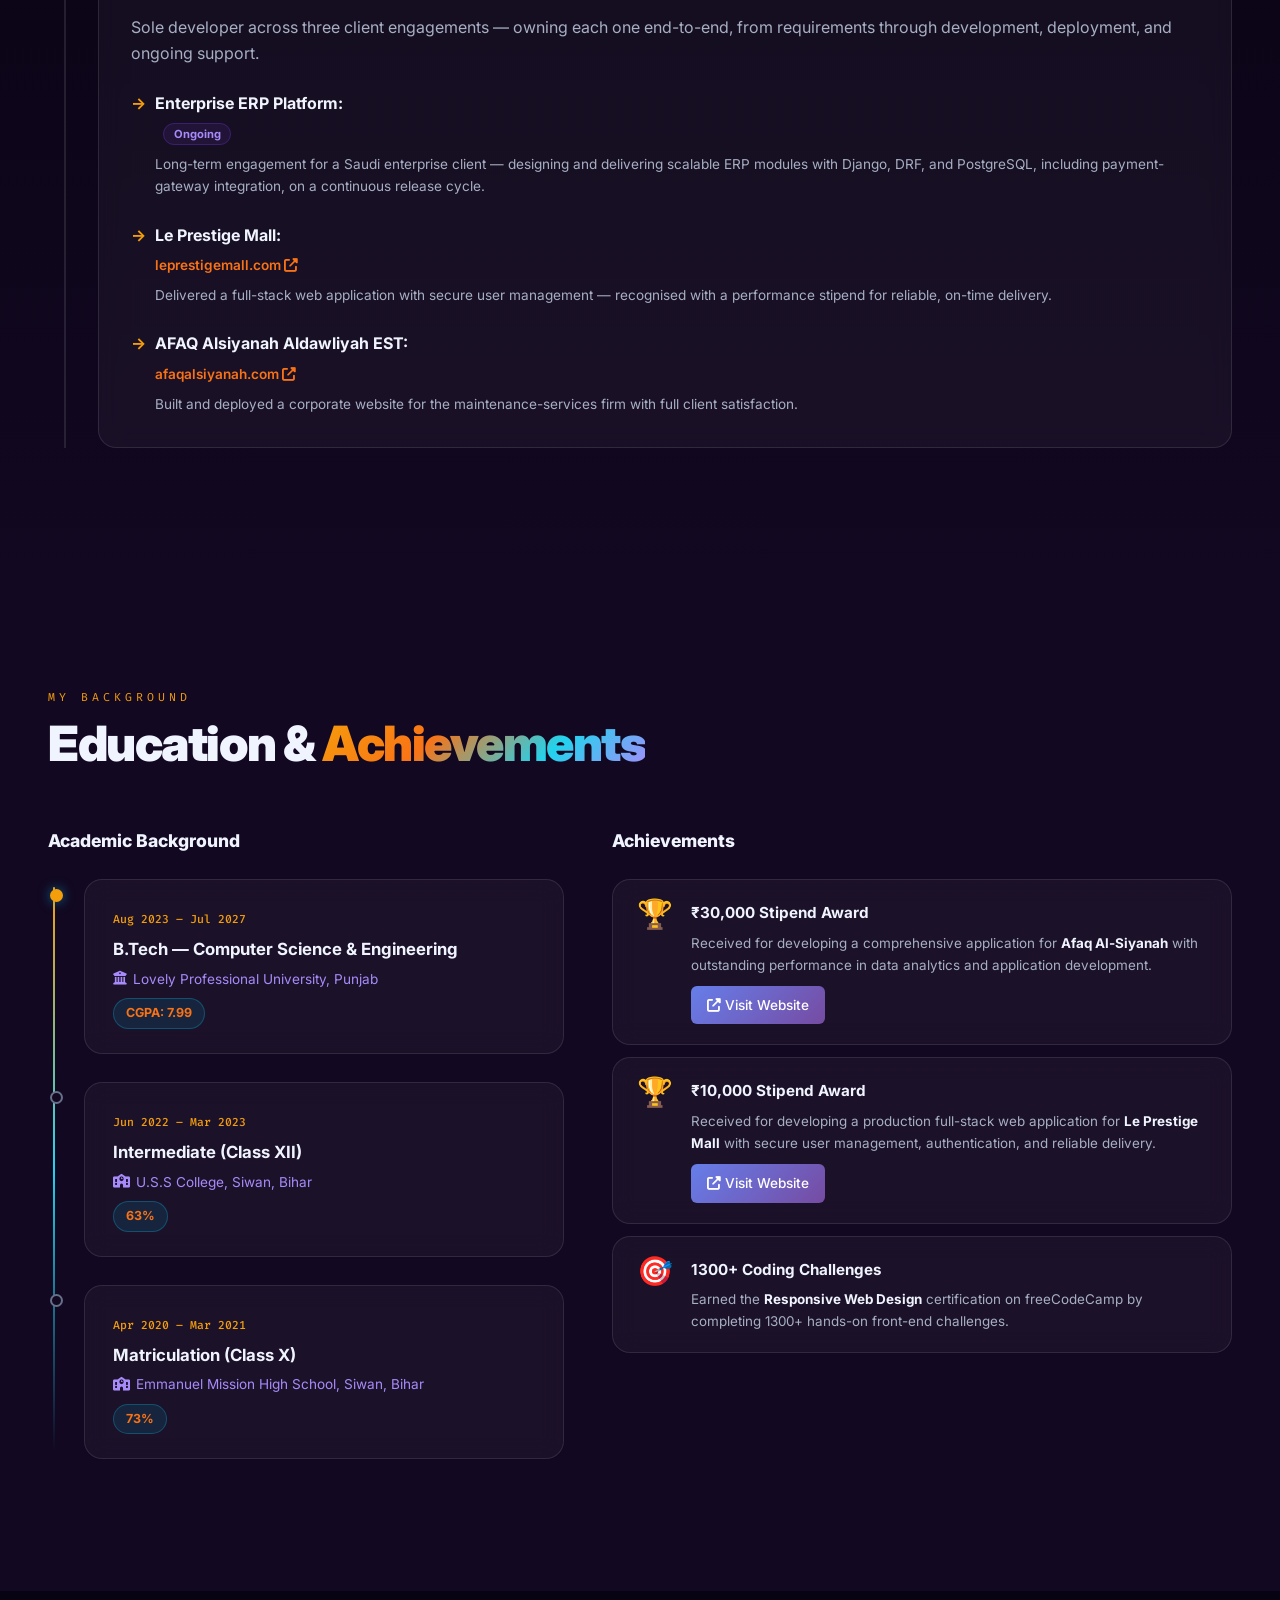
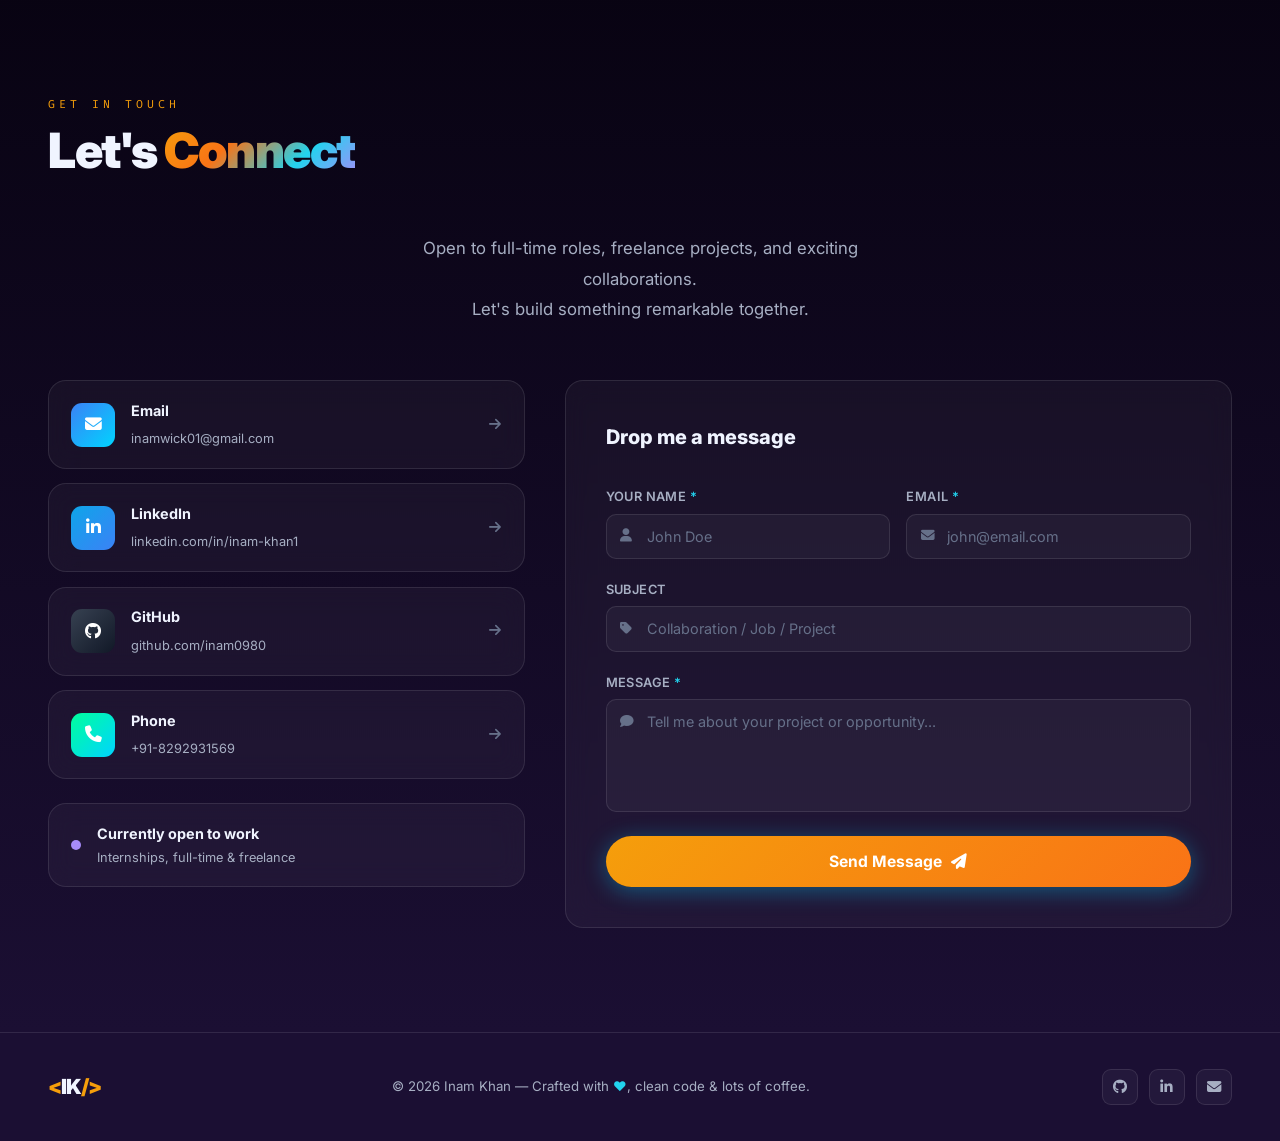
==== commit c8554fff: "II" ====
--- a/index.html
+++ b/index.html
@@ -115,7 +115,7 @@
         <div class="av-glow"></div>
         <!-- Avatar circle -->
         <div class="av-circle">
-          <img src="images/profile.png" alt="Inam Khan">
+          <img src="images/Inam.jpg" alt="Inam Khan">
         </div>
         <!-- Floating chips -->
         <div class="chip c1"><i class="fab fa-python"></i> Python</div>
